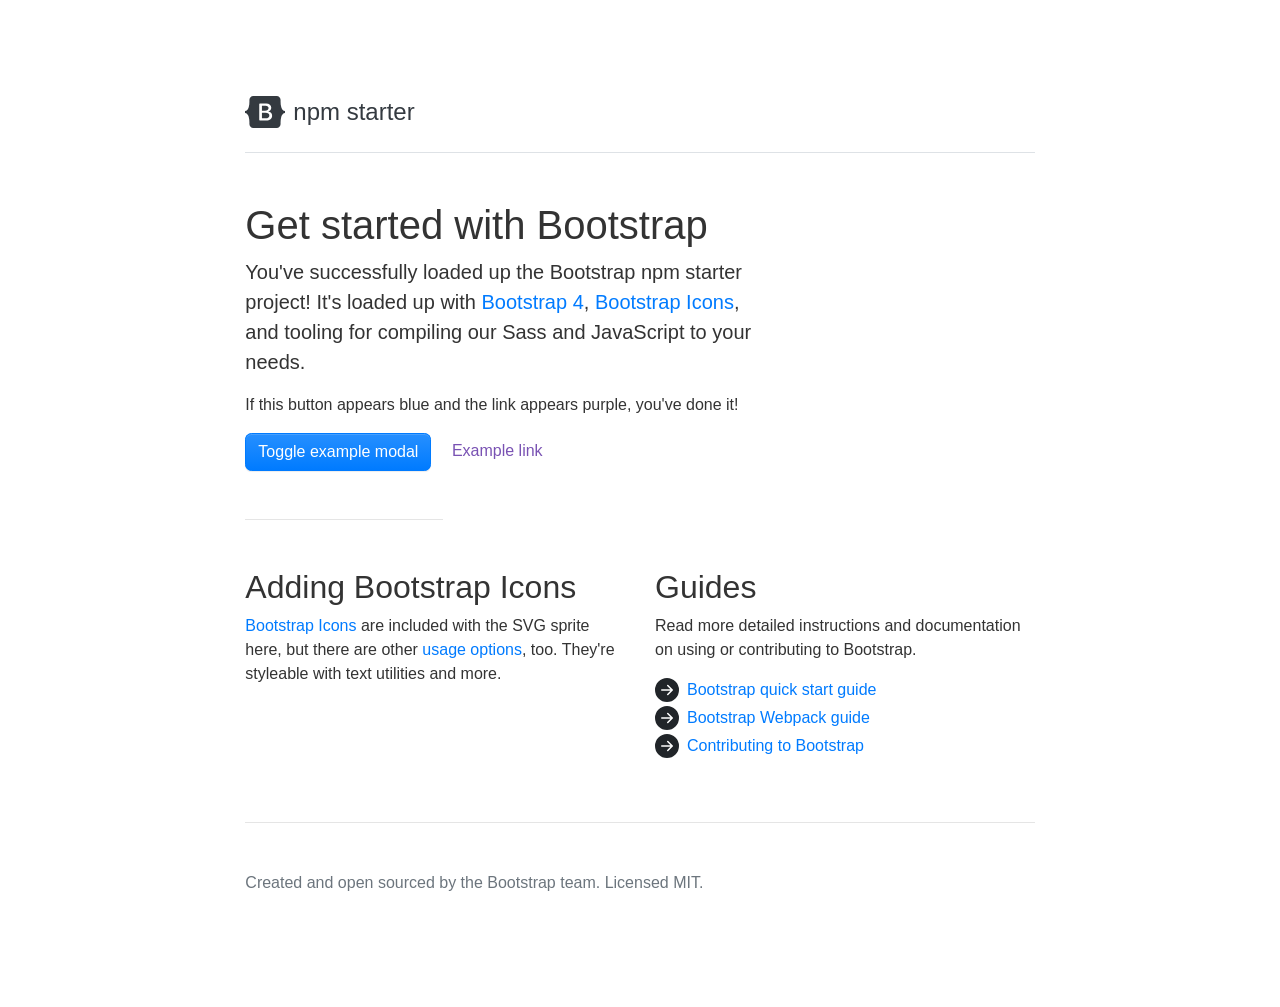
==== index.html @ ed152a93 "Initial commit" ====
<!doctype html>
<html lang="en">
  <head>
    <meta charset="utf-8">
    <meta name="viewport" content="width=device-width, initial-scale=1">
    <link rel="stylesheet" href="assets/css/starter.css">
    <title>Bootstrap npm starter</title>
  </head>
  <body>
    <div class="col-md-8 py-5 px-3 mx-auto">

      <header class="pb-3 mb-5 border-bottom">
        <h1 class="h4">
          <a href="/" class="d-flex align-items-center text-dark text-decoration-none">
            <svg xmlns="http://www.w3.org/2000/svg" width="40" height="32" class="d-inline-block mr-2" viewBox="0 0 118 94" role="img"><path fill-rule="evenodd" clip-rule="evenodd" d="M24.509 0c-6.733 0-11.715 5.893-11.492 12.284.214 6.14-.064 14.092-2.066 20.577C8.943 39.365 5.547 43.485 0 44.014v5.972c5.547.529 8.943 4.649 10.951 11.153 2.002 6.485 2.28 14.437 2.066 20.577C12.794 88.106 17.776 94 24.51 94H93.5c6.733 0 11.714-5.893 11.491-12.284-.214-6.14.064-14.092 2.066-20.577 2.009-6.504 5.396-10.624 10.943-11.153v-5.972c-5.547-.529-8.934-4.649-10.943-11.153-2.002-6.484-2.28-14.437-2.066-20.577C105.214 5.894 100.233 0 93.5 0H24.508zM80 57.863C80 66.663 73.436 72 62.543 72H44a2 2 0 01-2-2V24a2 2 0 012-2h18.437c9.083 0 15.044 4.92 15.044 12.474 0 5.302-4.01 10.049-9.119 10.88v.277C75.317 46.394 80 51.21 80 57.863zM60.521 28.34H49.948v14.934h8.905c6.884 0 10.68-2.772 10.68-7.727 0-4.643-3.264-7.207-9.012-7.207zM49.948 49.2v16.458H60.91c7.167 0 10.964-2.876 10.964-8.281 0-5.406-3.903-8.178-11.425-8.178H49.948z" fill="currentColor"></path></svg>
            <span>npm starter</span>
          </a>
        </h1>
      </header>

      <h1>Get started with Bootstrap</h1>
      <div class="col-lg-8 px-0">
        <p class="lead">You've successfully loaded up the Bootstrap npm starter project! It's loaded up with <a href="https://getbootstrap.com/docs/4.6/getting-started/introduction/">Bootstrap 4</a>, <a href="https://icons.getbootstrap.com">Bootstrap Icons</a>, and tooling for compiling our Sass and JavaScript to your needs.</p>
        <p>If this button appears blue and the link appears purple, you've done it!</p>
      </div>

      <button type="button" class="btn btn-primary mr-3" data-toggle="modal" data-target="#exampleModal">Toggle example modal</button>
      <a href="#" class="text-success">Example link</a>

      <div class="modal fade" id="exampleModal" tabindex="-1" role="dialog" aria-labelledby="exampleModalLabel" aria-hidden="true">
        <div class="modal-dialog modal-dialog-centered" role="document">
          <div class="modal-content">
            <div class="modal-header">
              <h5 class="modal-title" id="exampleModalLabel">Success!</h5>
              <button type="button" class="close" data-dismiss="modal" aria-label="Close">
                <span aria-hidden="true">&times;</span>
              </button>
            </div>
            <div class="modal-body">
              If you're seeing this modal after clicking the button on the page, Bootstrap's CSS and JS are both working properly.
            </div>
            <div class="modal-footer">
              <button type="button" class="btn btn-secondary" data-dismiss="modal">Close</button>
              <button type="button" class="btn btn-primary">Save changes</button>
            </div>
          </div>
        </div>
      </div>

      <hr class="my-5 w-25 mx-0">

      <div class="row">
        <div class="col-md-6">
          <h2>Adding Bootstrap Icons</h2>
          <p><a href="https://icons.getbootstrap.com">Bootstrap Icons</a> are included with the SVG sprite here, but there are other <a href="https://icons.getbootstrap.com/#usage">usage options</a>, too. They're styleable with text utilities and more.</p>

          <svg class="bi text-danger" width="32" height="32">
            <use xlink:href="node_modules/bootstrap-icons/bootstrap-icons.svg#heart-fill"/>
          </svg>
          <svg class="bi text-dark" width="32" height="32">
            <use xlink:href="node_modules/bootstrap-icons/bootstrap-icons.svg#toggles"/>
          </svg>
          <svg class="bi text-primary" width="32" height="32">
            <use xlink:href="node_modules/bootstrap-icons/bootstrap-icons.svg#shop"/>
          </svg>
        </div>

        <div class="col-md-6">
          <h2>Guides</h2>
          <p>Read more detailed instructions and documentation on using or contributing to Bootstrap.</p>
          <ul class="icon-list">
            <li><a href="https://getbootstrap.com/docs/4.6/getting-started/introduction">Bootstrap quick start guide</a></li>
            <li><a href="https://getbootstrap.com/docs/4.6/getting-started/webpack">Bootstrap Webpack guide</a></li>
            <li><a href="https://getbootstrap.com/docs/4.6/getting-started/build-tools">Contributing to Bootstrap</a></li>
          </ul>
        </div>
      </div>

      <hr class="my-5">

      <p class="text-muted">Created and open sourced by the Bootstrap team. Licensed MIT.</p>
    </div>

    <script src="node_modules/jquery/dist/jquery.slim.min.js"></script>
    <script type="module" src="assets/js/starter.js"></script>
  </body>
</html>
---- assets/css/starter.css ----
:root{--blue: #007bff;--indigo: #6610f2;--purple: #6f42c1;--pink: #e83e8c;--red: #dc3545;--orange: #fd7e14;--yellow: #ffc107;--green: #28a745;--teal: #20c997;--cyan: #17a2b8;--white: #fff;--gray: #6c757d;--gray-dark: #343a40;--primary: #007bff;--secondary: #6c757d;--success: #7952b3;--info: #17a2b8;--warning: #ffc107;--danger: #dc3545;--light: #f8f9fa;--dark: #343a40;--breakpoint-xs: 0;--breakpoint-sm: 576px;--breakpoint-md: 768px;--breakpoint-lg: 992px;--breakpoint-xl: 1200px;--font-family-sans-serif: -apple-system, BlinkMacSystemFont, "Segoe UI", Roboto, "Helvetica Neue", Arial, "Noto Sans", "Liberation Sans", sans-serif, "Apple Color Emoji", "Segoe UI Emoji", "Segoe UI Symbol", "Noto Color Emoji";--font-family-monospace: SFMono-Regular, Menlo, Monaco, Consolas, "Liberation Mono", "Courier New", monospace}*,*::before,*::after{box-sizing:border-box}html{font-family:sans-serif;line-height:1.15;-webkit-text-size-adjust:100%;-webkit-tap-highlight-color:rgba(0,0,0,0)}article,aside,figcaption,figure,footer,header,hgroup,main,nav,section{display:block}body{margin:0;font-family:-apple-system,BlinkMacSystemFont,"Segoe UI",Roboto,"Helvetica Neue",Arial,"Noto Sans","Liberation Sans",sans-serif,"Apple Color Emoji","Segoe UI Emoji","Segoe UI Symbol","Noto Color Emoji";font-size:1rem;font-weight:400;line-height:1.5;color:#333;text-align:left;background-color:#fff}[tabindex="-1"]:focus:not(:focus-visible){outline:0 !important}hr{box-sizing:content-box;height:0;overflow:visible}h1,h2,h3,h4,h5,h6{margin-top:0;margin-bottom:.5rem}p{margin-top:0;margin-bottom:1rem}abbr[title],abbr[data-original-title]{text-decoration:underline;-webkit-text-decoration:underline dotted;text-decoration:underline dotted;cursor:help;border-bottom:0;-webkit-text-decoration-skip-ink:none;text-decoration-skip-ink:none}address{margin-bottom:1rem;font-style:normal;line-height:inherit}ol,ul,dl{margin-top:0;margin-bottom:1rem}ol ol,ul ul,ol ul,ul ol{margin-bottom:0}dt{font-weight:700}dd{margin-bottom:.5rem;margin-left:0}blockquote{margin:0 0 1rem}b,strong{font-weight:bolder}small{font-size:80%}sub,sup{position:relative;font-size:75%;line-height:0;vertical-align:baseline}sub{bottom:-.25em}sup{top:-.5em}a{color:#007bff;text-decoration:none;background-color:transparent}a:hover{color:#0056b3;text-decoration:underline}a:not([href]):not([class]){color:inherit;text-decoration:none}a:not([href]):not([class]):hover{color:inherit;text-decoration:none}pre,code,kbd,samp{font-family:SFMono-Regular,Menlo,Monaco,Consolas,"Liberation Mono","Courier New",monospace;font-size:1em}pre{margin-top:0;margin-bottom:1rem;overflow:auto;-ms-overflow-style:scrollbar}figure{margin:0 0 1rem}img{vertical-align:middle;border-style:none}svg{overflow:hidden;vertical-align:middle}table{border-collapse:collapse}caption{padding-top:.75rem;padding-bottom:.75rem;color:#6c757d;text-align:left;caption-side:bottom}th{text-align:inherit;text-align:-webkit-match-parent}label{display:inline-block;margin-bottom:.5rem}button{border-radius:0}button:focus:not(:focus-visible){outline:0}input,button,select,optgroup,textarea{margin:0;font-family:inherit;font-size:inherit;line-height:inherit}button,input{overflow:visible}button,select{text-transform:none}[role="button"]{cursor:pointer}select{word-wrap:normal}button,[type="button"],[type="reset"],[type="submit"]{-webkit-appearance:button}button:not(:disabled),[type="button"]:not(:disabled),[type="reset"]:not(:disabled),[type="submit"]:not(:disabled){cursor:pointer}button::-moz-focus-inner,[type="button"]::-moz-focus-inner,[type="reset"]::-moz-focus-inner,[type="submit"]::-moz-focus-inner{padding:0;border-style:none}input[type="radio"],input[type="checkbox"]{box-sizing:border-box;padding:0}textarea{overflow:auto;resize:vertical}fieldset{min-width:0;padding:0;margin:0;border:0}legend{display:block;width:100%;max-width:100%;padding:0;margin-bottom:.5rem;font-size:1.5rem;line-height:inherit;color:inherit;white-space:normal}progress{vertical-align:baseline}[type="number"]::-webkit-inner-spin-button,[type="number"]::-webkit-outer-spin-button{height:auto}[type="search"]{outline-offset:-2px;-webkit-appearance:none}[type="search"]::-webkit-search-decoration{-webkit-appearance:none}::-webkit-file-upload-button{font:inherit;-webkit-appearance:button}output{display:inline-block}summary{display:list-item;cursor:pointer}template{display:none}[hidden]{display:none !important}h1,h2,h3,h4,h5,h6,.h1,.h2,.h3,.h4,.h5,.h6{margin-bottom:.5rem;font-weight:500;line-height:1.2}h1,.h1{font-size:2.5rem}h2,.h2{font-size:2rem}h3,.h3{font-size:1.75rem}h4,.h4{font-size:1.5rem}h5,.h5{font-size:1.25rem}h6,.h6{font-size:1rem}.lead{font-size:1.25rem;font-weight:300}.display-1{font-size:6rem;font-weight:300;line-height:1.2}.display-2{font-size:5.5rem;font-weight:300;line-height:1.2}.display-3{font-size:4.5rem;font-weight:300;line-height:1.2}.display-4{font-size:3.5rem;font-weight:300;line-height:1.2}hr{margin-top:1rem;margin-bottom:1rem;border:0;border-top:1px solid rgba(0,0,0,0.1)}small,.small{font-size:80%;font-weight:400}mark,.mark{padding:.2em;background-color:#fcf8e3}.list-unstyled{padding-left:0;list-style:none}.list-inline{padding-left:0;list-style:none}.list-inline-item{display:inline-block}.list-inline-item:not(:last-child){margin-right:.5rem}.initialism{font-size:90%;text-transform:uppercase}.blockquote{margin-bottom:1rem;font-size:1.25rem}.blockquote-footer{display:block;font-size:80%;color:#6c757d}.blockquote-footer::before{content:"\2014\00A0"}.container,.container-fluid,.container-sm,.container-md,.container-lg,.container-xl{width:100%;padding-right:15px;padding-left:15px;margin-right:auto;margin-left:auto}@media (min-width: 576px){.container,.container-sm{max-width:540px}}@media (min-width: 768px){.container,.container-sm,.container-md{max-width:720px}}@media (min-width: 992px){.container,.container-sm,.container-md,.container-lg{max-width:960px}}@media (min-width: 1200px){.container,.container-sm,.container-md,.container-lg,.container-xl{max-width:1140px}}.row{display:-ms-flexbox;display:flex;-ms-flex-wrap:wrap;flex-wrap:wrap;margin-right:-15px;margin-left:-15px}.no-gutters{margin-right:0;margin-left:0}.no-gutters>.col,.no-gutters>[class*="col-"]{padding-right:0;padding-left:0}.col-1,.col-2,.col-3,.col-4,.col-5,.col-6,.col-7,.col-8,.col-9,.col-10,.col-11,.col-12,.col,.col-auto,.col-sm-1,.col-sm-2,.col-sm-3,.col-sm-4,.col-sm-5,.col-sm-6,.col-sm-7,.col-sm-8,.col-sm-9,.col-sm-10,.col-sm-11,.col-sm-12,.col-sm,.col-sm-auto,.col-md-1,.col-md-2,.col-md-3,.col-md-4,.col-md-5,.col-md-6,.col-md-7,.col-md-8,.col-md-9,.col-md-10,.col-md-11,.col-md-12,.col-md,.col-md-auto,.col-lg-1,.col-lg-2,.col-lg-3,.col-lg-4,.col-lg-5,.col-lg-6,.col-lg-7,.col-lg-8,.col-lg-9,.col-lg-10,.col-lg-11,.col-lg-12,.col-lg,.col-lg-auto,.col-xl-1,.col-xl-2,.col-xl-3,.col-xl-4,.col-xl-5,.col-xl-6,.col-xl-7,.col-xl-8,.col-xl-9,.col-xl-10,.col-xl-11,.col-xl-12,.col-xl,.col-xl-auto{position:relative;width:100%;padding-right:15px;padding-left:15px}.col{-ms-flex-preferred-size:0;flex-basis:0;-ms-flex-positive:1;flex-grow:1;max-width:100%}.row-cols-1>*{-ms-flex:0 0 100%;flex:0 0 100%;max-width:100%}.row-cols-2>*{-ms-flex:0 0 50%;flex:0 0 50%;max-width:50%}.row-cols-3>*{-ms-flex:0 0 33.333333%;flex:0 0 33.333333%;max-width:33.333333%}.row-cols-4>*{-ms-flex:0 0 25%;flex:0 0 25%;max-width:25%}.row-cols-5>*{-ms-flex:0 0 20%;flex:0 0 20%;max-width:20%}.row-cols-6>*{-ms-flex:0 0 16.666667%;flex:0 0 16.666667%;max-width:16.666667%}.col-auto{-ms-flex:0 0 auto;flex:0 0 auto;width:auto;max-width:100%}.col-1{-ms-flex:0 0 8.333333%;flex:0 0 8.333333%;max-width:8.333333%}.col-2{-ms-flex:0 0 16.666667%;flex:0 0 16.666667%;max-width:16.666667%}.col-3{-ms-flex:0 0 25%;flex:0 0 25%;max-width:25%}.col-4{-ms-flex:0 0 33.333333%;flex:0 0 33.333333%;max-width:33.333333%}.col-5{-ms-flex:0 0 41.666667%;flex:0 0 41.666667%;max-width:41.666667%}.col-6{-ms-flex:0 0 50%;flex:0 0 50%;max-width:50%}.col-7{-ms-flex:0 0 58.333333%;flex:0 0 58.333333%;max-width:58.333333%}.col-8{-ms-flex:0 0 66.666667%;flex:0 0 66.666667%;max-width:66.666667%}.col-9{-ms-flex:0 0 75%;flex:0 0 75%;max-width:75%}.col-10{-ms-flex:0 0 83.333333%;flex:0 0 83.333333%;max-width:83.333333%}.col-11{-ms-flex:0 0 91.666667%;flex:0 0 91.666667%;max-width:91.666667%}.col-12{-ms-flex:0 0 100%;flex:0 0 100%;max-width:100%}.order-first{-ms-flex-order:-1;order:-1}.order-last{-ms-flex-order:13;order:13}.order-0{-ms-flex-order:0;order:0}.order-1{-ms-flex-order:1;order:1}.order-2{-ms-flex-order:2;order:2}.order-3{-ms-flex-order:3;order:3}.order-4{-ms-flex-order:4;order:4}.order-5{-ms-flex-order:5;order:5}.order-6{-ms-flex-order:6;order:6}.order-7{-ms-flex-order:7;order:7}.order-8{-ms-flex-order:8;order:8}.order-9{-ms-flex-order:9;order:9}.order-10{-ms-flex-order:10;order:10}.order-11{-ms-flex-order:11;order:11}.order-12{-ms-flex-order:12;order:12}.offset-1{margin-left:8.333333%}.offset-2{margin-left:16.666667%}.offset-3{margin-left:25%}.offset-4{margin-left:33.333333%}.offset-5{margin-left:41.666667%}.offset-6{margin-left:50%}.offset-7{margin-left:58.333333%}.offset-8{margin-left:66.666667%}.offset-9{margin-left:75%}.offset-10{margin-left:83.333333%}.offset-11{margin-left:91.666667%}@media (min-width: 576px){.col-sm{-ms-flex-preferred-size:0;flex-basis:0;-ms-flex-positive:1;flex-grow:1;max-width:100%}.row-cols-sm-1>*{-ms-flex:0 0 100%;flex:0 0 100%;max-width:100%}.row-cols-sm-2>*{-ms-flex:0 0 50%;flex:0 0 50%;max-width:50%}.row-cols-sm-3>*{-ms-flex:0 0 33.333333%;flex:0 0 33.333333%;max-width:33.333333%}.row-cols-sm-4>*{-ms-flex:0 0 25%;flex:0 0 25%;max-width:25%}.row-cols-sm-5>*{-ms-flex:0 0 20%;flex:0 0 20%;max-width:20%}.row-cols-sm-6>*{-ms-flex:0 0 16.666667%;flex:0 0 16.666667%;max-width:16.666667%}.col-sm-auto{-ms-flex:0 0 auto;flex:0 0 auto;width:auto;max-width:100%}.col-sm-1{-ms-flex:0 0 8.333333%;flex:0 0 8.333333%;max-width:8.333333%}.col-sm-2{-ms-flex:0 0 16.666667%;flex:0 0 16.666667%;max-width:16.666667%}.col-sm-3{-ms-flex:0 0 25%;flex:0 0 25%;max-width:25%}.col-sm-4{-ms-flex:0 0 33.333333%;flex:0 0 33.333333%;max-width:33.333333%}.col-sm-5{-ms-flex:0 0 41.666667%;flex:0 0 41.666667%;max-width:41.666667%}.col-sm-6{-ms-flex:0 0 50%;flex:0 0 50%;max-width:50%}.col-sm-7{-ms-flex:0 0 58.333333%;flex:0 0 58.333333%;max-width:58.333333%}.col-sm-8{-ms-flex:0 0 66.666667%;flex:0 0 66.666667%;max-width:66.666667%}.col-sm-9{-ms-flex:0 0 75%;flex:0 0 75%;max-width:75%}.col-sm-10{-ms-flex:0 0 83.333333%;flex:0 0 83.333333%;max-width:83.333333%}.col-sm-11{-ms-flex:0 0 91.666667%;flex:0 0 91.666667%;max-width:91.666667%}.col-sm-12{-ms-flex:0 0 100%;flex:0 0 100%;max-width:100%}.order-sm-first{-ms-flex-order:-1;order:-1}.order-sm-last{-ms-flex-order:13;order:13}.order-sm-0{-ms-flex-order:0;order:0}.order-sm-1{-ms-flex-order:1;order:1}.order-sm-2{-ms-flex-order:2;order:2}.order-sm-3{-ms-flex-order:3;order:3}.order-sm-4{-ms-flex-order:4;order:4}.order-sm-5{-ms-flex-order:5;order:5}.order-sm-6{-ms-flex-order:6;order:6}.order-sm-7{-ms-flex-order:7;order:7}.order-sm-8{-ms-flex-order:8;order:8}.order-sm-9{-ms-flex-order:9;order:9}.order-sm-10{-ms-flex-order:10;order:10}.order-sm-11{-ms-flex-order:11;order:11}.order-sm-12{-ms-flex-order:12;order:12}.offset-sm-0{margin-left:0}.offset-sm-1{margin-left:8.333333%}.offset-sm-2{margin-left:16.666667%}.offset-sm-3{margin-left:25%}.offset-sm-4{margin-left:33.333333%}.offset-sm-5{margin-left:41.666667%}.offset-sm-6{margin-left:50%}.offset-sm-7{margin-left:58.333333%}.offset-sm-8{margin-left:66.666667%}.offset-sm-9{margin-left:75%}.offset-sm-10{margin-left:83.333333%}.offset-sm-11{margin-left:91.666667%}}@media (min-width: 768px){.col-md{-ms-flex-preferred-size:0;flex-basis:0;-ms-flex-positive:1;flex-grow:1;max-width:100%}.row-cols-md-1>*{-ms-flex:0 0 100%;flex:0 0 100%;max-width:100%}.row-cols-md-2>*{-ms-flex:0 0 50%;flex:0 0 50%;max-width:50%}.row-cols-md-3>*{-ms-flex:0 0 33.333333%;flex:0 0 33.333333%;max-width:33.333333%}.row-cols-md-4>*{-ms-flex:0 0 25%;flex:0 0 25%;max-width:25%}.row-cols-md-5>*{-ms-flex:0 0 20%;flex:0 0 20%;max-width:20%}.row-cols-md-6>*{-ms-flex:0 0 16.666667%;flex:0 0 16.666667%;max-width:16.666667%}.col-md-auto{-ms-flex:0 0 auto;flex:0 0 auto;width:auto;max-width:100%}.col-md-1{-ms-flex:0 0 8.333333%;flex:0 0 8.333333%;max-width:8.333333%}.col-md-2{-ms-flex:0 0 16.666667%;flex:0 0 16.666667%;max-width:16.666667%}.col-md-3{-ms-flex:0 0 25%;flex:0 0 25%;max-width:25%}.col-md-4{-ms-flex:0 0 33.333333%;flex:0 0 33.333333%;max-width:33.333333%}.col-md-5{-ms-flex:0 0 41.666667%;flex:0 0 41.666667%;max-width:41.666667%}.col-md-6{-ms-flex:0 0 50%;flex:0 0 50%;max-width:50%}.col-md-7{-ms-flex:0 0 58.333333%;flex:0 0 58.333333%;max-width:58.333333%}.col-md-8{-ms-flex:0 0 66.666667%;flex:0 0 66.666667%;max-width:66.666667%}.col-md-9{-ms-flex:0 0 75%;flex:0 0 75%;max-width:75%}.col-md-10{-ms-flex:0 0 83.333333%;flex:0 0 83.333333%;max-width:83.333333%}.col-md-11{-ms-flex:0 0 91.666667%;flex:0 0 91.666667%;max-width:91.666667%}.col-md-12{-ms-flex:0 0 100%;flex:0 0 100%;max-width:100%}.order-md-first{-ms-flex-order:-1;order:-1}.order-md-last{-ms-flex-order:13;order:13}.order-md-0{-ms-flex-order:0;order:0}.order-md-1{-ms-flex-order:1;order:1}.order-md-2{-ms-flex-order:2;order:2}.order-md-3{-ms-flex-order:3;order:3}.order-md-4{-ms-flex-order:4;order:4}.order-md-5{-ms-flex-order:5;order:5}.order-md-6{-ms-flex-order:6;order:6}.order-md-7{-ms-flex-order:7;order:7}.order-md-8{-ms-flex-order:8;order:8}.order-md-9{-ms-flex-order:9;order:9}.order-md-10{-ms-flex-order:10;order:10}.order-md-11{-ms-flex-order:11;order:11}.order-md-12{-ms-flex-order:12;order:12}.offset-md-0{margin-left:0}.offset-md-1{margin-left:8.333333%}.offset-md-2{margin-left:16.666667%}.offset-md-3{margin-left:25%}.offset-md-4{margin-left:33.333333%}.offset-md-5{margin-left:41.666667%}.offset-md-6{margin-left:50%}.offset-md-7{margin-left:58.333333%}.offset-md-8{margin-left:66.666667%}.offset-md-9{margin-left:75%}.offset-md-10{margin-left:83.333333%}.offset-md-11{margin-left:91.666667%}}@media (min-width: 992px){.col-lg{-ms-flex-preferred-size:0;flex-basis:0;-ms-flex-positive:1;flex-grow:1;max-width:100%}.row-cols-lg-1>*{-ms-flex:0 0 100%;flex:0 0 100%;max-width:100%}.row-cols-lg-2>*{-ms-flex:0 0 50%;flex:0 0 50%;max-width:50%}.row-cols-lg-3>*{-ms-flex:0 0 33.333333%;flex:0 0 33.333333%;max-width:33.333333%}.row-cols-lg-4>*{-ms-flex:0 0 25%;flex:0 0 25%;max-width:25%}.row-cols-lg-5>*{-ms-flex:0 0 20%;flex:0 0 20%;max-width:20%}.row-cols-lg-6>*{-ms-flex:0 0 16.666667%;flex:0 0 16.666667%;max-width:16.666667%}.col-lg-auto{-ms-flex:0 0 auto;flex:0 0 auto;width:auto;max-width:100%}.col-lg-1{-ms-flex:0 0 8.333333%;flex:0 0 8.333333%;max-width:8.333333%}.col-lg-2{-ms-flex:0 0 16.666667%;flex:0 0 16.666667%;max-width:16.666667%}.col-lg-3{-ms-flex:0 0 25%;flex:0 0 25%;max-width:25%}.col-lg-4{-ms-flex:0 0 33.333333%;flex:0 0 33.333333%;max-width:33.333333%}.col-lg-5{-ms-flex:0 0 41.666667%;flex:0 0 41.666667%;max-width:41.666667%}.col-lg-6{-ms-flex:0 0 50%;flex:0 0 50%;max-width:50%}.col-lg-7{-ms-flex:0 0 58.333333%;flex:0 0 58.333333%;max-width:58.333333%}.col-lg-8{-ms-flex:0 0 66.666667%;flex:0 0 66.666667%;max-width:66.666667%}.col-lg-9{-ms-flex:0 0 75%;flex:0 0 75%;max-width:75%}.col-lg-10{-ms-flex:0 0 83.333333%;flex:0 0 83.333333%;max-width:83.333333%}.col-lg-11{-ms-flex:0 0 91.666667%;flex:0 0 91.666667%;max-width:91.666667%}.col-lg-12{-ms-flex:0 0 100%;flex:0 0 100%;max-width:100%}.order-lg-first{-ms-flex-order:-1;order:-1}.order-lg-last{-ms-flex-order:13;order:13}.order-lg-0{-ms-flex-order:0;order:0}.order-lg-1{-ms-flex-order:1;order:1}.order-lg-2{-ms-flex-order:2;order:2}.order-lg-3{-ms-flex-order:3;order:3}.order-lg-4{-ms-flex-order:4;order:4}.order-lg-5{-ms-flex-order:5;order:5}.order-lg-6{-ms-flex-order:6;order:6}.order-lg-7{-ms-flex-order:7;order:7}.order-lg-8{-ms-flex-order:8;order:8}.order-lg-9{-ms-flex-order:9;order:9}.order-lg-10{-ms-flex-order:10;order:10}.order-lg-11{-ms-flex-order:11;order:11}.order-lg-12{-ms-flex-order:12;order:12}.offset-lg-0{margin-left:0}.offset-lg-1{margin-left:8.333333%}.offset-lg-2{margin-left:16.666667%}.offset-lg-3{margin-left:25%}.offset-lg-4{margin-left:33.333333%}.offset-lg-5{margin-left:41.666667%}.offset-lg-6{margin-left:50%}.offset-lg-7{margin-left:58.333333%}.offset-lg-8{margin-left:66.666667%}.offset-lg-9{margin-left:75%}.offset-lg-10{margin-left:83.333333%}.offset-lg-11{margin-left:91.666667%}}@media (min-width: 1200px){.col-xl{-ms-flex-preferred-size:0;flex-basis:0;-ms-flex-positive:1;flex-grow:1;max-width:100%}.row-cols-xl-1>*{-ms-flex:0 0 100%;flex:0 0 100%;max-width:100%}.row-cols-xl-2>*{-ms-flex:0 0 50%;flex:0 0 50%;max-width:50%}.row-cols-xl-3>*{-ms-flex:0 0 33.333333%;flex:0 0 33.333333%;max-width:33.333333%}.row-cols-xl-4>*{-ms-flex:0 0 25%;flex:0 0 25%;max-width:25%}.row-cols-xl-5>*{-ms-flex:0 0 20%;flex:0 0 20%;max-width:20%}.row-cols-xl-6>*{-ms-flex:0 0 16.666667%;flex:0 0 16.666667%;max-width:16.666667%}.col-xl-auto{-ms-flex:0 0 auto;flex:0 0 auto;width:auto;max-width:100%}.col-xl-1{-ms-flex:0 0 8.333333%;flex:0 0 8.333333%;max-width:8.333333%}.col-xl-2{-ms-flex:0 0 16.666667%;flex:0 0 16.666667%;max-width:16.666667%}.col-xl-3{-ms-flex:0 0 25%;flex:0 0 25%;max-width:25%}.col-xl-4{-ms-flex:0 0 33.333333%;flex:0 0 33.333333%;max-width:33.333333%}.col-xl-5{-ms-flex:0 0 41.666667%;flex:0 0 41.666667%;max-width:41.666667%}.col-xl-6{-ms-flex:0 0 50%;flex:0 0 50%;max-width:50%}.col-xl-7{-ms-flex:0 0 58.333333%;flex:0 0 58.333333%;max-width:58.333333%}.col-xl-8{-ms-flex:0 0 66.666667%;flex:0 0 66.666667%;max-width:66.666667%}.col-xl-9{-ms-flex:0 0 75%;flex:0 0 75%;max-width:75%}.col-xl-10{-ms-flex:0 0 83.333333%;flex:0 0 83.333333%;max-width:83.333333%}.col-xl-11{-ms-flex:0 0 91.666667%;flex:0 0 91.666667%;max-width:91.666667%}.col-xl-12{-ms-flex:0 0 100%;flex:0 0 100%;max-width:100%}.order-xl-first{-ms-flex-order:-1;order:-1}.order-xl-last{-ms-flex-order:13;order:13}.order-xl-0{-ms-flex-order:0;order:0}.order-xl-1{-ms-flex-order:1;order:1}.order-xl-2{-ms-flex-order:2;order:2}.order-xl-3{-ms-flex-order:3;order:3}.order-xl-4{-ms-flex-order:4;order:4}.order-xl-5{-ms-flex-order:5;order:5}.order-xl-6{-ms-flex-order:6;order:6}.order-xl-7{-ms-flex-order:7;order:7}.order-xl-8{-ms-flex-order:8;order:8}.order-xl-9{-ms-flex-order:9;order:9}.order-xl-10{-ms-flex-order:10;order:10}.order-xl-11{-ms-flex-order:11;order:11}.order-xl-12{-ms-flex-order:12;order:12}.offset-xl-0{margin-left:0}.offset-xl-1{margin-left:8.333333%}.offset-xl-2{margin-left:16.666667%}.offset-xl-3{margin-left:25%}.offset-xl-4{margin-left:33.333333%}.offset-xl-5{margin-left:41.666667%}.offset-xl-6{margin-left:50%}.offset-xl-7{margin-left:58.333333%}.offset-xl-8{margin-left:66.666667%}.offset-xl-9{margin-left:75%}.offset-xl-10{margin-left:83.333333%}.offset-xl-11{margin-left:91.666667%}}.btn{display:inline-block;font-weight:400;color:#333;text-align:center;vertical-align:middle;-webkit-user-select:none;-moz-user-select:none;-ms-user-select:none;user-select:none;background-color:transparent;border:1px solid transparent;padding:.375rem .75rem;font-size:1rem;line-height:1.5;border-radius:.4rem;transition:color 0.15s ease-in-out,background-color 0.15s ease-in-out,border-color 0.15s ease-in-out,box-shadow 0.15s ease-in-out}@media (prefers-reduced-motion: reduce){.btn{transition:none}}.btn:hover{color:#333;text-decoration:none}.btn:focus,.btn.focus{outline:0;box-shadow:0 0 0 .2rem rgba(0,123,255,0.25)}.btn.disabled,.btn:disabled{opacity:.65;box-shadow:none}.btn:not(:disabled):not(.disabled){cursor:pointer}.btn:not(:disabled):not(.disabled):active,.btn:not(:disabled):not(.disabled).active{box-shadow:inset 0 3px 5px rgba(0,0,0,0.125)}.btn:not(:disabled):not(.disabled):active:focus,.btn:not(:disabled):not(.disabled).active:focus{box-shadow:0 0 0 .2rem rgba(0,123,255,0.25),inset 0 3px 5px rgba(0,0,0,0.125)}a.btn.disabled,fieldset:disabled a.btn{pointer-events:none}.btn-primary{color:#fff;background:#007bff linear-gradient(180deg, #268fff, #007bff) repeat-x;border-color:#007bff;box-shadow:inset 0 1px 0 rgba(255,255,255,0.15),0 1px 1px rgba(0,0,0,0.075)}.btn-primary:hover{color:#fff;background:#0069d9 linear-gradient(180deg, #267fde, #0069d9) repeat-x;border-color:#0062cc}.btn-primary:focus,.btn-primary.focus{color:#fff;background:#0069d9 linear-gradient(180deg, #267fde, #0069d9) repeat-x;border-color:#0062cc;box-shadow:inset 0 1px 0 rgba(255,255,255,0.15),0 1px 1px rgba(0,0,0,0.075),0 0 0 .2rem rgba(38,143,255,0.5)}.btn-primary.disabled,.btn-primary:disabled{color:#fff;background-color:#007bff;border-color:#007bff;background-image:none}.btn-primary:not(:disabled):not(.disabled):active,.btn-primary:not(:disabled):not(.disabled).active,.show>.btn-primary.dropdown-toggle{color:#fff;background-color:#0062cc;background-image:none;border-color:#005cbf}.btn-primary:not(:disabled):not(.disabled):active:focus,.btn-primary:not(:disabled):not(.disabled).active:focus,.show>.btn-primary.dropdown-toggle:focus{box-shadow:inset 0 3px 5px rgba(0,0,0,0.125),0 0 0 .2rem rgba(38,143,255,0.5)}.btn-secondary{color:#fff;background:#6c757d linear-gradient(180deg, #828a91, #6c757d) repeat-x;border-color:#6c757d;box-shadow:inset 0 1px 0 rgba(255,255,255,0.15),0 1px 1px rgba(0,0,0,0.075)}.btn-secondary:hover{color:#fff;background:#5a6268 linear-gradient(180deg, #73797f, #5a6268) repeat-x;border-color:#545b62}.btn-secondary:focus,.btn-secondary.focus{color:#fff;background:#5a6268 linear-gradient(180deg, #73797f, #5a6268) repeat-x;border-color:#545b62;box-shadow:inset 0 1px 0 rgba(255,255,255,0.15),0 1px 1px rgba(0,0,0,0.075),0 0 0 .2rem rgba(130,138,145,0.5)}.btn-secondary.disabled,.btn-secondary:disabled{color:#fff;background-color:#6c757d;border-color:#6c757d;background-image:none}.btn-secondary:not(:disabled):not(.disabled):active,.btn-secondary:not(:disabled):not(.disabled).active,.show>.btn-secondary.dropdown-toggle{color:#fff;background-color:#545b62;background-image:none;border-color:#4e555b}.btn-secondary:not(:disabled):not(.disabled):active:focus,.btn-secondary:not(:disabled):not(.disabled).active:focus,.show>.btn-secondary.dropdown-toggle:focus{box-shadow:inset 0 3px 5px rgba(0,0,0,0.125),0 0 0 .2rem rgba(130,138,145,0.5)}.btn-success{color:#fff;background:#7952b3 linear-gradient(180deg, #8d6cbe, #7952b3) repeat-x;border-color:#7952b3;box-shadow:inset 0 1px 0 rgba(255,255,255,0.15),0 1px 1px rgba(0,0,0,0.075)}.btn-success:hover{color:#fff;background:#67449b linear-gradient(180deg, #7e60aa, #67449b) repeat-x;border-color:#614092}.btn-success:focus,.btn-success.focus{color:#fff;background:#67449b linear-gradient(180deg, #7e60aa, #67449b) repeat-x;border-color:#614092;box-shadow:inset 0 1px 0 rgba(255,255,255,0.15),0 1px 1px rgba(0,0,0,0.075),0 0 0 .2rem rgba(141,108,190,0.5)}.btn-success.disabled,.btn-success:disabled{color:#fff;background-color:#7952b3;border-color:#7952b3;background-image:none}.btn-success:not(:disabled):not(.disabled):active,.btn-success:not(:disabled):not(.disabled).active,.show>.btn-success.dropdown-toggle{color:#fff;background-color:#614092;background-image:none;border-color:#5b3c89}.btn-success:not(:disabled):not(.disabled):active:focus,.btn-success:not(:disabled):not(.disabled).active:focus,.show>.btn-success.dropdown-toggle:focus{box-shadow:inset 0 3px 5px rgba(0,0,0,0.125),0 0 0 .2rem rgba(141,108,190,0.5)}.btn-info{color:#fff;background:#17a2b8 linear-gradient(180deg, #3ab0c3, #17a2b8) repeat-x;border-color:#17a2b8;box-shadow:inset 0 1px 0 rgba(255,255,255,0.15),0 1px 1px rgba(0,0,0,0.075)}.btn-info:hover{color:#fff;background:#138496 linear-gradient(180deg, #3697a6, #138496) repeat-x;border-color:#117a8b}.btn-info:focus,.btn-info.focus{color:#fff;background:#138496 linear-gradient(180deg, #3697a6, #138496) repeat-x;border-color:#117a8b;box-shadow:inset 0 1px 0 rgba(255,255,255,0.15),0 1px 1px rgba(0,0,0,0.075),0 0 0 .2rem rgba(58,176,195,0.5)}.btn-info.disabled,.btn-info:disabled{color:#fff;background-color:#17a2b8;border-color:#17a2b8;background-image:none}.btn-info:not(:disabled):not(.disabled):active,.btn-info:not(:disabled):not(.disabled).active,.show>.btn-info.dropdown-toggle{color:#fff;background-color:#117a8b;background-image:none;border-color:#10707f}.btn-info:not(:disabled):not(.disabled):active:focus,.btn-info:not(:disabled):not(.disabled).active:focus,.show>.btn-info.dropdown-toggle:focus{box-shadow:inset 0 3px 5px rgba(0,0,0,0.125),0 0 0 .2rem rgba(58,176,195,0.5)}.btn-warning{color:#212529;background:#ffc107 linear-gradient(180deg, #ffca2c, #ffc107) repeat-x;border-color:#ffc107;box-shadow:inset 0 1px 0 rgba(255,255,255,0.15),0 1px 1px rgba(0,0,0,0.075)}.btn-warning:hover{color:#212529;background:#e0a800 linear-gradient(180deg, #e4b526, #e0a800) repeat-x;border-color:#d39e00}.btn-warning:focus,.btn-warning.focus{color:#212529;background:#e0a800 linear-gradient(180deg, #e4b526, #e0a800) repeat-x;border-color:#d39e00;box-shadow:inset 0 1px 0 rgba(255,255,255,0.15),0 1px 1px rgba(0,0,0,0.075),0 0 0 .2rem rgba(222,170,12,0.5)}.btn-warning.disabled,.btn-warning:disabled{color:#212529;background-color:#ffc107;border-color:#ffc107;background-image:none}.btn-warning:not(:disabled):not(.disabled):active,.btn-warning:not(:disabled):not(.disabled).active,.show>.btn-warning.dropdown-toggle{color:#212529;background-color:#d39e00;background-image:none;border-color:#c69500}.btn-warning:not(:disabled):not(.disabled):active:focus,.btn-warning:not(:disabled):not(.disabled).active:focus,.show>.btn-warning.dropdown-toggle:focus{box-shadow:inset 0 3px 5px rgba(0,0,0,0.125),0 0 0 .2rem rgba(222,170,12,0.5)}.btn-danger{color:#fff;background:#dc3545 linear-gradient(180deg, #e15361, #dc3545) repeat-x;border-color:#dc3545;box-shadow:inset 0 1px 0 rgba(255,255,255,0.15),0 1px 1px rgba(0,0,0,0.075)}.btn-danger:hover{color:#fff;background:#c82333 linear-gradient(180deg, #d04451, #c82333) repeat-x;border-color:#bd2130}.btn-danger:focus,.btn-danger.focus{color:#fff;background:#c82333 linear-gradient(180deg, #d04451, #c82333) repeat-x;border-color:#bd2130;box-shadow:inset 0 1px 0 rgba(255,255,255,0.15),0 1px 1px rgba(0,0,0,0.075),0 0 0 .2rem rgba(225,83,97,0.5)}.btn-danger.disabled,.btn-danger:disabled{color:#fff;background-color:#dc3545;border-color:#dc3545;background-image:none}.btn-danger:not(:disabled):not(.disabled):active,.btn-danger:not(:disabled):not(.disabled).active,.show>.btn-danger.dropdown-toggle{color:#fff;background-color:#bd2130;background-image:none;border-color:#b21f2d}.btn-danger:not(:disabled):not(.disabled):active:focus,.btn-danger:not(:disabled):not(.disabled).active:focus,.show>.btn-danger.dropdown-toggle:focus{box-shadow:inset 0 3px 5px rgba(0,0,0,0.125),0 0 0 .2rem rgba(225,83,97,0.5)}.btn-light{color:#212529;background:#f8f9fa linear-gradient(180deg, #f9fafb, #f8f9fa) repeat-x;border-color:#f8f9fa;box-shadow:inset 0 1px 0 rgba(255,255,255,0.15),0 1px 1px rgba(0,0,0,0.075)}.btn-light:hover{color:#212529;background:#e2e6ea linear-gradient(180deg, #e6eaed, #e2e6ea) repeat-x;border-color:#dae0e5}.btn-light:focus,.btn-light.focus{color:#212529;background:#e2e6ea linear-gradient(180deg, #e6eaed, #e2e6ea) repeat-x;border-color:#dae0e5;box-shadow:inset 0 1px 0 rgba(255,255,255,0.15),0 1px 1px rgba(0,0,0,0.075),0 0 0 .2rem rgba(216,217,219,0.5)}.btn-light.disabled,.btn-light:disabled{color:#212529;background-color:#f8f9fa;border-color:#f8f9fa;background-image:none}.btn-light:not(:disabled):not(.disabled):active,.btn-light:not(:disabled):not(.disabled).active,.show>.btn-light.dropdown-toggle{color:#212529;background-color:#dae0e5;background-image:none;border-color:#d3d9df}.btn-light:not(:disabled):not(.disabled):active:focus,.btn-light:not(:disabled):not(.disabled).active:focus,.show>.btn-light.dropdown-toggle:focus{box-shadow:inset 0 3px 5px rgba(0,0,0,0.125),0 0 0 .2rem rgba(216,217,219,0.5)}.btn-dark{color:#fff;background:#343a40 linear-gradient(180deg, #52585d, #343a40) repeat-x;border-color:#343a40;box-shadow:inset 0 1px 0 rgba(255,255,255,0.15),0 1px 1px rgba(0,0,0,0.075)}.btn-dark:hover{color:#fff;background:#23272b linear-gradient(180deg, #44474b, #23272b) repeat-x;border-color:#1d2124}.btn-dark:focus,.btn-dark.focus{color:#fff;background:#23272b linear-gradient(180deg, #44474b, #23272b) repeat-x;border-color:#1d2124;box-shadow:inset 0 1px 0 rgba(255,255,255,0.15),0 1px 1px rgba(0,0,0,0.075),0 0 0 .2rem rgba(82,88,93,0.5)}.btn-dark.disabled,.btn-dark:disabled{color:#fff;background-color:#343a40;border-color:#343a40;background-image:none}.btn-dark:not(:disabled):not(.disabled):active,.btn-dark:not(:disabled):not(.disabled).active,.show>.btn-dark.dropdown-toggle{color:#fff;background-color:#1d2124;background-image:none;border-color:#171a1d}.btn-dark:not(:disabled):not(.disabled):active:focus,.btn-dark:not(:disabled):not(.disabled).active:focus,.show>.btn-dark.dropdown-toggle:focus{box-shadow:inset 0 3px 5px rgba(0,0,0,0.125),0 0 0 .2rem rgba(82,88,93,0.5)}.btn-outline-primary{color:#007bff;border-color:#007bff}.btn-outline-primary:hover{color:#fff;background-color:#007bff;border-color:#007bff}.btn-outline-primary:focus,.btn-outline-primary.focus{box-shadow:0 0 0 .2rem rgba(0,123,255,0.5)}.btn-outline-primary.disabled,.btn-outline-primary:disabled{color:#007bff;background-color:transparent}.btn-outline-primary:not(:disabled):not(.disabled):active,.btn-outline-primary:not(:disabled):not(.disabled).active,.show>.btn-outline-primary.dropdown-toggle{color:#fff;background-color:#007bff;border-color:#007bff}.btn-outline-primary:not(:disabled):not(.disabled):active:focus,.btn-outline-primary:not(:disabled):not(.disabled).active:focus,.show>.btn-outline-primary.dropdown-toggle:focus{box-shadow:inset 0 3px 5px rgba(0,0,0,0.125),0 0 0 .2rem rgba(0,123,255,0.5)}.btn-outline-secondary{color:#6c757d;border-color:#6c757d}.btn-outline-secondary:hover{color:#fff;background-color:#6c757d;border-color:#6c757d}.btn-outline-secondary:focus,.btn-outline-secondary.focus{box-shadow:0 0 0 .2rem rgba(108,117,125,0.5)}.btn-outline-secondary.disabled,.btn-outline-secondary:disabled{color:#6c757d;background-color:transparent}.btn-outline-secondary:not(:disabled):not(.disabled):active,.btn-outline-secondary:not(:disabled):not(.disabled).active,.show>.btn-outline-secondary.dropdown-toggle{color:#fff;background-color:#6c757d;border-color:#6c757d}.btn-outline-secondary:not(:disabled):not(.disabled):active:focus,.btn-outline-secondary:not(:disabled):not(.disabled).active:focus,.show>.btn-outline-secondary.dropdown-toggle:focus{box-shadow:inset 0 3px 5px rgba(0,0,0,0.125),0 0 0 .2rem rgba(108,117,125,0.5)}.btn-outline-success{color:#7952b3;border-color:#7952b3}.btn-outline-success:hover{color:#fff;background-color:#7952b3;border-color:#7952b3}.btn-outline-success:focus,.btn-outline-success.focus{box-shadow:0 0 0 .2rem rgba(121,82,179,0.5)}.btn-outline-success.disabled,.btn-outline-success:disabled{color:#7952b3;background-color:transparent}.btn-outline-success:not(:disabled):not(.disabled):active,.btn-outline-success:not(:disabled):not(.disabled).active,.show>.btn-outline-success.dropdown-toggle{color:#fff;background-color:#7952b3;border-color:#7952b3}.btn-outline-success:not(:disabled):not(.disabled):active:focus,.btn-outline-success:not(:disabled):not(.disabled).active:focus,.show>.btn-outline-success.dropdown-toggle:focus{box-shadow:inset 0 3px 5px rgba(0,0,0,0.125),0 0 0 .2rem rgba(121,82,179,0.5)}.btn-outline-info{color:#17a2b8;border-color:#17a2b8}.btn-outline-info:hover{color:#fff;background-color:#17a2b8;border-color:#17a2b8}.btn-outline-info:focus,.btn-outline-info.focus{box-shadow:0 0 0 .2rem rgba(23,162,184,0.5)}.btn-outline-info.disabled,.btn-outline-info:disabled{color:#17a2b8;background-color:transparent}.btn-outline-info:not(:disabled):not(.disabled):active,.btn-outline-info:not(:disabled):not(.disabled).active,.show>.btn-outline-info.dropdown-toggle{color:#fff;background-color:#17a2b8;border-color:#17a2b8}.btn-outline-info:not(:disabled):not(.disabled):active:focus,.btn-outline-info:not(:disabled):not(.disabled).active:focus,.show>.btn-outline-info.dropdown-toggle:focus{box-shadow:inset 0 3px 5px rgba(0,0,0,0.125),0 0 0 .2rem rgba(23,162,184,0.5)}.btn-outline-warning{color:#ffc107;border-color:#ffc107}.btn-outline-warning:hover{color:#212529;background-color:#ffc107;border-color:#ffc107}.btn-outline-warning:focus,.btn-outline-warning.focus{box-shadow:0 0 0 .2rem rgba(255,193,7,0.5)}.btn-outline-warning.disabled,.btn-outline-warning:disabled{color:#ffc107;background-color:transparent}.btn-outline-warning:not(:disabled):not(.disabled):active,.btn-outline-warning:not(:disabled):not(.disabled).active,.show>.btn-outline-warning.dropdown-toggle{color:#212529;background-color:#ffc107;border-color:#ffc107}.btn-outline-warning:not(:disabled):not(.disabled):active:focus,.btn-outline-warning:not(:disabled):not(.disabled).active:focus,.show>.btn-outline-warning.dropdown-toggle:focus{box-shadow:inset 0 3px 5px rgba(0,0,0,0.125),0 0 0 .2rem rgba(255,193,7,0.5)}.btn-outline-danger{color:#dc3545;border-color:#dc3545}.btn-outline-danger:hover{color:#fff;background-color:#dc3545;border-color:#dc3545}.btn-outline-danger:focus,.btn-outline-danger.focus{box-shadow:0 0 0 .2rem rgba(220,53,69,0.5)}.btn-outline-danger.disabled,.btn-outline-danger:disabled{color:#dc3545;background-color:transparent}.btn-outline-danger:not(:disabled):not(.disabled):active,.btn-outline-danger:not(:disabled):not(.disabled).active,.show>.btn-outline-danger.dropdown-toggle{color:#fff;background-color:#dc3545;border-color:#dc3545}.btn-outline-danger:not(:disabled):not(.disabled):active:focus,.btn-outline-danger:not(:disabled):not(.disabled).active:focus,.show>.btn-outline-danger.dropdown-toggle:focus{box-shadow:inset 0 3px 5px rgba(0,0,0,0.125),0 0 0 .2rem rgba(220,53,69,0.5)}.btn-outline-light{color:#f8f9fa;border-color:#f8f9fa}.btn-outline-light:hover{color:#212529;background-color:#f8f9fa;border-color:#f8f9fa}.btn-outline-light:focus,.btn-outline-light.focus{box-shadow:0 0 0 .2rem rgba(248,249,250,0.5)}.btn-outline-light.disabled,.btn-outline-light:disabled{color:#f8f9fa;background-color:transparent}.btn-outline-light:not(:disabled):not(.disabled):active,.btn-outline-light:not(:disabled):not(.disabled).active,.show>.btn-outline-light.dropdown-toggle{color:#212529;background-color:#f8f9fa;border-color:#f8f9fa}.btn-outline-light:not(:disabled):not(.disabled):active:focus,.btn-outline-light:not(:disabled):not(.disabled).active:focus,.show>.btn-outline-light.dropdown-toggle:focus{box-shadow:inset 0 3px 5px rgba(0,0,0,0.125),0 0 0 .2rem rgba(248,249,250,0.5)}.btn-outline-dark{color:#343a40;border-color:#343a40}.btn-outline-dark:hover{color:#fff;background-color:#343a40;border-color:#343a40}.btn-outline-dark:focus,.btn-outline-dark.focus{box-shadow:0 0 0 .2rem rgba(52,58,64,0.5)}.btn-outline-dark.disabled,.btn-outline-dark:disabled{color:#343a40;background-color:transparent}.btn-outline-dark:not(:disabled):not(.disabled):active,.btn-outline-dark:not(:disabled):not(.disabled).active,.show>.btn-outline-dark.dropdown-toggle{color:#fff;background-color:#343a40;border-color:#343a40}.btn-outline-dark:not(:disabled):not(.disabled):active:focus,.btn-outline-dark:not(:disabled):not(.disabled).active:focus,.show>.btn-outline-dark.dropdown-toggle:focus{box-shadow:inset 0 3px 5px rgba(0,0,0,0.125),0 0 0 .2rem rgba(52,58,64,0.5)}.btn-link{font-weight:400;color:#007bff;text-decoration:none}.btn-link:hover{color:#0056b3;text-decoration:underline}.btn-link:focus,.btn-link.focus{text-decoration:underline}.btn-link:disabled,.btn-link.disabled{color:#6c757d;pointer-events:none}.btn-lg{padding:.5rem 1rem;font-size:1.25rem;line-height:1.5;border-radius:.3rem}.btn-sm{padding:.25rem .5rem;font-size:.875rem;line-height:1.5;border-radius:.2rem}.btn-block{display:block;width:100%}.btn-block+.btn-block{margin-top:.5rem}input[type="submit"].btn-block,input[type="reset"].btn-block,input[type="button"].btn-block{width:100%}.fade{transition:opacity 0.15s linear}@media (prefers-reduced-motion: reduce){.fade{transition:none}}.fade:not(.show){opacity:0}.collapse:not(.show){display:none}.collapsing{position:relative;height:0;overflow:hidden;transition:height 0.35s ease}@media (prefers-reduced-motion: reduce){.collapsing{transition:none}}.close{float:right;font-size:1.5rem;font-weight:700;line-height:1;color:#000;text-shadow:0 1px 0 #fff;opacity:.5}.close:hover{color:#000;text-decoration:none}.close:not(:disabled):not(.disabled):hover,.close:not(:disabled):not(.disabled):focus{opacity:.75}button.close{padding:0;background-color:transparent;border:0}a.close.disabled{pointer-events:none}.modal-open{overflow:hidden}.modal-open .modal{overflow-x:hidden;overflow-y:auto}.modal{position:fixed;top:0;left:0;z-index:1050;display:none;width:100%;height:100%;overflow:hidden;outline:0}.modal-dialog{position:relative;width:auto;margin:.5rem;pointer-events:none}.modal.fade .modal-dialog{transition:-webkit-transform 0.3s ease-out;transition:transform 0.3s ease-out;transition:transform 0.3s ease-out, -webkit-transform 0.3s ease-out;-webkit-transform:translate(0, -50px);transform:translate(0, -50px)}@media (prefers-reduced-motion: reduce){.modal.fade .modal-dialog{transition:none}}.modal.show .modal-dialog{-webkit-transform:none;transform:none}.modal.modal-static .modal-dialog{-webkit-transform:scale(1.02);transform:scale(1.02)}.modal-dialog-scrollable{display:-ms-flexbox;display:flex;max-height:calc(100% - 1rem)}.modal-dialog-scrollable .modal-content{max-height:calc(100vh - 1rem);overflow:hidden}.modal-dialog-scrollable .modal-header,.modal-dialog-scrollable .modal-footer{-ms-flex-negative:0;flex-shrink:0}.modal-dialog-scrollable .modal-body{overflow-y:auto}.modal-dialog-centered{display:-ms-flexbox;display:flex;-ms-flex-align:center;align-items:center;min-height:calc(100% - 1rem)}.modal-dialog-centered::before{display:block;height:calc(100vh - 1rem);height:-webkit-min-content;height:-moz-min-content;height:min-content;content:""}.modal-dialog-centered.modal-dialog-scrollable{-ms-flex-direction:column;flex-direction:column;-ms-flex-pack:center;justify-content:center;height:100%}.modal-dialog-centered.modal-dialog-scrollable .modal-content{max-height:none}.modal-dialog-centered.modal-dialog-scrollable::before{content:none}.modal-content{position:relative;display:-ms-flexbox;display:flex;-ms-flex-direction:column;flex-direction:column;width:100%;pointer-events:auto;background-color:#fff;background-clip:padding-box;border:1px solid rgba(0,0,0,0.2);border-radius:.3rem;box-shadow:0 0.25rem 0.5rem rgba(0,0,0,0.5);outline:0}.modal-backdrop{position:fixed;top:0;left:0;z-index:1040;width:100vw;height:100vh;background-color:#000}.modal-backdrop.fade{opacity:0}.modal-backdrop.show{opacity:.5}.modal-header{display:-ms-flexbox;display:flex;-ms-flex-align:start;align-items:flex-start;-ms-flex-pack:justify;justify-content:space-between;padding:1rem 1rem;border-bottom:1px solid #dee2e6;border-top-left-radius:calc(.3rem - 1px);border-top-right-radius:calc(.3rem - 1px)}.modal-header .close{padding:1rem 1rem;margin:-1rem -1rem -1rem auto}.modal-title{margin-bottom:0;line-height:1.5}.modal-body{position:relative;-ms-flex:1 1 auto;flex:1 1 auto;padding:1rem}.modal-footer{display:-ms-flexbox;display:flex;-ms-flex-wrap:wrap;flex-wrap:wrap;-ms-flex-align:center;align-items:center;-ms-flex-pack:end;justify-content:flex-end;padding:.75rem;border-top:1px solid #dee2e6;border-bottom-right-radius:calc(.3rem - 1px);border-bottom-left-radius:calc(.3rem - 1px)}.modal-footer>*{margin:.25rem}.modal-scrollbar-measure{position:absolute;top:-9999px;width:50px;height:50px;overflow:scroll}@media (min-width: 576px){.modal-dialog{max-width:500px;margin:1.75rem auto}.modal-dialog-scrollable{max-height:calc(100% - 3.5rem)}.modal-dialog-scrollable .modal-content{max-height:calc(100vh - 3.5rem)}.modal-dialog-centered{min-height:calc(100% - 3.5rem)}.modal-dialog-centered::before{height:calc(100vh - 3.5rem);height:-webkit-min-content;height:-moz-min-content;height:min-content}.modal-content{box-shadow:0 0.5rem 1rem rgba(0,0,0,0.5)}.modal-sm{max-width:300px}}@media (min-width: 992px){.modal-lg,.modal-xl{max-width:800px}}@media (min-width: 1200px){.modal-xl{max-width:1140px}}.align-baseline{vertical-align:baseline !important}.align-top{vertical-align:top !important}.align-middle{vertical-align:middle !important}.align-bottom{vertical-align:bottom !important}.align-text-bottom{vertical-align:text-bottom !important}.align-text-top{vertical-align:text-top !important}.bg-primary{background-color:#007bff !important}a.bg-primary:hover,a.bg-primary:focus,button.bg-primary:hover,button.bg-primary:focus{background-color:#0062cc !important}.bg-secondary{background-color:#6c757d !important}a.bg-secondary:hover,a.bg-secondary:focus,button.bg-secondary:hover,button.bg-secondary:focus{background-color:#545b62 !important}.bg-success{background-color:#7952b3 !important}a.bg-success:hover,a.bg-success:focus,button.bg-success:hover,button.bg-success:focus{background-color:#614092 !important}.bg-info{background-color:#17a2b8 !important}a.bg-info:hover,a.bg-info:focus,button.bg-info:hover,button.bg-info:focus{background-color:#117a8b !important}.bg-warning{background-color:#ffc107 !important}a.bg-warning:hover,a.bg-warning:focus,button.bg-warning:hover,button.bg-warning:focus{background-color:#d39e00 !important}.bg-danger{background-color:#dc3545 !important}a.bg-danger:hover,a.bg-danger:focus,button.bg-danger:hover,button.bg-danger:focus{background-color:#bd2130 !important}.bg-light{background-color:#f8f9fa !important}a.bg-light:hover,a.bg-light:focus,button.bg-light:hover,button.bg-light:focus{background-color:#dae0e5 !important}.bg-dark{background-color:#343a40 !important}a.bg-dark:hover,a.bg-dark:focus,button.bg-dark:hover,button.bg-dark:focus{background-color:#1d2124 !important}.bg-gradient-primary{background:#007bff linear-gradient(180deg, #268fff, #007bff) repeat-x !important}.bg-gradient-secondary{background:#6c757d linear-gradient(180deg, #828a91, #6c757d) repeat-x !important}.bg-gradient-success{background:#7952b3 linear-gradient(180deg, #8d6cbe, #7952b3) repeat-x !important}.bg-gradient-info{background:#17a2b8 linear-gradient(180deg, #3ab0c3, #17a2b8) repeat-x !important}.bg-gradient-warning{background:#ffc107 linear-gradient(180deg, #ffca2c, #ffc107) repeat-x !important}.bg-gradient-danger{background:#dc3545 linear-gradient(180deg, #e15361, #dc3545) repeat-x !important}.bg-gradient-light{background:#f8f9fa linear-gradient(180deg, #f9fafb, #f8f9fa) repeat-x !important}.bg-gradient-dark{background:#343a40 linear-gradient(180deg, #52585d, #343a40) repeat-x !important}.bg-white{background-color:#fff !important}.bg-transparent{background-color:transparent !important}.border{border:1px solid #dee2e6 !important}.border-top{border-top:1px solid #dee2e6 !important}.border-right{border-right:1px solid #dee2e6 !important}.border-bottom{border-bottom:1px solid #dee2e6 !important}.border-left{border-left:1px solid #dee2e6 !important}.border-0{border:0 !important}.border-top-0{border-top:0 !important}.border-right-0{border-right:0 !important}.border-bottom-0{border-bottom:0 !important}.border-left-0{border-left:0 !important}.border-primary{border-color:#007bff !important}.border-secondary{border-color:#6c757d !important}.border-success{border-color:#7952b3 !important}.border-info{border-color:#17a2b8 !important}.border-warning{border-color:#ffc107 !important}.border-danger{border-color:#dc3545 !important}.border-light{border-color:#f8f9fa !important}.border-dark{border-color:#343a40 !important}.border-white{border-color:#fff !important}.rounded-sm{border-radius:.2rem !important}.rounded{border-radius:.4rem !important}.rounded-top{border-top-left-radius:.4rem !important;border-top-right-radius:.4rem !important}.rounded-right{border-top-right-radius:.4rem !important;border-bottom-right-radius:.4rem !important}.rounded-bottom{border-bottom-right-radius:.4rem !important;border-bottom-left-radius:.4rem !important}.rounded-left{border-top-left-radius:.4rem !important;border-bottom-left-radius:.4rem !important}.rounded-lg{border-radius:.3rem !important}.rounded-circle{border-radius:50% !important}.rounded-pill{border-radius:50rem !important}.rounded-0{border-radius:0 !important}.clearfix::after{display:block;clear:both;content:""}.d-none{display:none !important}.d-inline{display:inline !important}.d-inline-block{display:inline-block !important}.d-block{display:block !important}.d-table{display:table !important}.d-table-row{display:table-row !important}.d-table-cell{display:table-cell !important}.d-flex{display:-ms-flexbox !important;display:flex !important}.d-inline-flex{display:-ms-inline-flexbox !important;display:inline-flex !important}@media (min-width: 576px){.d-sm-none{display:none !important}.d-sm-inline{display:inline !important}.d-sm-inline-block{display:inline-block !important}.d-sm-block{display:block !important}.d-sm-table{display:table !important}.d-sm-table-row{display:table-row !important}.d-sm-table-cell{display:table-cell !important}.d-sm-flex{display:-ms-flexbox !important;display:flex !important}.d-sm-inline-flex{display:-ms-inline-flexbox !important;display:inline-flex !important}}@media (min-width: 768px){.d-md-none{display:none !important}.d-md-inline{display:inline !important}.d-md-inline-block{display:inline-block !important}.d-md-block{display:block !important}.d-md-table{display:table !important}.d-md-table-row{display:table-row !important}.d-md-table-cell{display:table-cell !important}.d-md-flex{display:-ms-flexbox !important;display:flex !important}.d-md-inline-flex{display:-ms-inline-flexbox !important;display:inline-flex !important}}@media (min-width: 992px){.d-lg-none{display:none !important}.d-lg-inline{display:inline !important}.d-lg-inline-block{display:inline-block !important}.d-lg-block{display:block !important}.d-lg-table{display:table !important}.d-lg-table-row{display:table-row !important}.d-lg-table-cell{display:table-cell !important}.d-lg-flex{display:-ms-flexbox !important;display:flex !important}.d-lg-inline-flex{display:-ms-inline-flexbox !important;display:inline-flex !important}}@media (min-width: 1200px){.d-xl-none{display:none !important}.d-xl-inline{display:inline !important}.d-xl-inline-block{display:inline-block !important}.d-xl-block{display:block !important}.d-xl-table{display:table !important}.d-xl-table-row{display:table-row !important}.d-xl-table-cell{display:table-cell !important}.d-xl-flex{display:-ms-flexbox !important;display:flex !important}.d-xl-inline-flex{display:-ms-inline-flexbox !important;display:inline-flex !important}}@media print{.d-print-none{display:none !important}.d-print-inline{display:inline !important}.d-print-inline-block{display:inline-block !important}.d-print-block{display:block !important}.d-print-table{display:table !important}.d-print-table-row{display:table-row !important}.d-print-table-cell{display:table-cell !important}.d-print-flex{display:-ms-flexbox !important;display:flex !important}.d-print-inline-flex{display:-ms-inline-flexbox !important;display:inline-flex !important}}.embed-responsive{position:relative;display:block;width:100%;padding:0;overflow:hidden}.embed-responsive::before{display:block;content:""}.embed-responsive .embed-responsive-item,.embed-responsive iframe,.embed-responsive embed,.embed-responsive object,.embed-responsive video{position:absolute;top:0;bottom:0;left:0;width:100%;height:100%;border:0}.embed-responsive-21by9::before{padding-top:42.857143%}.embed-responsive-16by9::before{padding-top:56.25%}.embed-responsive-4by3::before{padding-top:75%}.embed-responsive-1by1::before{padding-top:100%}.flex-row{-ms-flex-direction:row !important;flex-direction:row !important}.flex-column{-ms-flex-direction:column !important;flex-direction:column !important}.flex-row-reverse{-ms-flex-direction:row-reverse !important;flex-direction:row-reverse !important}.flex-column-reverse{-ms-flex-direction:column-reverse !important;flex-direction:column-reverse !important}.flex-wrap{-ms-flex-wrap:wrap !important;flex-wrap:wrap !important}.flex-nowrap{-ms-flex-wrap:nowrap !important;flex-wrap:nowrap !important}.flex-wrap-reverse{-ms-flex-wrap:wrap-reverse !important;flex-wrap:wrap-reverse !important}.flex-fill{-ms-flex:1 1 auto !important;flex:1 1 auto !important}.flex-grow-0{-ms-flex-positive:0 !important;flex-grow:0 !important}.flex-grow-1{-ms-flex-positive:1 !important;flex-grow:1 !important}.flex-shrink-0{-ms-flex-negative:0 !important;flex-shrink:0 !important}.flex-shrink-1{-ms-flex-negative:1 !important;flex-shrink:1 !important}.justify-content-start{-ms-flex-pack:start !important;justify-content:flex-start !important}.justify-content-end{-ms-flex-pack:end !important;justify-content:flex-end !important}.justify-content-center{-ms-flex-pack:center !important;justify-content:center !important}.justify-content-between{-ms-flex-pack:justify !important;justify-content:space-between !important}.justify-content-around{-ms-flex-pack:distribute !important;justify-content:space-around !important}.align-items-start{-ms-flex-align:start !important;align-items:flex-start !important}.align-items-end{-ms-flex-align:end !important;align-items:flex-end !important}.align-items-center{-ms-flex-align:center !important;align-items:center !important}.align-items-baseline{-ms-flex-align:baseline !important;align-items:baseline !important}.align-items-stretch{-ms-flex-align:stretch !important;align-items:stretch !important}.align-content-start{-ms-flex-line-pack:start !important;align-content:flex-start !important}.align-content-end{-ms-flex-line-pack:end !important;align-content:flex-end !important}.align-content-center{-ms-flex-line-pack:center !important;align-content:center !important}.align-content-between{-ms-flex-line-pack:justify !important;align-content:space-between !important}.align-content-around{-ms-flex-line-pack:distribute !important;align-content:space-around !important}.align-content-stretch{-ms-flex-line-pack:stretch !important;align-content:stretch !important}.align-self-auto{-ms-flex-item-align:auto !important;align-self:auto !important}.align-self-start{-ms-flex-item-align:start !important;align-self:flex-start !important}.align-self-end{-ms-flex-item-align:end !important;align-self:flex-end !important}.align-self-center{-ms-flex-item-align:center !important;align-self:center !important}.align-self-baseline{-ms-flex-item-align:baseline !important;align-self:baseline !important}.align-self-stretch{-ms-flex-item-align:stretch !important;align-self:stretch !important}@media (min-width: 576px){.flex-sm-row{-ms-flex-direction:row !important;flex-direction:row !important}.flex-sm-column{-ms-flex-direction:column !important;flex-direction:column !important}.flex-sm-row-reverse{-ms-flex-direction:row-reverse !important;flex-direction:row-reverse !important}.flex-sm-column-reverse{-ms-flex-direction:column-reverse !important;flex-direction:column-reverse !important}.flex-sm-wrap{-ms-flex-wrap:wrap !important;flex-wrap:wrap !important}.flex-sm-nowrap{-ms-flex-wrap:nowrap !important;flex-wrap:nowrap !important}.flex-sm-wrap-reverse{-ms-flex-wrap:wrap-reverse !important;flex-wrap:wrap-reverse !important}.flex-sm-fill{-ms-flex:1 1 auto !important;flex:1 1 auto !important}.flex-sm-grow-0{-ms-flex-positive:0 !important;flex-grow:0 !important}.flex-sm-grow-1{-ms-flex-positive:1 !important;flex-grow:1 !important}.flex-sm-shrink-0{-ms-flex-negative:0 !important;flex-shrink:0 !important}.flex-sm-shrink-1{-ms-flex-negative:1 !important;flex-shrink:1 !important}.justify-content-sm-start{-ms-flex-pack:start !important;justify-content:flex-start !important}.justify-content-sm-end{-ms-flex-pack:end !important;justify-content:flex-end !important}.justify-content-sm-center{-ms-flex-pack:center !important;justify-content:center !important}.justify-content-sm-between{-ms-flex-pack:justify !important;justify-content:space-between !important}.justify-content-sm-around{-ms-flex-pack:distribute !important;justify-content:space-around !important}.align-items-sm-start{-ms-flex-align:start !important;align-items:flex-start !important}.align-items-sm-end{-ms-flex-align:end !important;align-items:flex-end !important}.align-items-sm-center{-ms-flex-align:center !important;align-items:center !important}.align-items-sm-baseline{-ms-flex-align:baseline !important;align-items:baseline !important}.align-items-sm-stretch{-ms-flex-align:stretch !important;align-items:stretch !important}.align-content-sm-start{-ms-flex-line-pack:start !important;align-content:flex-start !important}.align-content-sm-end{-ms-flex-line-pack:end !important;align-content:flex-end !important}.align-content-sm-center{-ms-flex-line-pack:center !important;align-content:center !important}.align-content-sm-between{-ms-flex-line-pack:justify !important;align-content:space-between !important}.align-content-sm-around{-ms-flex-line-pack:distribute !important;align-content:space-around !important}.align-content-sm-stretch{-ms-flex-line-pack:stretch !important;align-content:stretch !important}.align-self-sm-auto{-ms-flex-item-align:auto !important;align-self:auto !important}.align-self-sm-start{-ms-flex-item-align:start !important;align-self:flex-start !important}.align-self-sm-end{-ms-flex-item-align:end !important;align-self:flex-end !important}.align-self-sm-center{-ms-flex-item-align:center !important;align-self:center !important}.align-self-sm-baseline{-ms-flex-item-align:baseline !important;align-self:baseline !important}.align-self-sm-stretch{-ms-flex-item-align:stretch !important;align-self:stretch !important}}@media (min-width: 768px){.flex-md-row{-ms-flex-direction:row !important;flex-direction:row !important}.flex-md-column{-ms-flex-direction:column !important;flex-direction:column !important}.flex-md-row-reverse{-ms-flex-direction:row-reverse !important;flex-direction:row-reverse !important}.flex-md-column-reverse{-ms-flex-direction:column-reverse !important;flex-direction:column-reverse !important}.flex-md-wrap{-ms-flex-wrap:wrap !important;flex-wrap:wrap !important}.flex-md-nowrap{-ms-flex-wrap:nowrap !important;flex-wrap:nowrap !important}.flex-md-wrap-reverse{-ms-flex-wrap:wrap-reverse !important;flex-wrap:wrap-reverse !important}.flex-md-fill{-ms-flex:1 1 auto !important;flex:1 1 auto !important}.flex-md-grow-0{-ms-flex-positive:0 !important;flex-grow:0 !important}.flex-md-grow-1{-ms-flex-positive:1 !important;flex-grow:1 !important}.flex-md-shrink-0{-ms-flex-negative:0 !important;flex-shrink:0 !important}.flex-md-shrink-1{-ms-flex-negative:1 !important;flex-shrink:1 !important}.justify-content-md-start{-ms-flex-pack:start !important;justify-content:flex-start !important}.justify-content-md-end{-ms-flex-pack:end !important;justify-content:flex-end !important}.justify-content-md-center{-ms-flex-pack:center !important;justify-content:center !important}.justify-content-md-between{-ms-flex-pack:justify !important;justify-content:space-between !important}.justify-content-md-around{-ms-flex-pack:distribute !important;justify-content:space-around !important}.align-items-md-start{-ms-flex-align:start !important;align-items:flex-start !important}.align-items-md-end{-ms-flex-align:end !important;align-items:flex-end !important}.align-items-md-center{-ms-flex-align:center !important;align-items:center !important}.align-items-md-baseline{-ms-flex-align:baseline !important;align-items:baseline !important}.align-items-md-stretch{-ms-flex-align:stretch !important;align-items:stretch !important}.align-content-md-start{-ms-flex-line-pack:start !important;align-content:flex-start !important}.align-content-md-end{-ms-flex-line-pack:end !important;align-content:flex-end !important}.align-content-md-center{-ms-flex-line-pack:center !important;align-content:center !important}.align-content-md-between{-ms-flex-line-pack:justify !important;align-content:space-between !important}.align-content-md-around{-ms-flex-line-pack:distribute !important;align-content:space-around !important}.align-content-md-stretch{-ms-flex-line-pack:stretch !important;align-content:stretch !important}.align-self-md-auto{-ms-flex-item-align:auto !important;align-self:auto !important}.align-self-md-start{-ms-flex-item-align:start !important;align-self:flex-start !important}.align-self-md-end{-ms-flex-item-align:end !important;align-self:flex-end !important}.align-self-md-center{-ms-flex-item-align:center !important;align-self:center !important}.align-self-md-baseline{-ms-flex-item-align:baseline !important;align-self:baseline !important}.align-self-md-stretch{-ms-flex-item-align:stretch !important;align-self:stretch !important}}@media (min-width: 992px){.flex-lg-row{-ms-flex-direction:row !important;flex-direction:row !important}.flex-lg-column{-ms-flex-direction:column !important;flex-direction:column !important}.flex-lg-row-reverse{-ms-flex-direction:row-reverse !important;flex-direction:row-reverse !important}.flex-lg-column-reverse{-ms-flex-direction:column-reverse !important;flex-direction:column-reverse !important}.flex-lg-wrap{-ms-flex-wrap:wrap !important;flex-wrap:wrap !important}.flex-lg-nowrap{-ms-flex-wrap:nowrap !important;flex-wrap:nowrap !important}.flex-lg-wrap-reverse{-ms-flex-wrap:wrap-reverse !important;flex-wrap:wrap-reverse !important}.flex-lg-fill{-ms-flex:1 1 auto !important;flex:1 1 auto !important}.flex-lg-grow-0{-ms-flex-positive:0 !important;flex-grow:0 !important}.flex-lg-grow-1{-ms-flex-positive:1 !important;flex-grow:1 !important}.flex-lg-shrink-0{-ms-flex-negative:0 !important;flex-shrink:0 !important}.flex-lg-shrink-1{-ms-flex-negative:1 !important;flex-shrink:1 !important}.justify-content-lg-start{-ms-flex-pack:start !important;justify-content:flex-start !important}.justify-content-lg-end{-ms-flex-pack:end !important;justify-content:flex-end !important}.justify-content-lg-center{-ms-flex-pack:center !important;justify-content:center !important}.justify-content-lg-between{-ms-flex-pack:justify !important;justify-content:space-between !important}.justify-content-lg-around{-ms-flex-pack:distribute !important;justify-content:space-around !important}.align-items-lg-start{-ms-flex-align:start !important;align-items:flex-start !important}.align-items-lg-end{-ms-flex-align:end !important;align-items:flex-end !important}.align-items-lg-center{-ms-flex-align:center !important;align-items:center !important}.align-items-lg-baseline{-ms-flex-align:baseline !important;align-items:baseline !important}.align-items-lg-stretch{-ms-flex-align:stretch !important;align-items:stretch !important}.align-content-lg-start{-ms-flex-line-pack:start !important;align-content:flex-start !important}.align-content-lg-end{-ms-flex-line-pack:end !important;align-content:flex-end !important}.align-content-lg-center{-ms-flex-line-pack:center !important;align-content:center !important}.align-content-lg-between{-ms-flex-line-pack:justify !important;align-content:space-between !important}.align-content-lg-around{-ms-flex-line-pack:distribute !important;align-content:space-around !important}.align-content-lg-stretch{-ms-flex-line-pack:stretch !important;align-content:stretch !important}.align-self-lg-auto{-ms-flex-item-align:auto !important;align-self:auto !important}.align-self-lg-start{-ms-flex-item-align:start !important;align-self:flex-start !important}.align-self-lg-end{-ms-flex-item-align:end !important;align-self:flex-end !important}.align-self-lg-center{-ms-flex-item-align:center !important;align-self:center !important}.align-self-lg-baseline{-ms-flex-item-align:baseline !important;align-self:baseline !important}.align-self-lg-stretch{-ms-flex-item-align:stretch !important;align-self:stretch !important}}@media (min-width: 1200px){.flex-xl-row{-ms-flex-direction:row !important;flex-direction:row !important}.flex-xl-column{-ms-flex-direction:column !important;flex-direction:column !important}.flex-xl-row-reverse{-ms-flex-direction:row-reverse !important;flex-direction:row-reverse !important}.flex-xl-column-reverse{-ms-flex-direction:column-reverse !important;flex-direction:column-reverse !important}.flex-xl-wrap{-ms-flex-wrap:wrap !important;flex-wrap:wrap !important}.flex-xl-nowrap{-ms-flex-wrap:nowrap !important;flex-wrap:nowrap !important}.flex-xl-wrap-reverse{-ms-flex-wrap:wrap-reverse !important;flex-wrap:wrap-reverse !important}.flex-xl-fill{-ms-flex:1 1 auto !important;flex:1 1 auto !important}.flex-xl-grow-0{-ms-flex-positive:0 !important;flex-grow:0 !important}.flex-xl-grow-1{-ms-flex-positive:1 !important;flex-grow:1 !important}.flex-xl-shrink-0{-ms-flex-negative:0 !important;flex-shrink:0 !important}.flex-xl-shrink-1{-ms-flex-negative:1 !important;flex-shrink:1 !important}.justify-content-xl-start{-ms-flex-pack:start !important;justify-content:flex-start !important}.justify-content-xl-end{-ms-flex-pack:end !important;justify-content:flex-end !important}.justify-content-xl-center{-ms-flex-pack:center !important;justify-content:center !important}.justify-content-xl-between{-ms-flex-pack:justify !important;justify-content:space-between !important}.justify-content-xl-around{-ms-flex-pack:distribute !important;justify-content:space-around !important}.align-items-xl-start{-ms-flex-align:start !important;align-items:flex-start !important}.align-items-xl-end{-ms-flex-align:end !important;align-items:flex-end !important}.align-items-xl-center{-ms-flex-align:center !important;align-items:center !important}.align-items-xl-baseline{-ms-flex-align:baseline !important;align-items:baseline !important}.align-items-xl-stretch{-ms-flex-align:stretch !important;align-items:stretch !important}.align-content-xl-start{-ms-flex-line-pack:start !important;align-content:flex-start !important}.align-content-xl-end{-ms-flex-line-pack:end !important;align-content:flex-end !important}.align-content-xl-center{-ms-flex-line-pack:center !important;align-content:center !important}.align-content-xl-between{-ms-flex-line-pack:justify !important;align-content:space-between !important}.align-content-xl-around{-ms-flex-line-pack:distribute !important;align-content:space-around !important}.align-content-xl-stretch{-ms-flex-line-pack:stretch !important;align-content:stretch !important}.align-self-xl-auto{-ms-flex-item-align:auto !important;align-self:auto !important}.align-self-xl-start{-ms-flex-item-align:start !important;align-self:flex-start !important}.align-self-xl-end{-ms-flex-item-align:end !important;align-self:flex-end !important}.align-self-xl-center{-ms-flex-item-align:center !important;align-self:center !important}.align-self-xl-baseline{-ms-flex-item-align:baseline !important;align-self:baseline !important}.align-self-xl-stretch{-ms-flex-item-align:stretch !important;align-self:stretch !important}}.float-left{float:left !important}.float-right{float:right !important}.float-none{float:none !important}@media (min-width: 576px){.float-sm-left{float:left !important}.float-sm-right{float:right !important}.float-sm-none{float:none !important}}@media (min-width: 768px){.float-md-left{float:left !important}.float-md-right{float:right !important}.float-md-none{float:none !important}}@media (min-width: 992px){.float-lg-left{float:left !important}.float-lg-right{float:right !important}.float-lg-none{float:none !important}}@media (min-width: 1200px){.float-xl-left{float:left !important}.float-xl-right{float:right !important}.float-xl-none{float:none !important}}.user-select-all{-webkit-user-select:all !important;-moz-user-select:all !important;user-select:all !important}.user-select-auto{-webkit-user-select:auto !important;-moz-user-select:auto !important;-ms-user-select:auto !important;user-select:auto !important}.user-select-none{-webkit-user-select:none !important;-moz-user-select:none !important;-ms-user-select:none !important;user-select:none !important}.overflow-auto{overflow:auto !important}.overflow-hidden{overflow:hidden !important}.position-static{position:static !important}.position-relative{position:relative !important}.position-absolute{position:absolute !important}.position-fixed{position:fixed !important}.position-sticky{position:-webkit-sticky !important;position:sticky !important}.fixed-top{position:fixed;top:0;right:0;left:0;z-index:1030}.fixed-bottom{position:fixed;right:0;bottom:0;left:0;z-index:1030}@supports ((position: -webkit-sticky) or (position: sticky)){.sticky-top{position:-webkit-sticky;position:sticky;top:0;z-index:1020}}.sr-only{position:absolute;width:1px;height:1px;padding:0;margin:-1px;overflow:hidden;clip:rect(0, 0, 0, 0);white-space:nowrap;border:0}.sr-only-focusable:active,.sr-only-focusable:focus{position:static;width:auto;height:auto;overflow:visible;clip:auto;white-space:normal}.shadow-sm{box-shadow:0 0.125rem 0.25rem rgba(0,0,0,0.075) !important}.shadow{box-shadow:0 0.5rem 1rem rgba(0,0,0,0.15) !important}.shadow-lg{box-shadow:0 1rem 3rem rgba(0,0,0,0.175) !important}.shadow-none{box-shadow:none !important}.w-25{width:25% !important}.w-50{width:50% !important}.w-75{width:75% !important}.w-100{width:100% !important}.w-auto{width:auto !important}.h-25{height:25% !important}.h-50{height:50% !important}.h-75{height:75% !important}.h-100{height:100% !important}.h-auto{height:auto !important}.mw-100{max-width:100% !important}.mh-100{max-height:100% !important}.min-vw-100{min-width:100vw !important}.min-vh-100{min-height:100vh !important}.vw-100{width:100vw !important}.vh-100{height:100vh !important}.m-0{margin:0 !important}.mt-0,.my-0{margin-top:0 !important}.mr-0,.mx-0{margin-right:0 !important}.mb-0,.my-0{margin-bottom:0 !important}.ml-0,.mx-0{margin-left:0 !important}.m-1{margin:.25rem !important}.mt-1,.my-1{margin-top:.25rem !important}.mr-1,.mx-1{margin-right:.25rem !important}.mb-1,.my-1{margin-bottom:.25rem !important}.ml-1,.mx-1{margin-left:.25rem !important}.m-2{margin:.5rem !important}.mt-2,.my-2{margin-top:.5rem !important}.mr-2,.mx-2{margin-right:.5rem !important}.mb-2,.my-2{margin-bottom:.5rem !important}.ml-2,.mx-2{margin-left:.5rem !important}.m-3{margin:1rem !important}.mt-3,.my-3{margin-top:1rem !important}.mr-3,.mx-3{margin-right:1rem !important}.mb-3,.my-3{margin-bottom:1rem !important}.ml-3,.mx-3{margin-left:1rem !important}.m-4{margin:1.5rem !important}.mt-4,.my-4{margin-top:1.5rem !important}.mr-4,.mx-4{margin-right:1.5rem !important}.mb-4,.my-4{margin-bottom:1.5rem !important}.ml-4,.mx-4{margin-left:1.5rem !important}.m-5{margin:3rem !important}.mt-5,.my-5{margin-top:3rem !important}.mr-5,.mx-5{margin-right:3rem !important}.mb-5,.my-5{margin-bottom:3rem !important}.ml-5,.mx-5{margin-left:3rem !important}.p-0{padding:0 !important}.pt-0,.py-0{padding-top:0 !important}.pr-0,.px-0{padding-right:0 !important}.pb-0,.py-0{padding-bottom:0 !important}.pl-0,.px-0{padding-left:0 !important}.p-1{padding:.25rem !important}.pt-1,.py-1{padding-top:.25rem !important}.pr-1,.px-1{padding-right:.25rem !important}.pb-1,.py-1{padding-bottom:.25rem !important}.pl-1,.px-1{padding-left:.25rem !important}.p-2{padding:.5rem !important}.pt-2,.py-2{padding-top:.5rem !important}.pr-2,.px-2{padding-right:.5rem !important}.pb-2,.py-2{padding-bottom:.5rem !important}.pl-2,.px-2{padding-left:.5rem !important}.p-3{padding:1rem !important}.pt-3,.py-3{padding-top:1rem !important}.pr-3,.px-3{padding-right:1rem !important}.pb-3,.py-3{padding-bottom:1rem !important}.pl-3,.px-3{padding-left:1rem !important}.p-4{padding:1.5rem !important}.pt-4,.py-4{padding-top:1.5rem !important}.pr-4,.px-4{padding-right:1.5rem !important}.pb-4,.py-4{padding-bottom:1.5rem !important}.pl-4,.px-4{padding-left:1.5rem !important}.p-5{padding:3rem !important}.pt-5,.py-5{padding-top:3rem !important}.pr-5,.px-5{padding-right:3rem !important}.pb-5,.py-5{padding-bottom:3rem !important}.pl-5,.px-5{padding-left:3rem !important}.m-n1{margin:-.25rem !important}.mt-n1,.my-n1{margin-top:-.25rem !important}.mr-n1,.mx-n1{margin-right:-.25rem !important}.mb-n1,.my-n1{margin-bottom:-.25rem !important}.ml-n1,.mx-n1{margin-left:-.25rem !important}.m-n2{margin:-.5rem !important}.mt-n2,.my-n2{margin-top:-.5rem !important}.mr-n2,.mx-n2{margin-right:-.5rem !important}.mb-n2,.my-n2{margin-bottom:-.5rem !important}.ml-n2,.mx-n2{margin-left:-.5rem !important}.m-n3{margin:-1rem !important}.mt-n3,.my-n3{margin-top:-1rem !important}.mr-n3,.mx-n3{margin-right:-1rem !important}.mb-n3,.my-n3{margin-bottom:-1rem !important}.ml-n3,.mx-n3{margin-left:-1rem !important}.m-n4{margin:-1.5rem !important}.mt-n4,.my-n4{margin-top:-1.5rem !important}.mr-n4,.mx-n4{margin-right:-1.5rem !important}.mb-n4,.my-n4{margin-bottom:-1.5rem !important}.ml-n4,.mx-n4{margin-left:-1.5rem !important}.m-n5{margin:-3rem !important}.mt-n5,.my-n5{margin-top:-3rem !important}.mr-n5,.mx-n5{margin-right:-3rem !important}.mb-n5,.my-n5{margin-bottom:-3rem !important}.ml-n5,.mx-n5{margin-left:-3rem !important}.m-auto{margin:auto !important}.mt-auto,.my-auto{margin-top:auto !important}.mr-auto,.mx-auto{margin-right:auto !important}.mb-auto,.my-auto{margin-bottom:auto !important}.ml-auto,.mx-auto{margin-left:auto !important}@media (min-width: 576px){.m-sm-0{margin:0 !important}.mt-sm-0,.my-sm-0{margin-top:0 !important}.mr-sm-0,.mx-sm-0{margin-right:0 !important}.mb-sm-0,.my-sm-0{margin-bottom:0 !important}.ml-sm-0,.mx-sm-0{margin-left:0 !important}.m-sm-1{margin:.25rem !important}.mt-sm-1,.my-sm-1{margin-top:.25rem !important}.mr-sm-1,.mx-sm-1{margin-right:.25rem !important}.mb-sm-1,.my-sm-1{margin-bottom:.25rem !important}.ml-sm-1,.mx-sm-1{margin-left:.25rem !important}.m-sm-2{margin:.5rem !important}.mt-sm-2,.my-sm-2{margin-top:.5rem !important}.mr-sm-2,.mx-sm-2{margin-right:.5rem !important}.mb-sm-2,.my-sm-2{margin-bottom:.5rem !important}.ml-sm-2,.mx-sm-2{margin-left:.5rem !important}.m-sm-3{margin:1rem !important}.mt-sm-3,.my-sm-3{margin-top:1rem !important}.mr-sm-3,.mx-sm-3{margin-right:1rem !important}.mb-sm-3,.my-sm-3{margin-bottom:1rem !important}.ml-sm-3,.mx-sm-3{margin-left:1rem !important}.m-sm-4{margin:1.5rem !important}.mt-sm-4,.my-sm-4{margin-top:1.5rem !important}.mr-sm-4,.mx-sm-4{margin-right:1.5rem !important}.mb-sm-4,.my-sm-4{margin-bottom:1.5rem !important}.ml-sm-4,.mx-sm-4{margin-left:1.5rem !important}.m-sm-5{margin:3rem !important}.mt-sm-5,.my-sm-5{margin-top:3rem !important}.mr-sm-5,.mx-sm-5{margin-right:3rem !important}.mb-sm-5,.my-sm-5{margin-bottom:3rem !important}.ml-sm-5,.mx-sm-5{margin-left:3rem !important}.p-sm-0{padding:0 !important}.pt-sm-0,.py-sm-0{padding-top:0 !important}.pr-sm-0,.px-sm-0{padding-right:0 !important}.pb-sm-0,.py-sm-0{padding-bottom:0 !important}.pl-sm-0,.px-sm-0{padding-left:0 !important}.p-sm-1{padding:.25rem !important}.pt-sm-1,.py-sm-1{padding-top:.25rem !important}.pr-sm-1,.px-sm-1{padding-right:.25rem !important}.pb-sm-1,.py-sm-1{padding-bottom:.25rem !important}.pl-sm-1,.px-sm-1{padding-left:.25rem !important}.p-sm-2{padding:.5rem !important}.pt-sm-2,.py-sm-2{padding-top:.5rem !important}.pr-sm-2,.px-sm-2{padding-right:.5rem !important}.pb-sm-2,.py-sm-2{padding-bottom:.5rem !important}.pl-sm-2,.px-sm-2{padding-left:.5rem !important}.p-sm-3{padding:1rem !important}.pt-sm-3,.py-sm-3{padding-top:1rem !important}.pr-sm-3,.px-sm-3{padding-right:1rem !important}.pb-sm-3,.py-sm-3{padding-bottom:1rem !important}.pl-sm-3,.px-sm-3{padding-left:1rem !important}.p-sm-4{padding:1.5rem !important}.pt-sm-4,.py-sm-4{padding-top:1.5rem !important}.pr-sm-4,.px-sm-4{padding-right:1.5rem !important}.pb-sm-4,.py-sm-4{padding-bottom:1.5rem !important}.pl-sm-4,.px-sm-4{padding-left:1.5rem !important}.p-sm-5{padding:3rem !important}.pt-sm-5,.py-sm-5{padding-top:3rem !important}.pr-sm-5,.px-sm-5{padding-right:3rem !important}.pb-sm-5,.py-sm-5{padding-bottom:3rem !important}.pl-sm-5,.px-sm-5{padding-left:3rem !important}.m-sm-n1{margin:-.25rem !important}.mt-sm-n1,.my-sm-n1{margin-top:-.25rem !important}.mr-sm-n1,.mx-sm-n1{margin-right:-.25rem !important}.mb-sm-n1,.my-sm-n1{margin-bottom:-.25rem !important}.ml-sm-n1,.mx-sm-n1{margin-left:-.25rem !important}.m-sm-n2{margin:-.5rem !important}.mt-sm-n2,.my-sm-n2{margin-top:-.5rem !important}.mr-sm-n2,.mx-sm-n2{margin-right:-.5rem !important}.mb-sm-n2,.my-sm-n2{margin-bottom:-.5rem !important}.ml-sm-n2,.mx-sm-n2{margin-left:-.5rem !important}.m-sm-n3{margin:-1rem !important}.mt-sm-n3,.my-sm-n3{margin-top:-1rem !important}.mr-sm-n3,.mx-sm-n3{margin-right:-1rem !important}.mb-sm-n3,.my-sm-n3{margin-bottom:-1rem !important}.ml-sm-n3,.mx-sm-n3{margin-left:-1rem !important}.m-sm-n4{margin:-1.5rem !important}.mt-sm-n4,.my-sm-n4{margin-top:-1.5rem !important}.mr-sm-n4,.mx-sm-n4{margin-right:-1.5rem !important}.mb-sm-n4,.my-sm-n4{margin-bottom:-1.5rem !important}.ml-sm-n4,.mx-sm-n4{margin-left:-1.5rem !important}.m-sm-n5{margin:-3rem !important}.mt-sm-n5,.my-sm-n5{margin-top:-3rem !important}.mr-sm-n5,.mx-sm-n5{margin-right:-3rem !important}.mb-sm-n5,.my-sm-n5{margin-bottom:-3rem !important}.ml-sm-n5,.mx-sm-n5{margin-left:-3rem !important}.m-sm-auto{margin:auto !important}.mt-sm-auto,.my-sm-auto{margin-top:auto !important}.mr-sm-auto,.mx-sm-auto{margin-right:auto !important}.mb-sm-auto,.my-sm-auto{margin-bottom:auto !important}.ml-sm-auto,.mx-sm-auto{margin-left:auto !important}}@media (min-width: 768px){.m-md-0{margin:0 !important}.mt-md-0,.my-md-0{margin-top:0 !important}.mr-md-0,.mx-md-0{margin-right:0 !important}.mb-md-0,.my-md-0{margin-bottom:0 !important}.ml-md-0,.mx-md-0{margin-left:0 !important}.m-md-1{margin:.25rem !important}.mt-md-1,.my-md-1{margin-top:.25rem !important}.mr-md-1,.mx-md-1{margin-right:.25rem !important}.mb-md-1,.my-md-1{margin-bottom:.25rem !important}.ml-md-1,.mx-md-1{margin-left:.25rem !important}.m-md-2{margin:.5rem !important}.mt-md-2,.my-md-2{margin-top:.5rem !important}.mr-md-2,.mx-md-2{margin-right:.5rem !important}.mb-md-2,.my-md-2{margin-bottom:.5rem !important}.ml-md-2,.mx-md-2{margin-left:.5rem !important}.m-md-3{margin:1rem !important}.mt-md-3,.my-md-3{margin-top:1rem !important}.mr-md-3,.mx-md-3{margin-right:1rem !important}.mb-md-3,.my-md-3{margin-bottom:1rem !important}.ml-md-3,.mx-md-3{margin-left:1rem !important}.m-md-4{margin:1.5rem !important}.mt-md-4,.my-md-4{margin-top:1.5rem !important}.mr-md-4,.mx-md-4{margin-right:1.5rem !important}.mb-md-4,.my-md-4{margin-bottom:1.5rem !important}.ml-md-4,.mx-md-4{margin-left:1.5rem !important}.m-md-5{margin:3rem !important}.mt-md-5,.my-md-5{margin-top:3rem !important}.mr-md-5,.mx-md-5{margin-right:3rem !important}.mb-md-5,.my-md-5{margin-bottom:3rem !important}.ml-md-5,.mx-md-5{margin-left:3rem !important}.p-md-0{padding:0 !important}.pt-md-0,.py-md-0{padding-top:0 !important}.pr-md-0,.px-md-0{padding-right:0 !important}.pb-md-0,.py-md-0{padding-bottom:0 !important}.pl-md-0,.px-md-0{padding-left:0 !important}.p-md-1{padding:.25rem !important}.pt-md-1,.py-md-1{padding-top:.25rem !important}.pr-md-1,.px-md-1{padding-right:.25rem !important}.pb-md-1,.py-md-1{padding-bottom:.25rem !important}.pl-md-1,.px-md-1{padding-left:.25rem !important}.p-md-2{padding:.5rem !important}.pt-md-2,.py-md-2{padding-top:.5rem !important}.pr-md-2,.px-md-2{padding-right:.5rem !important}.pb-md-2,.py-md-2{padding-bottom:.5rem !important}.pl-md-2,.px-md-2{padding-left:.5rem !important}.p-md-3{padding:1rem !important}.pt-md-3,.py-md-3{padding-top:1rem !important}.pr-md-3,.px-md-3{padding-right:1rem !important}.pb-md-3,.py-md-3{padding-bottom:1rem !important}.pl-md-3,.px-md-3{padding-left:1rem !important}.p-md-4{padding:1.5rem !important}.pt-md-4,.py-md-4{padding-top:1.5rem !important}.pr-md-4,.px-md-4{padding-right:1.5rem !important}.pb-md-4,.py-md-4{padding-bottom:1.5rem !important}.pl-md-4,.px-md-4{padding-left:1.5rem !important}.p-md-5{padding:3rem !important}.pt-md-5,.py-md-5{padding-top:3rem !important}.pr-md-5,.px-md-5{padding-right:3rem !important}.pb-md-5,.py-md-5{padding-bottom:3rem !important}.pl-md-5,.px-md-5{padding-left:3rem !important}.m-md-n1{margin:-.25rem !important}.mt-md-n1,.my-md-n1{margin-top:-.25rem !important}.mr-md-n1,.mx-md-n1{margin-right:-.25rem !important}.mb-md-n1,.my-md-n1{margin-bottom:-.25rem !important}.ml-md-n1,.mx-md-n1{margin-left:-.25rem !important}.m-md-n2{margin:-.5rem !important}.mt-md-n2,.my-md-n2{margin-top:-.5rem !important}.mr-md-n2,.mx-md-n2{margin-right:-.5rem !important}.mb-md-n2,.my-md-n2{margin-bottom:-.5rem !important}.ml-md-n2,.mx-md-n2{margin-left:-.5rem !important}.m-md-n3{margin:-1rem !important}.mt-md-n3,.my-md-n3{margin-top:-1rem !important}.mr-md-n3,.mx-md-n3{margin-right:-1rem !important}.mb-md-n3,.my-md-n3{margin-bottom:-1rem !important}.ml-md-n3,.mx-md-n3{margin-left:-1rem !important}.m-md-n4{margin:-1.5rem !important}.mt-md-n4,.my-md-n4{margin-top:-1.5rem !important}.mr-md-n4,.mx-md-n4{margin-right:-1.5rem !important}.mb-md-n4,.my-md-n4{margin-bottom:-1.5rem !important}.ml-md-n4,.mx-md-n4{margin-left:-1.5rem !important}.m-md-n5{margin:-3rem !important}.mt-md-n5,.my-md-n5{margin-top:-3rem !important}.mr-md-n5,.mx-md-n5{margin-right:-3rem !important}.mb-md-n5,.my-md-n5{margin-bottom:-3rem !important}.ml-md-n5,.mx-md-n5{margin-left:-3rem !important}.m-md-auto{margin:auto !important}.mt-md-auto,.my-md-auto{margin-top:auto !important}.mr-md-auto,.mx-md-auto{margin-right:auto !important}.mb-md-auto,.my-md-auto{margin-bottom:auto !important}.ml-md-auto,.mx-md-auto{margin-left:auto !important}}@media (min-width: 992px){.m-lg-0{margin:0 !important}.mt-lg-0,.my-lg-0{margin-top:0 !important}.mr-lg-0,.mx-lg-0{margin-right:0 !important}.mb-lg-0,.my-lg-0{margin-bottom:0 !important}.ml-lg-0,.mx-lg-0{margin-left:0 !important}.m-lg-1{margin:.25rem !important}.mt-lg-1,.my-lg-1{margin-top:.25rem !important}.mr-lg-1,.mx-lg-1{margin-right:.25rem !important}.mb-lg-1,.my-lg-1{margin-bottom:.25rem !important}.ml-lg-1,.mx-lg-1{margin-left:.25rem !important}.m-lg-2{margin:.5rem !important}.mt-lg-2,.my-lg-2{margin-top:.5rem !important}.mr-lg-2,.mx-lg-2{margin-right:.5rem !important}.mb-lg-2,.my-lg-2{margin-bottom:.5rem !important}.ml-lg-2,.mx-lg-2{margin-left:.5rem !important}.m-lg-3{margin:1rem !important}.mt-lg-3,.my-lg-3{margin-top:1rem !important}.mr-lg-3,.mx-lg-3{margin-right:1rem !important}.mb-lg-3,.my-lg-3{margin-bottom:1rem !important}.ml-lg-3,.mx-lg-3{margin-left:1rem !important}.m-lg-4{margin:1.5rem !important}.mt-lg-4,.my-lg-4{margin-top:1.5rem !important}.mr-lg-4,.mx-lg-4{margin-right:1.5rem !important}.mb-lg-4,.my-lg-4{margin-bottom:1.5rem !important}.ml-lg-4,.mx-lg-4{margin-left:1.5rem !important}.m-lg-5{margin:3rem !important}.mt-lg-5,.my-lg-5{margin-top:3rem !important}.mr-lg-5,.mx-lg-5{margin-right:3rem !important}.mb-lg-5,.my-lg-5{margin-bottom:3rem !important}.ml-lg-5,.mx-lg-5{margin-left:3rem !important}.p-lg-0{padding:0 !important}.pt-lg-0,.py-lg-0{padding-top:0 !important}.pr-lg-0,.px-lg-0{padding-right:0 !important}.pb-lg-0,.py-lg-0{padding-bottom:0 !important}.pl-lg-0,.px-lg-0{padding-left:0 !important}.p-lg-1{padding:.25rem !important}.pt-lg-1,.py-lg-1{padding-top:.25rem !important}.pr-lg-1,.px-lg-1{padding-right:.25rem !important}.pb-lg-1,.py-lg-1{padding-bottom:.25rem !important}.pl-lg-1,.px-lg-1{padding-left:.25rem !important}.p-lg-2{padding:.5rem !important}.pt-lg-2,.py-lg-2{padding-top:.5rem !important}.pr-lg-2,.px-lg-2{padding-right:.5rem !important}.pb-lg-2,.py-lg-2{padding-bottom:.5rem !important}.pl-lg-2,.px-lg-2{padding-left:.5rem !important}.p-lg-3{padding:1rem !important}.pt-lg-3,.py-lg-3{padding-top:1rem !important}.pr-lg-3,.px-lg-3{padding-right:1rem !important}.pb-lg-3,.py-lg-3{padding-bottom:1rem !important}.pl-lg-3,.px-lg-3{padding-left:1rem !important}.p-lg-4{padding:1.5rem !important}.pt-lg-4,.py-lg-4{padding-top:1.5rem !important}.pr-lg-4,.px-lg-4{padding-right:1.5rem !important}.pb-lg-4,.py-lg-4{padding-bottom:1.5rem !important}.pl-lg-4,.px-lg-4{padding-left:1.5rem !important}.p-lg-5{padding:3rem !important}.pt-lg-5,.py-lg-5{padding-top:3rem !important}.pr-lg-5,.px-lg-5{padding-right:3rem !important}.pb-lg-5,.py-lg-5{padding-bottom:3rem !important}.pl-lg-5,.px-lg-5{padding-left:3rem !important}.m-lg-n1{margin:-.25rem !important}.mt-lg-n1,.my-lg-n1{margin-top:-.25rem !important}.mr-lg-n1,.mx-lg-n1{margin-right:-.25rem !important}.mb-lg-n1,.my-lg-n1{margin-bottom:-.25rem !important}.ml-lg-n1,.mx-lg-n1{margin-left:-.25rem !important}.m-lg-n2{margin:-.5rem !important}.mt-lg-n2,.my-lg-n2{margin-top:-.5rem !important}.mr-lg-n2,.mx-lg-n2{margin-right:-.5rem !important}.mb-lg-n2,.my-lg-n2{margin-bottom:-.5rem !important}.ml-lg-n2,.mx-lg-n2{margin-left:-.5rem !important}.m-lg-n3{margin:-1rem !important}.mt-lg-n3,.my-lg-n3{margin-top:-1rem !important}.mr-lg-n3,.mx-lg-n3{margin-right:-1rem !important}.mb-lg-n3,.my-lg-n3{margin-bottom:-1rem !important}.ml-lg-n3,.mx-lg-n3{margin-left:-1rem !important}.m-lg-n4{margin:-1.5rem !important}.mt-lg-n4,.my-lg-n4{margin-top:-1.5rem !important}.mr-lg-n4,.mx-lg-n4{margin-right:-1.5rem !important}.mb-lg-n4,.my-lg-n4{margin-bottom:-1.5rem !important}.ml-lg-n4,.mx-lg-n4{margin-left:-1.5rem !important}.m-lg-n5{margin:-3rem !important}.mt-lg-n5,.my-lg-n5{margin-top:-3rem !important}.mr-lg-n5,.mx-lg-n5{margin-right:-3rem !important}.mb-lg-n5,.my-lg-n5{margin-bottom:-3rem !important}.ml-lg-n5,.mx-lg-n5{margin-left:-3rem !important}.m-lg-auto{margin:auto !important}.mt-lg-auto,.my-lg-auto{margin-top:auto !important}.mr-lg-auto,.mx-lg-auto{margin-right:auto !important}.mb-lg-auto,.my-lg-auto{margin-bottom:auto !important}.ml-lg-auto,.mx-lg-auto{margin-left:auto !important}}@media (min-width: 1200px){.m-xl-0{margin:0 !important}.mt-xl-0,.my-xl-0{margin-top:0 !important}.mr-xl-0,.mx-xl-0{margin-right:0 !important}.mb-xl-0,.my-xl-0{margin-bottom:0 !important}.ml-xl-0,.mx-xl-0{margin-left:0 !important}.m-xl-1{margin:.25rem !important}.mt-xl-1,.my-xl-1{margin-top:.25rem !important}.mr-xl-1,.mx-xl-1{margin-right:.25rem !important}.mb-xl-1,.my-xl-1{margin-bottom:.25rem !important}.ml-xl-1,.mx-xl-1{margin-left:.25rem !important}.m-xl-2{margin:.5rem !important}.mt-xl-2,.my-xl-2{margin-top:.5rem !important}.mr-xl-2,.mx-xl-2{margin-right:.5rem !important}.mb-xl-2,.my-xl-2{margin-bottom:.5rem !important}.ml-xl-2,.mx-xl-2{margin-left:.5rem !important}.m-xl-3{margin:1rem !important}.mt-xl-3,.my-xl-3{margin-top:1rem !important}.mr-xl-3,.mx-xl-3{margin-right:1rem !important}.mb-xl-3,.my-xl-3{margin-bottom:1rem !important}.ml-xl-3,.mx-xl-3{margin-left:1rem !important}.m-xl-4{margin:1.5rem !important}.mt-xl-4,.my-xl-4{margin-top:1.5rem !important}.mr-xl-4,.mx-xl-4{margin-right:1.5rem !important}.mb-xl-4,.my-xl-4{margin-bottom:1.5rem !important}.ml-xl-4,.mx-xl-4{margin-left:1.5rem !important}.m-xl-5{margin:3rem !important}.mt-xl-5,.my-xl-5{margin-top:3rem !important}.mr-xl-5,.mx-xl-5{margin-right:3rem !important}.mb-xl-5,.my-xl-5{margin-bottom:3rem !important}.ml-xl-5,.mx-xl-5{margin-left:3rem !important}.p-xl-0{padding:0 !important}.pt-xl-0,.py-xl-0{padding-top:0 !important}.pr-xl-0,.px-xl-0{padding-right:0 !important}.pb-xl-0,.py-xl-0{padding-bottom:0 !important}.pl-xl-0,.px-xl-0{padding-left:0 !important}.p-xl-1{padding:.25rem !important}.pt-xl-1,.py-xl-1{padding-top:.25rem !important}.pr-xl-1,.px-xl-1{padding-right:.25rem !important}.pb-xl-1,.py-xl-1{padding-bottom:.25rem !important}.pl-xl-1,.px-xl-1{padding-left:.25rem !important}.p-xl-2{padding:.5rem !important}.pt-xl-2,.py-xl-2{padding-top:.5rem !important}.pr-xl-2,.px-xl-2{padding-right:.5rem !important}.pb-xl-2,.py-xl-2{padding-bottom:.5rem !important}.pl-xl-2,.px-xl-2{padding-left:.5rem !important}.p-xl-3{padding:1rem !important}.pt-xl-3,.py-xl-3{padding-top:1rem !important}.pr-xl-3,.px-xl-3{padding-right:1rem !important}.pb-xl-3,.py-xl-3{padding-bottom:1rem !important}.pl-xl-3,.px-xl-3{padding-left:1rem !important}.p-xl-4{padding:1.5rem !important}.pt-xl-4,.py-xl-4{padding-top:1.5rem !important}.pr-xl-4,.px-xl-4{padding-right:1.5rem !important}.pb-xl-4,.py-xl-4{padding-bottom:1.5rem !important}.pl-xl-4,.px-xl-4{padding-left:1.5rem !important}.p-xl-5{padding:3rem !important}.pt-xl-5,.py-xl-5{padding-top:3rem !important}.pr-xl-5,.px-xl-5{padding-right:3rem !important}.pb-xl-5,.py-xl-5{padding-bottom:3rem !important}.pl-xl-5,.px-xl-5{padding-left:3rem !important}.m-xl-n1{margin:-.25rem !important}.mt-xl-n1,.my-xl-n1{margin-top:-.25rem !important}.mr-xl-n1,.mx-xl-n1{margin-right:-.25rem !important}.mb-xl-n1,.my-xl-n1{margin-bottom:-.25rem !important}.ml-xl-n1,.mx-xl-n1{margin-left:-.25rem !important}.m-xl-n2{margin:-.5rem !important}.mt-xl-n2,.my-xl-n2{margin-top:-.5rem !important}.mr-xl-n2,.mx-xl-n2{margin-right:-.5rem !important}.mb-xl-n2,.my-xl-n2{margin-bottom:-.5rem !important}.ml-xl-n2,.mx-xl-n2{margin-left:-.5rem !important}.m-xl-n3{margin:-1rem !important}.mt-xl-n3,.my-xl-n3{margin-top:-1rem !important}.mr-xl-n3,.mx-xl-n3{margin-right:-1rem !important}.mb-xl-n3,.my-xl-n3{margin-bottom:-1rem !important}.ml-xl-n3,.mx-xl-n3{margin-left:-1rem !important}.m-xl-n4{margin:-1.5rem !important}.mt-xl-n4,.my-xl-n4{margin-top:-1.5rem !important}.mr-xl-n4,.mx-xl-n4{margin-right:-1.5rem !important}.mb-xl-n4,.my-xl-n4{margin-bottom:-1.5rem !important}.ml-xl-n4,.mx-xl-n4{margin-left:-1.5rem !important}.m-xl-n5{margin:-3rem !important}.mt-xl-n5,.my-xl-n5{margin-top:-3rem !important}.mr-xl-n5,.mx-xl-n5{margin-right:-3rem !important}.mb-xl-n5,.my-xl-n5{margin-bottom:-3rem !important}.ml-xl-n5,.mx-xl-n5{margin-left:-3rem !important}.m-xl-auto{margin:auto !important}.mt-xl-auto,.my-xl-auto{margin-top:auto !important}.mr-xl-auto,.mx-xl-auto{margin-right:auto !important}.mb-xl-auto,.my-xl-auto{margin-bottom:auto !important}.ml-xl-auto,.mx-xl-auto{margin-left:auto !important}}.stretched-link::after{position:absolute;top:0;right:0;bottom:0;left:0;z-index:1;pointer-events:auto;content:"";background-color:rgba(0,0,0,0)}.text-monospace{font-family:SFMono-Regular,Menlo,Monaco,Consolas,"Liberation Mono","Courier New",monospace !important}.text-justify{text-align:justify !important}.text-wrap{white-space:normal !important}.text-nowrap{white-space:nowrap !important}.text-truncate{overflow:hidden;text-overflow:ellipsis;white-space:nowrap}.text-left{text-align:left !important}.text-right{text-align:right !important}.text-center{text-align:center !important}@media (min-width: 576px){.text-sm-left{text-align:left !important}.text-sm-right{text-align:right !important}.text-sm-center{text-align:center !important}}@media (min-width: 768px){.text-md-left{text-align:left !important}.text-md-right{text-align:right !important}.text-md-center{text-align:center !important}}@media (min-width: 992px){.text-lg-left{text-align:left !important}.text-lg-right{text-align:right !important}.text-lg-center{text-align:center !important}}@media (min-width: 1200px){.text-xl-left{text-align:left !important}.text-xl-right{text-align:right !important}.text-xl-center{text-align:center !important}}.text-lowercase{text-transform:lowercase !important}.text-uppercase{text-transform:uppercase !important}.text-capitalize{text-transform:capitalize !important}.font-weight-light{font-weight:300 !important}.font-weight-lighter{font-weight:lighter !important}.font-weight-normal{font-weight:400 !important}.font-weight-bold{font-weight:700 !important}.font-weight-bolder{font-weight:bolder !important}.font-italic{font-style:italic !important}.text-white{color:#fff !important}.text-primary{color:#007bff !important}a.text-primary:hover,a.text-primary:focus{color:#0056b3 !important}.text-secondary{color:#6c757d !important}a.text-secondary:hover,a.text-secondary:focus{color:#494f54 !important}.text-success{color:#7952b3 !important}a.text-success:hover,a.text-success:focus{color:#553880 !important}.text-info{color:#17a2b8 !important}a.text-info:hover,a.text-info:focus{color:#0f6674 !important}.text-warning{color:#ffc107 !important}a.text-warning:hover,a.text-warning:focus{color:#ba8b00 !important}.text-danger{color:#dc3545 !important}a.text-danger:hover,a.text-danger:focus{color:#a71d2a !important}.text-light{color:#f8f9fa !important}a.text-light:hover,a.text-light:focus{color:#cbd3da !important}.text-dark{color:#343a40 !important}a.text-dark:hover,a.text-dark:focus{color:#121416 !important}.text-body{color:#333 !important}.text-muted{color:#6c757d !important}.text-black-50{color:rgba(0,0,0,0.5) !important}.text-white-50{color:rgba(255,255,255,0.5) !important}.text-hide{font:0/0 a;color:transparent;text-shadow:none;background-color:transparent;border:0}.text-decoration-none{text-decoration:none !important}.text-break{word-break:break-word !important;word-wrap:break-word !important}.text-reset{color:inherit !important}.visible{visibility:visible !important}.invisible{visibility:hidden !important}.icon-list{padding-left:0;list-style:none}.icon-list li{display:-ms-flexbox;display:flex;-ms-flex-align:start;align-items:flex-start;margin-bottom:.25rem}.icon-list li::before{display:block;-ms-flex-negative:0;flex-shrink:0;width:1.5em;height:1.5em;margin-right:.5rem;content:"";background:url("data:image/svg+xml,%3Csvg xmlns='http://www.w3.org/2000/svg' fill='%23212529' viewBox='0 0 16 16'%3E%3Cpath d='M8 0a8 8 0 1 1 0 16A8 8 0 0 1 8 0zM4.5 7.5a.5.5 0 0 0 0 1h5.793l-2.147 2.146a.5.5 0 0 0 .708.708l3-3a.5.5 0 0 0 0-.708l-3-3a.5.5 0 1 0-.708.708L10.293 7.5H4.5z'/%3E%3C/svg%3E") no-repeat center center/100% auto}body{padding:3rem 1.5rem}.bi{fill:currentColor}
/*# sourceMappingURL=starter.css.map */
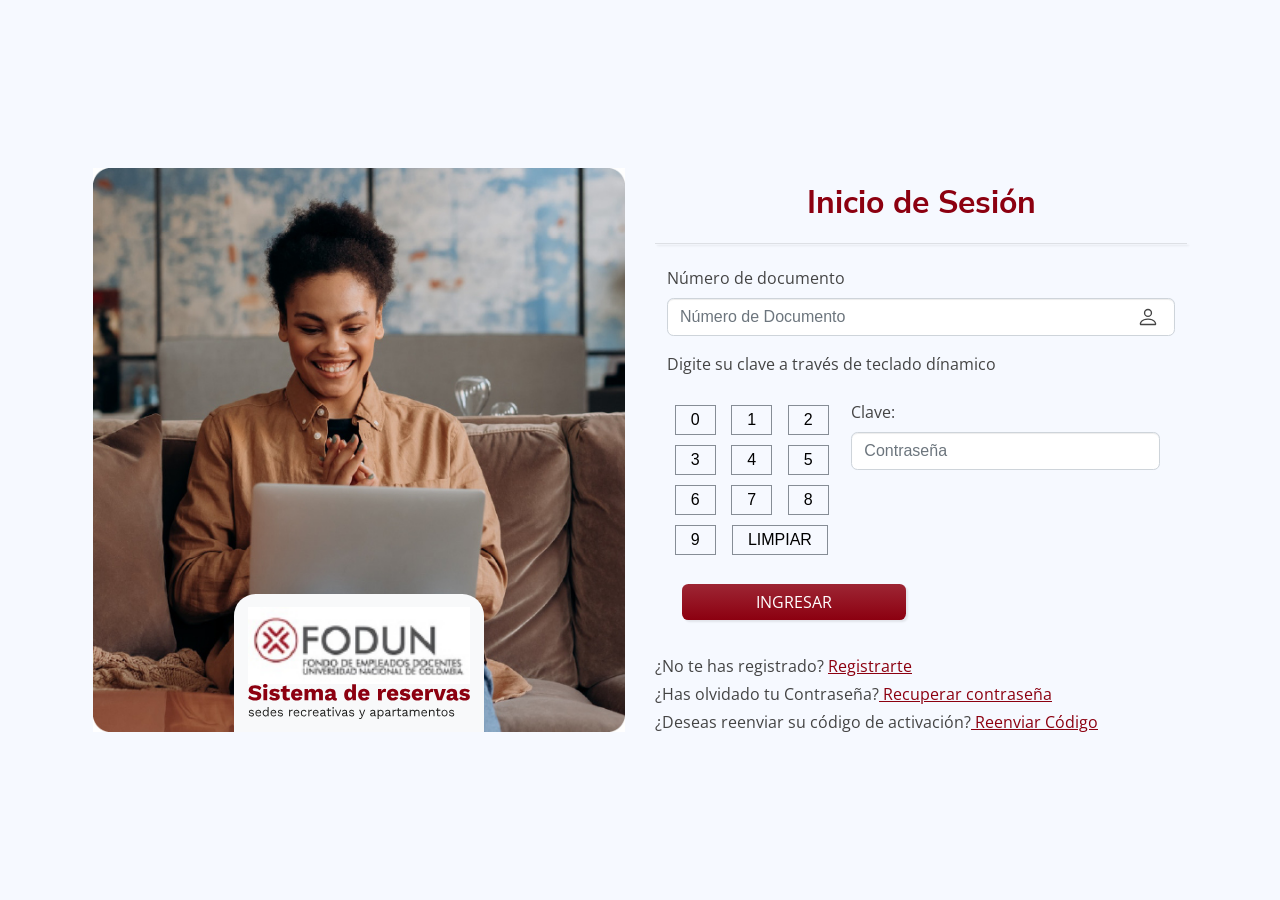
==== commit 993526ca: "UI complete" ====
--- a/index.html
+++ b/index.html
@@ -1,87 +1,139 @@
 <!doctype html>
 <html lang="en">
-  <head>
-    <meta charset="utf-8">
-    <meta name="viewport" content="width=device-width, initial-scale=1">
-    <link rel="stylesheet" href="assets/css/starter.css">
-    <title>Bootstrap npm starter</title>
-  </head>
-  <body>
-    <div class="col-md-8 py-5 px-3 mx-auto">
 
-      <header class="pb-3 mb-5 border-bottom">
-        <h1 class="h4">
-          <a href="/" class="d-flex align-items-center text-dark text-decoration-none">
-            <svg xmlns="http://www.w3.org/2000/svg" width="40" height="32" class="d-inline-block mr-2" viewBox="0 0 118 94" role="img"><path fill-rule="evenodd" clip-rule="evenodd" d="M24.509 0c-6.733 0-11.715 5.893-11.492 12.284.214 6.14-.064 14.092-2.066 20.577C8.943 39.365 5.547 43.485 0 44.014v5.972c5.547.529 8.943 4.649 10.951 11.153 2.002 6.485 2.28 14.437 2.066 20.577C12.794 88.106 17.776 94 24.51 94H93.5c6.733 0 11.714-5.893 11.491-12.284-.214-6.14.064-14.092 2.066-20.577 2.009-6.504 5.396-10.624 10.943-11.153v-5.972c-5.547-.529-8.934-4.649-10.943-11.153-2.002-6.484-2.28-14.437-2.066-20.577C105.214 5.894 100.233 0 93.5 0H24.508zM80 57.863C80 66.663 73.436 72 62.543 72H44a2 2 0 01-2-2V24a2 2 0 012-2h18.437c9.083 0 15.044 4.92 15.044 12.474 0 5.302-4.01 10.049-9.119 10.88v.277C75.317 46.394 80 51.21 80 57.863zM60.521 28.34H49.948v14.934h8.905c6.884 0 10.68-2.772 10.68-7.727 0-4.643-3.264-7.207-9.012-7.207zM49.948 49.2v16.458H60.91c7.167 0 10.964-2.876 10.964-8.281 0-5.406-3.903-8.178-11.425-8.178H49.948z" fill="currentColor"></path></svg>
-            <span>npm starter</span>
-          </a>
-        </h1>
-      </header>
+<head>
+  <meta charset="utf-8">
+  <meta name="viewport" content="width=device-width, initial-scale=1">
+  <link rel="stylesheet" href="assets/css/starter.css">
+  <link rel="stylesheet" href="assets/css/normalize.css">
+  <link rel="icon" type="image/x-icon" href="assets/img/favicon.PNG">
+  <title>FODUN - Ingreso</title>
 
-      <h1>Get started with Bootstrap</h1>
-      <div class="col-lg-8 px-0">
-        <p class="lead">You've successfully loaded up the Bootstrap npm starter project! It's loaded up with <a href="https://getbootstrap.com/docs/4.6/getting-started/introduction/">Bootstrap 4</a>, <a href="https://icons.getbootstrap.com">Bootstrap Icons</a>, and tooling for compiling our Sass and JavaScript to your needs.</p>
-        <p>If this button appears blue and the link appears purple, you've done it!</p>
-      </div>
+</head>
 
-      <button type="button" class="btn btn-primary mr-3" data-toggle="modal" data-target="#exampleModal">Toggle example modal</button>
-      <a href="#" class="text-success">Example link</a>
+<body>
+      <div class="container  container-fluid container-index">
+        <div class="row py-4 px-2 align-items-center h-100">
+          <div class="col-12 col-sm-6">
+            <div class="w-100 position-relative">
+              <div class="logo-wrapper position position-absolute bottom-0 start-0 end-0 bg-light">
+                <figure>
+                  <img src="./assets/img/log-fodun.jpg">
+                </figure>
+                <figure>
+                  <img src="./assets/img/logo.svg">
+                </figure>
+              </div>
+              <figure>
+                  <img src="./assets/img/inicio.jpg">
+              </figure>
+            </div>
 
-      <div class="modal fade" id="exampleModal" tabindex="-1" role="dialog" aria-labelledby="exampleModalLabel" aria-hidden="true">
-        <div class="modal-dialog modal-dialog-centered" role="document">
-          <div class="modal-content">
-            <div class="modal-header">
-              <h5 class="modal-title" id="exampleModalLabel">Success!</h5>
-              <button type="button" class="close" data-dismiss="modal" aria-label="Close">
-                <span aria-hidden="true">&times;</span>
-              </button>
+          </div>
+          <div class="col-12 col-sm-6">
+            <div class="titles-wrapper">
+              <h1 class="color-primary text-primary text-md-start text-center">Inicio de Sesión</h1>
+              <hr>
             </div>
-            <div class="modal-body">
-              If you're seeing this modal after clicking the button on the page, Bootstrap's CSS and JS are both working properly.
+            
+            <form>
+              <fieldset>
+                <label for="username" class="form-label">Número de documento 	</label>
+                <div class="mb-3 d-flex position-relative">
+                  
+                  <div class="input-wrap position-absolute">
+                    <svg xmlns="http://www.w3.org/2000/svg" width="22" height="22" fill="currentColor" class="bi bi-person" viewBox="0 0 16 16">
+                      <path d="M8 8a3 3 0 1 0 0-6 3 3 0 0 0 0 6zm2-3a2 2 0 1 1-4 0 2 2 0 0 1 4 0zm4 8c0 1-1 1-1 1H3s-1 0-1-1 1-4 6-4 6 3 6 4zm-1-.004c-.001-.246-.154-.986-.832-1.664C11.516 10.68 10.289 10 8 10c-2.29 0-3.516.68-4.168 1.332-.678.678-.83 1.418-.832 1.664h10z"/>
+                    </svg>
+                  </div>
+                
+                  <input 
+                    type="text" 
+                    id="username" 
+                    class="form-control icon" 
+                    placeholder="Número de Documento">
+                </div>
+
+                <div class="mb-3">
+                  <label for="disabledSelect" class="form-label">Digite su clave a través de teclado dínamico</label>
+                  <div class="container flex-row">
+                    <div class="row pt-3">
+                     <div class="col">
+                       <div class="row pass-board ">
+                        <div class="col-4">
+                          <button>0</button> 
+                        </div>
+                        <div class="col-4">
+                          <button>1</button> 
+                        </div>
+                        <div class="col-4">
+                          <button>2</button> 
+                        </div>
+                        <div class="col-4">
+                          <button>3</button> 
+                        </div>
+                        <div class="col-4">
+                          <button>4</button> 
+                        </div>
+                        <div class="col-4">
+                          <button>5</button> 
+                        </div>
+                        <div class="col-4">
+                          <button>6</button> 
+                        </div>  
+                        <div class="col-4">
+                          <button>7</button> 
+                        </div>  
+                        <div class="col-4">
+                          <button>8</button> 
+                        </div>
+                        <div class="col-4">
+                          <button>9</button> 
+                        </div>
+                        <div class="col-8">
+                          <button> LIMPIAR </button>
+                        </div>  
+                       </div>
+                     </div>
+
+                     <div class="col-6 col-sm-8">
+                      <label for="pass" class="form-label">Clave:	</label>
+                      <input 
+                        id="pass"                        
+                        type="password" 
+                        id="username" 
+                        class="form-control" 
+                        placeholder="Contraseña"
+                      >
+                     </div>
+                    </div>
+                  </div>
+                </div>
+                <div class="container">
+                  <div class="row my-4">
+                    <div class="col-12 col-sm-6">
+                      <a class="btn btn-primary w-100" href="inicio.html">INGRESAR</a>
+                    </div>
+                  </div>
+                </div>
+               
+              </fieldset>
+            </form>
+
+            <div class="container">
+              <div class="row">
+                <p class="mb-1">¿No te has registrado? <a href="registro.html" class="text-primary underline fw-bolder text-decoration-underline"> Registrarte </a>  </p>
+                <p class="mb-1">¿Has olvidado tu Contraseña?<a href="#" class="text-primary underline fw-bolder text-decoration-underline">  Recuperar contraseña </a>  </p>              
+                <p class="mb-1"> ¿Deseas reenviar su código de activación?<a href="#" class="text-primary underline fw-bolder text-decoration-underline">   Reenviar Código </a>  </p>              
+              </div>
             </div>
-            <div class="modal-footer">
-              <button type="button" class="btn btn-secondary" data-dismiss="modal">Close</button>
-              <button type="button" class="btn btn-primary">Save changes</button>
-            </div>
+
           </div>
         </div>
       </div>
 
-      <hr class="my-5 w-25 mx-0">
+      <script src="node_modules/jquery/dist/jquery.slim.min.js"></script>
+      <script type="module" src="assets/js/bootstrap.bundle.min.js"></script>
+</body>
 
-      <div class="row">
-        <div class="col-md-6">
-          <h2>Adding Bootstrap Icons</h2>
-          <p><a href="https://icons.getbootstrap.com">Bootstrap Icons</a> are included with the SVG sprite here, but there are other <a href="https://icons.getbootstrap.com/#usage">usage options</a>, too. They're styleable with text utilities and more.</p>
-
-          <svg class="bi text-danger" width="32" height="32">
-            <use xlink:href="node_modules/bootstrap-icons/bootstrap-icons.svg#heart-fill"/>
-          </svg>
-          <svg class="bi text-dark" width="32" height="32">
-            <use xlink:href="node_modules/bootstrap-icons/bootstrap-icons.svg#toggles"/>
-          </svg>
-          <svg class="bi text-primary" width="32" height="32">
-            <use xlink:href="node_modules/bootstrap-icons/bootstrap-icons.svg#shop"/>
-          </svg>
-        </div>
-
-        <div class="col-md-6">
-          <h2>Guides</h2>
-          <p>Read more detailed instructions and documentation on using or contributing to Bootstrap.</p>
-          <ul class="icon-list">
-            <li><a href="https://getbootstrap.com/docs/4.6/getting-started/introduction">Bootstrap quick start guide</a></li>
-            <li><a href="https://getbootstrap.com/docs/4.6/getting-started/webpack">Bootstrap Webpack guide</a></li>
-            <li><a href="https://getbootstrap.com/docs/4.6/getting-started/build-tools">Contributing to Bootstrap</a></li>
-          </ul>
-        </div>
-      </div>
-
-      <hr class="my-5">
-
-      <p class="text-muted">Created and open sourced by the Bootstrap team. Licensed MIT.</p>
-    </div>
-
-    <script src="node_modules/jquery/dist/jquery.slim.min.js"></script>
-    <script type="module" src="assets/js/starter.js"></script>
-  </body>
 </html>
--- a/assets/css/starter.css
+++ b/assets/css/starter.css
@@ -1,2 +1,2 @@
-:root{--blue: #007bff;--indigo: #6610f2;--purple: #6f42c1;--pink: #e83e8c;--red: #dc3545;--orange: #fd7e14;--yellow: #ffc107;--green: #28a745;--teal: #20c997;--cyan: #17a2b8;--white: #fff;--gray: #6c757d;--gray-dark: #343a40;--primary: #007bff;--secondary: #6c757d;--success: #7952b3;--info: #17a2b8;--warning: #ffc107;--danger: #dc3545;--light: #f8f9fa;--dark: #343a40;--breakpoint-xs: 0;--breakpoint-sm: 576px;--breakpoint-md: 768px;--breakpoint-lg: 992px;--breakpoint-xl: 1200px;--font-family-sans-serif: -apple-system, BlinkMacSystemFont, "Segoe UI", Roboto, "Helvetica Neue", Arial, "Noto Sans", "Liberation Sans", sans-serif, "Apple Color Emoji", "Segoe UI Emoji", "Segoe UI Symbol", "Noto Color Emoji";--font-family-monospace: SFMono-Regular, Menlo, Monaco, Consolas, "Liberation Mono", "Courier New", monospace}*,*::before,*::after{box-sizing:border-box}html{font-family:sans-serif;line-height:1.15;-webkit-text-size-adjust:100%;-webkit-tap-highlight-color:rgba(0,0,0,0)}article,aside,figcaption,figure,footer,header,hgroup,main,nav,section{display:block}body{margin:0;font-family:-apple-system,BlinkMacSystemFont,"Segoe UI",Roboto,"Helvetica Neue",Arial,"Noto Sans","Liberation Sans",sans-serif,"Apple Color Emoji","Segoe UI Emoji","Segoe UI Symbol","Noto Color Emoji";font-size:1rem;font-weight:400;line-height:1.5;color:#333;text-align:left;background-color:#fff}[tabindex="-1"]:focus:not(:focus-visible){outline:0 !important}hr{box-sizing:content-box;height:0;overflow:visible}h1,h2,h3,h4,h5,h6{margin-top:0;margin-bottom:.5rem}p{margin-top:0;margin-bottom:1rem}abbr[title],abbr[data-original-title]{text-decoration:underline;-webkit-text-decoration:underline dotted;text-decoration:underline dotted;cursor:help;border-bottom:0;-webkit-text-decoration-skip-ink:none;text-decoration-skip-ink:none}address{margin-bottom:1rem;font-style:normal;line-height:inherit}ol,ul,dl{margin-top:0;margin-bottom:1rem}ol ol,ul ul,ol ul,ul ol{margin-bottom:0}dt{font-weight:700}dd{margin-bottom:.5rem;margin-left:0}blockquote{margin:0 0 1rem}b,strong{font-weight:bolder}small{font-size:80%}sub,sup{position:relative;font-size:75%;line-height:0;vertical-align:baseline}sub{bottom:-.25em}sup{top:-.5em}a{color:#007bff;text-decoration:none;background-color:transparent}a:hover{color:#0056b3;text-decoration:underline}a:not([href]):not([class]){color:inherit;text-decoration:none}a:not([href]):not([class]):hover{color:inherit;text-decoration:none}pre,code,kbd,samp{font-family:SFMono-Regular,Menlo,Monaco,Consolas,"Liberation Mono","Courier New",monospace;font-size:1em}pre{margin-top:0;margin-bottom:1rem;overflow:auto;-ms-overflow-style:scrollbar}figure{margin:0 0 1rem}img{vertical-align:middle;border-style:none}svg{overflow:hidden;vertical-align:middle}table{border-collapse:collapse}caption{padding-top:.75rem;padding-bottom:.75rem;color:#6c757d;text-align:left;caption-side:bottom}th{text-align:inherit;text-align:-webkit-match-parent}label{display:inline-block;margin-bottom:.5rem}button{border-radius:0}button:focus:not(:focus-visible){outline:0}input,button,select,optgroup,textarea{margin:0;font-family:inherit;font-size:inherit;line-height:inherit}button,input{overflow:visible}button,select{text-transform:none}[role="button"]{cursor:pointer}select{word-wrap:normal}button,[type="button"],[type="reset"],[type="submit"]{-webkit-appearance:button}button:not(:disabled),[type="button"]:not(:disabled),[type="reset"]:not(:disabled),[type="submit"]:not(:disabled){cursor:pointer}button::-moz-focus-inner,[type="button"]::-moz-focus-inner,[type="reset"]::-moz-focus-inner,[type="submit"]::-moz-focus-inner{padding:0;border-style:none}input[type="radio"],input[type="checkbox"]{box-sizing:border-box;padding:0}textarea{overflow:auto;resize:vertical}fieldset{min-width:0;padding:0;margin:0;border:0}legend{display:block;width:100%;max-width:100%;padding:0;margin-bottom:.5rem;font-size:1.5rem;line-height:inherit;color:inherit;white-space:normal}progress{vertical-align:baseline}[type="number"]::-webkit-inner-spin-button,[type="number"]::-webkit-outer-spin-button{height:auto}[type="search"]{outline-offset:-2px;-webkit-appearance:none}[type="search"]::-webkit-search-decoration{-webkit-appearance:none}::-webkit-file-upload-button{font:inherit;-webkit-appearance:button}output{display:inline-block}summary{display:list-item;cursor:pointer}template{display:none}[hidden]{display:none !important}h1,h2,h3,h4,h5,h6,.h1,.h2,.h3,.h4,.h5,.h6{margin-bottom:.5rem;font-weight:500;line-height:1.2}h1,.h1{font-size:2.5rem}h2,.h2{font-size:2rem}h3,.h3{font-size:1.75rem}h4,.h4{font-size:1.5rem}h5,.h5{font-size:1.25rem}h6,.h6{font-size:1rem}.lead{font-size:1.25rem;font-weight:300}.display-1{font-size:6rem;font-weight:300;line-height:1.2}.display-2{font-size:5.5rem;font-weight:300;line-height:1.2}.display-3{font-size:4.5rem;font-weight:300;line-height:1.2}.display-4{font-size:3.5rem;font-weight:300;line-height:1.2}hr{margin-top:1rem;margin-bottom:1rem;border:0;border-top:1px solid rgba(0,0,0,0.1)}small,.small{font-size:80%;font-weight:400}mark,.mark{padding:.2em;background-color:#fcf8e3}.list-unstyled{padding-left:0;list-style:none}.list-inline{padding-left:0;list-style:none}.list-inline-item{display:inline-block}.list-inline-item:not(:last-child){margin-right:.5rem}.initialism{font-size:90%;text-transform:uppercase}.blockquote{margin-bottom:1rem;font-size:1.25rem}.blockquote-footer{display:block;font-size:80%;color:#6c757d}.blockquote-footer::before{content:"\2014\00A0"}.container,.container-fluid,.container-sm,.container-md,.container-lg,.container-xl{width:100%;padding-right:15px;padding-left:15px;margin-right:auto;margin-left:auto}@media (min-width: 576px){.container,.container-sm{max-width:540px}}@media (min-width: 768px){.container,.container-sm,.container-md{max-width:720px}}@media (min-width: 992px){.container,.container-sm,.container-md,.container-lg{max-width:960px}}@media (min-width: 1200px){.container,.container-sm,.container-md,.container-lg,.container-xl{max-width:1140px}}.row{display:-ms-flexbox;display:flex;-ms-flex-wrap:wrap;flex-wrap:wrap;margin-right:-15px;margin-left:-15px}.no-gutters{margin-right:0;margin-left:0}.no-gutters>.col,.no-gutters>[class*="col-"]{padding-right:0;padding-left:0}.col-1,.col-2,.col-3,.col-4,.col-5,.col-6,.col-7,.col-8,.col-9,.col-10,.col-11,.col-12,.col,.col-auto,.col-sm-1,.col-sm-2,.col-sm-3,.col-sm-4,.col-sm-5,.col-sm-6,.col-sm-7,.col-sm-8,.col-sm-9,.col-sm-10,.col-sm-11,.col-sm-12,.col-sm,.col-sm-auto,.col-md-1,.col-md-2,.col-md-3,.col-md-4,.col-md-5,.col-md-6,.col-md-7,.col-md-8,.col-md-9,.col-md-10,.col-md-11,.col-md-12,.col-md,.col-md-auto,.col-lg-1,.col-lg-2,.col-lg-3,.col-lg-4,.col-lg-5,.col-lg-6,.col-lg-7,.col-lg-8,.col-lg-9,.col-lg-10,.col-lg-11,.col-lg-12,.col-lg,.col-lg-auto,.col-xl-1,.col-xl-2,.col-xl-3,.col-xl-4,.col-xl-5,.col-xl-6,.col-xl-7,.col-xl-8,.col-xl-9,.col-xl-10,.col-xl-11,.col-xl-12,.col-xl,.col-xl-auto{position:relative;width:100%;padding-right:15px;padding-left:15px}.col{-ms-flex-preferred-size:0;flex-basis:0;-ms-flex-positive:1;flex-grow:1;max-width:100%}.row-cols-1>*{-ms-flex:0 0 100%;flex:0 0 100%;max-width:100%}.row-cols-2>*{-ms-flex:0 0 50%;flex:0 0 50%;max-width:50%}.row-cols-3>*{-ms-flex:0 0 33.333333%;flex:0 0 33.333333%;max-width:33.333333%}.row-cols-4>*{-ms-flex:0 0 25%;flex:0 0 25%;max-width:25%}.row-cols-5>*{-ms-flex:0 0 20%;flex:0 0 20%;max-width:20%}.row-cols-6>*{-ms-flex:0 0 16.666667%;flex:0 0 16.666667%;max-width:16.666667%}.col-auto{-ms-flex:0 0 auto;flex:0 0 auto;width:auto;max-width:100%}.col-1{-ms-flex:0 0 8.333333%;flex:0 0 8.333333%;max-width:8.333333%}.col-2{-ms-flex:0 0 16.666667%;flex:0 0 16.666667%;max-width:16.666667%}.col-3{-ms-flex:0 0 25%;flex:0 0 25%;max-width:25%}.col-4{-ms-flex:0 0 33.333333%;flex:0 0 33.333333%;max-width:33.333333%}.col-5{-ms-flex:0 0 41.666667%;flex:0 0 41.666667%;max-width:41.666667%}.col-6{-ms-flex:0 0 50%;flex:0 0 50%;max-width:50%}.col-7{-ms-flex:0 0 58.333333%;flex:0 0 58.333333%;max-width:58.333333%}.col-8{-ms-flex:0 0 66.666667%;flex:0 0 66.666667%;max-width:66.666667%}.col-9{-ms-flex:0 0 75%;flex:0 0 75%;max-width:75%}.col-10{-ms-flex:0 0 83.333333%;flex:0 0 83.333333%;max-width:83.333333%}.col-11{-ms-flex:0 0 91.666667%;flex:0 0 91.666667%;max-width:91.666667%}.col-12{-ms-flex:0 0 100%;flex:0 0 100%;max-width:100%}.order-first{-ms-flex-order:-1;order:-1}.order-last{-ms-flex-order:13;order:13}.order-0{-ms-flex-order:0;order:0}.order-1{-ms-flex-order:1;order:1}.order-2{-ms-flex-order:2;order:2}.order-3{-ms-flex-order:3;order:3}.order-4{-ms-flex-order:4;order:4}.order-5{-ms-flex-order:5;order:5}.order-6{-ms-flex-order:6;order:6}.order-7{-ms-flex-order:7;order:7}.order-8{-ms-flex-order:8;order:8}.order-9{-ms-flex-order:9;order:9}.order-10{-ms-flex-order:10;order:10}.order-11{-ms-flex-order:11;order:11}.order-12{-ms-flex-order:12;order:12}.offset-1{margin-left:8.333333%}.offset-2{margin-left:16.666667%}.offset-3{margin-left:25%}.offset-4{margin-left:33.333333%}.offset-5{margin-left:41.666667%}.offset-6{margin-left:50%}.offset-7{margin-left:58.333333%}.offset-8{margin-left:66.666667%}.offset-9{margin-left:75%}.offset-10{margin-left:83.333333%}.offset-11{margin-left:91.666667%}@media (min-width: 576px){.col-sm{-ms-flex-preferred-size:0;flex-basis:0;-ms-flex-positive:1;flex-grow:1;max-width:100%}.row-cols-sm-1>*{-ms-flex:0 0 100%;flex:0 0 100%;max-width:100%}.row-cols-sm-2>*{-ms-flex:0 0 50%;flex:0 0 50%;max-width:50%}.row-cols-sm-3>*{-ms-flex:0 0 33.333333%;flex:0 0 33.333333%;max-width:33.333333%}.row-cols-sm-4>*{-ms-flex:0 0 25%;flex:0 0 25%;max-width:25%}.row-cols-sm-5>*{-ms-flex:0 0 20%;flex:0 0 20%;max-width:20%}.row-cols-sm-6>*{-ms-flex:0 0 16.666667%;flex:0 0 16.666667%;max-width:16.666667%}.col-sm-auto{-ms-flex:0 0 auto;flex:0 0 auto;width:auto;max-width:100%}.col-sm-1{-ms-flex:0 0 8.333333%;flex:0 0 8.333333%;max-width:8.333333%}.col-sm-2{-ms-flex:0 0 16.666667%;flex:0 0 16.666667%;max-width:16.666667%}.col-sm-3{-ms-flex:0 0 25%;flex:0 0 25%;max-width:25%}.col-sm-4{-ms-flex:0 0 33.333333%;flex:0 0 33.333333%;max-width:33.333333%}.col-sm-5{-ms-flex:0 0 41.666667%;flex:0 0 41.666667%;max-width:41.666667%}.col-sm-6{-ms-flex:0 0 50%;flex:0 0 50%;max-width:50%}.col-sm-7{-ms-flex:0 0 58.333333%;flex:0 0 58.333333%;max-width:58.333333%}.col-sm-8{-ms-flex:0 0 66.666667%;flex:0 0 66.666667%;max-width:66.666667%}.col-sm-9{-ms-flex:0 0 75%;flex:0 0 75%;max-width:75%}.col-sm-10{-ms-flex:0 0 83.333333%;flex:0 0 83.333333%;max-width:83.333333%}.col-sm-11{-ms-flex:0 0 91.666667%;flex:0 0 91.666667%;max-width:91.666667%}.col-sm-12{-ms-flex:0 0 100%;flex:0 0 100%;max-width:100%}.order-sm-first{-ms-flex-order:-1;order:-1}.order-sm-last{-ms-flex-order:13;order:13}.order-sm-0{-ms-flex-order:0;order:0}.order-sm-1{-ms-flex-order:1;order:1}.order-sm-2{-ms-flex-order:2;order:2}.order-sm-3{-ms-flex-order:3;order:3}.order-sm-4{-ms-flex-order:4;order:4}.order-sm-5{-ms-flex-order:5;order:5}.order-sm-6{-ms-flex-order:6;order:6}.order-sm-7{-ms-flex-order:7;order:7}.order-sm-8{-ms-flex-order:8;order:8}.order-sm-9{-ms-flex-order:9;order:9}.order-sm-10{-ms-flex-order:10;order:10}.order-sm-11{-ms-flex-order:11;order:11}.order-sm-12{-ms-flex-order:12;order:12}.offset-sm-0{margin-left:0}.offset-sm-1{margin-left:8.333333%}.offset-sm-2{margin-left:16.666667%}.offset-sm-3{margin-left:25%}.offset-sm-4{margin-left:33.333333%}.offset-sm-5{margin-left:41.666667%}.offset-sm-6{margin-left:50%}.offset-sm-7{margin-left:58.333333%}.offset-sm-8{margin-left:66.666667%}.offset-sm-9{margin-left:75%}.offset-sm-10{margin-left:83.333333%}.offset-sm-11{margin-left:91.666667%}}@media (min-width: 768px){.col-md{-ms-flex-preferred-size:0;flex-basis:0;-ms-flex-positive:1;flex-grow:1;max-width:100%}.row-cols-md-1>*{-ms-flex:0 0 100%;flex:0 0 100%;max-width:100%}.row-cols-md-2>*{-ms-flex:0 0 50%;flex:0 0 50%;max-width:50%}.row-cols-md-3>*{-ms-flex:0 0 33.333333%;flex:0 0 33.333333%;max-width:33.333333%}.row-cols-md-4>*{-ms-flex:0 0 25%;flex:0 0 25%;max-width:25%}.row-cols-md-5>*{-ms-flex:0 0 20%;flex:0 0 20%;max-width:20%}.row-cols-md-6>*{-ms-flex:0 0 16.666667%;flex:0 0 16.666667%;max-width:16.666667%}.col-md-auto{-ms-flex:0 0 auto;flex:0 0 auto;width:auto;max-width:100%}.col-md-1{-ms-flex:0 0 8.333333%;flex:0 0 8.333333%;max-width:8.333333%}.col-md-2{-ms-flex:0 0 16.666667%;flex:0 0 16.666667%;max-width:16.666667%}.col-md-3{-ms-flex:0 0 25%;flex:0 0 25%;max-width:25%}.col-md-4{-ms-flex:0 0 33.333333%;flex:0 0 33.333333%;max-width:33.333333%}.col-md-5{-ms-flex:0 0 41.666667%;flex:0 0 41.666667%;max-width:41.666667%}.col-md-6{-ms-flex:0 0 50%;flex:0 0 50%;max-width:50%}.col-md-7{-ms-flex:0 0 58.333333%;flex:0 0 58.333333%;max-width:58.333333%}.col-md-8{-ms-flex:0 0 66.666667%;flex:0 0 66.666667%;max-width:66.666667%}.col-md-9{-ms-flex:0 0 75%;flex:0 0 75%;max-width:75%}.col-md-10{-ms-flex:0 0 83.333333%;flex:0 0 83.333333%;max-width:83.333333%}.col-md-11{-ms-flex:0 0 91.666667%;flex:0 0 91.666667%;max-width:91.666667%}.col-md-12{-ms-flex:0 0 100%;flex:0 0 100%;max-width:100%}.order-md-first{-ms-flex-order:-1;order:-1}.order-md-last{-ms-flex-order:13;order:13}.order-md-0{-ms-flex-order:0;order:0}.order-md-1{-ms-flex-order:1;order:1}.order-md-2{-ms-flex-order:2;order:2}.order-md-3{-ms-flex-order:3;order:3}.order-md-4{-ms-flex-order:4;order:4}.order-md-5{-ms-flex-order:5;order:5}.order-md-6{-ms-flex-order:6;order:6}.order-md-7{-ms-flex-order:7;order:7}.order-md-8{-ms-flex-order:8;order:8}.order-md-9{-ms-flex-order:9;order:9}.order-md-10{-ms-flex-order:10;order:10}.order-md-11{-ms-flex-order:11;order:11}.order-md-12{-ms-flex-order:12;order:12}.offset-md-0{margin-left:0}.offset-md-1{margin-left:8.333333%}.offset-md-2{margin-left:16.666667%}.offset-md-3{margin-left:25%}.offset-md-4{margin-left:33.333333%}.offset-md-5{margin-left:41.666667%}.offset-md-6{margin-left:50%}.offset-md-7{margin-left:58.333333%}.offset-md-8{margin-left:66.666667%}.offset-md-9{margin-left:75%}.offset-md-10{margin-left:83.333333%}.offset-md-11{margin-left:91.666667%}}@media (min-width: 992px){.col-lg{-ms-flex-preferred-size:0;flex-basis:0;-ms-flex-positive:1;flex-grow:1;max-width:100%}.row-cols-lg-1>*{-ms-flex:0 0 100%;flex:0 0 100%;max-width:100%}.row-cols-lg-2>*{-ms-flex:0 0 50%;flex:0 0 50%;max-width:50%}.row-cols-lg-3>*{-ms-flex:0 0 33.333333%;flex:0 0 33.333333%;max-width:33.333333%}.row-cols-lg-4>*{-ms-flex:0 0 25%;flex:0 0 25%;max-width:25%}.row-cols-lg-5>*{-ms-flex:0 0 20%;flex:0 0 20%;max-width:20%}.row-cols-lg-6>*{-ms-flex:0 0 16.666667%;flex:0 0 16.666667%;max-width:16.666667%}.col-lg-auto{-ms-flex:0 0 auto;flex:0 0 auto;width:auto;max-width:100%}.col-lg-1{-ms-flex:0 0 8.333333%;flex:0 0 8.333333%;max-width:8.333333%}.col-lg-2{-ms-flex:0 0 16.666667%;flex:0 0 16.666667%;max-width:16.666667%}.col-lg-3{-ms-flex:0 0 25%;flex:0 0 25%;max-width:25%}.col-lg-4{-ms-flex:0 0 33.333333%;flex:0 0 33.333333%;max-width:33.333333%}.col-lg-5{-ms-flex:0 0 41.666667%;flex:0 0 41.666667%;max-width:41.666667%}.col-lg-6{-ms-flex:0 0 50%;flex:0 0 50%;max-width:50%}.col-lg-7{-ms-flex:0 0 58.333333%;flex:0 0 58.333333%;max-width:58.333333%}.col-lg-8{-ms-flex:0 0 66.666667%;flex:0 0 66.666667%;max-width:66.666667%}.col-lg-9{-ms-flex:0 0 75%;flex:0 0 75%;max-width:75%}.col-lg-10{-ms-flex:0 0 83.333333%;flex:0 0 83.333333%;max-width:83.333333%}.col-lg-11{-ms-flex:0 0 91.666667%;flex:0 0 91.666667%;max-width:91.666667%}.col-lg-12{-ms-flex:0 0 100%;flex:0 0 100%;max-width:100%}.order-lg-first{-ms-flex-order:-1;order:-1}.order-lg-last{-ms-flex-order:13;order:13}.order-lg-0{-ms-flex-order:0;order:0}.order-lg-1{-ms-flex-order:1;order:1}.order-lg-2{-ms-flex-order:2;order:2}.order-lg-3{-ms-flex-order:3;order:3}.order-lg-4{-ms-flex-order:4;order:4}.order-lg-5{-ms-flex-order:5;order:5}.order-lg-6{-ms-flex-order:6;order:6}.order-lg-7{-ms-flex-order:7;order:7}.order-lg-8{-ms-flex-order:8;order:8}.order-lg-9{-ms-flex-order:9;order:9}.order-lg-10{-ms-flex-order:10;order:10}.order-lg-11{-ms-flex-order:11;order:11}.order-lg-12{-ms-flex-order:12;order:12}.offset-lg-0{margin-left:0}.offset-lg-1{margin-left:8.333333%}.offset-lg-2{margin-left:16.666667%}.offset-lg-3{margin-left:25%}.offset-lg-4{margin-left:33.333333%}.offset-lg-5{margin-left:41.666667%}.offset-lg-6{margin-left:50%}.offset-lg-7{margin-left:58.333333%}.offset-lg-8{margin-left:66.666667%}.offset-lg-9{margin-left:75%}.offset-lg-10{margin-left:83.333333%}.offset-lg-11{margin-left:91.666667%}}@media (min-width: 1200px){.col-xl{-ms-flex-preferred-size:0;flex-basis:0;-ms-flex-positive:1;flex-grow:1;max-width:100%}.row-cols-xl-1>*{-ms-flex:0 0 100%;flex:0 0 100%;max-width:100%}.row-cols-xl-2>*{-ms-flex:0 0 50%;flex:0 0 50%;max-width:50%}.row-cols-xl-3>*{-ms-flex:0 0 33.333333%;flex:0 0 33.333333%;max-width:33.333333%}.row-cols-xl-4>*{-ms-flex:0 0 25%;flex:0 0 25%;max-width:25%}.row-cols-xl-5>*{-ms-flex:0 0 20%;flex:0 0 20%;max-width:20%}.row-cols-xl-6>*{-ms-flex:0 0 16.666667%;flex:0 0 16.666667%;max-width:16.666667%}.col-xl-auto{-ms-flex:0 0 auto;flex:0 0 auto;width:auto;max-width:100%}.col-xl-1{-ms-flex:0 0 8.333333%;flex:0 0 8.333333%;max-width:8.333333%}.col-xl-2{-ms-flex:0 0 16.666667%;flex:0 0 16.666667%;max-width:16.666667%}.col-xl-3{-ms-flex:0 0 25%;flex:0 0 25%;max-width:25%}.col-xl-4{-ms-flex:0 0 33.333333%;flex:0 0 33.333333%;max-width:33.333333%}.col-xl-5{-ms-flex:0 0 41.666667%;flex:0 0 41.666667%;max-width:41.666667%}.col-xl-6{-ms-flex:0 0 50%;flex:0 0 50%;max-width:50%}.col-xl-7{-ms-flex:0 0 58.333333%;flex:0 0 58.333333%;max-width:58.333333%}.col-xl-8{-ms-flex:0 0 66.666667%;flex:0 0 66.666667%;max-width:66.666667%}.col-xl-9{-ms-flex:0 0 75%;flex:0 0 75%;max-width:75%}.col-xl-10{-ms-flex:0 0 83.333333%;flex:0 0 83.333333%;max-width:83.333333%}.col-xl-11{-ms-flex:0 0 91.666667%;flex:0 0 91.666667%;max-width:91.666667%}.col-xl-12{-ms-flex:0 0 100%;flex:0 0 100%;max-width:100%}.order-xl-first{-ms-flex-order:-1;order:-1}.order-xl-last{-ms-flex-order:13;order:13}.order-xl-0{-ms-flex-order:0;order:0}.order-xl-1{-ms-flex-order:1;order:1}.order-xl-2{-ms-flex-order:2;order:2}.order-xl-3{-ms-flex-order:3;order:3}.order-xl-4{-ms-flex-order:4;order:4}.order-xl-5{-ms-flex-order:5;order:5}.order-xl-6{-ms-flex-order:6;order:6}.order-xl-7{-ms-flex-order:7;order:7}.order-xl-8{-ms-flex-order:8;order:8}.order-xl-9{-ms-flex-order:9;order:9}.order-xl-10{-ms-flex-order:10;order:10}.order-xl-11{-ms-flex-order:11;order:11}.order-xl-12{-ms-flex-order:12;order:12}.offset-xl-0{margin-left:0}.offset-xl-1{margin-left:8.333333%}.offset-xl-2{margin-left:16.666667%}.offset-xl-3{margin-left:25%}.offset-xl-4{margin-left:33.333333%}.offset-xl-5{margin-left:41.666667%}.offset-xl-6{margin-left:50%}.offset-xl-7{margin-left:58.333333%}.offset-xl-8{margin-left:66.666667%}.offset-xl-9{margin-left:75%}.offset-xl-10{margin-left:83.333333%}.offset-xl-11{margin-left:91.666667%}}.btn{display:inline-block;font-weight:400;color:#333;text-align:center;vertical-align:middle;-webkit-user-select:none;-moz-user-select:none;-ms-user-select:none;user-select:none;background-color:transparent;border:1px solid transparent;padding:.375rem .75rem;font-size:1rem;line-height:1.5;border-radius:.4rem;transition:color 0.15s ease-in-out,background-color 0.15s ease-in-out,border-color 0.15s ease-in-out,box-shadow 0.15s ease-in-out}@media (prefers-reduced-motion: reduce){.btn{transition:none}}.btn:hover{color:#333;text-decoration:none}.btn:focus,.btn.focus{outline:0;box-shadow:0 0 0 .2rem rgba(0,123,255,0.25)}.btn.disabled,.btn:disabled{opacity:.65;box-shadow:none}.btn:not(:disabled):not(.disabled){cursor:pointer}.btn:not(:disabled):not(.disabled):active,.btn:not(:disabled):not(.disabled).active{box-shadow:inset 0 3px 5px rgba(0,0,0,0.125)}.btn:not(:disabled):not(.disabled):active:focus,.btn:not(:disabled):not(.disabled).active:focus{box-shadow:0 0 0 .2rem rgba(0,123,255,0.25),inset 0 3px 5px rgba(0,0,0,0.125)}a.btn.disabled,fieldset:disabled a.btn{pointer-events:none}.btn-primary{color:#fff;background:#007bff linear-gradient(180deg, #268fff, #007bff) repeat-x;border-color:#007bff;box-shadow:inset 0 1px 0 rgba(255,255,255,0.15),0 1px 1px rgba(0,0,0,0.075)}.btn-primary:hover{color:#fff;background:#0069d9 linear-gradient(180deg, #267fde, #0069d9) repeat-x;border-color:#0062cc}.btn-primary:focus,.btn-primary.focus{color:#fff;background:#0069d9 linear-gradient(180deg, #267fde, #0069d9) repeat-x;border-color:#0062cc;box-shadow:inset 0 1px 0 rgba(255,255,255,0.15),0 1px 1px rgba(0,0,0,0.075),0 0 0 .2rem rgba(38,143,255,0.5)}.btn-primary.disabled,.btn-primary:disabled{color:#fff;background-color:#007bff;border-color:#007bff;background-image:none}.btn-primary:not(:disabled):not(.disabled):active,.btn-primary:not(:disabled):not(.disabled).active,.show>.btn-primary.dropdown-toggle{color:#fff;background-color:#0062cc;background-image:none;border-color:#005cbf}.btn-primary:not(:disabled):not(.disabled):active:focus,.btn-primary:not(:disabled):not(.disabled).active:focus,.show>.btn-primary.dropdown-toggle:focus{box-shadow:inset 0 3px 5px rgba(0,0,0,0.125),0 0 0 .2rem rgba(38,143,255,0.5)}.btn-secondary{color:#fff;background:#6c757d linear-gradient(180deg, #828a91, #6c757d) repeat-x;border-color:#6c757d;box-shadow:inset 0 1px 0 rgba(255,255,255,0.15),0 1px 1px rgba(0,0,0,0.075)}.btn-secondary:hover{color:#fff;background:#5a6268 linear-gradient(180deg, #73797f, #5a6268) repeat-x;border-color:#545b62}.btn-secondary:focus,.btn-secondary.focus{color:#fff;background:#5a6268 linear-gradient(180deg, #73797f, #5a6268) repeat-x;border-color:#545b62;box-shadow:inset 0 1px 0 rgba(255,255,255,0.15),0 1px 1px rgba(0,0,0,0.075),0 0 0 .2rem rgba(130,138,145,0.5)}.btn-secondary.disabled,.btn-secondary:disabled{color:#fff;background-color:#6c757d;border-color:#6c757d;background-image:none}.btn-secondary:not(:disabled):not(.disabled):active,.btn-secondary:not(:disabled):not(.disabled).active,.show>.btn-secondary.dropdown-toggle{color:#fff;background-color:#545b62;background-image:none;border-color:#4e555b}.btn-secondary:not(:disabled):not(.disabled):active:focus,.btn-secondary:not(:disabled):not(.disabled).active:focus,.show>.btn-secondary.dropdown-toggle:focus{box-shadow:inset 0 3px 5px rgba(0,0,0,0.125),0 0 0 .2rem rgba(130,138,145,0.5)}.btn-success{color:#fff;background:#7952b3 linear-gradient(180deg, #8d6cbe, #7952b3) repeat-x;border-color:#7952b3;box-shadow:inset 0 1px 0 rgba(255,255,255,0.15),0 1px 1px rgba(0,0,0,0.075)}.btn-success:hover{color:#fff;background:#67449b linear-gradient(180deg, #7e60aa, #67449b) repeat-x;border-color:#614092}.btn-success:focus,.btn-success.focus{color:#fff;background:#67449b linear-gradient(180deg, #7e60aa, #67449b) repeat-x;border-color:#614092;box-shadow:inset 0 1px 0 rgba(255,255,255,0.15),0 1px 1px rgba(0,0,0,0.075),0 0 0 .2rem rgba(141,108,190,0.5)}.btn-success.disabled,.btn-success:disabled{color:#fff;background-color:#7952b3;border-color:#7952b3;background-image:none}.btn-success:not(:disabled):not(.disabled):active,.btn-success:not(:disabled):not(.disabled).active,.show>.btn-success.dropdown-toggle{color:#fff;background-color:#614092;background-image:none;border-color:#5b3c89}.btn-success:not(:disabled):not(.disabled):active:focus,.btn-success:not(:disabled):not(.disabled).active:focus,.show>.btn-success.dropdown-toggle:focus{box-shadow:inset 0 3px 5px rgba(0,0,0,0.125),0 0 0 .2rem rgba(141,108,190,0.5)}.btn-info{color:#fff;background:#17a2b8 linear-gradient(180deg, #3ab0c3, #17a2b8) repeat-x;border-color:#17a2b8;box-shadow:inset 0 1px 0 rgba(255,255,255,0.15),0 1px 1px rgba(0,0,0,0.075)}.btn-info:hover{color:#fff;background:#138496 linear-gradient(180deg, #3697a6, #138496) repeat-x;border-color:#117a8b}.btn-info:focus,.btn-info.focus{color:#fff;background:#138496 linear-gradient(180deg, #3697a6, #138496) repeat-x;border-color:#117a8b;box-shadow:inset 0 1px 0 rgba(255,255,255,0.15),0 1px 1px rgba(0,0,0,0.075),0 0 0 .2rem rgba(58,176,195,0.5)}.btn-info.disabled,.btn-info:disabled{color:#fff;background-color:#17a2b8;border-color:#17a2b8;background-image:none}.btn-info:not(:disabled):not(.disabled):active,.btn-info:not(:disabled):not(.disabled).active,.show>.btn-info.dropdown-toggle{color:#fff;background-color:#117a8b;background-image:none;border-color:#10707f}.btn-info:not(:disabled):not(.disabled):active:focus,.btn-info:not(:disabled):not(.disabled).active:focus,.show>.btn-info.dropdown-toggle:focus{box-shadow:inset 0 3px 5px rgba(0,0,0,0.125),0 0 0 .2rem rgba(58,176,195,0.5)}.btn-warning{color:#212529;background:#ffc107 linear-gradient(180deg, #ffca2c, #ffc107) repeat-x;border-color:#ffc107;box-shadow:inset 0 1px 0 rgba(255,255,255,0.15),0 1px 1px rgba(0,0,0,0.075)}.btn-warning:hover{color:#212529;background:#e0a800 linear-gradient(180deg, #e4b526, #e0a800) repeat-x;border-color:#d39e00}.btn-warning:focus,.btn-warning.focus{color:#212529;background:#e0a800 linear-gradient(180deg, #e4b526, #e0a800) repeat-x;border-color:#d39e00;box-shadow:inset 0 1px 0 rgba(255,255,255,0.15),0 1px 1px rgba(0,0,0,0.075),0 0 0 .2rem rgba(222,170,12,0.5)}.btn-warning.disabled,.btn-warning:disabled{color:#212529;background-color:#ffc107;border-color:#ffc107;background-image:none}.btn-warning:not(:disabled):not(.disabled):active,.btn-warning:not(:disabled):not(.disabled).active,.show>.btn-warning.dropdown-toggle{color:#212529;background-color:#d39e00;background-image:none;border-color:#c69500}.btn-warning:not(:disabled):not(.disabled):active:focus,.btn-warning:not(:disabled):not(.disabled).active:focus,.show>.btn-warning.dropdown-toggle:focus{box-shadow:inset 0 3px 5px rgba(0,0,0,0.125),0 0 0 .2rem rgba(222,170,12,0.5)}.btn-danger{color:#fff;background:#dc3545 linear-gradient(180deg, #e15361, #dc3545) repeat-x;border-color:#dc3545;box-shadow:inset 0 1px 0 rgba(255,255,255,0.15),0 1px 1px rgba(0,0,0,0.075)}.btn-danger:hover{color:#fff;background:#c82333 linear-gradient(180deg, #d04451, #c82333) repeat-x;border-color:#bd2130}.btn-danger:focus,.btn-danger.focus{color:#fff;background:#c82333 linear-gradient(180deg, #d04451, #c82333) repeat-x;border-color:#bd2130;box-shadow:inset 0 1px 0 rgba(255,255,255,0.15),0 1px 1px rgba(0,0,0,0.075),0 0 0 .2rem rgba(225,83,97,0.5)}.btn-danger.disabled,.btn-danger:disabled{color:#fff;background-color:#dc3545;border-color:#dc3545;background-image:none}.btn-danger:not(:disabled):not(.disabled):active,.btn-danger:not(:disabled):not(.disabled).active,.show>.btn-danger.dropdown-toggle{color:#fff;background-color:#bd2130;background-image:none;border-color:#b21f2d}.btn-danger:not(:disabled):not(.disabled):active:focus,.btn-danger:not(:disabled):not(.disabled).active:focus,.show>.btn-danger.dropdown-toggle:focus{box-shadow:inset 0 3px 5px rgba(0,0,0,0.125),0 0 0 .2rem rgba(225,83,97,0.5)}.btn-light{color:#212529;background:#f8f9fa linear-gradient(180deg, #f9fafb, #f8f9fa) repeat-x;border-color:#f8f9fa;box-shadow:inset 0 1px 0 rgba(255,255,255,0.15),0 1px 1px rgba(0,0,0,0.075)}.btn-light:hover{color:#212529;background:#e2e6ea linear-gradient(180deg, #e6eaed, #e2e6ea) repeat-x;border-color:#dae0e5}.btn-light:focus,.btn-light.focus{color:#212529;background:#e2e6ea linear-gradient(180deg, #e6eaed, #e2e6ea) repeat-x;border-color:#dae0e5;box-shadow:inset 0 1px 0 rgba(255,255,255,0.15),0 1px 1px rgba(0,0,0,0.075),0 0 0 .2rem rgba(216,217,219,0.5)}.btn-light.disabled,.btn-light:disabled{color:#212529;background-color:#f8f9fa;border-color:#f8f9fa;background-image:none}.btn-light:not(:disabled):not(.disabled):active,.btn-light:not(:disabled):not(.disabled).active,.show>.btn-light.dropdown-toggle{color:#212529;background-color:#dae0e5;background-image:none;border-color:#d3d9df}.btn-light:not(:disabled):not(.disabled):active:focus,.btn-light:not(:disabled):not(.disabled).active:focus,.show>.btn-light.dropdown-toggle:focus{box-shadow:inset 0 3px 5px rgba(0,0,0,0.125),0 0 0 .2rem rgba(216,217,219,0.5)}.btn-dark{color:#fff;background:#343a40 linear-gradient(180deg, #52585d, #343a40) repeat-x;border-color:#343a40;box-shadow:inset 0 1px 0 rgba(255,255,255,0.15),0 1px 1px rgba(0,0,0,0.075)}.btn-dark:hover{color:#fff;background:#23272b linear-gradient(180deg, #44474b, #23272b) repeat-x;border-color:#1d2124}.btn-dark:focus,.btn-dark.focus{color:#fff;background:#23272b linear-gradient(180deg, #44474b, #23272b) repeat-x;border-color:#1d2124;box-shadow:inset 0 1px 0 rgba(255,255,255,0.15),0 1px 1px rgba(0,0,0,0.075),0 0 0 .2rem rgba(82,88,93,0.5)}.btn-dark.disabled,.btn-dark:disabled{color:#fff;background-color:#343a40;border-color:#343a40;background-image:none}.btn-dark:not(:disabled):not(.disabled):active,.btn-dark:not(:disabled):not(.disabled).active,.show>.btn-dark.dropdown-toggle{color:#fff;background-color:#1d2124;background-image:none;border-color:#171a1d}.btn-dark:not(:disabled):not(.disabled):active:focus,.btn-dark:not(:disabled):not(.disabled).active:focus,.show>.btn-dark.dropdown-toggle:focus{box-shadow:inset 0 3px 5px rgba(0,0,0,0.125),0 0 0 .2rem rgba(82,88,93,0.5)}.btn-outline-primary{color:#007bff;border-color:#007bff}.btn-outline-primary:hover{color:#fff;background-color:#007bff;border-color:#007bff}.btn-outline-primary:focus,.btn-outline-primary.focus{box-shadow:0 0 0 .2rem rgba(0,123,255,0.5)}.btn-outline-primary.disabled,.btn-outline-primary:disabled{color:#007bff;background-color:transparent}.btn-outline-primary:not(:disabled):not(.disabled):active,.btn-outline-primary:not(:disabled):not(.disabled).active,.show>.btn-outline-primary.dropdown-toggle{color:#fff;background-color:#007bff;border-color:#007bff}.btn-outline-primary:not(:disabled):not(.disabled):active:focus,.btn-outline-primary:not(:disabled):not(.disabled).active:focus,.show>.btn-outline-primary.dropdown-toggle:focus{box-shadow:inset 0 3px 5px rgba(0,0,0,0.125),0 0 0 .2rem rgba(0,123,255,0.5)}.btn-outline-secondary{color:#6c757d;border-color:#6c757d}.btn-outline-secondary:hover{color:#fff;background-color:#6c757d;border-color:#6c757d}.btn-outline-secondary:focus,.btn-outline-secondary.focus{box-shadow:0 0 0 .2rem rgba(108,117,125,0.5)}.btn-outline-secondary.disabled,.btn-outline-secondary:disabled{color:#6c757d;background-color:transparent}.btn-outline-secondary:not(:disabled):not(.disabled):active,.btn-outline-secondary:not(:disabled):not(.disabled).active,.show>.btn-outline-secondary.dropdown-toggle{color:#fff;background-color:#6c757d;border-color:#6c757d}.btn-outline-secondary:not(:disabled):not(.disabled):active:focus,.btn-outline-secondary:not(:disabled):not(.disabled).active:focus,.show>.btn-outline-secondary.dropdown-toggle:focus{box-shadow:inset 0 3px 5px rgba(0,0,0,0.125),0 0 0 .2rem rgba(108,117,125,0.5)}.btn-outline-success{color:#7952b3;border-color:#7952b3}.btn-outline-success:hover{color:#fff;background-color:#7952b3;border-color:#7952b3}.btn-outline-success:focus,.btn-outline-success.focus{box-shadow:0 0 0 .2rem rgba(121,82,179,0.5)}.btn-outline-success.disabled,.btn-outline-success:disabled{color:#7952b3;background-color:transparent}.btn-outline-success:not(:disabled):not(.disabled):active,.btn-outline-success:not(:disabled):not(.disabled).active,.show>.btn-outline-success.dropdown-toggle{color:#fff;background-color:#7952b3;border-color:#7952b3}.btn-outline-success:not(:disabled):not(.disabled):active:focus,.btn-outline-success:not(:disabled):not(.disabled).active:focus,.show>.btn-outline-success.dropdown-toggle:focus{box-shadow:inset 0 3px 5px rgba(0,0,0,0.125),0 0 0 .2rem rgba(121,82,179,0.5)}.btn-outline-info{color:#17a2b8;border-color:#17a2b8}.btn-outline-info:hover{color:#fff;background-color:#17a2b8;border-color:#17a2b8}.btn-outline-info:focus,.btn-outline-info.focus{box-shadow:0 0 0 .2rem rgba(23,162,184,0.5)}.btn-outline-info.disabled,.btn-outline-info:disabled{color:#17a2b8;background-color:transparent}.btn-outline-info:not(:disabled):not(.disabled):active,.btn-outline-info:not(:disabled):not(.disabled).active,.show>.btn-outline-info.dropdown-toggle{color:#fff;background-color:#17a2b8;border-color:#17a2b8}.btn-outline-info:not(:disabled):not(.disabled):active:focus,.btn-outline-info:not(:disabled):not(.disabled).active:focus,.show>.btn-outline-info.dropdown-toggle:focus{box-shadow:inset 0 3px 5px rgba(0,0,0,0.125),0 0 0 .2rem rgba(23,162,184,0.5)}.btn-outline-warning{color:#ffc107;border-color:#ffc107}.btn-outline-warning:hover{color:#212529;background-color:#ffc107;border-color:#ffc107}.btn-outline-warning:focus,.btn-outline-warning.focus{box-shadow:0 0 0 .2rem rgba(255,193,7,0.5)}.btn-outline-warning.disabled,.btn-outline-warning:disabled{color:#ffc107;background-color:transparent}.btn-outline-warning:not(:disabled):not(.disabled):active,.btn-outline-warning:not(:disabled):not(.disabled).active,.show>.btn-outline-warning.dropdown-toggle{color:#212529;background-color:#ffc107;border-color:#ffc107}.btn-outline-warning:not(:disabled):not(.disabled):active:focus,.btn-outline-warning:not(:disabled):not(.disabled).active:focus,.show>.btn-outline-warning.dropdown-toggle:focus{box-shadow:inset 0 3px 5px rgba(0,0,0,0.125),0 0 0 .2rem rgba(255,193,7,0.5)}.btn-outline-danger{color:#dc3545;border-color:#dc3545}.btn-outline-danger:hover{color:#fff;background-color:#dc3545;border-color:#dc3545}.btn-outline-danger:focus,.btn-outline-danger.focus{box-shadow:0 0 0 .2rem rgba(220,53,69,0.5)}.btn-outline-danger.disabled,.btn-outline-danger:disabled{color:#dc3545;background-color:transparent}.btn-outline-danger:not(:disabled):not(.disabled):active,.btn-outline-danger:not(:disabled):not(.disabled).active,.show>.btn-outline-danger.dropdown-toggle{color:#fff;background-color:#dc3545;border-color:#dc3545}.btn-outline-danger:not(:disabled):not(.disabled):active:focus,.btn-outline-danger:not(:disabled):not(.disabled).active:focus,.show>.btn-outline-danger.dropdown-toggle:focus{box-shadow:inset 0 3px 5px rgba(0,0,0,0.125),0 0 0 .2rem rgba(220,53,69,0.5)}.btn-outline-light{color:#f8f9fa;border-color:#f8f9fa}.btn-outline-light:hover{color:#212529;background-color:#f8f9fa;border-color:#f8f9fa}.btn-outline-light:focus,.btn-outline-light.focus{box-shadow:0 0 0 .2rem rgba(248,249,250,0.5)}.btn-outline-light.disabled,.btn-outline-light:disabled{color:#f8f9fa;background-color:transparent}.btn-outline-light:not(:disabled):not(.disabled):active,.btn-outline-light:not(:disabled):not(.disabled).active,.show>.btn-outline-light.dropdown-toggle{color:#212529;background-color:#f8f9fa;border-color:#f8f9fa}.btn-outline-light:not(:disabled):not(.disabled):active:focus,.btn-outline-light:not(:disabled):not(.disabled).active:focus,.show>.btn-outline-light.dropdown-toggle:focus{box-shadow:inset 0 3px 5px rgba(0,0,0,0.125),0 0 0 .2rem rgba(248,249,250,0.5)}.btn-outline-dark{color:#343a40;border-color:#343a40}.btn-outline-dark:hover{color:#fff;background-color:#343a40;border-color:#343a40}.btn-outline-dark:focus,.btn-outline-dark.focus{box-shadow:0 0 0 .2rem rgba(52,58,64,0.5)}.btn-outline-dark.disabled,.btn-outline-dark:disabled{color:#343a40;background-color:transparent}.btn-outline-dark:not(:disabled):not(.disabled):active,.btn-outline-dark:not(:disabled):not(.disabled).active,.show>.btn-outline-dark.dropdown-toggle{color:#fff;background-color:#343a40;border-color:#343a40}.btn-outline-dark:not(:disabled):not(.disabled):active:focus,.btn-outline-dark:not(:disabled):not(.disabled).active:focus,.show>.btn-outline-dark.dropdown-toggle:focus{box-shadow:inset 0 3px 5px rgba(0,0,0,0.125),0 0 0 .2rem rgba(52,58,64,0.5)}.btn-link{font-weight:400;color:#007bff;text-decoration:none}.btn-link:hover{color:#0056b3;text-decoration:underline}.btn-link:focus,.btn-link.focus{text-decoration:underline}.btn-link:disabled,.btn-link.disabled{color:#6c757d;pointer-events:none}.btn-lg{padding:.5rem 1rem;font-size:1.25rem;line-height:1.5;border-radius:.3rem}.btn-sm{padding:.25rem .5rem;font-size:.875rem;line-height:1.5;border-radius:.2rem}.btn-block{display:block;width:100%}.btn-block+.btn-block{margin-top:.5rem}input[type="submit"].btn-block,input[type="reset"].btn-block,input[type="button"].btn-block{width:100%}.fade{transition:opacity 0.15s linear}@media (prefers-reduced-motion: reduce){.fade{transition:none}}.fade:not(.show){opacity:0}.collapse:not(.show){display:none}.collapsing{position:relative;height:0;overflow:hidden;transition:height 0.35s ease}@media (prefers-reduced-motion: reduce){.collapsing{transition:none}}.close{float:right;font-size:1.5rem;font-weight:700;line-height:1;color:#000;text-shadow:0 1px 0 #fff;opacity:.5}.close:hover{color:#000;text-decoration:none}.close:not(:disabled):not(.disabled):hover,.close:not(:disabled):not(.disabled):focus{opacity:.75}button.close{padding:0;background-color:transparent;border:0}a.close.disabled{pointer-events:none}.modal-open{overflow:hidden}.modal-open .modal{overflow-x:hidden;overflow-y:auto}.modal{position:fixed;top:0;left:0;z-index:1050;display:none;width:100%;height:100%;overflow:hidden;outline:0}.modal-dialog{position:relative;width:auto;margin:.5rem;pointer-events:none}.modal.fade .modal-dialog{transition:-webkit-transform 0.3s ease-out;transition:transform 0.3s ease-out;transition:transform 0.3s ease-out, -webkit-transform 0.3s ease-out;-webkit-transform:translate(0, -50px);transform:translate(0, -50px)}@media (prefers-reduced-motion: reduce){.modal.fade .modal-dialog{transition:none}}.modal.show .modal-dialog{-webkit-transform:none;transform:none}.modal.modal-static .modal-dialog{-webkit-transform:scale(1.02);transform:scale(1.02)}.modal-dialog-scrollable{display:-ms-flexbox;display:flex;max-height:calc(100% - 1rem)}.modal-dialog-scrollable .modal-content{max-height:calc(100vh - 1rem);overflow:hidden}.modal-dialog-scrollable .modal-header,.modal-dialog-scrollable .modal-footer{-ms-flex-negative:0;flex-shrink:0}.modal-dialog-scrollable .modal-body{overflow-y:auto}.modal-dialog-centered{display:-ms-flexbox;display:flex;-ms-flex-align:center;align-items:center;min-height:calc(100% - 1rem)}.modal-dialog-centered::before{display:block;height:calc(100vh - 1rem);height:-webkit-min-content;height:-moz-min-content;height:min-content;content:""}.modal-dialog-centered.modal-dialog-scrollable{-ms-flex-direction:column;flex-direction:column;-ms-flex-pack:center;justify-content:center;height:100%}.modal-dialog-centered.modal-dialog-scrollable .modal-content{max-height:none}.modal-dialog-centered.modal-dialog-scrollable::before{content:none}.modal-content{position:relative;display:-ms-flexbox;display:flex;-ms-flex-direction:column;flex-direction:column;width:100%;pointer-events:auto;background-color:#fff;background-clip:padding-box;border:1px solid rgba(0,0,0,0.2);border-radius:.3rem;box-shadow:0 0.25rem 0.5rem rgba(0,0,0,0.5);outline:0}.modal-backdrop{position:fixed;top:0;left:0;z-index:1040;width:100vw;height:100vh;background-color:#000}.modal-backdrop.fade{opacity:0}.modal-backdrop.show{opacity:.5}.modal-header{display:-ms-flexbox;display:flex;-ms-flex-align:start;align-items:flex-start;-ms-flex-pack:justify;justify-content:space-between;padding:1rem 1rem;border-bottom:1px solid #dee2e6;border-top-left-radius:calc(.3rem - 1px);border-top-right-radius:calc(.3rem - 1px)}.modal-header .close{padding:1rem 1rem;margin:-1rem -1rem -1rem auto}.modal-title{margin-bottom:0;line-height:1.5}.modal-body{position:relative;-ms-flex:1 1 auto;flex:1 1 auto;padding:1rem}.modal-footer{display:-ms-flexbox;display:flex;-ms-flex-wrap:wrap;flex-wrap:wrap;-ms-flex-align:center;align-items:center;-ms-flex-pack:end;justify-content:flex-end;padding:.75rem;border-top:1px solid #dee2e6;border-bottom-right-radius:calc(.3rem - 1px);border-bottom-left-radius:calc(.3rem - 1px)}.modal-footer>*{margin:.25rem}.modal-scrollbar-measure{position:absolute;top:-9999px;width:50px;height:50px;overflow:scroll}@media (min-width: 576px){.modal-dialog{max-width:500px;margin:1.75rem auto}.modal-dialog-scrollable{max-height:calc(100% - 3.5rem)}.modal-dialog-scrollable .modal-content{max-height:calc(100vh - 3.5rem)}.modal-dialog-centered{min-height:calc(100% - 3.5rem)}.modal-dialog-centered::before{height:calc(100vh - 3.5rem);height:-webkit-min-content;height:-moz-min-content;height:min-content}.modal-content{box-shadow:0 0.5rem 1rem rgba(0,0,0,0.5)}.modal-sm{max-width:300px}}@media (min-width: 992px){.modal-lg,.modal-xl{max-width:800px}}@media (min-width: 1200px){.modal-xl{max-width:1140px}}.align-baseline{vertical-align:baseline !important}.align-top{vertical-align:top !important}.align-middle{vertical-align:middle !important}.align-bottom{vertical-align:bottom !important}.align-text-bottom{vertical-align:text-bottom !important}.align-text-top{vertical-align:text-top !important}.bg-primary{background-color:#007bff !important}a.bg-primary:hover,a.bg-primary:focus,button.bg-primary:hover,button.bg-primary:focus{background-color:#0062cc !important}.bg-secondary{background-color:#6c757d !important}a.bg-secondary:hover,a.bg-secondary:focus,button.bg-secondary:hover,button.bg-secondary:focus{background-color:#545b62 !important}.bg-success{background-color:#7952b3 !important}a.bg-success:hover,a.bg-success:focus,button.bg-success:hover,button.bg-success:focus{background-color:#614092 !important}.bg-info{background-color:#17a2b8 !important}a.bg-info:hover,a.bg-info:focus,button.bg-info:hover,button.bg-info:focus{background-color:#117a8b !important}.bg-warning{background-color:#ffc107 !important}a.bg-warning:hover,a.bg-warning:focus,button.bg-warning:hover,button.bg-warning:focus{background-color:#d39e00 !important}.bg-danger{background-color:#dc3545 !important}a.bg-danger:hover,a.bg-danger:focus,button.bg-danger:hover,button.bg-danger:focus{background-color:#bd2130 !important}.bg-light{background-color:#f8f9fa !important}a.bg-light:hover,a.bg-light:focus,button.bg-light:hover,button.bg-light:focus{background-color:#dae0e5 !important}.bg-dark{background-color:#343a40 !important}a.bg-dark:hover,a.bg-dark:focus,button.bg-dark:hover,button.bg-dark:focus{background-color:#1d2124 !important}.bg-gradient-primary{background:#007bff linear-gradient(180deg, #268fff, #007bff) repeat-x !important}.bg-gradient-secondary{background:#6c757d linear-gradient(180deg, #828a91, #6c757d) repeat-x !important}.bg-gradient-success{background:#7952b3 linear-gradient(180deg, #8d6cbe, #7952b3) repeat-x !important}.bg-gradient-info{background:#17a2b8 linear-gradient(180deg, #3ab0c3, #17a2b8) repeat-x !important}.bg-gradient-warning{background:#ffc107 linear-gradient(180deg, #ffca2c, #ffc107) repeat-x !important}.bg-gradient-danger{background:#dc3545 linear-gradient(180deg, #e15361, #dc3545) repeat-x !important}.bg-gradient-light{background:#f8f9fa linear-gradient(180deg, #f9fafb, #f8f9fa) repeat-x !important}.bg-gradient-dark{background:#343a40 linear-gradient(180deg, #52585d, #343a40) repeat-x !important}.bg-white{background-color:#fff !important}.bg-transparent{background-color:transparent !important}.border{border:1px solid #dee2e6 !important}.border-top{border-top:1px solid #dee2e6 !important}.border-right{border-right:1px solid #dee2e6 !important}.border-bottom{border-bottom:1px solid #dee2e6 !important}.border-left{border-left:1px solid #dee2e6 !important}.border-0{border:0 !important}.border-top-0{border-top:0 !important}.border-right-0{border-right:0 !important}.border-bottom-0{border-bottom:0 !important}.border-left-0{border-left:0 !important}.border-primary{border-color:#007bff !important}.border-secondary{border-color:#6c757d !important}.border-success{border-color:#7952b3 !important}.border-info{border-color:#17a2b8 !important}.border-warning{border-color:#ffc107 !important}.border-danger{border-color:#dc3545 !important}.border-light{border-color:#f8f9fa !important}.border-dark{border-color:#343a40 !important}.border-white{border-color:#fff !important}.rounded-sm{border-radius:.2rem !important}.rounded{border-radius:.4rem !important}.rounded-top{border-top-left-radius:.4rem !important;border-top-right-radius:.4rem !important}.rounded-right{border-top-right-radius:.4rem !important;border-bottom-right-radius:.4rem !important}.rounded-bottom{border-bottom-right-radius:.4rem !important;border-bottom-left-radius:.4rem !important}.rounded-left{border-top-left-radius:.4rem !important;border-bottom-left-radius:.4rem !important}.rounded-lg{border-radius:.3rem !important}.rounded-circle{border-radius:50% !important}.rounded-pill{border-radius:50rem !important}.rounded-0{border-radius:0 !important}.clearfix::after{display:block;clear:both;content:""}.d-none{display:none !important}.d-inline{display:inline !important}.d-inline-block{display:inline-block !important}.d-block{display:block !important}.d-table{display:table !important}.d-table-row{display:table-row !important}.d-table-cell{display:table-cell !important}.d-flex{display:-ms-flexbox !important;display:flex !important}.d-inline-flex{display:-ms-inline-flexbox !important;display:inline-flex !important}@media (min-width: 576px){.d-sm-none{display:none !important}.d-sm-inline{display:inline !important}.d-sm-inline-block{display:inline-block !important}.d-sm-block{display:block !important}.d-sm-table{display:table !important}.d-sm-table-row{display:table-row !important}.d-sm-table-cell{display:table-cell !important}.d-sm-flex{display:-ms-flexbox !important;display:flex !important}.d-sm-inline-flex{display:-ms-inline-flexbox !important;display:inline-flex !important}}@media (min-width: 768px){.d-md-none{display:none !important}.d-md-inline{display:inline !important}.d-md-inline-block{display:inline-block !important}.d-md-block{display:block !important}.d-md-table{display:table !important}.d-md-table-row{display:table-row !important}.d-md-table-cell{display:table-cell !important}.d-md-flex{display:-ms-flexbox !important;display:flex !important}.d-md-inline-flex{display:-ms-inline-flexbox !important;display:inline-flex !important}}@media (min-width: 992px){.d-lg-none{display:none !important}.d-lg-inline{display:inline !important}.d-lg-inline-block{display:inline-block !important}.d-lg-block{display:block !important}.d-lg-table{display:table !important}.d-lg-table-row{display:table-row !important}.d-lg-table-cell{display:table-cell !important}.d-lg-flex{display:-ms-flexbox !important;display:flex !important}.d-lg-inline-flex{display:-ms-inline-flexbox !important;display:inline-flex !important}}@media (min-width: 1200px){.d-xl-none{display:none !important}.d-xl-inline{display:inline !important}.d-xl-inline-block{display:inline-block !important}.d-xl-block{display:block !important}.d-xl-table{display:table !important}.d-xl-table-row{display:table-row !important}.d-xl-table-cell{display:table-cell !important}.d-xl-flex{display:-ms-flexbox !important;display:flex !important}.d-xl-inline-flex{display:-ms-inline-flexbox !important;display:inline-flex !important}}@media print{.d-print-none{display:none !important}.d-print-inline{display:inline !important}.d-print-inline-block{display:inline-block !important}.d-print-block{display:block !important}.d-print-table{display:table !important}.d-print-table-row{display:table-row !important}.d-print-table-cell{display:table-cell !important}.d-print-flex{display:-ms-flexbox !important;display:flex !important}.d-print-inline-flex{display:-ms-inline-flexbox !important;display:inline-flex !important}}.embed-responsive{position:relative;display:block;width:100%;padding:0;overflow:hidden}.embed-responsive::before{display:block;content:""}.embed-responsive .embed-responsive-item,.embed-responsive iframe,.embed-responsive embed,.embed-responsive object,.embed-responsive video{position:absolute;top:0;bottom:0;left:0;width:100%;height:100%;border:0}.embed-responsive-21by9::before{padding-top:42.857143%}.embed-responsive-16by9::before{padding-top:56.25%}.embed-responsive-4by3::before{padding-top:75%}.embed-responsive-1by1::before{padding-top:100%}.flex-row{-ms-flex-direction:row !important;flex-direction:row !important}.flex-column{-ms-flex-direction:column !important;flex-direction:column !important}.flex-row-reverse{-ms-flex-direction:row-reverse !important;flex-direction:row-reverse !important}.flex-column-reverse{-ms-flex-direction:column-reverse !important;flex-direction:column-reverse !important}.flex-wrap{-ms-flex-wrap:wrap !important;flex-wrap:wrap !important}.flex-nowrap{-ms-flex-wrap:nowrap !important;flex-wrap:nowrap !important}.flex-wrap-reverse{-ms-flex-wrap:wrap-reverse !important;flex-wrap:wrap-reverse !important}.flex-fill{-ms-flex:1 1 auto !important;flex:1 1 auto !important}.flex-grow-0{-ms-flex-positive:0 !important;flex-grow:0 !important}.flex-grow-1{-ms-flex-positive:1 !important;flex-grow:1 !important}.flex-shrink-0{-ms-flex-negative:0 !important;flex-shrink:0 !important}.flex-shrink-1{-ms-flex-negative:1 !important;flex-shrink:1 !important}.justify-content-start{-ms-flex-pack:start !important;justify-content:flex-start !important}.justify-content-end{-ms-flex-pack:end !important;justify-content:flex-end !important}.justify-content-center{-ms-flex-pack:center !important;justify-content:center !important}.justify-content-between{-ms-flex-pack:justify !important;justify-content:space-between !important}.justify-content-around{-ms-flex-pack:distribute !important;justify-content:space-around !important}.align-items-start{-ms-flex-align:start !important;align-items:flex-start !important}.align-items-end{-ms-flex-align:end !important;align-items:flex-end !important}.align-items-center{-ms-flex-align:center !important;align-items:center !important}.align-items-baseline{-ms-flex-align:baseline !important;align-items:baseline !important}.align-items-stretch{-ms-flex-align:stretch !important;align-items:stretch !important}.align-content-start{-ms-flex-line-pack:start !important;align-content:flex-start !important}.align-content-end{-ms-flex-line-pack:end !important;align-content:flex-end !important}.align-content-center{-ms-flex-line-pack:center !important;align-content:center !important}.align-content-between{-ms-flex-line-pack:justify !important;align-content:space-between !important}.align-content-around{-ms-flex-line-pack:distribute !important;align-content:space-around !important}.align-content-stretch{-ms-flex-line-pack:stretch !important;align-content:stretch !important}.align-self-auto{-ms-flex-item-align:auto !important;align-self:auto !important}.align-self-start{-ms-flex-item-align:start !important;align-self:flex-start !important}.align-self-end{-ms-flex-item-align:end !important;align-self:flex-end !important}.align-self-center{-ms-flex-item-align:center !important;align-self:center !important}.align-self-baseline{-ms-flex-item-align:baseline !important;align-self:baseline !important}.align-self-stretch{-ms-flex-item-align:stretch !important;align-self:stretch !important}@media (min-width: 576px){.flex-sm-row{-ms-flex-direction:row !important;flex-direction:row !important}.flex-sm-column{-ms-flex-direction:column !important;flex-direction:column !important}.flex-sm-row-reverse{-ms-flex-direction:row-reverse !important;flex-direction:row-reverse !important}.flex-sm-column-reverse{-ms-flex-direction:column-reverse !important;flex-direction:column-reverse !important}.flex-sm-wrap{-ms-flex-wrap:wrap !important;flex-wrap:wrap !important}.flex-sm-nowrap{-ms-flex-wrap:nowrap !important;flex-wrap:nowrap !important}.flex-sm-wrap-reverse{-ms-flex-wrap:wrap-reverse !important;flex-wrap:wrap-reverse !important}.flex-sm-fill{-ms-flex:1 1 auto !important;flex:1 1 auto !important}.flex-sm-grow-0{-ms-flex-positive:0 !important;flex-grow:0 !important}.flex-sm-grow-1{-ms-flex-positive:1 !important;flex-grow:1 !important}.flex-sm-shrink-0{-ms-flex-negative:0 !important;flex-shrink:0 !important}.flex-sm-shrink-1{-ms-flex-negative:1 !important;flex-shrink:1 !important}.justify-content-sm-start{-ms-flex-pack:start !important;justify-content:flex-start !important}.justify-content-sm-end{-ms-flex-pack:end !important;justify-content:flex-end !important}.justify-content-sm-center{-ms-flex-pack:center !important;justify-content:center !important}.justify-content-sm-between{-ms-flex-pack:justify !important;justify-content:space-between !important}.justify-content-sm-around{-ms-flex-pack:distribute !important;justify-content:space-around !important}.align-items-sm-start{-ms-flex-align:start !important;align-items:flex-start !important}.align-items-sm-end{-ms-flex-align:end !important;align-items:flex-end !important}.align-items-sm-center{-ms-flex-align:center !important;align-items:center !important}.align-items-sm-baseline{-ms-flex-align:baseline !important;align-items:baseline !important}.align-items-sm-stretch{-ms-flex-align:stretch !important;align-items:stretch !important}.align-content-sm-start{-ms-flex-line-pack:start !important;align-content:flex-start !important}.align-content-sm-end{-ms-flex-line-pack:end !important;align-content:flex-end !important}.align-content-sm-center{-ms-flex-line-pack:center !important;align-content:center !important}.align-content-sm-between{-ms-flex-line-pack:justify !important;align-content:space-between !important}.align-content-sm-around{-ms-flex-line-pack:distribute !important;align-content:space-around !important}.align-content-sm-stretch{-ms-flex-line-pack:stretch !important;align-content:stretch !important}.align-self-sm-auto{-ms-flex-item-align:auto !important;align-self:auto !important}.align-self-sm-start{-ms-flex-item-align:start !important;align-self:flex-start !important}.align-self-sm-end{-ms-flex-item-align:end !important;align-self:flex-end !important}.align-self-sm-center{-ms-flex-item-align:center !important;align-self:center !important}.align-self-sm-baseline{-ms-flex-item-align:baseline !important;align-self:baseline !important}.align-self-sm-stretch{-ms-flex-item-align:stretch !important;align-self:stretch !important}}@media (min-width: 768px){.flex-md-row{-ms-flex-direction:row !important;flex-direction:row !important}.flex-md-column{-ms-flex-direction:column !important;flex-direction:column !important}.flex-md-row-reverse{-ms-flex-direction:row-reverse !important;flex-direction:row-reverse !important}.flex-md-column-reverse{-ms-flex-direction:column-reverse !important;flex-direction:column-reverse !important}.flex-md-wrap{-ms-flex-wrap:wrap !important;flex-wrap:wrap !important}.flex-md-nowrap{-ms-flex-wrap:nowrap !important;flex-wrap:nowrap !important}.flex-md-wrap-reverse{-ms-flex-wrap:wrap-reverse !important;flex-wrap:wrap-reverse !important}.flex-md-fill{-ms-flex:1 1 auto !important;flex:1 1 auto !important}.flex-md-grow-0{-ms-flex-positive:0 !important;flex-grow:0 !important}.flex-md-grow-1{-ms-flex-positive:1 !important;flex-grow:1 !important}.flex-md-shrink-0{-ms-flex-negative:0 !important;flex-shrink:0 !important}.flex-md-shrink-1{-ms-flex-negative:1 !important;flex-shrink:1 !important}.justify-content-md-start{-ms-flex-pack:start !important;justify-content:flex-start !important}.justify-content-md-end{-ms-flex-pack:end !important;justify-content:flex-end !important}.justify-content-md-center{-ms-flex-pack:center !important;justify-content:center !important}.justify-content-md-between{-ms-flex-pack:justify !important;justify-content:space-between !important}.justify-content-md-around{-ms-flex-pack:distribute !important;justify-content:space-around !important}.align-items-md-start{-ms-flex-align:start !important;align-items:flex-start !important}.align-items-md-end{-ms-flex-align:end !important;align-items:flex-end !important}.align-items-md-center{-ms-flex-align:center !important;align-items:center !important}.align-items-md-baseline{-ms-flex-align:baseline !important;align-items:baseline !important}.align-items-md-stretch{-ms-flex-align:stretch !important;align-items:stretch !important}.align-content-md-start{-ms-flex-line-pack:start !important;align-content:flex-start !important}.align-content-md-end{-ms-flex-line-pack:end !important;align-content:flex-end !important}.align-content-md-center{-ms-flex-line-pack:center !important;align-content:center !important}.align-content-md-between{-ms-flex-line-pack:justify !important;align-content:space-between !important}.align-content-md-around{-ms-flex-line-pack:distribute !important;align-content:space-around !important}.align-content-md-stretch{-ms-flex-line-pack:stretch !important;align-content:stretch !important}.align-self-md-auto{-ms-flex-item-align:auto !important;align-self:auto !important}.align-self-md-start{-ms-flex-item-align:start !important;align-self:flex-start !important}.align-self-md-end{-ms-flex-item-align:end !important;align-self:flex-end !important}.align-self-md-center{-ms-flex-item-align:center !important;align-self:center !important}.align-self-md-baseline{-ms-flex-item-align:baseline !important;align-self:baseline !important}.align-self-md-stretch{-ms-flex-item-align:stretch !important;align-self:stretch !important}}@media (min-width: 992px){.flex-lg-row{-ms-flex-direction:row !important;flex-direction:row !important}.flex-lg-column{-ms-flex-direction:column !important;flex-direction:column !important}.flex-lg-row-reverse{-ms-flex-direction:row-reverse !important;flex-direction:row-reverse !important}.flex-lg-column-reverse{-ms-flex-direction:column-reverse !important;flex-direction:column-reverse !important}.flex-lg-wrap{-ms-flex-wrap:wrap !important;flex-wrap:wrap !important}.flex-lg-nowrap{-ms-flex-wrap:nowrap !important;flex-wrap:nowrap !important}.flex-lg-wrap-reverse{-ms-flex-wrap:wrap-reverse !important;flex-wrap:wrap-reverse !important}.flex-lg-fill{-ms-flex:1 1 auto !important;flex:1 1 auto !important}.flex-lg-grow-0{-ms-flex-positive:0 !important;flex-grow:0 !important}.flex-lg-grow-1{-ms-flex-positive:1 !important;flex-grow:1 !important}.flex-lg-shrink-0{-ms-flex-negative:0 !important;flex-shrink:0 !important}.flex-lg-shrink-1{-ms-flex-negative:1 !important;flex-shrink:1 !important}.justify-content-lg-start{-ms-flex-pack:start !important;justify-content:flex-start !important}.justify-content-lg-end{-ms-flex-pack:end !important;justify-content:flex-end !important}.justify-content-lg-center{-ms-flex-pack:center !important;justify-content:center !important}.justify-content-lg-between{-ms-flex-pack:justify !important;justify-content:space-between !important}.justify-content-lg-around{-ms-flex-pack:distribute !important;justify-content:space-around !important}.align-items-lg-start{-ms-flex-align:start !important;align-items:flex-start !important}.align-items-lg-end{-ms-flex-align:end !important;align-items:flex-end !important}.align-items-lg-center{-ms-flex-align:center !important;align-items:center !important}.align-items-lg-baseline{-ms-flex-align:baseline !important;align-items:baseline !important}.align-items-lg-stretch{-ms-flex-align:stretch !important;align-items:stretch !important}.align-content-lg-start{-ms-flex-line-pack:start !important;align-content:flex-start !important}.align-content-lg-end{-ms-flex-line-pack:end !important;align-content:flex-end !important}.align-content-lg-center{-ms-flex-line-pack:center !important;align-content:center !important}.align-content-lg-between{-ms-flex-line-pack:justify !important;align-content:space-between !important}.align-content-lg-around{-ms-flex-line-pack:distribute !important;align-content:space-around !important}.align-content-lg-stretch{-ms-flex-line-pack:stretch !important;align-content:stretch !important}.align-self-lg-auto{-ms-flex-item-align:auto !important;align-self:auto !important}.align-self-lg-start{-ms-flex-item-align:start !important;align-self:flex-start !important}.align-self-lg-end{-ms-flex-item-align:end !important;align-self:flex-end !important}.align-self-lg-center{-ms-flex-item-align:center !important;align-self:center !important}.align-self-lg-baseline{-ms-flex-item-align:baseline !important;align-self:baseline !important}.align-self-lg-stretch{-ms-flex-item-align:stretch !important;align-self:stretch !important}}@media (min-width: 1200px){.flex-xl-row{-ms-flex-direction:row !important;flex-direction:row !important}.flex-xl-column{-ms-flex-direction:column !important;flex-direction:column !important}.flex-xl-row-reverse{-ms-flex-direction:row-reverse !important;flex-direction:row-reverse !important}.flex-xl-column-reverse{-ms-flex-direction:column-reverse !important;flex-direction:column-reverse !important}.flex-xl-wrap{-ms-flex-wrap:wrap !important;flex-wrap:wrap !important}.flex-xl-nowrap{-ms-flex-wrap:nowrap !important;flex-wrap:nowrap !important}.flex-xl-wrap-reverse{-ms-flex-wrap:wrap-reverse !important;flex-wrap:wrap-reverse !important}.flex-xl-fill{-ms-flex:1 1 auto !important;flex:1 1 auto !important}.flex-xl-grow-0{-ms-flex-positive:0 !important;flex-grow:0 !important}.flex-xl-grow-1{-ms-flex-positive:1 !important;flex-grow:1 !important}.flex-xl-shrink-0{-ms-flex-negative:0 !important;flex-shrink:0 !important}.flex-xl-shrink-1{-ms-flex-negative:1 !important;flex-shrink:1 !important}.justify-content-xl-start{-ms-flex-pack:start !important;justify-content:flex-start !important}.justify-content-xl-end{-ms-flex-pack:end !important;justify-content:flex-end !important}.justify-content-xl-center{-ms-flex-pack:center !important;justify-content:center !important}.justify-content-xl-between{-ms-flex-pack:justify !important;justify-content:space-between !important}.justify-content-xl-around{-ms-flex-pack:distribute !important;justify-content:space-around !important}.align-items-xl-start{-ms-flex-align:start !important;align-items:flex-start !important}.align-items-xl-end{-ms-flex-align:end !important;align-items:flex-end !important}.align-items-xl-center{-ms-flex-align:center !important;align-items:center !important}.align-items-xl-baseline{-ms-flex-align:baseline !important;align-items:baseline !important}.align-items-xl-stretch{-ms-flex-align:stretch !important;align-items:stretch !important}.align-content-xl-start{-ms-flex-line-pack:start !important;align-content:flex-start !important}.align-content-xl-end{-ms-flex-line-pack:end !important;align-content:flex-end !important}.align-content-xl-center{-ms-flex-line-pack:center !important;align-content:center !important}.align-content-xl-between{-ms-flex-line-pack:justify !important;align-content:space-between !important}.align-content-xl-around{-ms-flex-line-pack:distribute !important;align-content:space-around !important}.align-content-xl-stretch{-ms-flex-line-pack:stretch !important;align-content:stretch !important}.align-self-xl-auto{-ms-flex-item-align:auto !important;align-self:auto !important}.align-self-xl-start{-ms-flex-item-align:start !important;align-self:flex-start !important}.align-self-xl-end{-ms-flex-item-align:end !important;align-self:flex-end !important}.align-self-xl-center{-ms-flex-item-align:center !important;align-self:center !important}.align-self-xl-baseline{-ms-flex-item-align:baseline !important;align-self:baseline !important}.align-self-xl-stretch{-ms-flex-item-align:stretch !important;align-self:stretch !important}}.float-left{float:left !important}.float-right{float:right !important}.float-none{float:none !important}@media (min-width: 576px){.float-sm-left{float:left !important}.float-sm-right{float:right !important}.float-sm-none{float:none !important}}@media (min-width: 768px){.float-md-left{float:left !important}.float-md-right{float:right !important}.float-md-none{float:none !important}}@media (min-width: 992px){.float-lg-left{float:left !important}.float-lg-right{float:right !important}.float-lg-none{float:none !important}}@media (min-width: 1200px){.float-xl-left{float:left !important}.float-xl-right{float:right !important}.float-xl-none{float:none !important}}.user-select-all{-webkit-user-select:all !important;-moz-user-select:all !important;user-select:all !important}.user-select-auto{-webkit-user-select:auto !important;-moz-user-select:auto !important;-ms-user-select:auto !important;user-select:auto !important}.user-select-none{-webkit-user-select:none !important;-moz-user-select:none !important;-ms-user-select:none !important;user-select:none !important}.overflow-auto{overflow:auto !important}.overflow-hidden{overflow:hidden !important}.position-static{position:static !important}.position-relative{position:relative !important}.position-absolute{position:absolute !important}.position-fixed{position:fixed !important}.position-sticky{position:-webkit-sticky !important;position:sticky !important}.fixed-top{position:fixed;top:0;right:0;left:0;z-index:1030}.fixed-bottom{position:fixed;right:0;bottom:0;left:0;z-index:1030}@supports ((position: -webkit-sticky) or (position: sticky)){.sticky-top{position:-webkit-sticky;position:sticky;top:0;z-index:1020}}.sr-only{position:absolute;width:1px;height:1px;padding:0;margin:-1px;overflow:hidden;clip:rect(0, 0, 0, 0);white-space:nowrap;border:0}.sr-only-focusable:active,.sr-only-focusable:focus{position:static;width:auto;height:auto;overflow:visible;clip:auto;white-space:normal}.shadow-sm{box-shadow:0 0.125rem 0.25rem rgba(0,0,0,0.075) !important}.shadow{box-shadow:0 0.5rem 1rem rgba(0,0,0,0.15) !important}.shadow-lg{box-shadow:0 1rem 3rem rgba(0,0,0,0.175) !important}.shadow-none{box-shadow:none !important}.w-25{width:25% !important}.w-50{width:50% !important}.w-75{width:75% !important}.w-100{width:100% !important}.w-auto{width:auto !important}.h-25{height:25% !important}.h-50{height:50% !important}.h-75{height:75% !important}.h-100{height:100% !important}.h-auto{height:auto !important}.mw-100{max-width:100% !important}.mh-100{max-height:100% !important}.min-vw-100{min-width:100vw !important}.min-vh-100{min-height:100vh !important}.vw-100{width:100vw !important}.vh-100{height:100vh !important}.m-0{margin:0 !important}.mt-0,.my-0{margin-top:0 !important}.mr-0,.mx-0{margin-right:0 !important}.mb-0,.my-0{margin-bottom:0 !important}.ml-0,.mx-0{margin-left:0 !important}.m-1{margin:.25rem !important}.mt-1,.my-1{margin-top:.25rem !important}.mr-1,.mx-1{margin-right:.25rem !important}.mb-1,.my-1{margin-bottom:.25rem !important}.ml-1,.mx-1{margin-left:.25rem !important}.m-2{margin:.5rem !important}.mt-2,.my-2{margin-top:.5rem !important}.mr-2,.mx-2{margin-right:.5rem !important}.mb-2,.my-2{margin-bottom:.5rem !important}.ml-2,.mx-2{margin-left:.5rem !important}.m-3{margin:1rem !important}.mt-3,.my-3{margin-top:1rem !important}.mr-3,.mx-3{margin-right:1rem !important}.mb-3,.my-3{margin-bottom:1rem !important}.ml-3,.mx-3{margin-left:1rem !important}.m-4{margin:1.5rem !important}.mt-4,.my-4{margin-top:1.5rem !important}.mr-4,.mx-4{margin-right:1.5rem !important}.mb-4,.my-4{margin-bottom:1.5rem !important}.ml-4,.mx-4{margin-left:1.5rem !important}.m-5{margin:3rem !important}.mt-5,.my-5{margin-top:3rem !important}.mr-5,.mx-5{margin-right:3rem !important}.mb-5,.my-5{margin-bottom:3rem !important}.ml-5,.mx-5{margin-left:3rem !important}.p-0{padding:0 !important}.pt-0,.py-0{padding-top:0 !important}.pr-0,.px-0{padding-right:0 !important}.pb-0,.py-0{padding-bottom:0 !important}.pl-0,.px-0{padding-left:0 !important}.p-1{padding:.25rem !important}.pt-1,.py-1{padding-top:.25rem !important}.pr-1,.px-1{padding-right:.25rem !important}.pb-1,.py-1{padding-bottom:.25rem !important}.pl-1,.px-1{padding-left:.25rem !important}.p-2{padding:.5rem !important}.pt-2,.py-2{padding-top:.5rem !important}.pr-2,.px-2{padding-right:.5rem !important}.pb-2,.py-2{padding-bottom:.5rem !important}.pl-2,.px-2{padding-left:.5rem !important}.p-3{padding:1rem !important}.pt-3,.py-3{padding-top:1rem !important}.pr-3,.px-3{padding-right:1rem !important}.pb-3,.py-3{padding-bottom:1rem !important}.pl-3,.px-3{padding-left:1rem !important}.p-4{padding:1.5rem !important}.pt-4,.py-4{padding-top:1.5rem !important}.pr-4,.px-4{padding-right:1.5rem !important}.pb-4,.py-4{padding-bottom:1.5rem !important}.pl-4,.px-4{padding-left:1.5rem !important}.p-5{padding:3rem !important}.pt-5,.py-5{padding-top:3rem !important}.pr-5,.px-5{padding-right:3rem !important}.pb-5,.py-5{padding-bottom:3rem !important}.pl-5,.px-5{padding-left:3rem !important}.m-n1{margin:-.25rem !important}.mt-n1,.my-n1{margin-top:-.25rem !important}.mr-n1,.mx-n1{margin-right:-.25rem !important}.mb-n1,.my-n1{margin-bottom:-.25rem !important}.ml-n1,.mx-n1{margin-left:-.25rem !important}.m-n2{margin:-.5rem !important}.mt-n2,.my-n2{margin-top:-.5rem !important}.mr-n2,.mx-n2{margin-right:-.5rem !important}.mb-n2,.my-n2{margin-bottom:-.5rem !important}.ml-n2,.mx-n2{margin-left:-.5rem !important}.m-n3{margin:-1rem !important}.mt-n3,.my-n3{margin-top:-1rem !important}.mr-n3,.mx-n3{margin-right:-1rem !important}.mb-n3,.my-n3{margin-bottom:-1rem !important}.ml-n3,.mx-n3{margin-left:-1rem !important}.m-n4{margin:-1.5rem !important}.mt-n4,.my-n4{margin-top:-1.5rem !important}.mr-n4,.mx-n4{margin-right:-1.5rem !important}.mb-n4,.my-n4{margin-bottom:-1.5rem !important}.ml-n4,.mx-n4{margin-left:-1.5rem !important}.m-n5{margin:-3rem !important}.mt-n5,.my-n5{margin-top:-3rem !important}.mr-n5,.mx-n5{margin-right:-3rem !important}.mb-n5,.my-n5{margin-bottom:-3rem !important}.ml-n5,.mx-n5{margin-left:-3rem !important}.m-auto{margin:auto !important}.mt-auto,.my-auto{margin-top:auto !important}.mr-auto,.mx-auto{margin-right:auto !important}.mb-auto,.my-auto{margin-bottom:auto !important}.ml-auto,.mx-auto{margin-left:auto !important}@media (min-width: 576px){.m-sm-0{margin:0 !important}.mt-sm-0,.my-sm-0{margin-top:0 !important}.mr-sm-0,.mx-sm-0{margin-right:0 !important}.mb-sm-0,.my-sm-0{margin-bottom:0 !important}.ml-sm-0,.mx-sm-0{margin-left:0 !important}.m-sm-1{margin:.25rem !important}.mt-sm-1,.my-sm-1{margin-top:.25rem !important}.mr-sm-1,.mx-sm-1{margin-right:.25rem !important}.mb-sm-1,.my-sm-1{margin-bottom:.25rem !important}.ml-sm-1,.mx-sm-1{margin-left:.25rem !important}.m-sm-2{margin:.5rem !important}.mt-sm-2,.my-sm-2{margin-top:.5rem !important}.mr-sm-2,.mx-sm-2{margin-right:.5rem !important}.mb-sm-2,.my-sm-2{margin-bottom:.5rem !important}.ml-sm-2,.mx-sm-2{margin-left:.5rem !important}.m-sm-3{margin:1rem !important}.mt-sm-3,.my-sm-3{margin-top:1rem !important}.mr-sm-3,.mx-sm-3{margin-right:1rem !important}.mb-sm-3,.my-sm-3{margin-bottom:1rem !important}.ml-sm-3,.mx-sm-3{margin-left:1rem !important}.m-sm-4{margin:1.5rem !important}.mt-sm-4,.my-sm-4{margin-top:1.5rem !important}.mr-sm-4,.mx-sm-4{margin-right:1.5rem !important}.mb-sm-4,.my-sm-4{margin-bottom:1.5rem !important}.ml-sm-4,.mx-sm-4{margin-left:1.5rem !important}.m-sm-5{margin:3rem !important}.mt-sm-5,.my-sm-5{margin-top:3rem !important}.mr-sm-5,.mx-sm-5{margin-right:3rem !important}.mb-sm-5,.my-sm-5{margin-bottom:3rem !important}.ml-sm-5,.mx-sm-5{margin-left:3rem !important}.p-sm-0{padding:0 !important}.pt-sm-0,.py-sm-0{padding-top:0 !important}.pr-sm-0,.px-sm-0{padding-right:0 !important}.pb-sm-0,.py-sm-0{padding-bottom:0 !important}.pl-sm-0,.px-sm-0{padding-left:0 !important}.p-sm-1{padding:.25rem !important}.pt-sm-1,.py-sm-1{padding-top:.25rem !important}.pr-sm-1,.px-sm-1{padding-right:.25rem !important}.pb-sm-1,.py-sm-1{padding-bottom:.25rem !important}.pl-sm-1,.px-sm-1{padding-left:.25rem !important}.p-sm-2{padding:.5rem !important}.pt-sm-2,.py-sm-2{padding-top:.5rem !important}.pr-sm-2,.px-sm-2{padding-right:.5rem !important}.pb-sm-2,.py-sm-2{padding-bottom:.5rem !important}.pl-sm-2,.px-sm-2{padding-left:.5rem !important}.p-sm-3{padding:1rem !important}.pt-sm-3,.py-sm-3{padding-top:1rem !important}.pr-sm-3,.px-sm-3{padding-right:1rem !important}.pb-sm-3,.py-sm-3{padding-bottom:1rem !important}.pl-sm-3,.px-sm-3{padding-left:1rem !important}.p-sm-4{padding:1.5rem !important}.pt-sm-4,.py-sm-4{padding-top:1.5rem !important}.pr-sm-4,.px-sm-4{padding-right:1.5rem !important}.pb-sm-4,.py-sm-4{padding-bottom:1.5rem !important}.pl-sm-4,.px-sm-4{padding-left:1.5rem !important}.p-sm-5{padding:3rem !important}.pt-sm-5,.py-sm-5{padding-top:3rem !important}.pr-sm-5,.px-sm-5{padding-right:3rem !important}.pb-sm-5,.py-sm-5{padding-bottom:3rem !important}.pl-sm-5,.px-sm-5{padding-left:3rem !important}.m-sm-n1{margin:-.25rem !important}.mt-sm-n1,.my-sm-n1{margin-top:-.25rem !important}.mr-sm-n1,.mx-sm-n1{margin-right:-.25rem !important}.mb-sm-n1,.my-sm-n1{margin-bottom:-.25rem !important}.ml-sm-n1,.mx-sm-n1{margin-left:-.25rem !important}.m-sm-n2{margin:-.5rem !important}.mt-sm-n2,.my-sm-n2{margin-top:-.5rem !important}.mr-sm-n2,.mx-sm-n2{margin-right:-.5rem !important}.mb-sm-n2,.my-sm-n2{margin-bottom:-.5rem !important}.ml-sm-n2,.mx-sm-n2{margin-left:-.5rem !important}.m-sm-n3{margin:-1rem !important}.mt-sm-n3,.my-sm-n3{margin-top:-1rem !important}.mr-sm-n3,.mx-sm-n3{margin-right:-1rem !important}.mb-sm-n3,.my-sm-n3{margin-bottom:-1rem !important}.ml-sm-n3,.mx-sm-n3{margin-left:-1rem !important}.m-sm-n4{margin:-1.5rem !important}.mt-sm-n4,.my-sm-n4{margin-top:-1.5rem !important}.mr-sm-n4,.mx-sm-n4{margin-right:-1.5rem !important}.mb-sm-n4,.my-sm-n4{margin-bottom:-1.5rem !important}.ml-sm-n4,.mx-sm-n4{margin-left:-1.5rem !important}.m-sm-n5{margin:-3rem !important}.mt-sm-n5,.my-sm-n5{margin-top:-3rem !important}.mr-sm-n5,.mx-sm-n5{margin-right:-3rem !important}.mb-sm-n5,.my-sm-n5{margin-bottom:-3rem !important}.ml-sm-n5,.mx-sm-n5{margin-left:-3rem !important}.m-sm-auto{margin:auto !important}.mt-sm-auto,.my-sm-auto{margin-top:auto !important}.mr-sm-auto,.mx-sm-auto{margin-right:auto !important}.mb-sm-auto,.my-sm-auto{margin-bottom:auto !important}.ml-sm-auto,.mx-sm-auto{margin-left:auto !important}}@media (min-width: 768px){.m-md-0{margin:0 !important}.mt-md-0,.my-md-0{margin-top:0 !important}.mr-md-0,.mx-md-0{margin-right:0 !important}.mb-md-0,.my-md-0{margin-bottom:0 !important}.ml-md-0,.mx-md-0{margin-left:0 !important}.m-md-1{margin:.25rem !important}.mt-md-1,.my-md-1{margin-top:.25rem !important}.mr-md-1,.mx-md-1{margin-right:.25rem !important}.mb-md-1,.my-md-1{margin-bottom:.25rem !important}.ml-md-1,.mx-md-1{margin-left:.25rem !important}.m-md-2{margin:.5rem !important}.mt-md-2,.my-md-2{margin-top:.5rem !important}.mr-md-2,.mx-md-2{margin-right:.5rem !important}.mb-md-2,.my-md-2{margin-bottom:.5rem !important}.ml-md-2,.mx-md-2{margin-left:.5rem !important}.m-md-3{margin:1rem !important}.mt-md-3,.my-md-3{margin-top:1rem !important}.mr-md-3,.mx-md-3{margin-right:1rem !important}.mb-md-3,.my-md-3{margin-bottom:1rem !important}.ml-md-3,.mx-md-3{margin-left:1rem !important}.m-md-4{margin:1.5rem !important}.mt-md-4,.my-md-4{margin-top:1.5rem !important}.mr-md-4,.mx-md-4{margin-right:1.5rem !important}.mb-md-4,.my-md-4{margin-bottom:1.5rem !important}.ml-md-4,.mx-md-4{margin-left:1.5rem !important}.m-md-5{margin:3rem !important}.mt-md-5,.my-md-5{margin-top:3rem !important}.mr-md-5,.mx-md-5{margin-right:3rem !important}.mb-md-5,.my-md-5{margin-bottom:3rem !important}.ml-md-5,.mx-md-5{margin-left:3rem !important}.p-md-0{padding:0 !important}.pt-md-0,.py-md-0{padding-top:0 !important}.pr-md-0,.px-md-0{padding-right:0 !important}.pb-md-0,.py-md-0{padding-bottom:0 !important}.pl-md-0,.px-md-0{padding-left:0 !important}.p-md-1{padding:.25rem !important}.pt-md-1,.py-md-1{padding-top:.25rem !important}.pr-md-1,.px-md-1{padding-right:.25rem !important}.pb-md-1,.py-md-1{padding-bottom:.25rem !important}.pl-md-1,.px-md-1{padding-left:.25rem !important}.p-md-2{padding:.5rem !important}.pt-md-2,.py-md-2{padding-top:.5rem !important}.pr-md-2,.px-md-2{padding-right:.5rem !important}.pb-md-2,.py-md-2{padding-bottom:.5rem !important}.pl-md-2,.px-md-2{padding-left:.5rem !important}.p-md-3{padding:1rem !important}.pt-md-3,.py-md-3{padding-top:1rem !important}.pr-md-3,.px-md-3{padding-right:1rem !important}.pb-md-3,.py-md-3{padding-bottom:1rem !important}.pl-md-3,.px-md-3{padding-left:1rem !important}.p-md-4{padding:1.5rem !important}.pt-md-4,.py-md-4{padding-top:1.5rem !important}.pr-md-4,.px-md-4{padding-right:1.5rem !important}.pb-md-4,.py-md-4{padding-bottom:1.5rem !important}.pl-md-4,.px-md-4{padding-left:1.5rem !important}.p-md-5{padding:3rem !important}.pt-md-5,.py-md-5{padding-top:3rem !important}.pr-md-5,.px-md-5{padding-right:3rem !important}.pb-md-5,.py-md-5{padding-bottom:3rem !important}.pl-md-5,.px-md-5{padding-left:3rem !important}.m-md-n1{margin:-.25rem !important}.mt-md-n1,.my-md-n1{margin-top:-.25rem !important}.mr-md-n1,.mx-md-n1{margin-right:-.25rem !important}.mb-md-n1,.my-md-n1{margin-bottom:-.25rem !important}.ml-md-n1,.mx-md-n1{margin-left:-.25rem !important}.m-md-n2{margin:-.5rem !important}.mt-md-n2,.my-md-n2{margin-top:-.5rem !important}.mr-md-n2,.mx-md-n2{margin-right:-.5rem !important}.mb-md-n2,.my-md-n2{margin-bottom:-.5rem !important}.ml-md-n2,.mx-md-n2{margin-left:-.5rem !important}.m-md-n3{margin:-1rem !important}.mt-md-n3,.my-md-n3{margin-top:-1rem !important}.mr-md-n3,.mx-md-n3{margin-right:-1rem !important}.mb-md-n3,.my-md-n3{margin-bottom:-1rem !important}.ml-md-n3,.mx-md-n3{margin-left:-1rem !important}.m-md-n4{margin:-1.5rem !important}.mt-md-n4,.my-md-n4{margin-top:-1.5rem !important}.mr-md-n4,.mx-md-n4{margin-right:-1.5rem !important}.mb-md-n4,.my-md-n4{margin-bottom:-1.5rem !important}.ml-md-n4,.mx-md-n4{margin-left:-1.5rem !important}.m-md-n5{margin:-3rem !important}.mt-md-n5,.my-md-n5{margin-top:-3rem !important}.mr-md-n5,.mx-md-n5{margin-right:-3rem !important}.mb-md-n5,.my-md-n5{margin-bottom:-3rem !important}.ml-md-n5,.mx-md-n5{margin-left:-3rem !important}.m-md-auto{margin:auto !important}.mt-md-auto,.my-md-auto{margin-top:auto !important}.mr-md-auto,.mx-md-auto{margin-right:auto !important}.mb-md-auto,.my-md-auto{margin-bottom:auto !important}.ml-md-auto,.mx-md-auto{margin-left:auto !important}}@media (min-width: 992px){.m-lg-0{margin:0 !important}.mt-lg-0,.my-lg-0{margin-top:0 !important}.mr-lg-0,.mx-lg-0{margin-right:0 !important}.mb-lg-0,.my-lg-0{margin-bottom:0 !important}.ml-lg-0,.mx-lg-0{margin-left:0 !important}.m-lg-1{margin:.25rem !important}.mt-lg-1,.my-lg-1{margin-top:.25rem !important}.mr-lg-1,.mx-lg-1{margin-right:.25rem !important}.mb-lg-1,.my-lg-1{margin-bottom:.25rem !important}.ml-lg-1,.mx-lg-1{margin-left:.25rem !important}.m-lg-2{margin:.5rem !important}.mt-lg-2,.my-lg-2{margin-top:.5rem !important}.mr-lg-2,.mx-lg-2{margin-right:.5rem !important}.mb-lg-2,.my-lg-2{margin-bottom:.5rem !important}.ml-lg-2,.mx-lg-2{margin-left:.5rem !important}.m-lg-3{margin:1rem !important}.mt-lg-3,.my-lg-3{margin-top:1rem !important}.mr-lg-3,.mx-lg-3{margin-right:1rem !important}.mb-lg-3,.my-lg-3{margin-bottom:1rem !important}.ml-lg-3,.mx-lg-3{margin-left:1rem !important}.m-lg-4{margin:1.5rem !important}.mt-lg-4,.my-lg-4{margin-top:1.5rem !important}.mr-lg-4,.mx-lg-4{margin-right:1.5rem !important}.mb-lg-4,.my-lg-4{margin-bottom:1.5rem !important}.ml-lg-4,.mx-lg-4{margin-left:1.5rem !important}.m-lg-5{margin:3rem !important}.mt-lg-5,.my-lg-5{margin-top:3rem !important}.mr-lg-5,.mx-lg-5{margin-right:3rem !important}.mb-lg-5,.my-lg-5{margin-bottom:3rem !important}.ml-lg-5,.mx-lg-5{margin-left:3rem !important}.p-lg-0{padding:0 !important}.pt-lg-0,.py-lg-0{padding-top:0 !important}.pr-lg-0,.px-lg-0{padding-right:0 !important}.pb-lg-0,.py-lg-0{padding-bottom:0 !important}.pl-lg-0,.px-lg-0{padding-left:0 !important}.p-lg-1{padding:.25rem !important}.pt-lg-1,.py-lg-1{padding-top:.25rem !important}.pr-lg-1,.px-lg-1{padding-right:.25rem !important}.pb-lg-1,.py-lg-1{padding-bottom:.25rem !important}.pl-lg-1,.px-lg-1{padding-left:.25rem !important}.p-lg-2{padding:.5rem !important}.pt-lg-2,.py-lg-2{padding-top:.5rem !important}.pr-lg-2,.px-lg-2{padding-right:.5rem !important}.pb-lg-2,.py-lg-2{padding-bottom:.5rem !important}.pl-lg-2,.px-lg-2{padding-left:.5rem !important}.p-lg-3{padding:1rem !important}.pt-lg-3,.py-lg-3{padding-top:1rem !important}.pr-lg-3,.px-lg-3{padding-right:1rem !important}.pb-lg-3,.py-lg-3{padding-bottom:1rem !important}.pl-lg-3,.px-lg-3{padding-left:1rem !important}.p-lg-4{padding:1.5rem !important}.pt-lg-4,.py-lg-4{padding-top:1.5rem !important}.pr-lg-4,.px-lg-4{padding-right:1.5rem !important}.pb-lg-4,.py-lg-4{padding-bottom:1.5rem !important}.pl-lg-4,.px-lg-4{padding-left:1.5rem !important}.p-lg-5{padding:3rem !important}.pt-lg-5,.py-lg-5{padding-top:3rem !important}.pr-lg-5,.px-lg-5{padding-right:3rem !important}.pb-lg-5,.py-lg-5{padding-bottom:3rem !important}.pl-lg-5,.px-lg-5{padding-left:3rem !important}.m-lg-n1{margin:-.25rem !important}.mt-lg-n1,.my-lg-n1{margin-top:-.25rem !important}.mr-lg-n1,.mx-lg-n1{margin-right:-.25rem !important}.mb-lg-n1,.my-lg-n1{margin-bottom:-.25rem !important}.ml-lg-n1,.mx-lg-n1{margin-left:-.25rem !important}.m-lg-n2{margin:-.5rem !important}.mt-lg-n2,.my-lg-n2{margin-top:-.5rem !important}.mr-lg-n2,.mx-lg-n2{margin-right:-.5rem !important}.mb-lg-n2,.my-lg-n2{margin-bottom:-.5rem !important}.ml-lg-n2,.mx-lg-n2{margin-left:-.5rem !important}.m-lg-n3{margin:-1rem !important}.mt-lg-n3,.my-lg-n3{margin-top:-1rem !important}.mr-lg-n3,.mx-lg-n3{margin-right:-1rem !important}.mb-lg-n3,.my-lg-n3{margin-bottom:-1rem !important}.ml-lg-n3,.mx-lg-n3{margin-left:-1rem !important}.m-lg-n4{margin:-1.5rem !important}.mt-lg-n4,.my-lg-n4{margin-top:-1.5rem !important}.mr-lg-n4,.mx-lg-n4{margin-right:-1.5rem !important}.mb-lg-n4,.my-lg-n4{margin-bottom:-1.5rem !important}.ml-lg-n4,.mx-lg-n4{margin-left:-1.5rem !important}.m-lg-n5{margin:-3rem !important}.mt-lg-n5,.my-lg-n5{margin-top:-3rem !important}.mr-lg-n5,.mx-lg-n5{margin-right:-3rem !important}.mb-lg-n5,.my-lg-n5{margin-bottom:-3rem !important}.ml-lg-n5,.mx-lg-n5{margin-left:-3rem !important}.m-lg-auto{margin:auto !important}.mt-lg-auto,.my-lg-auto{margin-top:auto !important}.mr-lg-auto,.mx-lg-auto{margin-right:auto !important}.mb-lg-auto,.my-lg-auto{margin-bottom:auto !important}.ml-lg-auto,.mx-lg-auto{margin-left:auto !important}}@media (min-width: 1200px){.m-xl-0{margin:0 !important}.mt-xl-0,.my-xl-0{margin-top:0 !important}.mr-xl-0,.mx-xl-0{margin-right:0 !important}.mb-xl-0,.my-xl-0{margin-bottom:0 !important}.ml-xl-0,.mx-xl-0{margin-left:0 !important}.m-xl-1{margin:.25rem !important}.mt-xl-1,.my-xl-1{margin-top:.25rem !important}.mr-xl-1,.mx-xl-1{margin-right:.25rem !important}.mb-xl-1,.my-xl-1{margin-bottom:.25rem !important}.ml-xl-1,.mx-xl-1{margin-left:.25rem !important}.m-xl-2{margin:.5rem !important}.mt-xl-2,.my-xl-2{margin-top:.5rem !important}.mr-xl-2,.mx-xl-2{margin-right:.5rem !important}.mb-xl-2,.my-xl-2{margin-bottom:.5rem !important}.ml-xl-2,.mx-xl-2{margin-left:.5rem !important}.m-xl-3{margin:1rem !important}.mt-xl-3,.my-xl-3{margin-top:1rem !important}.mr-xl-3,.mx-xl-3{margin-right:1rem !important}.mb-xl-3,.my-xl-3{margin-bottom:1rem !important}.ml-xl-3,.mx-xl-3{margin-left:1rem !important}.m-xl-4{margin:1.5rem !important}.mt-xl-4,.my-xl-4{margin-top:1.5rem !important}.mr-xl-4,.mx-xl-4{margin-right:1.5rem !important}.mb-xl-4,.my-xl-4{margin-bottom:1.5rem !important}.ml-xl-4,.mx-xl-4{margin-left:1.5rem !important}.m-xl-5{margin:3rem !important}.mt-xl-5,.my-xl-5{margin-top:3rem !important}.mr-xl-5,.mx-xl-5{margin-right:3rem !important}.mb-xl-5,.my-xl-5{margin-bottom:3rem !important}.ml-xl-5,.mx-xl-5{margin-left:3rem !important}.p-xl-0{padding:0 !important}.pt-xl-0,.py-xl-0{padding-top:0 !important}.pr-xl-0,.px-xl-0{padding-right:0 !important}.pb-xl-0,.py-xl-0{padding-bottom:0 !important}.pl-xl-0,.px-xl-0{padding-left:0 !important}.p-xl-1{padding:.25rem !important}.pt-xl-1,.py-xl-1{padding-top:.25rem !important}.pr-xl-1,.px-xl-1{padding-right:.25rem !important}.pb-xl-1,.py-xl-1{padding-bottom:.25rem !important}.pl-xl-1,.px-xl-1{padding-left:.25rem !important}.p-xl-2{padding:.5rem !important}.pt-xl-2,.py-xl-2{padding-top:.5rem !important}.pr-xl-2,.px-xl-2{padding-right:.5rem !important}.pb-xl-2,.py-xl-2{padding-bottom:.5rem !important}.pl-xl-2,.px-xl-2{padding-left:.5rem !important}.p-xl-3{padding:1rem !important}.pt-xl-3,.py-xl-3{padding-top:1rem !important}.pr-xl-3,.px-xl-3{padding-right:1rem !important}.pb-xl-3,.py-xl-3{padding-bottom:1rem !important}.pl-xl-3,.px-xl-3{padding-left:1rem !important}.p-xl-4{padding:1.5rem !important}.pt-xl-4,.py-xl-4{padding-top:1.5rem !important}.pr-xl-4,.px-xl-4{padding-right:1.5rem !important}.pb-xl-4,.py-xl-4{padding-bottom:1.5rem !important}.pl-xl-4,.px-xl-4{padding-left:1.5rem !important}.p-xl-5{padding:3rem !important}.pt-xl-5,.py-xl-5{padding-top:3rem !important}.pr-xl-5,.px-xl-5{padding-right:3rem !important}.pb-xl-5,.py-xl-5{padding-bottom:3rem !important}.pl-xl-5,.px-xl-5{padding-left:3rem !important}.m-xl-n1{margin:-.25rem !important}.mt-xl-n1,.my-xl-n1{margin-top:-.25rem !important}.mr-xl-n1,.mx-xl-n1{margin-right:-.25rem !important}.mb-xl-n1,.my-xl-n1{margin-bottom:-.25rem !important}.ml-xl-n1,.mx-xl-n1{margin-left:-.25rem !important}.m-xl-n2{margin:-.5rem !important}.mt-xl-n2,.my-xl-n2{margin-top:-.5rem !important}.mr-xl-n2,.mx-xl-n2{margin-right:-.5rem !important}.mb-xl-n2,.my-xl-n2{margin-bottom:-.5rem !important}.ml-xl-n2,.mx-xl-n2{margin-left:-.5rem !important}.m-xl-n3{margin:-1rem !important}.mt-xl-n3,.my-xl-n3{margin-top:-1rem !important}.mr-xl-n3,.mx-xl-n3{margin-right:-1rem !important}.mb-xl-n3,.my-xl-n3{margin-bottom:-1rem !important}.ml-xl-n3,.mx-xl-n3{margin-left:-1rem !important}.m-xl-n4{margin:-1.5rem !important}.mt-xl-n4,.my-xl-n4{margin-top:-1.5rem !important}.mr-xl-n4,.mx-xl-n4{margin-right:-1.5rem !important}.mb-xl-n4,.my-xl-n4{margin-bottom:-1.5rem !important}.ml-xl-n4,.mx-xl-n4{margin-left:-1.5rem !important}.m-xl-n5{margin:-3rem !important}.mt-xl-n5,.my-xl-n5{margin-top:-3rem !important}.mr-xl-n5,.mx-xl-n5{margin-right:-3rem !important}.mb-xl-n5,.my-xl-n5{margin-bottom:-3rem !important}.ml-xl-n5,.mx-xl-n5{margin-left:-3rem !important}.m-xl-auto{margin:auto !important}.mt-xl-auto,.my-xl-auto{margin-top:auto !important}.mr-xl-auto,.mx-xl-auto{margin-right:auto !important}.mb-xl-auto,.my-xl-auto{margin-bottom:auto !important}.ml-xl-auto,.mx-xl-auto{margin-left:auto !important}}.stretched-link::after{position:absolute;top:0;right:0;bottom:0;left:0;z-index:1;pointer-events:auto;content:"";background-color:rgba(0,0,0,0)}.text-monospace{font-family:SFMono-Regular,Menlo,Monaco,Consolas,"Liberation Mono","Courier New",monospace !important}.text-justify{text-align:justify !important}.text-wrap{white-space:normal !important}.text-nowrap{white-space:nowrap !important}.text-truncate{overflow:hidden;text-overflow:ellipsis;white-space:nowrap}.text-left{text-align:left !important}.text-right{text-align:right !important}.text-center{text-align:center !important}@media (min-width: 576px){.text-sm-left{text-align:left !important}.text-sm-right{text-align:right !important}.text-sm-center{text-align:center !important}}@media (min-width: 768px){.text-md-left{text-align:left !important}.text-md-right{text-align:right !important}.text-md-center{text-align:center !important}}@media (min-width: 992px){.text-lg-left{text-align:left !important}.text-lg-right{text-align:right !important}.text-lg-center{text-align:center !important}}@media (min-width: 1200px){.text-xl-left{text-align:left !important}.text-xl-right{text-align:right !important}.text-xl-center{text-align:center !important}}.text-lowercase{text-transform:lowercase !important}.text-uppercase{text-transform:uppercase !important}.text-capitalize{text-transform:capitalize !important}.font-weight-light{font-weight:300 !important}.font-weight-lighter{font-weight:lighter !important}.font-weight-normal{font-weight:400 !important}.font-weight-bold{font-weight:700 !important}.font-weight-bolder{font-weight:bolder !important}.font-italic{font-style:italic !important}.text-white{color:#fff !important}.text-primary{color:#007bff !important}a.text-primary:hover,a.text-primary:focus{color:#0056b3 !important}.text-secondary{color:#6c757d !important}a.text-secondary:hover,a.text-secondary:focus{color:#494f54 !important}.text-success{color:#7952b3 !important}a.text-success:hover,a.text-success:focus{color:#553880 !important}.text-info{color:#17a2b8 !important}a.text-info:hover,a.text-info:focus{color:#0f6674 !important}.text-warning{color:#ffc107 !important}a.text-warning:hover,a.text-warning:focus{color:#ba8b00 !important}.text-danger{color:#dc3545 !important}a.text-danger:hover,a.text-danger:focus{color:#a71d2a !important}.text-light{color:#f8f9fa !important}a.text-light:hover,a.text-light:focus{color:#cbd3da !important}.text-dark{color:#343a40 !important}a.text-dark:hover,a.text-dark:focus{color:#121416 !important}.text-body{color:#333 !important}.text-muted{color:#6c757d !important}.text-black-50{color:rgba(0,0,0,0.5) !important}.text-white-50{color:rgba(255,255,255,0.5) !important}.text-hide{font:0/0 a;color:transparent;text-shadow:none;background-color:transparent;border:0}.text-decoration-none{text-decoration:none !important}.text-break{word-break:break-word !important;word-wrap:break-word !important}.text-reset{color:inherit !important}.visible{visibility:visible !important}.invisible{visibility:hidden !important}.icon-list{padding-left:0;list-style:none}.icon-list li{display:-ms-flexbox;display:flex;-ms-flex-align:start;align-items:flex-start;margin-bottom:.25rem}.icon-list li::before{display:block;-ms-flex-negative:0;flex-shrink:0;width:1.5em;height:1.5em;margin-right:.5rem;content:"";background:url("data:image/svg+xml,%3Csvg xmlns='http://www.w3.org/2000/svg' fill='%23212529' viewBox='0 0 16 16'%3E%3Cpath d='M8 0a8 8 0 1 1 0 16A8 8 0 0 1 8 0zM4.5 7.5a.5.5 0 0 0 0 1h5.793l-2.147 2.146a.5.5 0 0 0 .708.708l3-3a.5.5 0 0 0 0-.708l-3-3a.5.5 0 1 0-.708.708L10.293 7.5H4.5z'/%3E%3C/svg%3E") no-repeat center center/100% auto}body{padding:3rem 1.5rem}.bi{fill:currentColor}
+:root{--blue: #007bff;--indigo: #6610f2;--purple: #6f42c1;--pink: #e83e8c;--red: #dc3545;--orange: #fd7e14;--yellow: #ffc107;--green: #28a745;--teal: #20c997;--cyan: #17a2b8;--white: #fff;--gray: #6c757d;--gray-dark: #343a40;--primary: #8C0010;--secondary: #6c757d;--success: #7952b3;--info: #17a2b8;--warning: #ffc107;--danger: #dc3545;--light: #f8f9fa;--dark: #343a40;--breakpoint-xs: 0;--breakpoint-sm: 576px;--breakpoint-md: 768px;--breakpoint-lg: 992px;--breakpoint-xl: 1200px;--font-family-sans-serif: -apple-system, BlinkMacSystemFont, "Segoe UI", Roboto, "Helvetica Neue", Arial, "Noto Sans", "Liberation Sans", sans-serif, "Apple Color Emoji", "Segoe UI Emoji", "Segoe UI Symbol", "Noto Color Emoji";--font-family-monospace: SFMono-Regular, Menlo, Monaco, Consolas, "Liberation Mono", "Courier New", monospace}*,*::before,*::after{box-sizing:border-box}html{font-family:sans-serif;line-height:1.15;-webkit-text-size-adjust:100%;-webkit-tap-highlight-color:rgba(0,0,0,0)}article,aside,figcaption,figure,footer,header,hgroup,main,nav,section{display:block}body{margin:0;font-family:-apple-system,BlinkMacSystemFont,"Segoe UI",Roboto,"Helvetica Neue",Arial,"Noto Sans","Liberation Sans",sans-serif,"Apple Color Emoji","Segoe UI Emoji","Segoe UI Symbol","Noto Color Emoji";font-size:1rem;font-weight:400;line-height:1.5;color:#333;text-align:left;background-color:#fff}[tabindex="-1"]:focus:not(:focus-visible){outline:0 !important}hr{box-sizing:content-box;height:0;overflow:visible}h1,h2,h3,h4,h5,h6{margin-top:0;margin-bottom:.5rem}p{margin-top:0;margin-bottom:1rem}abbr[title],abbr[data-original-title]{text-decoration:underline;-webkit-text-decoration:underline dotted;text-decoration:underline dotted;cursor:help;border-bottom:0;-webkit-text-decoration-skip-ink:none;text-decoration-skip-ink:none}address{margin-bottom:1rem;font-style:normal;line-height:inherit}ol,ul,dl{margin-top:0;margin-bottom:1rem}ol ol,ul ul,ol ul,ul ol{margin-bottom:0}dt{font-weight:700}dd{margin-bottom:.5rem;margin-left:0}blockquote{margin:0 0 1rem}b,strong{font-weight:bolder}small{font-size:80%}sub,sup{position:relative;font-size:75%;line-height:0;vertical-align:baseline}sub{bottom:-.25em}sup{top:-.5em}a{color:#8C0010;text-decoration:none;background-color:transparent}a:hover{color:#400007;text-decoration:underline}a:not([href]):not([class]){color:inherit;text-decoration:none}a:not([href]):not([class]):hover{color:inherit;text-decoration:none}pre,code,kbd,samp{font-family:SFMono-Regular,Menlo,Monaco,Consolas,"Liberation Mono","Courier New",monospace;font-size:1em}pre{margin-top:0;margin-bottom:1rem;overflow:auto;-ms-overflow-style:scrollbar}figure{margin:0 0 1rem}img{vertical-align:middle;border-style:none}svg{overflow:hidden;vertical-align:middle}table{border-collapse:collapse}caption{padding-top:.75rem;padding-bottom:.75rem;color:#6c757d;text-align:left;caption-side:bottom}th{text-align:inherit;text-align:-webkit-match-parent}label{display:inline-block;margin-bottom:.5rem}button{border-radius:0}button:focus:not(:focus-visible){outline:0}input,button,select,optgroup,textarea{margin:0;font-family:inherit;font-size:inherit;line-height:inherit}button,input{overflow:visible}button,select{text-transform:none}[role="button"]{cursor:pointer}select{word-wrap:normal}button,[type="button"],[type="reset"],[type="submit"]{-webkit-appearance:button}button:not(:disabled),[type="button"]:not(:disabled),[type="reset"]:not(:disabled),[type="submit"]:not(:disabled){cursor:pointer}button::-moz-focus-inner,[type="button"]::-moz-focus-inner,[type="reset"]::-moz-focus-inner,[type="submit"]::-moz-focus-inner{padding:0;border-style:none}input[type="radio"],input[type="checkbox"]{box-sizing:border-box;padding:0}textarea{overflow:auto;resize:vertical}fieldset{min-width:0;padding:0;margin:0;border:0}legend{display:block;width:100%;max-width:100%;padding:0;margin-bottom:.5rem;font-size:1.5rem;line-height:inherit;color:inherit;white-space:normal}progress{vertical-align:baseline}[type="number"]::-webkit-inner-spin-button,[type="number"]::-webkit-outer-spin-button{height:auto}[type="search"]{outline-offset:-2px;-webkit-appearance:none}[type="search"]::-webkit-search-decoration{-webkit-appearance:none}::-webkit-file-upload-button{font:inherit;-webkit-appearance:button}output{display:inline-block}summary{display:list-item;cursor:pointer}template{display:none}[hidden]{display:none !important}h1,h2,h3,h4,h5,h6,.h1,.h2,.h3,.h4,.h5,.h6{margin-bottom:.5rem;font-weight:500;line-height:1.2}h1,.h1{font-size:2.5rem}h2,.h2{font-size:2rem}h3,.h3{font-size:1.75rem}h4,.h4{font-size:1.5rem}h5,.h5{font-size:1.25rem}h6,.h6{font-size:1rem}.lead{font-size:1.25rem;font-weight:300}.display-1{font-size:6rem;font-weight:300;line-height:1.2}.display-2{font-size:5.5rem;font-weight:300;line-height:1.2}.display-3{font-size:4.5rem;font-weight:300;line-height:1.2}.display-4{font-size:3.5rem;font-weight:300;line-height:1.2}hr{margin-top:1rem;margin-bottom:1rem;border:0;border-top:1px solid rgba(0,0,0,0.1)}small,.small{font-size:80%;font-weight:400}mark,.mark{padding:.2em;background-color:#fcf8e3}.list-unstyled{padding-left:0;list-style:none}.list-inline{padding-left:0;list-style:none}.list-inline-item{display:inline-block}.list-inline-item:not(:last-child){margin-right:.5rem}.initialism{font-size:90%;text-transform:uppercase}.blockquote{margin-bottom:1rem;font-size:1.25rem}.blockquote-footer{display:block;font-size:80%;color:#6c757d}.blockquote-footer::before{content:"\2014\00A0"}.img-fluid{max-width:100%;height:auto}.img-thumbnail{padding:.25rem;background-color:#fff;border:1px solid #dee2e6;border-radius:.4rem;box-shadow:0 1px 2px rgba(0,0,0,0.075);max-width:100%;height:auto}.figure{display:inline-block}.figure-img{margin-bottom:.5rem;line-height:1}.figure-caption{font-size:90%;color:#6c757d}code{font-size:87.5%;color:#e83e8c;word-wrap:break-word}a>code{color:inherit}kbd{padding:.2rem .4rem;font-size:87.5%;color:#fff;background-color:#212529;border-radius:.2rem;box-shadow:inset 0 -0.1rem 0 rgba(0,0,0,0.25)}kbd kbd{padding:0;font-size:100%;font-weight:700;box-shadow:none}pre{display:block;font-size:87.5%;color:#212529}pre code{font-size:inherit;color:inherit;word-break:normal}.pre-scrollable{max-height:340px;overflow-y:scroll}.container,.container-fluid,.container-sm,.container-md,.container-lg,.container-xl{width:100%;padding-right:15px;padding-left:15px;margin-right:auto;margin-left:auto}@media (min-width: 576px){.container,.container-sm{max-width:540px}}@media (min-width: 768px){.container,.container-sm,.container-md{max-width:720px}}@media (min-width: 992px){.container,.container-sm,.container-md,.container-lg{max-width:960px}}@media (min-width: 1200px){.container,.container-sm,.container-md,.container-lg,.container-xl{max-width:1140px}}.row{display:-ms-flexbox;display:flex;-ms-flex-wrap:wrap;flex-wrap:wrap;margin-right:-15px;margin-left:-15px}.no-gutters{margin-right:0;margin-left:0}.no-gutters>.col,.no-gutters>[class*="col-"]{padding-right:0;padding-left:0}.col-1,.col-2,.col-3,.col-4,.col-5,.col-6,.col-7,.col-8,.col-9,.col-10,.col-11,.col-12,.col,.col-auto,.col-sm-1,.col-sm-2,.col-sm-3,.col-sm-4,.col-sm-5,.col-sm-6,.col-sm-7,.col-sm-8,.col-sm-9,.col-sm-10,.col-sm-11,.col-sm-12,.col-sm,.col-sm-auto,.col-md-1,.col-md-2,.col-md-3,.col-md-4,.col-md-5,.col-md-6,.col-md-7,.col-md-8,.col-md-9,.col-md-10,.col-md-11,.col-md-12,.col-md,.col-md-auto,.col-lg-1,.col-lg-2,.col-lg-3,.col-lg-4,.col-lg-5,.col-lg-6,.col-lg-7,.col-lg-8,.col-lg-9,.col-lg-10,.col-lg-11,.col-lg-12,.col-lg,.col-lg-auto,.col-xl-1,.col-xl-2,.col-xl-3,.col-xl-4,.col-xl-5,.col-xl-6,.col-xl-7,.col-xl-8,.col-xl-9,.col-xl-10,.col-xl-11,.col-xl-12,.col-xl,.col-xl-auto{position:relative;width:100%;padding-right:15px;padding-left:15px}.col{-ms-flex-preferred-size:0;flex-basis:0;-ms-flex-positive:1;flex-grow:1;max-width:100%}.row-cols-1>*{-ms-flex:0 0 100%;flex:0 0 100%;max-width:100%}.row-cols-2>*{-ms-flex:0 0 50%;flex:0 0 50%;max-width:50%}.row-cols-3>*{-ms-flex:0 0 33.333333%;flex:0 0 33.333333%;max-width:33.333333%}.row-cols-4>*{-ms-flex:0 0 25%;flex:0 0 25%;max-width:25%}.row-cols-5>*{-ms-flex:0 0 20%;flex:0 0 20%;max-width:20%}.row-cols-6>*{-ms-flex:0 0 16.666667%;flex:0 0 16.666667%;max-width:16.666667%}.col-auto{-ms-flex:0 0 auto;flex:0 0 auto;width:auto;max-width:100%}.col-1{-ms-flex:0 0 8.333333%;flex:0 0 8.333333%;max-width:8.333333%}.col-2{-ms-flex:0 0 16.666667%;flex:0 0 16.666667%;max-width:16.666667%}.col-3{-ms-flex:0 0 25%;flex:0 0 25%;max-width:25%}.col-4{-ms-flex:0 0 33.333333%;flex:0 0 33.333333%;max-width:33.333333%}.col-5{-ms-flex:0 0 41.666667%;flex:0 0 41.666667%;max-width:41.666667%}.col-6{-ms-flex:0 0 50%;flex:0 0 50%;max-width:50%}.col-7{-ms-flex:0 0 58.333333%;flex:0 0 58.333333%;max-width:58.333333%}.col-8{-ms-flex:0 0 66.666667%;flex:0 0 66.666667%;max-width:66.666667%}.col-9{-ms-flex:0 0 75%;flex:0 0 75%;max-width:75%}.col-10{-ms-flex:0 0 83.333333%;flex:0 0 83.333333%;max-width:83.333333%}.col-11{-ms-flex:0 0 91.666667%;flex:0 0 91.666667%;max-width:91.666667%}.col-12{-ms-flex:0 0 100%;flex:0 0 100%;max-width:100%}.order-first{-ms-flex-order:-1;order:-1}.order-last{-ms-flex-order:13;order:13}.order-0{-ms-flex-order:0;order:0}.order-1{-ms-flex-order:1;order:1}.order-2{-ms-flex-order:2;order:2}.order-3{-ms-flex-order:3;order:3}.order-4{-ms-flex-order:4;order:4}.order-5{-ms-flex-order:5;order:5}.order-6{-ms-flex-order:6;order:6}.order-7{-ms-flex-order:7;order:7}.order-8{-ms-flex-order:8;order:8}.order-9{-ms-flex-order:9;order:9}.order-10{-ms-flex-order:10;order:10}.order-11{-ms-flex-order:11;order:11}.order-12{-ms-flex-order:12;order:12}.offset-1{margin-left:8.333333%}.offset-2{margin-left:16.666667%}.offset-3{margin-left:25%}.offset-4{margin-left:33.333333%}.offset-5{margin-left:41.666667%}.offset-6{margin-left:50%}.offset-7{margin-left:58.333333%}.offset-8{margin-left:66.666667%}.offset-9{margin-left:75%}.offset-10{margin-left:83.333333%}.offset-11{margin-left:91.666667%}@media (min-width: 576px){.col-sm{-ms-flex-preferred-size:0;flex-basis:0;-ms-flex-positive:1;flex-grow:1;max-width:100%}.row-cols-sm-1>*{-ms-flex:0 0 100%;flex:0 0 100%;max-width:100%}.row-cols-sm-2>*{-ms-flex:0 0 50%;flex:0 0 50%;max-width:50%}.row-cols-sm-3>*{-ms-flex:0 0 33.333333%;flex:0 0 33.333333%;max-width:33.333333%}.row-cols-sm-4>*{-ms-flex:0 0 25%;flex:0 0 25%;max-width:25%}.row-cols-sm-5>*{-ms-flex:0 0 20%;flex:0 0 20%;max-width:20%}.row-cols-sm-6>*{-ms-flex:0 0 16.666667%;flex:0 0 16.666667%;max-width:16.666667%}.col-sm-auto{-ms-flex:0 0 auto;flex:0 0 auto;width:auto;max-width:100%}.col-sm-1{-ms-flex:0 0 8.333333%;flex:0 0 8.333333%;max-width:8.333333%}.col-sm-2{-ms-flex:0 0 16.666667%;flex:0 0 16.666667%;max-width:16.666667%}.col-sm-3{-ms-flex:0 0 25%;flex:0 0 25%;max-width:25%}.col-sm-4{-ms-flex:0 0 33.333333%;flex:0 0 33.333333%;max-width:33.333333%}.col-sm-5{-ms-flex:0 0 41.666667%;flex:0 0 41.666667%;max-width:41.666667%}.col-sm-6{-ms-flex:0 0 50%;flex:0 0 50%;max-width:50%}.col-sm-7{-ms-flex:0 0 58.333333%;flex:0 0 58.333333%;max-width:58.333333%}.col-sm-8{-ms-flex:0 0 66.666667%;flex:0 0 66.666667%;max-width:66.666667%}.col-sm-9{-ms-flex:0 0 75%;flex:0 0 75%;max-width:75%}.col-sm-10{-ms-flex:0 0 83.333333%;flex:0 0 83.333333%;max-width:83.333333%}.col-sm-11{-ms-flex:0 0 91.666667%;flex:0 0 91.666667%;max-width:91.666667%}.col-sm-12{-ms-flex:0 0 100%;flex:0 0 100%;max-width:100%}.order-sm-first{-ms-flex-order:-1;order:-1}.order-sm-last{-ms-flex-order:13;order:13}.order-sm-0{-ms-flex-order:0;order:0}.order-sm-1{-ms-flex-order:1;order:1}.order-sm-2{-ms-flex-order:2;order:2}.order-sm-3{-ms-flex-order:3;order:3}.order-sm-4{-ms-flex-order:4;order:4}.order-sm-5{-ms-flex-order:5;order:5}.order-sm-6{-ms-flex-order:6;order:6}.order-sm-7{-ms-flex-order:7;order:7}.order-sm-8{-ms-flex-order:8;order:8}.order-sm-9{-ms-flex-order:9;order:9}.order-sm-10{-ms-flex-order:10;order:10}.order-sm-11{-ms-flex-order:11;order:11}.order-sm-12{-ms-flex-order:12;order:12}.offset-sm-0{margin-left:0}.offset-sm-1{margin-left:8.333333%}.offset-sm-2{margin-left:16.666667%}.offset-sm-3{margin-left:25%}.offset-sm-4{margin-left:33.333333%}.offset-sm-5{margin-left:41.666667%}.offset-sm-6{margin-left:50%}.offset-sm-7{margin-left:58.333333%}.offset-sm-8{margin-left:66.666667%}.offset-sm-9{margin-left:75%}.offset-sm-10{margin-left:83.333333%}.offset-sm-11{margin-left:91.666667%}}@media (min-width: 768px){.col-md{-ms-flex-preferred-size:0;flex-basis:0;-ms-flex-positive:1;flex-grow:1;max-width:100%}.row-cols-md-1>*{-ms-flex:0 0 100%;flex:0 0 100%;max-width:100%}.row-cols-md-2>*{-ms-flex:0 0 50%;flex:0 0 50%;max-width:50%}.row-cols-md-3>*{-ms-flex:0 0 33.333333%;flex:0 0 33.333333%;max-width:33.333333%}.row-cols-md-4>*{-ms-flex:0 0 25%;flex:0 0 25%;max-width:25%}.row-cols-md-5>*{-ms-flex:0 0 20%;flex:0 0 20%;max-width:20%}.row-cols-md-6>*{-ms-flex:0 0 16.666667%;flex:0 0 16.666667%;max-width:16.666667%}.col-md-auto{-ms-flex:0 0 auto;flex:0 0 auto;width:auto;max-width:100%}.col-md-1{-ms-flex:0 0 8.333333%;flex:0 0 8.333333%;max-width:8.333333%}.col-md-2{-ms-flex:0 0 16.666667%;flex:0 0 16.666667%;max-width:16.666667%}.col-md-3{-ms-flex:0 0 25%;flex:0 0 25%;max-width:25%}.col-md-4{-ms-flex:0 0 33.333333%;flex:0 0 33.333333%;max-width:33.333333%}.col-md-5{-ms-flex:0 0 41.666667%;flex:0 0 41.666667%;max-width:41.666667%}.col-md-6{-ms-flex:0 0 50%;flex:0 0 50%;max-width:50%}.col-md-7{-ms-flex:0 0 58.333333%;flex:0 0 58.333333%;max-width:58.333333%}.col-md-8{-ms-flex:0 0 66.666667%;flex:0 0 66.666667%;max-width:66.666667%}.col-md-9{-ms-flex:0 0 75%;flex:0 0 75%;max-width:75%}.col-md-10{-ms-flex:0 0 83.333333%;flex:0 0 83.333333%;max-width:83.333333%}.col-md-11{-ms-flex:0 0 91.666667%;flex:0 0 91.666667%;max-width:91.666667%}.col-md-12{-ms-flex:0 0 100%;flex:0 0 100%;max-width:100%}.order-md-first{-ms-flex-order:-1;order:-1}.order-md-last{-ms-flex-order:13;order:13}.order-md-0{-ms-flex-order:0;order:0}.order-md-1{-ms-flex-order:1;order:1}.order-md-2{-ms-flex-order:2;order:2}.order-md-3{-ms-flex-order:3;order:3}.order-md-4{-ms-flex-order:4;order:4}.order-md-5{-ms-flex-order:5;order:5}.order-md-6{-ms-flex-order:6;order:6}.order-md-7{-ms-flex-order:7;order:7}.order-md-8{-ms-flex-order:8;order:8}.order-md-9{-ms-flex-order:9;order:9}.order-md-10{-ms-flex-order:10;order:10}.order-md-11{-ms-flex-order:11;order:11}.order-md-12{-ms-flex-order:12;order:12}.offset-md-0{margin-left:0}.offset-md-1{margin-left:8.333333%}.offset-md-2{margin-left:16.666667%}.offset-md-3{margin-left:25%}.offset-md-4{margin-left:33.333333%}.offset-md-5{margin-left:41.666667%}.offset-md-6{margin-left:50%}.offset-md-7{margin-left:58.333333%}.offset-md-8{margin-left:66.666667%}.offset-md-9{margin-left:75%}.offset-md-10{margin-left:83.333333%}.offset-md-11{margin-left:91.666667%}}@media (min-width: 992px){.col-lg{-ms-flex-preferred-size:0;flex-basis:0;-ms-flex-positive:1;flex-grow:1;max-width:100%}.row-cols-lg-1>*{-ms-flex:0 0 100%;flex:0 0 100%;max-width:100%}.row-cols-lg-2>*{-ms-flex:0 0 50%;flex:0 0 50%;max-width:50%}.row-cols-lg-3>*{-ms-flex:0 0 33.333333%;flex:0 0 33.333333%;max-width:33.333333%}.row-cols-lg-4>*{-ms-flex:0 0 25%;flex:0 0 25%;max-width:25%}.row-cols-lg-5>*{-ms-flex:0 0 20%;flex:0 0 20%;max-width:20%}.row-cols-lg-6>*{-ms-flex:0 0 16.666667%;flex:0 0 16.666667%;max-width:16.666667%}.col-lg-auto{-ms-flex:0 0 auto;flex:0 0 auto;width:auto;max-width:100%}.col-lg-1{-ms-flex:0 0 8.333333%;flex:0 0 8.333333%;max-width:8.333333%}.col-lg-2{-ms-flex:0 0 16.666667%;flex:0 0 16.666667%;max-width:16.666667%}.col-lg-3{-ms-flex:0 0 25%;flex:0 0 25%;max-width:25%}.col-lg-4{-ms-flex:0 0 33.333333%;flex:0 0 33.333333%;max-width:33.333333%}.col-lg-5{-ms-flex:0 0 41.666667%;flex:0 0 41.666667%;max-width:41.666667%}.col-lg-6{-ms-flex:0 0 50%;flex:0 0 50%;max-width:50%}.col-lg-7{-ms-flex:0 0 58.333333%;flex:0 0 58.333333%;max-width:58.333333%}.col-lg-8{-ms-flex:0 0 66.666667%;flex:0 0 66.666667%;max-width:66.666667%}.col-lg-9{-ms-flex:0 0 75%;flex:0 0 75%;max-width:75%}.col-lg-10{-ms-flex:0 0 83.333333%;flex:0 0 83.333333%;max-width:83.333333%}.col-lg-11{-ms-flex:0 0 91.666667%;flex:0 0 91.666667%;max-width:91.666667%}.col-lg-12{-ms-flex:0 0 100%;flex:0 0 100%;max-width:100%}.order-lg-first{-ms-flex-order:-1;order:-1}.order-lg-last{-ms-flex-order:13;order:13}.order-lg-0{-ms-flex-order:0;order:0}.order-lg-1{-ms-flex-order:1;order:1}.order-lg-2{-ms-flex-order:2;order:2}.order-lg-3{-ms-flex-order:3;order:3}.order-lg-4{-ms-flex-order:4;order:4}.order-lg-5{-ms-flex-order:5;order:5}.order-lg-6{-ms-flex-order:6;order:6}.order-lg-7{-ms-flex-order:7;order:7}.order-lg-8{-ms-flex-order:8;order:8}.order-lg-9{-ms-flex-order:9;order:9}.order-lg-10{-ms-flex-order:10;order:10}.order-lg-11{-ms-flex-order:11;order:11}.order-lg-12{-ms-flex-order:12;order:12}.offset-lg-0{margin-left:0}.offset-lg-1{margin-left:8.333333%}.offset-lg-2{margin-left:16.666667%}.offset-lg-3{margin-left:25%}.offset-lg-4{margin-left:33.333333%}.offset-lg-5{margin-left:41.666667%}.offset-lg-6{margin-left:50%}.offset-lg-7{margin-left:58.333333%}.offset-lg-8{margin-left:66.666667%}.offset-lg-9{margin-left:75%}.offset-lg-10{margin-left:83.333333%}.offset-lg-11{margin-left:91.666667%}}@media (min-width: 1200px){.col-xl{-ms-flex-preferred-size:0;flex-basis:0;-ms-flex-positive:1;flex-grow:1;max-width:100%}.row-cols-xl-1>*{-ms-flex:0 0 100%;flex:0 0 100%;max-width:100%}.row-cols-xl-2>*{-ms-flex:0 0 50%;flex:0 0 50%;max-width:50%}.row-cols-xl-3>*{-ms-flex:0 0 33.333333%;flex:0 0 33.333333%;max-width:33.333333%}.row-cols-xl-4>*{-ms-flex:0 0 25%;flex:0 0 25%;max-width:25%}.row-cols-xl-5>*{-ms-flex:0 0 20%;flex:0 0 20%;max-width:20%}.row-cols-xl-6>*{-ms-flex:0 0 16.666667%;flex:0 0 16.666667%;max-width:16.666667%}.col-xl-auto{-ms-flex:0 0 auto;flex:0 0 auto;width:auto;max-width:100%}.col-xl-1{-ms-flex:0 0 8.333333%;flex:0 0 8.333333%;max-width:8.333333%}.col-xl-2{-ms-flex:0 0 16.666667%;flex:0 0 16.666667%;max-width:16.666667%}.col-xl-3{-ms-flex:0 0 25%;flex:0 0 25%;max-width:25%}.col-xl-4{-ms-flex:0 0 33.333333%;flex:0 0 33.333333%;max-width:33.333333%}.col-xl-5{-ms-flex:0 0 41.666667%;flex:0 0 41.666667%;max-width:41.666667%}.col-xl-6{-ms-flex:0 0 50%;flex:0 0 50%;max-width:50%}.col-xl-7{-ms-flex:0 0 58.333333%;flex:0 0 58.333333%;max-width:58.333333%}.col-xl-8{-ms-flex:0 0 66.666667%;flex:0 0 66.666667%;max-width:66.666667%}.col-xl-9{-ms-flex:0 0 75%;flex:0 0 75%;max-width:75%}.col-xl-10{-ms-flex:0 0 83.333333%;flex:0 0 83.333333%;max-width:83.333333%}.col-xl-11{-ms-flex:0 0 91.666667%;flex:0 0 91.666667%;max-width:91.666667%}.col-xl-12{-ms-flex:0 0 100%;flex:0 0 100%;max-width:100%}.order-xl-first{-ms-flex-order:-1;order:-1}.order-xl-last{-ms-flex-order:13;order:13}.order-xl-0{-ms-flex-order:0;order:0}.order-xl-1{-ms-flex-order:1;order:1}.order-xl-2{-ms-flex-order:2;order:2}.order-xl-3{-ms-flex-order:3;order:3}.order-xl-4{-ms-flex-order:4;order:4}.order-xl-5{-ms-flex-order:5;order:5}.order-xl-6{-ms-flex-order:6;order:6}.order-xl-7{-ms-flex-order:7;order:7}.order-xl-8{-ms-flex-order:8;order:8}.order-xl-9{-ms-flex-order:9;order:9}.order-xl-10{-ms-flex-order:10;order:10}.order-xl-11{-ms-flex-order:11;order:11}.order-xl-12{-ms-flex-order:12;order:12}.offset-xl-0{margin-left:0}.offset-xl-1{margin-left:8.333333%}.offset-xl-2{margin-left:16.666667%}.offset-xl-3{margin-left:25%}.offset-xl-4{margin-left:33.333333%}.offset-xl-5{margin-left:41.666667%}.offset-xl-6{margin-left:50%}.offset-xl-7{margin-left:58.333333%}.offset-xl-8{margin-left:66.666667%}.offset-xl-9{margin-left:75%}.offset-xl-10{margin-left:83.333333%}.offset-xl-11{margin-left:91.666667%}}.table{width:100%;margin-bottom:1rem;color:#333}.table th,.table td{padding:.75rem;vertical-align:top;border-top:1px solid #dee2e6}.table thead th{vertical-align:bottom;border-bottom:2px solid #dee2e6}.table tbody+tbody{border-top:2px solid #dee2e6}.table-sm th,.table-sm td{padding:.3rem}.table-bordered{border:1px solid #dee2e6}.table-bordered th,.table-bordered td{border:1px solid #dee2e6}.table-bordered thead th,.table-bordered thead td{border-bottom-width:2px}.table-borderless th,.table-borderless td,.table-borderless thead th,.table-borderless tbody+tbody{border:0}.table-striped tbody tr:nth-of-type(odd){background-color:rgba(0,0,0,0.05)}.table-hover tbody tr:hover{color:#333;background-color:rgba(0,0,0,0.075)}.table-primary,.table-primary>th,.table-primary>td{background-color:#dfb8bc}.table-primary th,.table-primary td,.table-primary thead th,.table-primary tbody+tbody{border-color:#c37a83}.table-hover .table-primary:hover{background-color:#d7a6ab}.table-hover .table-primary:hover>td,.table-hover .table-primary:hover>th{background-color:#d7a6ab}.table-secondary,.table-secondary>th,.table-secondary>td{background-color:#d6d8db}.table-secondary th,.table-secondary td,.table-secondary thead th,.table-secondary tbody+tbody{border-color:#b3b7bb}.table-hover .table-secondary:hover{background-color:#c8cbcf}.table-hover .table-secondary:hover>td,.table-hover .table-secondary:hover>th{background-color:#c8cbcf}.table-success,.table-success>th,.table-success>td{background-color:#d9cfea}.table-success th,.table-success td,.table-success thead th,.table-success tbody+tbody{border-color:#b9a5d7}.table-hover .table-success:hover{background-color:#cbbde2}.table-hover .table-success:hover>td,.table-hover .table-success:hover>th{background-color:#cbbde2}.table-info,.table-info>th,.table-info>td{background-color:#bee5eb}.table-info th,.table-info td,.table-info thead th,.table-info tbody+tbody{border-color:#86cfda}.table-hover .table-info:hover{background-color:#abdde5}.table-hover .table-info:hover>td,.table-hover .table-info:hover>th{background-color:#abdde5}.table-warning,.table-warning>th,.table-warning>td{background-color:#ffeeba}.table-warning th,.table-warning td,.table-warning thead th,.table-warning tbody+tbody{border-color:#ffdf7e}.table-hover .table-warning:hover{background-color:#ffe8a1}.table-hover .table-warning:hover>td,.table-hover .table-warning:hover>th{background-color:#ffe8a1}.table-danger,.table-danger>th,.table-danger>td{background-color:#f5c6cb}.table-danger th,.table-danger td,.table-danger thead th,.table-danger tbody+tbody{border-color:#ed969e}.table-hover .table-danger:hover{background-color:#f1b0b7}.table-hover .table-danger:hover>td,.table-hover .table-danger:hover>th{background-color:#f1b0b7}.table-light,.table-light>th,.table-light>td{background-color:#fdfdfe}.table-light th,.table-light td,.table-light thead th,.table-light tbody+tbody{border-color:#fbfcfc}.table-hover .table-light:hover{background-color:#ececf6}.table-hover .table-light:hover>td,.table-hover .table-light:hover>th{background-color:#ececf6}.table-dark,.table-dark>th,.table-dark>td{background-color:#c6c8ca}.table-dark th,.table-dark td,.table-dark thead th,.table-dark tbody+tbody{border-color:#95999c}.table-hover .table-dark:hover{background-color:#b9bbbe}.table-hover .table-dark:hover>td,.table-hover .table-dark:hover>th{background-color:#b9bbbe}.table-active,.table-active>th,.table-active>td{background-color:rgba(0,0,0,0.075)}.table-hover .table-active:hover{background-color:rgba(0,0,0,0.075)}.table-hover .table-active:hover>td,.table-hover .table-active:hover>th{background-color:rgba(0,0,0,0.075)}.table .thead-dark th{color:#fff;background-color:#343a40;border-color:#454d55}.table .thead-light th{color:#495057;background-color:#e9ecef;border-color:#dee2e6}.table-dark{color:#fff;background-color:#343a40}.table-dark th,.table-dark td,.table-dark thead th{border-color:#454d55}.table-dark.table-bordered{border:0}.table-dark.table-striped tbody tr:nth-of-type(odd){background-color:rgba(255,255,255,0.05)}.table-dark.table-hover tbody tr:hover{color:#fff;background-color:rgba(255,255,255,0.075)}@media (max-width: 575.98px){.table-responsive-sm{display:block;width:100%;overflow-x:auto;-webkit-overflow-scrolling:touch}.table-responsive-sm>.table-bordered{border:0}}@media (max-width: 767.98px){.table-responsive-md{display:block;width:100%;overflow-x:auto;-webkit-overflow-scrolling:touch}.table-responsive-md>.table-bordered{border:0}}@media (max-width: 991.98px){.table-responsive-lg{display:block;width:100%;overflow-x:auto;-webkit-overflow-scrolling:touch}.table-responsive-lg>.table-bordered{border:0}}@media (max-width: 1199.98px){.table-responsive-xl{display:block;width:100%;overflow-x:auto;-webkit-overflow-scrolling:touch}.table-responsive-xl>.table-bordered{border:0}}.table-responsive{display:block;width:100%;overflow-x:auto;-webkit-overflow-scrolling:touch}.table-responsive>.table-bordered{border:0}.form-control{display:block;width:100%;height:calc(1.5em + .75rem + 2px);padding:.375rem .75rem;font-size:1rem;font-weight:400;line-height:1.5;color:#495057;background-color:#fff;background-clip:padding-box;border:1px solid #ced4da;border-radius:.4rem;box-shadow:inset 0 1px 1px rgba(0,0,0,0.075);transition:border-color 0.15s ease-in-out,box-shadow 0.15s ease-in-out}@media (prefers-reduced-motion: reduce){.form-control{transition:none}}.form-control::-ms-expand{background-color:transparent;border:0}.form-control:-moz-focusring{color:transparent;text-shadow:0 0 0 #495057}.form-control:focus{color:#495057;background-color:#fff;border-color:#ff0d28;outline:0;box-shadow:inset 0 1px 1px rgba(0,0,0,0.075),0 0 0 .2rem rgba(140,0,16,0.25)}.form-control::-webkit-input-placeholder{color:#6c757d;opacity:1}.form-control::-moz-placeholder{color:#6c757d;opacity:1}.form-control:-ms-input-placeholder{color:#6c757d;opacity:1}.form-control::-ms-input-placeholder{color:#6c757d;opacity:1}.form-control::placeholder{color:#6c757d;opacity:1}.form-control:disabled,.form-control[readonly]{background-color:#e9ecef;opacity:1}input[type="date"].form-control,input[type="time"].form-control,input[type="datetime-local"].form-control,input[type="month"].form-control{-webkit-appearance:none;-moz-appearance:none;appearance:none}select.form-control:focus::-ms-value{color:#495057;background-color:#fff}.form-control-file,.form-control-range{display:block;width:100%}.col-form-label{padding-top:calc(.375rem + 1px);padding-bottom:calc(.375rem + 1px);margin-bottom:0;font-size:inherit;line-height:1.5}.col-form-label-lg{padding-top:calc(.5rem + 1px);padding-bottom:calc(.5rem + 1px);font-size:1.25rem;line-height:1.5}.col-form-label-sm{padding-top:calc(.25rem + 1px);padding-bottom:calc(.25rem + 1px);font-size:.875rem;line-height:1.5}.form-control-plaintext{display:block;width:100%;padding:.375rem 0;margin-bottom:0;font-size:1rem;line-height:1.5;color:#333;background-color:transparent;border:solid transparent;border-width:1px 0}.form-control-plaintext.form-control-sm,.form-control-plaintext.form-control-lg{padding-right:0;padding-left:0}.form-control-sm{height:calc(1.5em + .5rem + 2px);padding:.25rem .5rem;font-size:.875rem;line-height:1.5;border-radius:.2rem}.form-control-lg{height:calc(1.5em + 1rem + 2px);padding:.5rem 1rem;font-size:1.25rem;line-height:1.5;border-radius:.3rem}select.form-control[size],select.form-control[multiple]{height:auto}textarea.form-control{height:auto}.form-group{margin-bottom:1rem}.form-text{display:block;margin-top:.25rem}.form-row{display:-ms-flexbox;display:flex;-ms-flex-wrap:wrap;flex-wrap:wrap;margin-right:-5px;margin-left:-5px}.form-row>.col,.form-row>[class*="col-"]{padding-right:5px;padding-left:5px}.form-check{position:relative;display:block;padding-left:1.25rem}.form-check-input{position:absolute;margin-top:.3rem;margin-left:-1.25rem}.form-check-input[disabled] ~ .form-check-label,.form-check-input:disabled ~ .form-check-label{color:#6c757d}.form-check-label{margin-bottom:0}.form-check-inline{display:-ms-inline-flexbox;display:inline-flex;-ms-flex-align:center;align-items:center;padding-left:0;margin-right:.75rem}.form-check-inline .form-check-input{position:static;margin-top:0;margin-right:.3125rem;margin-left:0}.valid-feedback{display:none;width:100%;margin-top:.25rem;font-size:80%;color:#7952b3}.valid-tooltip{position:absolute;top:100%;left:0;z-index:5;display:none;max-width:100%;padding:.25rem .5rem;margin-top:.1rem;font-size:.875rem;line-height:1.5;color:#fff;background-color:rgba(121,82,179,0.9);border-radius:.4rem}.form-row>.col>.valid-tooltip,.form-row>[class*="col-"]>.valid-tooltip{left:5px}.was-validated :valid ~ .valid-feedback,.was-validated :valid ~ .valid-tooltip,.is-valid ~ .valid-feedback,.is-valid ~ .valid-tooltip{display:block}.was-validated .form-control:valid,.form-control.is-valid{border-color:#7952b3;padding-right:calc(1.5em + .75rem);background-image:url("data:image/svg+xml,%3csvg xmlns='http://www.w3.org/2000/svg' width='8' height='8' viewBox='0 0 8 8'%3e%3cpath fill='%237952b3' d='M2.3 6.73L.6 4.53c-.4-1.04.46-1.4 1.1-.8l1.1 1.4 3.4-3.8c.6-.63 1.6-.27 1.2.7l-4 4.6c-.43.5-.8.4-1.1.1z'/%3e%3c/svg%3e");background-repeat:no-repeat;background-position:right calc(.375em + .1875rem) center;background-size:calc(.75em + .375rem) calc(.75em + .375rem)}.was-validated .form-control:valid:focus,.form-control.is-valid:focus{border-color:#7952b3;box-shadow:0 0 0 .2rem rgba(121,82,179,0.25)}.was-validated textarea.form-control:valid,textarea.form-control.is-valid{padding-right:calc(1.5em + .75rem);background-position:top calc(.375em + .1875rem) right calc(.375em + .1875rem)}.was-validated .custom-select:valid,.custom-select.is-valid{border-color:#7952b3;padding-right:calc(.75em + 2.3125rem);background:url("data:image/svg+xml,%3csvg xmlns='http://www.w3.org/2000/svg' width='4' height='5' viewBox='0 0 4 5'%3e%3cpath fill='%23343a40' d='M2 0L0 2h4zm0 5L0 3h4z'/%3e%3c/svg%3e") right .75rem center/8px 10px no-repeat,#fff url("data:image/svg+xml,%3csvg xmlns='http://www.w3.org/2000/svg' width='8' height='8' viewBox='0 0 8 8'%3e%3cpath fill='%237952b3' d='M2.3 6.73L.6 4.53c-.4-1.04.46-1.4 1.1-.8l1.1 1.4 3.4-3.8c.6-.63 1.6-.27 1.2.7l-4 4.6c-.43.5-.8.4-1.1.1z'/%3e%3c/svg%3e") center right 1.75rem/calc(.75em + .375rem) calc(.75em + .375rem) no-repeat}.was-validated .custom-select:valid:focus,.custom-select.is-valid:focus{border-color:#7952b3;box-shadow:0 0 0 .2rem rgba(121,82,179,0.25)}.was-validated .form-check-input:valid ~ .form-check-label,.form-check-input.is-valid ~ .form-check-label{color:#7952b3}.was-validated .form-check-input:valid ~ .valid-feedback,.was-validated .form-check-input:valid ~ .valid-tooltip,.form-check-input.is-valid ~ .valid-feedback,.form-check-input.is-valid ~ .valid-tooltip{display:block}.was-validated .custom-control-input:valid ~ .custom-control-label,.custom-control-input.is-valid ~ .custom-control-label{color:#7952b3}.was-validated .custom-control-input:valid ~ .custom-control-label::before,.custom-control-input.is-valid ~ .custom-control-label::before{border-color:#7952b3}.was-validated .custom-control-input:valid:checked ~ .custom-control-label::before,.custom-control-input.is-valid:checked ~ .custom-control-label::before{border-color:#9475c3;background:#9475c3 linear-gradient(180deg, #a48acc, #9475c3) repeat-x}.was-validated .custom-control-input:valid:focus ~ .custom-control-label::before,.custom-control-input.is-valid:focus ~ .custom-control-label::before{box-shadow:0 0 0 .2rem rgba(121,82,179,0.25)}.was-validated .custom-control-input:valid:focus:not(:checked) ~ .custom-control-label::before,.custom-control-input.is-valid:focus:not(:checked) ~ .custom-control-label::before{border-color:#7952b3}.was-validated .custom-file-input:valid ~ .custom-file-label,.custom-file-input.is-valid ~ .custom-file-label{border-color:#7952b3}.was-validated .custom-file-input:valid:focus ~ .custom-file-label,.custom-file-input.is-valid:focus ~ .custom-file-label{border-color:#7952b3;box-shadow:0 0 0 .2rem rgba(121,82,179,0.25)}.invalid-feedback{display:none;width:100%;margin-top:.25rem;font-size:80%;color:#dc3545}.invalid-tooltip{position:absolute;top:100%;left:0;z-index:5;display:none;max-width:100%;padding:.25rem .5rem;margin-top:.1rem;font-size:.875rem;line-height:1.5;color:#fff;background-color:rgba(220,53,69,0.9);border-radius:.4rem}.form-row>.col>.invalid-tooltip,.form-row>[class*="col-"]>.invalid-tooltip{left:5px}.was-validated :invalid ~ .invalid-feedback,.was-validated :invalid ~ .invalid-tooltip,.is-invalid ~ .invalid-feedback,.is-invalid ~ .invalid-tooltip{display:block}.was-validated .form-control:invalid,.form-control.is-invalid{border-color:#dc3545;padding-right:calc(1.5em + .75rem);background-image:url("data:image/svg+xml,%3csvg xmlns='http://www.w3.org/2000/svg' width='12' height='12' fill='none' stroke='%23dc3545' viewBox='0 0 12 12'%3e%3ccircle cx='6' cy='6' r='4.5'/%3e%3cpath stroke-linejoin='round' d='M5.8 3.6h.4L6 6.5z'/%3e%3ccircle cx='6' cy='8.2' r='.6' fill='%23dc3545' stroke='none'/%3e%3c/svg%3e");background-repeat:no-repeat;background-position:right calc(.375em + .1875rem) center;background-size:calc(.75em + .375rem) calc(.75em + .375rem)}.was-validated .form-control:invalid:focus,.form-control.is-invalid:focus{border-color:#dc3545;box-shadow:0 0 0 .2rem rgba(220,53,69,0.25)}.was-validated textarea.form-control:invalid,textarea.form-control.is-invalid{padding-right:calc(1.5em + .75rem);background-position:top calc(.375em + .1875rem) right calc(.375em + .1875rem)}.was-validated .custom-select:invalid,.custom-select.is-invalid{border-color:#dc3545;padding-right:calc(.75em + 2.3125rem);background:url("data:image/svg+xml,%3csvg xmlns='http://www.w3.org/2000/svg' width='4' height='5' viewBox='0 0 4 5'%3e%3cpath fill='%23343a40' d='M2 0L0 2h4zm0 5L0 3h4z'/%3e%3c/svg%3e") right .75rem center/8px 10px no-repeat,#fff url("data:image/svg+xml,%3csvg xmlns='http://www.w3.org/2000/svg' width='12' height='12' fill='none' stroke='%23dc3545' viewBox='0 0 12 12'%3e%3ccircle cx='6' cy='6' r='4.5'/%3e%3cpath stroke-linejoin='round' d='M5.8 3.6h.4L6 6.5z'/%3e%3ccircle cx='6' cy='8.2' r='.6' fill='%23dc3545' stroke='none'/%3e%3c/svg%3e") center right 1.75rem/calc(.75em + .375rem) calc(.75em + .375rem) no-repeat}.was-validated .custom-select:invalid:focus,.custom-select.is-invalid:focus{border-color:#dc3545;box-shadow:0 0 0 .2rem rgba(220,53,69,0.25)}.was-validated .form-check-input:invalid ~ .form-check-label,.form-check-input.is-invalid ~ .form-check-label{color:#dc3545}.was-validated .form-check-input:invalid ~ .invalid-feedback,.was-validated .form-check-input:invalid ~ .invalid-tooltip,.form-check-input.is-invalid ~ .invalid-feedback,.form-check-input.is-invalid ~ .invalid-tooltip{display:block}.was-validated .custom-control-input:invalid ~ .custom-control-label,.custom-control-input.is-invalid ~ .custom-control-label{color:#dc3545}.was-validated .custom-control-input:invalid ~ .custom-control-label::before,.custom-control-input.is-invalid ~ .custom-control-label::before{border-color:#dc3545}.was-validated .custom-control-input:invalid:checked ~ .custom-control-label::before,.custom-control-input.is-invalid:checked ~ .custom-control-label::before{border-color:#e4606d;background:#e4606d linear-gradient(180deg, #e87883, #e4606d) repeat-x}.was-validated .custom-control-input:invalid:focus ~ .custom-control-label::before,.custom-control-input.is-invalid:focus ~ .custom-control-label::before{box-shadow:0 0 0 .2rem rgba(220,53,69,0.25)}.was-validated .custom-control-input:invalid:focus:not(:checked) ~ .custom-control-label::before,.custom-control-input.is-invalid:focus:not(:checked) ~ .custom-control-label::before{border-color:#dc3545}.was-validated .custom-file-input:invalid ~ .custom-file-label,.custom-file-input.is-invalid ~ .custom-file-label{border-color:#dc3545}.was-validated .custom-file-input:invalid:focus ~ .custom-file-label,.custom-file-input.is-invalid:focus ~ .custom-file-label{border-color:#dc3545;box-shadow:0 0 0 .2rem rgba(220,53,69,0.25)}.form-inline{display:-ms-flexbox;display:flex;-ms-flex-flow:row wrap;flex-flow:row wrap;-ms-flex-align:center;align-items:center}.form-inline .form-check{width:100%}@media (min-width: 576px){.form-inline label{display:-ms-flexbox;display:flex;-ms-flex-align:center;align-items:center;-ms-flex-pack:center;justify-content:center;margin-bottom:0}.form-inline .form-group{display:-ms-flexbox;display:flex;-ms-flex:0 0 auto;flex:0 0 auto;-ms-flex-flow:row wrap;flex-flow:row wrap;-ms-flex-align:center;align-items:center;margin-bottom:0}.form-inline .form-control{display:inline-block;width:auto;vertical-align:middle}.form-inline .form-control-plaintext{display:inline-block}.form-inline .input-group,.form-inline .custom-select{width:auto}.form-inline .form-check{display:-ms-flexbox;display:flex;-ms-flex-align:center;align-items:center;-ms-flex-pack:center;justify-content:center;width:auto;padding-left:0}.form-inline .form-check-input{position:relative;-ms-flex-negative:0;flex-shrink:0;margin-top:0;margin-right:.25rem;margin-left:0}.form-inline .custom-control{-ms-flex-align:center;align-items:center;-ms-flex-pack:center;justify-content:center}.form-inline .custom-control-label{margin-bottom:0}}.btn{display:inline-block;font-weight:400;color:#333;text-align:center;vertical-align:middle;-webkit-user-select:none;-moz-user-select:none;-ms-user-select:none;user-select:none;background-color:transparent;border:1px solid transparent;padding:.375rem .75rem;font-size:1rem;line-height:1.5;border-radius:.4rem;transition:color 0.15s ease-in-out,background-color 0.15s ease-in-out,border-color 0.15s ease-in-out,box-shadow 0.15s ease-in-out}@media (prefers-reduced-motion: reduce){.btn{transition:none}}.btn:hover{color:#333;text-decoration:none}.btn:focus,.btn.focus{outline:0;box-shadow:0 0 0 .2rem rgba(140,0,16,0.25)}.btn.disabled,.btn:disabled{opacity:.65;box-shadow:none}.btn:not(:disabled):not(.disabled){cursor:pointer}.btn:not(:disabled):not(.disabled):active,.btn:not(:disabled):not(.disabled).active{box-shadow:inset 0 3px 5px rgba(0,0,0,0.125)}.btn:not(:disabled):not(.disabled):active:focus,.btn:not(:disabled):not(.disabled).active:focus{box-shadow:0 0 0 .2rem rgba(140,0,16,0.25),inset 0 3px 5px rgba(0,0,0,0.125)}a.btn.disabled,fieldset:disabled a.btn{pointer-events:none}.btn-primary{color:#fff;background:#8C0010 linear-gradient(180deg, #9d2634, #8C0010) repeat-x;border-color:#8C0010;box-shadow:inset 0 1px 0 rgba(255,255,255,0.15),0 1px 1px rgba(0,0,0,0.075)}.btn-primary:hover{color:#fff;background:#66000c linear-gradient(180deg, #7d2630, #66000c) repeat-x;border-color:#59000a}.btn-primary:focus,.btn-primary.focus{color:#fff;background:#66000c linear-gradient(180deg, #7d2630, #66000c) repeat-x;border-color:#59000a;box-shadow:inset 0 1px 0 rgba(255,255,255,0.15),0 1px 1px rgba(0,0,0,0.075),0 0 0 .2rem rgba(157,38,52,0.5)}.btn-primary.disabled,.btn-primary:disabled{color:#fff;background-color:#8C0010;border-color:#8C0010;background-image:none}.btn-primary:not(:disabled):not(.disabled):active,.btn-primary:not(:disabled):not(.disabled).active,.show>.btn-primary.dropdown-toggle{color:#fff;background-color:#59000a;background-image:none;border-color:#4c0009}.btn-primary:not(:disabled):not(.disabled):active:focus,.btn-primary:not(:disabled):not(.disabled).active:focus,.show>.btn-primary.dropdown-toggle:focus{box-shadow:inset 0 3px 5px rgba(0,0,0,0.125),0 0 0 .2rem rgba(157,38,52,0.5)}.btn-secondary{color:#fff;background:#6c757d linear-gradient(180deg, #828a91, #6c757d) repeat-x;border-color:#6c757d;box-shadow:inset 0 1px 0 rgba(255,255,255,0.15),0 1px 1px rgba(0,0,0,0.075)}.btn-secondary:hover{color:#fff;background:#5a6268 linear-gradient(180deg, #73797f, #5a6268) repeat-x;border-color:#545b62}.btn-secondary:focus,.btn-secondary.focus{color:#fff;background:#5a6268 linear-gradient(180deg, #73797f, #5a6268) repeat-x;border-color:#545b62;box-shadow:inset 0 1px 0 rgba(255,255,255,0.15),0 1px 1px rgba(0,0,0,0.075),0 0 0 .2rem rgba(130,138,145,0.5)}.btn-secondary.disabled,.btn-secondary:disabled{color:#fff;background-color:#6c757d;border-color:#6c757d;background-image:none}.btn-secondary:not(:disabled):not(.disabled):active,.btn-secondary:not(:disabled):not(.disabled).active,.show>.btn-secondary.dropdown-toggle{color:#fff;background-color:#545b62;background-image:none;border-color:#4e555b}.btn-secondary:not(:disabled):not(.disabled):active:focus,.btn-secondary:not(:disabled):not(.disabled).active:focus,.show>.btn-secondary.dropdown-toggle:focus{box-shadow:inset 0 3px 5px rgba(0,0,0,0.125),0 0 0 .2rem rgba(130,138,145,0.5)}.btn-success{color:#fff;background:#7952b3 linear-gradient(180deg, #8d6cbe, #7952b3) repeat-x;border-color:#7952b3;box-shadow:inset 0 1px 0 rgba(255,255,255,0.15),0 1px 1px rgba(0,0,0,0.075)}.btn-success:hover{color:#fff;background:#67449b linear-gradient(180deg, #7e60aa, #67449b) repeat-x;border-color:#614092}.btn-success:focus,.btn-success.focus{color:#fff;background:#67449b linear-gradient(180deg, #7e60aa, #67449b) repeat-x;border-color:#614092;box-shadow:inset 0 1px 0 rgba(255,255,255,0.15),0 1px 1px rgba(0,0,0,0.075),0 0 0 .2rem rgba(141,108,190,0.5)}.btn-success.disabled,.btn-success:disabled{color:#fff;background-color:#7952b3;border-color:#7952b3;background-image:none}.btn-success:not(:disabled):not(.disabled):active,.btn-success:not(:disabled):not(.disabled).active,.show>.btn-success.dropdown-toggle{color:#fff;background-color:#614092;background-image:none;border-color:#5b3c89}.btn-success:not(:disabled):not(.disabled):active:focus,.btn-success:not(:disabled):not(.disabled).active:focus,.show>.btn-success.dropdown-toggle:focus{box-shadow:inset 0 3px 5px rgba(0,0,0,0.125),0 0 0 .2rem rgba(141,108,190,0.5)}.btn-info{color:#fff;background:#17a2b8 linear-gradient(180deg, #3ab0c3, #17a2b8) repeat-x;border-color:#17a2b8;box-shadow:inset 0 1px 0 rgba(255,255,255,0.15),0 1px 1px rgba(0,0,0,0.075)}.btn-info:hover{color:#fff;background:#138496 linear-gradient(180deg, #3697a6, #138496) repeat-x;border-color:#117a8b}.btn-info:focus,.btn-info.focus{color:#fff;background:#138496 linear-gradient(180deg, #3697a6, #138496) repeat-x;border-color:#117a8b;box-shadow:inset 0 1px 0 rgba(255,255,255,0.15),0 1px 1px rgba(0,0,0,0.075),0 0 0 .2rem rgba(58,176,195,0.5)}.btn-info.disabled,.btn-info:disabled{color:#fff;background-color:#17a2b8;border-color:#17a2b8;background-image:none}.btn-info:not(:disabled):not(.disabled):active,.btn-info:not(:disabled):not(.disabled).active,.show>.btn-info.dropdown-toggle{color:#fff;background-color:#117a8b;background-image:none;border-color:#10707f}.btn-info:not(:disabled):not(.disabled):active:focus,.btn-info:not(:disabled):not(.disabled).active:focus,.show>.btn-info.dropdown-toggle:focus{box-shadow:inset 0 3px 5px rgba(0,0,0,0.125),0 0 0 .2rem rgba(58,176,195,0.5)}.btn-warning{color:#212529;background:#ffc107 linear-gradient(180deg, #ffca2c, #ffc107) repeat-x;border-color:#ffc107;box-shadow:inset 0 1px 0 rgba(255,255,255,0.15),0 1px 1px rgba(0,0,0,0.075)}.btn-warning:hover{color:#212529;background:#e0a800 linear-gradient(180deg, #e4b526, #e0a800) repeat-x;border-color:#d39e00}.btn-warning:focus,.btn-warning.focus{color:#212529;background:#e0a800 linear-gradient(180deg, #e4b526, #e0a800) repeat-x;border-color:#d39e00;box-shadow:inset 0 1px 0 rgba(255,255,255,0.15),0 1px 1px rgba(0,0,0,0.075),0 0 0 .2rem rgba(222,170,12,0.5)}.btn-warning.disabled,.btn-warning:disabled{color:#212529;background-color:#ffc107;border-color:#ffc107;background-image:none}.btn-warning:not(:disabled):not(.disabled):active,.btn-warning:not(:disabled):not(.disabled).active,.show>.btn-warning.dropdown-toggle{color:#212529;background-color:#d39e00;background-image:none;border-color:#c69500}.btn-warning:not(:disabled):not(.disabled):active:focus,.btn-warning:not(:disabled):not(.disabled).active:focus,.show>.btn-warning.dropdown-toggle:focus{box-shadow:inset 0 3px 5px rgba(0,0,0,0.125),0 0 0 .2rem rgba(222,170,12,0.5)}.btn-danger{color:#fff;background:#dc3545 linear-gradient(180deg, #e15361, #dc3545) repeat-x;border-color:#dc3545;box-shadow:inset 0 1px 0 rgba(255,255,255,0.15),0 1px 1px rgba(0,0,0,0.075)}.btn-danger:hover{color:#fff;background:#c82333 linear-gradient(180deg, #d04451, #c82333) repeat-x;border-color:#bd2130}.btn-danger:focus,.btn-danger.focus{color:#fff;background:#c82333 linear-gradient(180deg, #d04451, #c82333) repeat-x;border-color:#bd2130;box-shadow:inset 0 1px 0 rgba(255,255,255,0.15),0 1px 1px rgba(0,0,0,0.075),0 0 0 .2rem rgba(225,83,97,0.5)}.btn-danger.disabled,.btn-danger:disabled{color:#fff;background-color:#dc3545;border-color:#dc3545;background-image:none}.btn-danger:not(:disabled):not(.disabled):active,.btn-danger:not(:disabled):not(.disabled).active,.show>.btn-danger.dropdown-toggle{color:#fff;background-color:#bd2130;background-image:none;border-color:#b21f2d}.btn-danger:not(:disabled):not(.disabled):active:focus,.btn-danger:not(:disabled):not(.disabled).active:focus,.show>.btn-danger.dropdown-toggle:focus{box-shadow:inset 0 3px 5px rgba(0,0,0,0.125),0 0 0 .2rem rgba(225,83,97,0.5)}.btn-light{color:#212529;background:#f8f9fa linear-gradient(180deg, #f9fafb, #f8f9fa) repeat-x;border-color:#f8f9fa;box-shadow:inset 0 1px 0 rgba(255,255,255,0.15),0 1px 1px rgba(0,0,0,0.075)}.btn-light:hover{color:#212529;background:#e2e6ea linear-gradient(180deg, #e6eaed, #e2e6ea) repeat-x;border-color:#dae0e5}.btn-light:focus,.btn-light.focus{color:#212529;background:#e2e6ea linear-gradient(180deg, #e6eaed, #e2e6ea) repeat-x;border-color:#dae0e5;box-shadow:inset 0 1px 0 rgba(255,255,255,0.15),0 1px 1px rgba(0,0,0,0.075),0 0 0 .2rem rgba(216,217,219,0.5)}.btn-light.disabled,.btn-light:disabled{color:#212529;background-color:#f8f9fa;border-color:#f8f9fa;background-image:none}.btn-light:not(:disabled):not(.disabled):active,.btn-light:not(:disabled):not(.disabled).active,.show>.btn-light.dropdown-toggle{color:#212529;background-color:#dae0e5;background-image:none;border-color:#d3d9df}.btn-light:not(:disabled):not(.disabled):active:focus,.btn-light:not(:disabled):not(.disabled).active:focus,.show>.btn-light.dropdown-toggle:focus{box-shadow:inset 0 3px 5px rgba(0,0,0,0.125),0 0 0 .2rem rgba(216,217,219,0.5)}.btn-dark{color:#fff;background:#343a40 linear-gradient(180deg, #52585d, #343a40) repeat-x;border-color:#343a40;box-shadow:inset 0 1px 0 rgba(255,255,255,0.15),0 1px 1px rgba(0,0,0,0.075)}.btn-dark:hover{color:#fff;background:#23272b linear-gradient(180deg, #44474b, #23272b) repeat-x;border-color:#1d2124}.btn-dark:focus,.btn-dark.focus{color:#fff;background:#23272b linear-gradient(180deg, #44474b, #23272b) repeat-x;border-color:#1d2124;box-shadow:inset 0 1px 0 rgba(255,255,255,0.15),0 1px 1px rgba(0,0,0,0.075),0 0 0 .2rem rgba(82,88,93,0.5)}.btn-dark.disabled,.btn-dark:disabled{color:#fff;background-color:#343a40;border-color:#343a40;background-image:none}.btn-dark:not(:disabled):not(.disabled):active,.btn-dark:not(:disabled):not(.disabled).active,.show>.btn-dark.dropdown-toggle{color:#fff;background-color:#1d2124;background-image:none;border-color:#171a1d}.btn-dark:not(:disabled):not(.disabled):active:focus,.btn-dark:not(:disabled):not(.disabled).active:focus,.show>.btn-dark.dropdown-toggle:focus{box-shadow:inset 0 3px 5px rgba(0,0,0,0.125),0 0 0 .2rem rgba(82,88,93,0.5)}.btn-outline-primary{color:#8C0010;border-color:#8C0010}.btn-outline-primary:hover{color:#fff;background-color:#8C0010;border-color:#8C0010}.btn-outline-primary:focus,.btn-outline-primary.focus{box-shadow:0 0 0 .2rem rgba(140,0,16,0.5)}.btn-outline-primary.disabled,.btn-outline-primary:disabled{color:#8C0010;background-color:transparent}.btn-outline-primary:not(:disabled):not(.disabled):active,.btn-outline-primary:not(:disabled):not(.disabled).active,.show>.btn-outline-primary.dropdown-toggle{color:#fff;background-color:#8C0010;border-color:#8C0010}.btn-outline-primary:not(:disabled):not(.disabled):active:focus,.btn-outline-primary:not(:disabled):not(.disabled).active:focus,.show>.btn-outline-primary.dropdown-toggle:focus{box-shadow:inset 0 3px 5px rgba(0,0,0,0.125),0 0 0 .2rem rgba(140,0,16,0.5)}.btn-outline-secondary{color:#6c757d;border-color:#6c757d}.btn-outline-secondary:hover{color:#fff;background-color:#6c757d;border-color:#6c757d}.btn-outline-secondary:focus,.btn-outline-secondary.focus{box-shadow:0 0 0 .2rem rgba(108,117,125,0.5)}.btn-outline-secondary.disabled,.btn-outline-secondary:disabled{color:#6c757d;background-color:transparent}.btn-outline-secondary:not(:disabled):not(.disabled):active,.btn-outline-secondary:not(:disabled):not(.disabled).active,.show>.btn-outline-secondary.dropdown-toggle{color:#fff;background-color:#6c757d;border-color:#6c757d}.btn-outline-secondary:not(:disabled):not(.disabled):active:focus,.btn-outline-secondary:not(:disabled):not(.disabled).active:focus,.show>.btn-outline-secondary.dropdown-toggle:focus{box-shadow:inset 0 3px 5px rgba(0,0,0,0.125),0 0 0 .2rem rgba(108,117,125,0.5)}.btn-outline-success{color:#7952b3;border-color:#7952b3}.btn-outline-success:hover{color:#fff;background-color:#7952b3;border-color:#7952b3}.btn-outline-success:focus,.btn-outline-success.focus{box-shadow:0 0 0 .2rem rgba(121,82,179,0.5)}.btn-outline-success.disabled,.btn-outline-success:disabled{color:#7952b3;background-color:transparent}.btn-outline-success:not(:disabled):not(.disabled):active,.btn-outline-success:not(:disabled):not(.disabled).active,.show>.btn-outline-success.dropdown-toggle{color:#fff;background-color:#7952b3;border-color:#7952b3}.btn-outline-success:not(:disabled):not(.disabled):active:focus,.btn-outline-success:not(:disabled):not(.disabled).active:focus,.show>.btn-outline-success.dropdown-toggle:focus{box-shadow:inset 0 3px 5px rgba(0,0,0,0.125),0 0 0 .2rem rgba(121,82,179,0.5)}.btn-outline-info{color:#17a2b8;border-color:#17a2b8}.btn-outline-info:hover{color:#fff;background-color:#17a2b8;border-color:#17a2b8}.btn-outline-info:focus,.btn-outline-info.focus{box-shadow:0 0 0 .2rem rgba(23,162,184,0.5)}.btn-outline-info.disabled,.btn-outline-info:disabled{color:#17a2b8;background-color:transparent}.btn-outline-info:not(:disabled):not(.disabled):active,.btn-outline-info:not(:disabled):not(.disabled).active,.show>.btn-outline-info.dropdown-toggle{color:#fff;background-color:#17a2b8;border-color:#17a2b8}.btn-outline-info:not(:disabled):not(.disabled):active:focus,.btn-outline-info:not(:disabled):not(.disabled).active:focus,.show>.btn-outline-info.dropdown-toggle:focus{box-shadow:inset 0 3px 5px rgba(0,0,0,0.125),0 0 0 .2rem rgba(23,162,184,0.5)}.btn-outline-warning{color:#ffc107;border-color:#ffc107}.btn-outline-warning:hover{color:#212529;background-color:#ffc107;border-color:#ffc107}.btn-outline-warning:focus,.btn-outline-warning.focus{box-shadow:0 0 0 .2rem rgba(255,193,7,0.5)}.btn-outline-warning.disabled,.btn-outline-warning:disabled{color:#ffc107;background-color:transparent}.btn-outline-warning:not(:disabled):not(.disabled):active,.btn-outline-warning:not(:disabled):not(.disabled).active,.show>.btn-outline-warning.dropdown-toggle{color:#212529;background-color:#ffc107;border-color:#ffc107}.btn-outline-warning:not(:disabled):not(.disabled):active:focus,.btn-outline-warning:not(:disabled):not(.disabled).active:focus,.show>.btn-outline-warning.dropdown-toggle:focus{box-shadow:inset 0 3px 5px rgba(0,0,0,0.125),0 0 0 .2rem rgba(255,193,7,0.5)}.btn-outline-danger{color:#dc3545;border-color:#dc3545}.btn-outline-danger:hover{color:#fff;background-color:#dc3545;border-color:#dc3545}.btn-outline-danger:focus,.btn-outline-danger.focus{box-shadow:0 0 0 .2rem rgba(220,53,69,0.5)}.btn-outline-danger.disabled,.btn-outline-danger:disabled{color:#dc3545;background-color:transparent}.btn-outline-danger:not(:disabled):not(.disabled):active,.btn-outline-danger:not(:disabled):not(.disabled).active,.show>.btn-outline-danger.dropdown-toggle{color:#fff;background-color:#dc3545;border-color:#dc3545}.btn-outline-danger:not(:disabled):not(.disabled):active:focus,.btn-outline-danger:not(:disabled):not(.disabled).active:focus,.show>.btn-outline-danger.dropdown-toggle:focus{box-shadow:inset 0 3px 5px rgba(0,0,0,0.125),0 0 0 .2rem rgba(220,53,69,0.5)}.btn-outline-light{color:#f8f9fa;border-color:#f8f9fa}.btn-outline-light:hover{color:#212529;background-color:#f8f9fa;border-color:#f8f9fa}.btn-outline-light:focus,.btn-outline-light.focus{box-shadow:0 0 0 .2rem rgba(248,249,250,0.5)}.btn-outline-light.disabled,.btn-outline-light:disabled{color:#f8f9fa;background-color:transparent}.btn-outline-light:not(:disabled):not(.disabled):active,.btn-outline-light:not(:disabled):not(.disabled).active,.show>.btn-outline-light.dropdown-toggle{color:#212529;background-color:#f8f9fa;border-color:#f8f9fa}.btn-outline-light:not(:disabled):not(.disabled):active:focus,.btn-outline-light:not(:disabled):not(.disabled).active:focus,.show>.btn-outline-light.dropdown-toggle:focus{box-shadow:inset 0 3px 5px rgba(0,0,0,0.125),0 0 0 .2rem rgba(248,249,250,0.5)}.btn-outline-dark{color:#343a40;border-color:#343a40}.btn-outline-dark:hover{color:#fff;background-color:#343a40;border-color:#343a40}.btn-outline-dark:focus,.btn-outline-dark.focus{box-shadow:0 0 0 .2rem rgba(52,58,64,0.5)}.btn-outline-dark.disabled,.btn-outline-dark:disabled{color:#343a40;background-color:transparent}.btn-outline-dark:not(:disabled):not(.disabled):active,.btn-outline-dark:not(:disabled):not(.disabled).active,.show>.btn-outline-dark.dropdown-toggle{color:#fff;background-color:#343a40;border-color:#343a40}.btn-outline-dark:not(:disabled):not(.disabled):active:focus,.btn-outline-dark:not(:disabled):not(.disabled).active:focus,.show>.btn-outline-dark.dropdown-toggle:focus{box-shadow:inset 0 3px 5px rgba(0,0,0,0.125),0 0 0 .2rem rgba(52,58,64,0.5)}.btn-link{font-weight:400;color:#8C0010;text-decoration:none}.btn-link:hover{color:#400007;text-decoration:underline}.btn-link:focus,.btn-link.focus{text-decoration:underline}.btn-link:disabled,.btn-link.disabled{color:#6c757d;pointer-events:none}.btn-lg,.btn-group-lg>.btn{padding:.5rem 1rem;font-size:1.25rem;line-height:1.5;border-radius:.3rem}.btn-sm,.btn-group-sm>.btn{padding:.25rem .5rem;font-size:.875rem;line-height:1.5;border-radius:.2rem}.btn-block{display:block;width:100%}.btn-block+.btn-block{margin-top:.5rem}input[type="submit"].btn-block,input[type="reset"].btn-block,input[type="button"].btn-block{width:100%}.fade{transition:opacity 0.15s linear}@media (prefers-reduced-motion: reduce){.fade{transition:none}}.fade:not(.show){opacity:0}.collapse:not(.show){display:none}.collapsing{position:relative;height:0;overflow:hidden;transition:height 0.35s ease}@media (prefers-reduced-motion: reduce){.collapsing{transition:none}}.dropup,.dropright,.dropdown,.dropleft{position:relative}.dropdown-toggle{white-space:nowrap}.dropdown-toggle::after{display:inline-block;margin-left:.255em;vertical-align:.255em;content:"";border-top:.3em solid;border-right:.3em solid transparent;border-bottom:0;border-left:.3em solid transparent}.dropdown-toggle:empty::after{margin-left:0}.dropdown-menu{position:absolute;top:100%;left:0;z-index:1000;display:none;float:left;min-width:10rem;padding:.5rem 0;margin:.125rem 0 0;font-size:1rem;color:#333;text-align:left;list-style:none;background-color:#fff;background-clip:padding-box;border:1px solid rgba(0,0,0,0.15);border-radius:.4rem;box-shadow:0 0.5rem 1rem rgba(0,0,0,0.175)}.dropdown-menu-left{right:auto;left:0}.dropdown-menu-right{right:0;left:auto}@media (min-width: 576px){.dropdown-menu-sm-left{right:auto;left:0}.dropdown-menu-sm-right{right:0;left:auto}}@media (min-width: 768px){.dropdown-menu-md-left{right:auto;left:0}.dropdown-menu-md-right{right:0;left:auto}}@media (min-width: 992px){.dropdown-menu-lg-left{right:auto;left:0}.dropdown-menu-lg-right{right:0;left:auto}}@media (min-width: 1200px){.dropdown-menu-xl-left{right:auto;left:0}.dropdown-menu-xl-right{right:0;left:auto}}.dropup .dropdown-menu{top:auto;bottom:100%;margin-top:0;margin-bottom:.125rem}.dropup .dropdown-toggle::after{display:inline-block;margin-left:.255em;vertical-align:.255em;content:"";border-top:0;border-right:.3em solid transparent;border-bottom:.3em solid;border-left:.3em solid transparent}.dropup .dropdown-toggle:empty::after{margin-left:0}.dropright .dropdown-menu{top:0;right:auto;left:100%;margin-top:0;margin-left:.125rem}.dropright .dropdown-toggle::after{display:inline-block;margin-left:.255em;vertical-align:.255em;content:"";border-top:.3em solid transparent;border-right:0;border-bottom:.3em solid transparent;border-left:.3em solid}.dropright .dropdown-toggle:empty::after{margin-left:0}.dropright .dropdown-toggle::after{vertical-align:0}.dropleft .dropdown-menu{top:0;right:100%;left:auto;margin-top:0;margin-right:.125rem}.dropleft .dropdown-toggle::after{display:inline-block;margin-left:.255em;vertical-align:.255em;content:""}.dropleft .dropdown-toggle::after{display:none}.dropleft .dropdown-toggle::before{display:inline-block;margin-right:.255em;vertical-align:.255em;content:"";border-top:.3em solid transparent;border-right:.3em solid;border-bottom:.3em solid transparent}.dropleft .dropdown-toggle:empty::after{margin-left:0}.dropleft .dropdown-toggle::before{vertical-align:0}.dropdown-menu[x-placement^="top"],.dropdown-menu[x-placement^="right"],.dropdown-menu[x-placement^="bottom"],.dropdown-menu[x-placement^="left"]{right:auto;bottom:auto}.dropdown-divider{height:0;margin:.5rem 0;overflow:hidden;border-top:1px solid #e9ecef}.dropdown-item{display:block;width:100%;padding:.25rem 1.5rem;clear:both;font-weight:400;color:#212529;text-align:inherit;white-space:nowrap;background-color:transparent;border:0}.dropdown-item:hover,.dropdown-item:focus{color:#16181b;text-decoration:none;background:#e9ecef linear-gradient(180deg, #eceff1, #e9ecef) repeat-x}.dropdown-item.active,.dropdown-item:active{color:#fff;text-decoration:none;background:#8C0010 linear-gradient(180deg, #9d2634, #8C0010) repeat-x}.dropdown-item.disabled,.dropdown-item:disabled{color:#adb5bd;pointer-events:none;background-color:transparent;background-image:none}.dropdown-menu.show{display:block}.dropdown-header{display:block;padding:.5rem 1.5rem;margin-bottom:0;font-size:.875rem;color:#6c757d;white-space:nowrap}.dropdown-item-text{display:block;padding:.25rem 1.5rem;color:#212529}.btn-group,.btn-group-vertical{position:relative;display:-ms-inline-flexbox;display:inline-flex;vertical-align:middle}.btn-group>.btn,.btn-group-vertical>.btn{position:relative;-ms-flex:1 1 auto;flex:1 1 auto}.btn-group>.btn:hover,.btn-group-vertical>.btn:hover{z-index:1}.btn-group>.btn:focus,.btn-group>.btn:active,.btn-group>.btn.active,.btn-group-vertical>.btn:focus,.btn-group-vertical>.btn:active,.btn-group-vertical>.btn.active{z-index:1}.btn-toolbar{display:-ms-flexbox;display:flex;-ms-flex-wrap:wrap;flex-wrap:wrap;-ms-flex-pack:start;justify-content:flex-start}.btn-toolbar .input-group{width:auto}.btn-group>.btn:not(:first-child),.btn-group>.btn-group:not(:first-child){margin-left:-1px}.btn-group>.btn:not(:last-child):not(.dropdown-toggle),.btn-group>.btn-group:not(:last-child)>.btn{border-top-right-radius:0;border-bottom-right-radius:0}.btn-group>.btn:not(:first-child),.btn-group>.btn-group:not(:first-child)>.btn{border-top-left-radius:0;border-bottom-left-radius:0}.dropdown-toggle-split{padding-right:.5625rem;padding-left:.5625rem}.dropdown-toggle-split::after,.dropup .dropdown-toggle-split::after,.dropright .dropdown-toggle-split::after{margin-left:0}.dropleft .dropdown-toggle-split::before{margin-right:0}.btn-sm+.dropdown-toggle-split,.btn-group-sm>.btn+.dropdown-toggle-split{padding-right:.375rem;padding-left:.375rem}.btn-lg+.dropdown-toggle-split,.btn-group-lg>.btn+.dropdown-toggle-split{padding-right:.75rem;padding-left:.75rem}.btn-group.show .dropdown-toggle{box-shadow:inset 0 3px 5px rgba(0,0,0,0.125)}.btn-group.show .dropdown-toggle.btn-link{box-shadow:none}.btn-group-vertical{-ms-flex-direction:column;flex-direction:column;-ms-flex-align:start;align-items:flex-start;-ms-flex-pack:center;justify-content:center}.btn-group-vertical>.btn,.btn-group-vertical>.btn-group{width:100%}.btn-group-vertical>.btn:not(:first-child),.btn-group-vertical>.btn-group:not(:first-child){margin-top:-1px}.btn-group-vertical>.btn:not(:last-child):not(.dropdown-toggle),.btn-group-vertical>.btn-group:not(:last-child)>.btn{border-bottom-right-radius:0;border-bottom-left-radius:0}.btn-group-vertical>.btn:not(:first-child),.btn-group-vertical>.btn-group:not(:first-child)>.btn{border-top-left-radius:0;border-top-right-radius:0}.btn-group-toggle>.btn,.btn-group-toggle>.btn-group>.btn{margin-bottom:0}.btn-group-toggle>.btn input[type="radio"],.btn-group-toggle>.btn input[type="checkbox"],.btn-group-toggle>.btn-group>.btn input[type="radio"],.btn-group-toggle>.btn-group>.btn input[type="checkbox"]{position:absolute;clip:rect(0, 0, 0, 0);pointer-events:none}.input-group{position:relative;display:-ms-flexbox;display:flex;-ms-flex-wrap:wrap;flex-wrap:wrap;-ms-flex-align:stretch;align-items:stretch;width:100%}.input-group>.form-control,.input-group>.form-control-plaintext,.input-group>.custom-select,.input-group>.custom-file{position:relative;-ms-flex:1 1 auto;flex:1 1 auto;width:1%;min-width:0;margin-bottom:0}.input-group>.form-control+.form-control,.input-group>.form-control+.custom-select,.input-group>.form-control+.custom-file,.input-group>.form-control-plaintext+.form-control,.input-group>.form-control-plaintext+.custom-select,.input-group>.form-control-plaintext+.custom-file,.input-group>.custom-select+.form-control,.input-group>.custom-select+.custom-select,.input-group>.custom-select+.custom-file,.input-group>.custom-file+.form-control,.input-group>.custom-file+.custom-select,.input-group>.custom-file+.custom-file{margin-left:-1px}.input-group>.form-control:focus,.input-group>.custom-select:focus,.input-group>.custom-file .custom-file-input:focus ~ .custom-file-label{z-index:3}.input-group>.custom-file .custom-file-input:focus{z-index:4}.input-group>.form-control:not(:first-child),.input-group>.custom-select:not(:first-child){border-top-left-radius:0;border-bottom-left-radius:0}.input-group>.custom-file{display:-ms-flexbox;display:flex;-ms-flex-align:center;align-items:center}.input-group>.custom-file:not(:last-child) .custom-file-label,.input-group>.custom-file:not(:first-child) .custom-file-label{border-top-left-radius:0;border-bottom-left-radius:0}.input-group:not(.has-validation)>.form-control:not(:last-child),.input-group:not(.has-validation)>.custom-select:not(:last-child),.input-group:not(.has-validation)>.custom-file:not(:last-child) .custom-file-label::after{border-top-right-radius:0;border-bottom-right-radius:0}.input-group.has-validation>.form-control:nth-last-child(n+3),.input-group.has-validation>.custom-select:nth-last-child(n+3),.input-group.has-validation>.custom-file:nth-last-child(n+3) .custom-file-label::after{border-top-right-radius:0;border-bottom-right-radius:0}.input-group-prepend,.input-group-append{display:-ms-flexbox;display:flex}.input-group-prepend .btn,.input-group-append .btn{position:relative;z-index:2}.input-group-prepend .btn:focus,.input-group-append .btn:focus{z-index:3}.input-group-prepend .btn+.btn,.input-group-prepend .btn+.input-group-text,.input-group-prepend .input-group-text+.input-group-text,.input-group-prepend .input-group-text+.btn,.input-group-append .btn+.btn,.input-group-append .btn+.input-group-text,.input-group-append .input-group-text+.input-group-text,.input-group-append .input-group-text+.btn{margin-left:-1px}.input-group-prepend{margin-right:-1px}.input-group-append{margin-left:-1px}.input-group-text{display:-ms-flexbox;display:flex;-ms-flex-align:center;align-items:center;padding:.375rem .75rem;margin-bottom:0;font-size:1rem;font-weight:400;line-height:1.5;color:#495057;text-align:center;white-space:nowrap;background-color:#e9ecef;border:1px solid #ced4da;border-radius:.4rem}.input-group-text input[type="radio"],.input-group-text input[type="checkbox"]{margin-top:0}.input-group-lg>.form-control:not(textarea),.input-group-lg>.custom-select{height:calc(1.5em + 1rem + 2px)}.input-group-lg>.form-control,.input-group-lg>.custom-select,.input-group-lg>.input-group-prepend>.input-group-text,.input-group-lg>.input-group-append>.input-group-text,.input-group-lg>.input-group-prepend>.btn,.input-group-lg>.input-group-append>.btn{padding:.5rem 1rem;font-size:1.25rem;line-height:1.5;border-radius:.3rem}.input-group-sm>.form-control:not(textarea),.input-group-sm>.custom-select{height:calc(1.5em + .5rem + 2px)}.input-group-sm>.form-control,.input-group-sm>.custom-select,.input-group-sm>.input-group-prepend>.input-group-text,.input-group-sm>.input-group-append>.input-group-text,.input-group-sm>.input-group-prepend>.btn,.input-group-sm>.input-group-append>.btn{padding:.25rem .5rem;font-size:.875rem;line-height:1.5;border-radius:.2rem}.input-group-lg>.custom-select,.input-group-sm>.custom-select{padding-right:1.75rem}.input-group>.input-group-prepend>.btn,.input-group>.input-group-prepend>.input-group-text,.input-group:not(.has-validation)>.input-group-append:not(:last-child)>.btn,.input-group:not(.has-validation)>.input-group-append:not(:last-child)>.input-group-text,.input-group.has-validation>.input-group-append:nth-last-child(n+3)>.btn,.input-group.has-validation>.input-group-append:nth-last-child(n+3)>.input-group-text,.input-group>.input-group-append:last-child>.btn:not(:last-child):not(.dropdown-toggle),.input-group>.input-group-append:last-child>.input-group-text:not(:last-child){border-top-right-radius:0;border-bottom-right-radius:0}.input-group>.input-group-append>.btn,.input-group>.input-group-append>.input-group-text,.input-group>.input-group-prepend:not(:first-child)>.btn,.input-group>.input-group-prepend:not(:first-child)>.input-group-text,.input-group>.input-group-prepend:first-child>.btn:not(:first-child),.input-group>.input-group-prepend:first-child>.input-group-text:not(:first-child){border-top-left-radius:0;border-bottom-left-radius:0}.custom-control{position:relative;z-index:1;display:block;min-height:1.5rem;padding-left:1.5rem;-webkit-print-color-adjust:exact;color-adjust:exact}.custom-control-inline{display:-ms-inline-flexbox;display:inline-flex;margin-right:1rem}.custom-control-input{position:absolute;left:0;z-index:-1;width:1rem;height:1.25rem;opacity:0}.custom-control-input:checked ~ .custom-control-label::before{color:#fff;border-color:#8C0010;background:#8C0010 linear-gradient(180deg, #9d2634, #8C0010) repeat-x;box-shadow:}.custom-control-input:focus ~ .custom-control-label::before{box-shadow:inset 0 1px 1px rgba(0,0,0,0.075),0 0 0 .2rem rgba(140,0,16,0.25)}.custom-control-input:focus:not(:checked) ~ .custom-control-label::before{border-color:#ff0d28}.custom-control-input:not(:disabled):active ~ .custom-control-label::before{color:#fff;background-color:#ff4055;border-color:#ff4055;box-shadow:}.custom-control-input[disabled] ~ .custom-control-label,.custom-control-input:disabled ~ .custom-control-label{color:#6c757d}.custom-control-input[disabled] ~ .custom-control-label::before,.custom-control-input:disabled ~ .custom-control-label::before{background-color:#e9ecef}.custom-control-label{position:relative;margin-bottom:0;vertical-align:top}.custom-control-label::before{position:absolute;top:.25rem;left:-1.5rem;display:block;width:1rem;height:1rem;pointer-events:none;content:"";background-color:#fff;border:#adb5bd solid 1px;box-shadow:inset 0 1px 1px rgba(0,0,0,0.075)}.custom-control-label::after{position:absolute;top:.25rem;left:-1.5rem;display:block;width:1rem;height:1rem;content:"";background:50% / 50% 50% no-repeat}.custom-checkbox .custom-control-label::before{border-radius:.4rem}.custom-checkbox .custom-control-input:checked ~ .custom-control-label::after{background-image:url("data:image/svg+xml,%3csvg xmlns='http://www.w3.org/2000/svg' width='8' height='8' viewBox='0 0 8 8'%3e%3cpath fill='%23fff' d='M6.564.75l-3.59 3.612-1.538-1.55L0 4.26l2.974 2.99L8 2.193z'/%3e%3c/svg%3e")}.custom-checkbox .custom-control-input:indeterminate ~ .custom-control-label::before{border-color:#8C0010;background:#8C0010 linear-gradient(180deg, #9d2634, #8C0010) repeat-x;box-shadow:}.custom-checkbox .custom-control-input:indeterminate ~ .custom-control-label::after{background-image:url("data:image/svg+xml,%3csvg xmlns='http://www.w3.org/2000/svg' width='4' height='4' viewBox='0 0 4 4'%3e%3cpath stroke='%23fff' d='M0 2h4'/%3e%3c/svg%3e")}.custom-checkbox .custom-control-input:disabled:checked ~ .custom-control-label::before{background:rgba(140,0,16,0.5) linear-gradient(180deg, rgba(180,88,99,0.575), rgba(140,0,16,0.5)) repeat-x}.custom-checkbox .custom-control-input:disabled:indeterminate ~ .custom-control-label::before{background:rgba(140,0,16,0.5) linear-gradient(180deg, rgba(180,88,99,0.575), rgba(140,0,16,0.5)) repeat-x}.custom-radio .custom-control-label::before{border-radius:50%}.custom-radio .custom-control-input:checked ~ .custom-control-label::after{background-image:url("data:image/svg+xml,%3csvg xmlns='http://www.w3.org/2000/svg' width='12' height='12' viewBox='-4 -4 8 8'%3e%3ccircle r='3' fill='%23fff'/%3e%3c/svg%3e")}.custom-radio .custom-control-input:disabled:checked ~ .custom-control-label::before{background:rgba(140,0,16,0.5) linear-gradient(180deg, rgba(180,88,99,0.575), rgba(140,0,16,0.5)) repeat-x}.custom-switch{padding-left:2.25rem}.custom-switch .custom-control-label::before{left:-2.25rem;width:1.75rem;pointer-events:all;border-radius:.5rem}.custom-switch .custom-control-label::after{top:calc(.25rem + 2px);left:calc(-2.25rem + 2px);width:calc(1rem - 4px);height:calc(1rem - 4px);background-color:#adb5bd;border-radius:.5rem;transition:background-color 0.15s ease-in-out,border-color 0.15s ease-in-out,box-shadow 0.15s ease-in-out,-webkit-transform 0.15s ease-in-out;transition:transform 0.15s ease-in-out,background-color 0.15s ease-in-out,border-color 0.15s ease-in-out,box-shadow 0.15s ease-in-out;transition:transform 0.15s ease-in-out,background-color 0.15s ease-in-out,border-color 0.15s ease-in-out,box-shadow 0.15s ease-in-out,-webkit-transform 0.15s ease-in-out}@media (prefers-reduced-motion: reduce){.custom-switch .custom-control-label::after{transition:none}}.custom-switch .custom-control-input:checked ~ .custom-control-label::after{background-color:#fff;-webkit-transform:translateX(.75rem);transform:translateX(.75rem)}.custom-switch .custom-control-input:disabled:checked ~ .custom-control-label::before{background:rgba(140,0,16,0.5) linear-gradient(180deg, rgba(180,88,99,0.575), rgba(140,0,16,0.5)) repeat-x}.custom-select{display:inline-block;width:100%;height:calc(1.5em + .75rem + 2px);padding:.375rem 1.75rem .375rem .75rem;font-size:1rem;font-weight:400;line-height:1.5;color:#495057;vertical-align:middle;background:#fff url("data:image/svg+xml,%3csvg xmlns='http://www.w3.org/2000/svg' width='4' height='5' viewBox='0 0 4 5'%3e%3cpath fill='%23343a40' d='M2 0L0 2h4zm0 5L0 3h4z'/%3e%3c/svg%3e") right .75rem center/8px 10px no-repeat;border:1px solid #ced4da;border-radius:.4rem;box-shadow:inset 0 1px 2px rgba(0,0,0,0.075);-webkit-appearance:none;-moz-appearance:none;appearance:none}.custom-select:focus{border-color:#ff0d28;outline:0;box-shadow:inset 0 1px 2px rgba(0,0,0,0.075),0 0 0 .2rem rgba(140,0,16,0.25)}.custom-select:focus::-ms-value{color:#495057;background-color:#fff}.custom-select[multiple],.custom-select[size]:not([size="1"]){height:auto;padding-right:.75rem;background-image:none}.custom-select:disabled{color:#6c757d;background-color:#e9ecef}.custom-select::-ms-expand{display:none}.custom-select:-moz-focusring{color:transparent;text-shadow:0 0 0 #495057}.custom-select-sm{height:calc(1.5em + .5rem + 2px);padding-top:.25rem;padding-bottom:.25rem;padding-left:.5rem;font-size:.875rem}.custom-select-lg{height:calc(1.5em + 1rem + 2px);padding-top:.5rem;padding-bottom:.5rem;padding-left:1rem;font-size:1.25rem}.custom-file{position:relative;display:inline-block;width:100%;height:calc(1.5em + .75rem + 2px);margin-bottom:0}.custom-file-input{position:relative;z-index:2;width:100%;height:calc(1.5em + .75rem + 2px);margin:0;overflow:hidden;opacity:0}.custom-file-input:focus ~ .custom-file-label{border-color:#ff0d28;box-shadow:0 0 0 .2rem rgba(140,0,16,0.25)}.custom-file-input[disabled] ~ .custom-file-label,.custom-file-input:disabled ~ .custom-file-label{background-color:#e9ecef}.custom-file-input:lang(en) ~ .custom-file-label::after{content:"Browse"}.custom-file-input ~ .custom-file-label[data-browse]::after{content:attr(data-browse)}.custom-file-label{position:absolute;top:0;right:0;left:0;z-index:1;height:calc(1.5em + .75rem + 2px);padding:.375rem .75rem;overflow:hidden;font-weight:400;line-height:1.5;color:#495057;background-color:#fff;border:1px solid #ced4da;border-radius:.4rem;box-shadow:inset 0 1px 1px rgba(0,0,0,0.075)}.custom-file-label::after{position:absolute;top:0;right:0;bottom:0;z-index:3;display:block;height:calc(1.5em + .75rem);padding:.375rem .75rem;line-height:1.5;color:#495057;content:"Browse";background:#e9ecef linear-gradient(180deg, #eceff1, #e9ecef) repeat-x;border-left:inherit;border-radius:0 .4rem .4rem 0}.custom-range{width:100%;height:1.4rem;padding:0;background-color:transparent;-webkit-appearance:none;-moz-appearance:none;appearance:none}.custom-range:focus{outline:0}.custom-range:focus::-webkit-slider-thumb{box-shadow:0 0 0 1px #fff,0 0 0 .2rem rgba(140,0,16,0.25)}.custom-range:focus::-moz-range-thumb{box-shadow:0 0 0 1px #fff,0 0 0 .2rem rgba(140,0,16,0.25)}.custom-range:focus::-ms-thumb{box-shadow:0 0 0 1px #fff,0 0 0 .2rem rgba(140,0,16,0.25)}.custom-range::-moz-focus-outer{border:0}.custom-range::-webkit-slider-thumb{width:1rem;height:1rem;margin-top:-.25rem;background:#8C0010 linear-gradient(180deg, #9d2634, #8C0010) repeat-x;border:0;border-radius:1rem;box-shadow:0 0.1rem 0.25rem rgba(0,0,0,0.1);-webkit-transition:background-color 0.15s ease-in-out,border-color 0.15s ease-in-out,box-shadow 0.15s ease-in-out;transition:background-color 0.15s ease-in-out,border-color 0.15s ease-in-out,box-shadow 0.15s ease-in-out;-webkit-appearance:none;appearance:none}@media (prefers-reduced-motion: reduce){.custom-range::-webkit-slider-thumb{-webkit-transition:none;transition:none}}.custom-range::-webkit-slider-thumb:active{background:#ff4055 linear-gradient(180deg, #ff5c6f, #ff4055) repeat-x}.custom-range::-webkit-slider-runnable-track{width:100%;height:.5rem;color:transparent;cursor:pointer;background-color:#dee2e6;border-color:transparent;border-radius:1rem;box-shadow:inset 0 0.25rem 0.25rem rgba(0,0,0,0.1)}.custom-range::-moz-range-thumb{width:1rem;height:1rem;background:#8C0010 linear-gradient(180deg, #9d2634, #8C0010) repeat-x;border:0;border-radius:1rem;box-shadow:0 0.1rem 0.25rem rgba(0,0,0,0.1);-moz-transition:background-color 0.15s ease-in-out,border-color 0.15s ease-in-out,box-shadow 0.15s ease-in-out;transition:background-color 0.15s ease-in-out,border-color 0.15s ease-in-out,box-shadow 0.15s ease-in-out;-moz-appearance:none;appearance:none}@media (prefers-reduced-motion: reduce){.custom-range::-moz-range-thumb{-moz-transition:none;transition:none}}.custom-range::-moz-range-thumb:active{background:#ff4055 linear-gradient(180deg, #ff5c6f, #ff4055) repeat-x}.custom-range::-moz-range-track{width:100%;height:.5rem;color:transparent;cursor:pointer;background-color:#dee2e6;border-color:transparent;border-radius:1rem;box-shadow:inset 0 0.25rem 0.25rem rgba(0,0,0,0.1)}.custom-range::-ms-thumb{width:1rem;height:1rem;margin-top:0;margin-right:.2rem;margin-left:.2rem;background:#8C0010 linear-gradient(180deg, #9d2634, #8C0010) repeat-x;border:0;border-radius:1rem;box-shadow:0 0.1rem 0.25rem rgba(0,0,0,0.1);-ms-transition:background-color 0.15s ease-in-out,border-color 0.15s ease-in-out,box-shadow 0.15s ease-in-out;transition:background-color 0.15s ease-in-out,border-color 0.15s ease-in-out,box-shadow 0.15s ease-in-out;appearance:none}@media (prefers-reduced-motion: reduce){.custom-range::-ms-thumb{-ms-transition:none;transition:none}}.custom-range::-ms-thumb:active{background:#ff4055 linear-gradient(180deg, #ff5c6f, #ff4055) repeat-x}.custom-range::-ms-track{width:100%;height:.5rem;color:transparent;cursor:pointer;background-color:transparent;border-color:transparent;border-width:.5rem;box-shadow:inset 0 0.25rem 0.25rem rgba(0,0,0,0.1)}.custom-range::-ms-fill-lower{background-color:#dee2e6;border-radius:1rem}.custom-range::-ms-fill-upper{margin-right:15px;background-color:#dee2e6;border-radius:1rem}.custom-range:disabled::-webkit-slider-thumb{background-color:#adb5bd}.custom-range:disabled::-webkit-slider-runnable-track{cursor:default}.custom-range:disabled::-moz-range-thumb{background-color:#adb5bd}.custom-range:disabled::-moz-range-track{cursor:default}.custom-range:disabled::-ms-thumb{background-color:#adb5bd}.custom-control-label::before,.custom-file-label,.custom-select{transition:background-color 0.15s ease-in-out,border-color 0.15s ease-in-out,box-shadow 0.15s ease-in-out}@media (prefers-reduced-motion: reduce){.custom-control-label::before,.custom-file-label,.custom-select{transition:none}}.nav{display:-ms-flexbox;display:flex;-ms-flex-wrap:wrap;flex-wrap:wrap;padding-left:0;margin-bottom:0;list-style:none}.nav-link{display:block;padding:.5rem 1rem}.nav-link:hover,.nav-link:focus{text-decoration:none}.nav-link.disabled{color:#6c757d;pointer-events:none;cursor:default}.nav-tabs{border-bottom:1px solid #dee2e6}.nav-tabs .nav-link{margin-bottom:-1px;border:1px solid transparent;border-top-left-radius:.4rem;border-top-right-radius:.4rem}.nav-tabs .nav-link:hover,.nav-tabs .nav-link:focus{border-color:#e9ecef #e9ecef #dee2e6}.nav-tabs .nav-link.disabled{color:#6c757d;background-color:transparent;border-color:transparent}.nav-tabs .nav-link.active,.nav-tabs .nav-item.show .nav-link{color:#495057;background-color:#fff;border-color:#dee2e6 #dee2e6 #fff}.nav-tabs .dropdown-menu{margin-top:-1px;border-top-left-radius:0;border-top-right-radius:0}.nav-pills .nav-link{border-radius:.4rem}.nav-pills .nav-link.active,.nav-pills .show>.nav-link{color:#fff;background-color:#8C0010}.nav-fill>.nav-link,.nav-fill .nav-item{-ms-flex:1 1 auto;flex:1 1 auto;text-align:center}.nav-justified>.nav-link,.nav-justified .nav-item{-ms-flex-preferred-size:0;flex-basis:0;-ms-flex-positive:1;flex-grow:1;text-align:center}.tab-content>.tab-pane{display:none}.tab-content>.active{display:block}.navbar{position:relative;display:-ms-flexbox;display:flex;-ms-flex-wrap:wrap;flex-wrap:wrap;-ms-flex-align:center;align-items:center;-ms-flex-pack:justify;justify-content:space-between;padding:.5rem 1rem}.navbar .container,.navbar .container-fluid,.navbar .container-sm,.navbar .container-md,.navbar .container-lg,.navbar .container-xl{display:-ms-flexbox;display:flex;-ms-flex-wrap:wrap;flex-wrap:wrap;-ms-flex-align:center;align-items:center;-ms-flex-pack:justify;justify-content:space-between}.navbar-brand{display:inline-block;padding-top:.3125rem;padding-bottom:.3125rem;margin-right:1rem;font-size:1.25rem;line-height:inherit;white-space:nowrap}.navbar-brand:hover,.navbar-brand:focus{text-decoration:none}.navbar-nav{display:-ms-flexbox;display:flex;-ms-flex-direction:column;flex-direction:column;padding-left:0;margin-bottom:0;list-style:none}.navbar-nav .nav-link{padding-right:0;padding-left:0}.navbar-nav .dropdown-menu{position:static;float:none}.navbar-text{display:inline-block;padding-top:.5rem;padding-bottom:.5rem}.navbar-collapse{-ms-flex-preferred-size:100%;flex-basis:100%;-ms-flex-positive:1;flex-grow:1;-ms-flex-align:center;align-items:center}.navbar-toggler{padding:.25rem .75rem;font-size:1.25rem;line-height:1;background-color:transparent;border:1px solid transparent;border-radius:.4rem}.navbar-toggler:hover,.navbar-toggler:focus{text-decoration:none}.navbar-toggler-icon{display:inline-block;width:1.5em;height:1.5em;vertical-align:middle;content:"";background:50% / 100% 100% no-repeat}.navbar-nav-scroll{max-height:75vh;overflow-y:auto}@media (max-width: 575.98px){.navbar-expand-sm>.container,.navbar-expand-sm>.container-fluid,.navbar-expand-sm>.container-sm,.navbar-expand-sm>.container-md,.navbar-expand-sm>.container-lg,.navbar-expand-sm>.container-xl{padding-right:0;padding-left:0}}@media (min-width: 576px){.navbar-expand-sm{-ms-flex-flow:row nowrap;flex-flow:row nowrap;-ms-flex-pack:start;justify-content:flex-start}.navbar-expand-sm .navbar-nav{-ms-flex-direction:row;flex-direction:row}.navbar-expand-sm .navbar-nav .dropdown-menu{position:absolute}.navbar-expand-sm .navbar-nav .nav-link{padding-right:.5rem;padding-left:.5rem}.navbar-expand-sm>.container,.navbar-expand-sm>.container-fluid,.navbar-expand-sm>.container-sm,.navbar-expand-sm>.container-md,.navbar-expand-sm>.container-lg,.navbar-expand-sm>.container-xl{-ms-flex-wrap:nowrap;flex-wrap:nowrap}.navbar-expand-sm .navbar-nav-scroll{overflow:visible}.navbar-expand-sm .navbar-collapse{display:-ms-flexbox !important;display:flex !important;-ms-flex-preferred-size:auto;flex-basis:auto}.navbar-expand-sm .navbar-toggler{display:none}}@media (max-width: 767.98px){.navbar-expand-md>.container,.navbar-expand-md>.container-fluid,.navbar-expand-md>.container-sm,.navbar-expand-md>.container-md,.navbar-expand-md>.container-lg,.navbar-expand-md>.container-xl{padding-right:0;padding-left:0}}@media (min-width: 768px){.navbar-expand-md{-ms-flex-flow:row nowrap;flex-flow:row nowrap;-ms-flex-pack:start;justify-content:flex-start}.navbar-expand-md .navbar-nav{-ms-flex-direction:row;flex-direction:row}.navbar-expand-md .navbar-nav .dropdown-menu{position:absolute}.navbar-expand-md .navbar-nav .nav-link{padding-right:.5rem;padding-left:.5rem}.navbar-expand-md>.container,.navbar-expand-md>.container-fluid,.navbar-expand-md>.container-sm,.navbar-expand-md>.container-md,.navbar-expand-md>.container-lg,.navbar-expand-md>.container-xl{-ms-flex-wrap:nowrap;flex-wrap:nowrap}.navbar-expand-md .navbar-nav-scroll{overflow:visible}.navbar-expand-md .navbar-collapse{display:-ms-flexbox !important;display:flex !important;-ms-flex-preferred-size:auto;flex-basis:auto}.navbar-expand-md .navbar-toggler{display:none}}@media (max-width: 991.98px){.navbar-expand-lg>.container,.navbar-expand-lg>.container-fluid,.navbar-expand-lg>.container-sm,.navbar-expand-lg>.container-md,.navbar-expand-lg>.container-lg,.navbar-expand-lg>.container-xl{padding-right:0;padding-left:0}}@media (min-width: 992px){.navbar-expand-lg{-ms-flex-flow:row nowrap;flex-flow:row nowrap;-ms-flex-pack:start;justify-content:flex-start}.navbar-expand-lg .navbar-nav{-ms-flex-direction:row;flex-direction:row}.navbar-expand-lg .navbar-nav .dropdown-menu{position:absolute}.navbar-expand-lg .navbar-nav .nav-link{padding-right:.5rem;padding-left:.5rem}.navbar-expand-lg>.container,.navbar-expand-lg>.container-fluid,.navbar-expand-lg>.container-sm,.navbar-expand-lg>.container-md,.navbar-expand-lg>.container-lg,.navbar-expand-lg>.container-xl{-ms-flex-wrap:nowrap;flex-wrap:nowrap}.navbar-expand-lg .navbar-nav-scroll{overflow:visible}.navbar-expand-lg .navbar-collapse{display:-ms-flexbox !important;display:flex !important;-ms-flex-preferred-size:auto;flex-basis:auto}.navbar-expand-lg .navbar-toggler{display:none}}@media (max-width: 1199.98px){.navbar-expand-xl>.container,.navbar-expand-xl>.container-fluid,.navbar-expand-xl>.container-sm,.navbar-expand-xl>.container-md,.navbar-expand-xl>.container-lg,.navbar-expand-xl>.container-xl{padding-right:0;padding-left:0}}@media (min-width: 1200px){.navbar-expand-xl{-ms-flex-flow:row nowrap;flex-flow:row nowrap;-ms-flex-pack:start;justify-content:flex-start}.navbar-expand-xl .navbar-nav{-ms-flex-direction:row;flex-direction:row}.navbar-expand-xl .navbar-nav .dropdown-menu{position:absolute}.navbar-expand-xl .navbar-nav .nav-link{padding-right:.5rem;padding-left:.5rem}.navbar-expand-xl>.container,.navbar-expand-xl>.container-fluid,.navbar-expand-xl>.container-sm,.navbar-expand-xl>.container-md,.navbar-expand-xl>.container-lg,.navbar-expand-xl>.container-xl{-ms-flex-wrap:nowrap;flex-wrap:nowrap}.navbar-expand-xl .navbar-nav-scroll{overflow:visible}.navbar-expand-xl .navbar-collapse{display:-ms-flexbox !important;display:flex !important;-ms-flex-preferred-size:auto;flex-basis:auto}.navbar-expand-xl .navbar-toggler{display:none}}.navbar-expand{-ms-flex-flow:row nowrap;flex-flow:row nowrap;-ms-flex-pack:start;justify-content:flex-start}.navbar-expand>.container,.navbar-expand>.container-fluid,.navbar-expand>.container-sm,.navbar-expand>.container-md,.navbar-expand>.container-lg,.navbar-expand>.container-xl{padding-right:0;padding-left:0}.navbar-expand .navbar-nav{-ms-flex-direction:row;flex-direction:row}.navbar-expand .navbar-nav .dropdown-menu{position:absolute}.navbar-expand .navbar-nav .nav-link{padding-right:.5rem;padding-left:.5rem}.navbar-expand>.container,.navbar-expand>.container-fluid,.navbar-expand>.container-sm,.navbar-expand>.container-md,.navbar-expand>.container-lg,.navbar-expand>.container-xl{-ms-flex-wrap:nowrap;flex-wrap:nowrap}.navbar-expand .navbar-nav-scroll{overflow:visible}.navbar-expand .navbar-collapse{display:-ms-flexbox !important;display:flex !important;-ms-flex-preferred-size:auto;flex-basis:auto}.navbar-expand .navbar-toggler{display:none}.navbar-light .navbar-brand{color:rgba(0,0,0,0.9)}.navbar-light .navbar-brand:hover,.navbar-light .navbar-brand:focus{color:rgba(0,0,0,0.9)}.navbar-light .navbar-nav .nav-link{color:rgba(0,0,0,0.5)}.navbar-light .navbar-nav .nav-link:hover,.navbar-light .navbar-nav .nav-link:focus{color:rgba(0,0,0,0.7)}.navbar-light .navbar-nav .nav-link.disabled{color:rgba(0,0,0,0.3)}.navbar-light .navbar-nav .show>.nav-link,.navbar-light .navbar-nav .active>.nav-link,.navbar-light .navbar-nav .nav-link.show,.navbar-light .navbar-nav .nav-link.active{color:rgba(0,0,0,0.9)}.navbar-light .navbar-toggler{color:rgba(0,0,0,0.5);border-color:rgba(0,0,0,0.1)}.navbar-light .navbar-toggler-icon{background-image:url("data:image/svg+xml,%3csvg xmlns='http://www.w3.org/2000/svg' width='30' height='30' viewBox='0 0 30 30'%3e%3cpath stroke='rgba%280,0,0,0.5%29' stroke-linecap='round' stroke-miterlimit='10' stroke-width='2' d='M4 7h22M4 15h22M4 23h22'/%3e%3c/svg%3e")}.navbar-light .navbar-text{color:rgba(0,0,0,0.5)}.navbar-light .navbar-text a{color:rgba(0,0,0,0.9)}.navbar-light .navbar-text a:hover,.navbar-light .navbar-text a:focus{color:rgba(0,0,0,0.9)}.navbar-dark .navbar-brand{color:#fff}.navbar-dark .navbar-brand:hover,.navbar-dark .navbar-brand:focus{color:#fff}.navbar-dark .navbar-nav .nav-link{color:rgba(255,255,255,0.5)}.navbar-dark .navbar-nav .nav-link:hover,.navbar-dark .navbar-nav .nav-link:focus{color:rgba(255,255,255,0.75)}.navbar-dark .navbar-nav .nav-link.disabled{color:rgba(255,255,255,0.25)}.navbar-dark .navbar-nav .show>.nav-link,.navbar-dark .navbar-nav .active>.nav-link,.navbar-dark .navbar-nav .nav-link.show,.navbar-dark .navbar-nav .nav-link.active{color:#fff}.navbar-dark .navbar-toggler{color:rgba(255,255,255,0.5);border-color:rgba(255,255,255,0.1)}.navbar-dark .navbar-toggler-icon{background-image:url("data:image/svg+xml,%3csvg xmlns='http://www.w3.org/2000/svg' width='30' height='30' viewBox='0 0 30 30'%3e%3cpath stroke='rgba%28255,255,255,0.5%29' stroke-linecap='round' stroke-miterlimit='10' stroke-width='2' d='M4 7h22M4 15h22M4 23h22'/%3e%3c/svg%3e")}.navbar-dark .navbar-text{color:rgba(255,255,255,0.5)}.navbar-dark .navbar-text a{color:#fff}.navbar-dark .navbar-text a:hover,.navbar-dark .navbar-text a:focus{color:#fff}.card{position:relative;display:-ms-flexbox;display:flex;-ms-flex-direction:column;flex-direction:column;min-width:0;word-wrap:break-word;background-color:#fff;background-clip:border-box;border:1px solid rgba(0,0,0,0.125);border-radius:.4rem}.card>hr{margin-right:0;margin-left:0}.card>.list-group{border-top:inherit;border-bottom:inherit}.card>.list-group:first-child{border-top-width:0;border-top-left-radius:calc(.4rem - 1px);border-top-right-radius:calc(.4rem - 1px)}.card>.list-group:last-child{border-bottom-width:0;border-bottom-right-radius:calc(.4rem - 1px);border-bottom-left-radius:calc(.4rem - 1px)}.card>.card-header+.list-group,.card>.list-group+.card-footer{border-top:0}.card-body{-ms-flex:1 1 auto;flex:1 1 auto;min-height:1px;padding:1.25rem}.card-title{margin-bottom:.75rem}.card-subtitle{margin-top:-.375rem;margin-bottom:0}.card-text:last-child{margin-bottom:0}.card-link:hover{text-decoration:none}.card-link+.card-link{margin-left:1.25rem}.card-header{padding:.75rem 1.25rem;margin-bottom:0;background-color:rgba(0,0,0,0.03);border-bottom:1px solid rgba(0,0,0,0.125)}.card-header:first-child{border-radius:calc(.4rem - 1px) calc(.4rem - 1px) 0 0}.card-footer{padding:.75rem 1.25rem;background-color:rgba(0,0,0,0.03);border-top:1px solid rgba(0,0,0,0.125)}.card-footer:last-child{border-radius:0 0 calc(.4rem - 1px) calc(.4rem - 1px)}.card-header-tabs{margin-right:-.625rem;margin-bottom:-.75rem;margin-left:-.625rem;border-bottom:0}.card-header-pills{margin-right:-.625rem;margin-left:-.625rem}.card-img-overlay{position:absolute;top:0;right:0;bottom:0;left:0;padding:1.25rem;border-radius:calc(.4rem - 1px)}.card-img,.card-img-top,.card-img-bottom{-ms-flex-negative:0;flex-shrink:0;width:100%}.card-img,.card-img-top{border-top-left-radius:calc(.4rem - 1px);border-top-right-radius:calc(.4rem - 1px)}.card-img,.card-img-bottom{border-bottom-right-radius:calc(.4rem - 1px);border-bottom-left-radius:calc(.4rem - 1px)}.card-deck .card{margin-bottom:15px}@media (min-width: 576px){.card-deck{display:-ms-flexbox;display:flex;-ms-flex-flow:row wrap;flex-flow:row wrap;margin-right:-15px;margin-left:-15px}.card-deck .card{-ms-flex:1 0 0%;flex:1 0 0%;margin-right:15px;margin-bottom:0;margin-left:15px}}.card-group>.card{margin-bottom:15px}@media (min-width: 576px){.card-group{display:-ms-flexbox;display:flex;-ms-flex-flow:row wrap;flex-flow:row wrap}.card-group>.card{-ms-flex:1 0 0%;flex:1 0 0%;margin-bottom:0}.card-group>.card+.card{margin-left:0;border-left:0}.card-group>.card:not(:last-child){border-top-right-radius:0;border-bottom-right-radius:0}.card-group>.card:not(:last-child) .card-img-top,.card-group>.card:not(:last-child) .card-header{border-top-right-radius:0}.card-group>.card:not(:last-child) .card-img-bottom,.card-group>.card:not(:last-child) .card-footer{border-bottom-right-radius:0}.card-group>.card:not(:first-child){border-top-left-radius:0;border-bottom-left-radius:0}.card-group>.card:not(:first-child) .card-img-top,.card-group>.card:not(:first-child) .card-header{border-top-left-radius:0}.card-group>.card:not(:first-child) .card-img-bottom,.card-group>.card:not(:first-child) .card-footer{border-bottom-left-radius:0}}.card-columns .card{margin-bottom:.75rem}@media (min-width: 576px){.card-columns{-webkit-column-count:3;-moz-column-count:3;column-count:3;-webkit-column-gap:1.25rem;-moz-column-gap:1.25rem;column-gap:1.25rem;orphans:1;widows:1}.card-columns .card{display:inline-block;width:100%}}.accordion{overflow-anchor:none}.accordion>.card{overflow:hidden}.accordion>.card:not(:last-of-type){border-bottom:0;border-bottom-right-radius:0;border-bottom-left-radius:0}.accordion>.card:not(:first-of-type){border-top-left-radius:0;border-top-right-radius:0}.accordion>.card>.card-header{border-radius:0;margin-bottom:-1px}.breadcrumb{display:-ms-flexbox;display:flex;-ms-flex-wrap:wrap;flex-wrap:wrap;padding:.75rem 1rem;margin-bottom:1rem;list-style:none;background-color:#e9ecef;border-radius:.4rem}.breadcrumb-item+.breadcrumb-item{padding-left:.5rem}.breadcrumb-item+.breadcrumb-item::before{float:left;padding-right:.5rem;color:#6c757d;content:"/"}.breadcrumb-item+.breadcrumb-item:hover::before{text-decoration:underline}.breadcrumb-item+.breadcrumb-item:hover::before{text-decoration:none}.breadcrumb-item.active{color:#6c757d}.pagination{display:-ms-flexbox;display:flex;padding-left:0;list-style:none;border-radius:.4rem}.page-link{position:relative;display:block;padding:.5rem .75rem;margin-left:-1px;line-height:1.25;color:#8C0010;background-color:#fff;border:1px solid #dee2e6}.page-link:hover{z-index:2;color:#400007;text-decoration:none;background-color:#e9ecef;border-color:#dee2e6}.page-link:focus{z-index:3;outline:0;box-shadow:0 0 0 .2rem rgba(140,0,16,0.25)}.page-item:first-child .page-link{margin-left:0;border-top-left-radius:.4rem;border-bottom-left-radius:.4rem}.page-item:last-child .page-link{border-top-right-radius:.4rem;border-bottom-right-radius:.4rem}.page-item.active .page-link{z-index:3;color:#fff;background-color:#8C0010;border-color:#8C0010}.page-item.disabled .page-link{color:#6c757d;pointer-events:none;cursor:auto;background-color:#fff;border-color:#dee2e6}.pagination-lg .page-link{padding:.75rem 1.5rem;font-size:1.25rem;line-height:1.5}.pagination-lg .page-item:first-child .page-link{border-top-left-radius:.3rem;border-bottom-left-radius:.3rem}.pagination-lg .page-item:last-child .page-link{border-top-right-radius:.3rem;border-bottom-right-radius:.3rem}.pagination-sm .page-link{padding:.25rem .5rem;font-size:.875rem;line-height:1.5}.pagination-sm .page-item:first-child .page-link{border-top-left-radius:.2rem;border-bottom-left-radius:.2rem}.pagination-sm .page-item:last-child .page-link{border-top-right-radius:.2rem;border-bottom-right-radius:.2rem}.badge{display:inline-block;padding:.25em .4em;font-size:75%;font-weight:700;line-height:1;text-align:center;white-space:nowrap;vertical-align:baseline;border-radius:.4rem;transition:color 0.15s ease-in-out,background-color 0.15s ease-in-out,border-color 0.15s ease-in-out,box-shadow 0.15s ease-in-out}@media (prefers-reduced-motion: reduce){.badge{transition:none}}a.badge:hover,a.badge:focus{text-decoration:none}.badge:empty{display:none}.btn .badge{position:relative;top:-1px}.badge-pill{padding-right:.6em;padding-left:.6em;border-radius:10rem}.badge-primary{color:#fff;background-color:#8C0010}a.badge-primary:hover,a.badge-primary:focus{color:#fff;background-color:#59000a}a.badge-primary:focus,a.badge-primary.focus{outline:0;box-shadow:0 0 0 .2rem rgba(140,0,16,0.5)}.badge-secondary{color:#fff;background-color:#6c757d}a.badge-secondary:hover,a.badge-secondary:focus{color:#fff;background-color:#545b62}a.badge-secondary:focus,a.badge-secondary.focus{outline:0;box-shadow:0 0 0 .2rem rgba(108,117,125,0.5)}.badge-success{color:#fff;background-color:#7952b3}a.badge-success:hover,a.badge-success:focus{color:#fff;background-color:#614092}a.badge-success:focus,a.badge-success.focus{outline:0;box-shadow:0 0 0 .2rem rgba(121,82,179,0.5)}.badge-info{color:#fff;background-color:#17a2b8}a.badge-info:hover,a.badge-info:focus{color:#fff;background-color:#117a8b}a.badge-info:focus,a.badge-info.focus{outline:0;box-shadow:0 0 0 .2rem rgba(23,162,184,0.5)}.badge-warning{color:#212529;background-color:#ffc107}a.badge-warning:hover,a.badge-warning:focus{color:#212529;background-color:#d39e00}a.badge-warning:focus,a.badge-warning.focus{outline:0;box-shadow:0 0 0 .2rem rgba(255,193,7,0.5)}.badge-danger{color:#fff;background-color:#dc3545}a.badge-danger:hover,a.badge-danger:focus{color:#fff;background-color:#bd2130}a.badge-danger:focus,a.badge-danger.focus{outline:0;box-shadow:0 0 0 .2rem rgba(220,53,69,0.5)}.badge-light{color:#212529;background-color:#f8f9fa}a.badge-light:hover,a.badge-light:focus{color:#212529;background-color:#dae0e5}a.badge-light:focus,a.badge-light.focus{outline:0;box-shadow:0 0 0 .2rem rgba(248,249,250,0.5)}.badge-dark{color:#fff;background-color:#343a40}a.badge-dark:hover,a.badge-dark:focus{color:#fff;background-color:#1d2124}a.badge-dark:focus,a.badge-dark.focus{outline:0;box-shadow:0 0 0 .2rem rgba(52,58,64,0.5)}.jumbotron{padding:2rem 1rem;margin-bottom:2rem;background-color:#e9ecef;border-radius:.3rem}@media (min-width: 576px){.jumbotron{padding:4rem 2rem}}.jumbotron-fluid{padding-right:0;padding-left:0;border-radius:0}.alert{position:relative;padding:.75rem 1.25rem;margin-bottom:1rem;border:1px solid transparent;border-radius:.4rem}.alert-heading{color:inherit}.alert-link{font-weight:700}.alert-dismissible{padding-right:4rem}.alert-dismissible .close{position:absolute;top:0;right:0;z-index:2;padding:.75rem 1.25rem;color:inherit}.alert-primary{color:#490008;background:#e8cccf linear-gradient(180deg, #ebd4d6, #e8cccf) repeat-x;border-color:#dfb8bc}.alert-primary hr{border-top-color:#d7a6ab}.alert-primary .alert-link{color:#160002}.alert-secondary{color:#383d41;background:#e2e3e5 linear-gradient(180deg, #e6e7e9, #e2e3e5) repeat-x;border-color:#d6d8db}.alert-secondary hr{border-top-color:#c8cbcf}.alert-secondary .alert-link{color:#202326}.alert-success{color:#3f2b5d;background:#e4dcf0 linear-gradient(180deg, #e8e1f2, #e4dcf0) repeat-x;border-color:#d9cfea}.alert-success hr{border-top-color:#cbbde2}.alert-success .alert-link{color:#271b3a}.alert-info{color:#0c5460;background:#d1ecf1 linear-gradient(180deg, #d8eff3, #d1ecf1) repeat-x;border-color:#bee5eb}.alert-info hr{border-top-color:#abdde5}.alert-info .alert-link{color:#062c33}.alert-warning{color:#856404;background:#fff3cd linear-gradient(180deg, #fff5d5, #fff3cd) repeat-x;border-color:#ffeeba}.alert-warning hr{border-top-color:#ffe8a1}.alert-warning .alert-link{color:#533f03}.alert-danger{color:#721c24;background:#f8d7da linear-gradient(180deg, #f9dde0, #f8d7da) repeat-x;border-color:#f5c6cb}.alert-danger hr{border-top-color:#f1b0b7}.alert-danger .alert-link{color:#491217}.alert-light{color:#818182;background:#fefefe linear-gradient(180deg, #fefefe, #fefefe) repeat-x;border-color:#fdfdfe}.alert-light hr{border-top-color:#ececf6}.alert-light .alert-link{color:#686868}.alert-dark{color:#1b1e21;background:#d6d8d9 linear-gradient(180deg, #dcdedf, #d6d8d9) repeat-x;border-color:#c6c8ca}.alert-dark hr{border-top-color:#b9bbbe}.alert-dark .alert-link{color:#040505}@-webkit-keyframes progress-bar-stripes{from{background-position:1rem 0}to{background-position:0 0}}@keyframes progress-bar-stripes{from{background-position:1rem 0}to{background-position:0 0}}.progress{display:-ms-flexbox;display:flex;height:1rem;overflow:hidden;line-height:0;font-size:.75rem;background-color:#e9ecef;border-radius:.4rem;box-shadow:inset 0 0.1rem 0.1rem rgba(0,0,0,0.1)}.progress-bar{display:-ms-flexbox;display:flex;-ms-flex-direction:column;flex-direction:column;-ms-flex-pack:center;justify-content:center;overflow:hidden;color:#fff;text-align:center;white-space:nowrap;background-color:#8C0010;transition:width 0.6s ease}@media (prefers-reduced-motion: reduce){.progress-bar{transition:none}}.progress-bar-striped{background-image:linear-gradient(45deg, rgba(255,255,255,0.15) 25%, transparent 25%, transparent 50%, rgba(255,255,255,0.15) 50%, rgba(255,255,255,0.15) 75%, transparent 75%, transparent);background-size:1rem 1rem}.progress-bar-animated{-webkit-animation:1s linear infinite progress-bar-stripes;animation:1s linear infinite progress-bar-stripes}@media (prefers-reduced-motion: reduce){.progress-bar-animated{-webkit-animation:none;animation:none}}.media{display:-ms-flexbox;display:flex;-ms-flex-align:start;align-items:flex-start}.media-body{-ms-flex:1;flex:1}.list-group{display:-ms-flexbox;display:flex;-ms-flex-direction:column;flex-direction:column;padding-left:0;margin-bottom:0;border-radius:.4rem}.list-group-item-action{width:100%;color:#495057;text-align:inherit}.list-group-item-action:hover,.list-group-item-action:focus{z-index:1;color:#495057;text-decoration:none;background-color:#f8f9fa}.list-group-item-action:active{color:#333;background-color:#e9ecef}.list-group-item{position:relative;display:block;padding:.75rem 1.25rem;background-color:#fff;border:1px solid rgba(0,0,0,0.125)}.list-group-item:first-child{border-top-left-radius:inherit;border-top-right-radius:inherit}.list-group-item:last-child{border-bottom-right-radius:inherit;border-bottom-left-radius:inherit}.list-group-item.disabled,.list-group-item:disabled{color:#6c757d;pointer-events:none;background-color:#fff}.list-group-item.active{z-index:2;color:#fff;background-color:#8C0010;border-color:#8C0010}.list-group-item+.list-group-item{border-top-width:0}.list-group-item+.list-group-item.active{margin-top:-1px;border-top-width:1px}.list-group-horizontal{-ms-flex-direction:row;flex-direction:row}.list-group-horizontal>.list-group-item:first-child{border-bottom-left-radius:.4rem;border-top-right-radius:0}.list-group-horizontal>.list-group-item:last-child{border-top-right-radius:.4rem;border-bottom-left-radius:0}.list-group-horizontal>.list-group-item.active{margin-top:0}.list-group-horizontal>.list-group-item+.list-group-item{border-top-width:1px;border-left-width:0}.list-group-horizontal>.list-group-item+.list-group-item.active{margin-left:-1px;border-left-width:1px}@media (min-width: 576px){.list-group-horizontal-sm{-ms-flex-direction:row;flex-direction:row}.list-group-horizontal-sm>.list-group-item:first-child{border-bottom-left-radius:.4rem;border-top-right-radius:0}.list-group-horizontal-sm>.list-group-item:last-child{border-top-right-radius:.4rem;border-bottom-left-radius:0}.list-group-horizontal-sm>.list-group-item.active{margin-top:0}.list-group-horizontal-sm>.list-group-item+.list-group-item{border-top-width:1px;border-left-width:0}.list-group-horizontal-sm>.list-group-item+.list-group-item.active{margin-left:-1px;border-left-width:1px}}@media (min-width: 768px){.list-group-horizontal-md{-ms-flex-direction:row;flex-direction:row}.list-group-horizontal-md>.list-group-item:first-child{border-bottom-left-radius:.4rem;border-top-right-radius:0}.list-group-horizontal-md>.list-group-item:last-child{border-top-right-radius:.4rem;border-bottom-left-radius:0}.list-group-horizontal-md>.list-group-item.active{margin-top:0}.list-group-horizontal-md>.list-group-item+.list-group-item{border-top-width:1px;border-left-width:0}.list-group-horizontal-md>.list-group-item+.list-group-item.active{margin-left:-1px;border-left-width:1px}}@media (min-width: 992px){.list-group-horizontal-lg{-ms-flex-direction:row;flex-direction:row}.list-group-horizontal-lg>.list-group-item:first-child{border-bottom-left-radius:.4rem;border-top-right-radius:0}.list-group-horizontal-lg>.list-group-item:last-child{border-top-right-radius:.4rem;border-bottom-left-radius:0}.list-group-horizontal-lg>.list-group-item.active{margin-top:0}.list-group-horizontal-lg>.list-group-item+.list-group-item{border-top-width:1px;border-left-width:0}.list-group-horizontal-lg>.list-group-item+.list-group-item.active{margin-left:-1px;border-left-width:1px}}@media (min-width: 1200px){.list-group-horizontal-xl{-ms-flex-direction:row;flex-direction:row}.list-group-horizontal-xl>.list-group-item:first-child{border-bottom-left-radius:.4rem;border-top-right-radius:0}.list-group-horizontal-xl>.list-group-item:last-child{border-top-right-radius:.4rem;border-bottom-left-radius:0}.list-group-horizontal-xl>.list-group-item.active{margin-top:0}.list-group-horizontal-xl>.list-group-item+.list-group-item{border-top-width:1px;border-left-width:0}.list-group-horizontal-xl>.list-group-item+.list-group-item.active{margin-left:-1px;border-left-width:1px}}.list-group-flush{border-radius:0}.list-group-flush>.list-group-item{border-width:0 0 1px}.list-group-flush>.list-group-item:last-child{border-bottom-width:0}.list-group-item-primary{color:#490008;background-color:#dfb8bc}.list-group-item-primary.list-group-item-action:hover,.list-group-item-primary.list-group-item-action:focus{color:#490008;background-color:#d7a6ab}.list-group-item-primary.list-group-item-action.active{color:#fff;background-color:#490008;border-color:#490008}.list-group-item-secondary{color:#383d41;background-color:#d6d8db}.list-group-item-secondary.list-group-item-action:hover,.list-group-item-secondary.list-group-item-action:focus{color:#383d41;background-color:#c8cbcf}.list-group-item-secondary.list-group-item-action.active{color:#fff;background-color:#383d41;border-color:#383d41}.list-group-item-success{color:#3f2b5d;background-color:#d9cfea}.list-group-item-success.list-group-item-action:hover,.list-group-item-success.list-group-item-action:focus{color:#3f2b5d;background-color:#cbbde2}.list-group-item-success.list-group-item-action.active{color:#fff;background-color:#3f2b5d;border-color:#3f2b5d}.list-group-item-info{color:#0c5460;background-color:#bee5eb}.list-group-item-info.list-group-item-action:hover,.list-group-item-info.list-group-item-action:focus{color:#0c5460;background-color:#abdde5}.list-group-item-info.list-group-item-action.active{color:#fff;background-color:#0c5460;border-color:#0c5460}.list-group-item-warning{color:#856404;background-color:#ffeeba}.list-group-item-warning.list-group-item-action:hover,.list-group-item-warning.list-group-item-action:focus{color:#856404;background-color:#ffe8a1}.list-group-item-warning.list-group-item-action.active{color:#fff;background-color:#856404;border-color:#856404}.list-group-item-danger{color:#721c24;background-color:#f5c6cb}.list-group-item-danger.list-group-item-action:hover,.list-group-item-danger.list-group-item-action:focus{color:#721c24;background-color:#f1b0b7}.list-group-item-danger.list-group-item-action.active{color:#fff;background-color:#721c24;border-color:#721c24}.list-group-item-light{color:#818182;background-color:#fdfdfe}.list-group-item-light.list-group-item-action:hover,.list-group-item-light.list-group-item-action:focus{color:#818182;background-color:#ececf6}.list-group-item-light.list-group-item-action.active{color:#fff;background-color:#818182;border-color:#818182}.list-group-item-dark{color:#1b1e21;background-color:#c6c8ca}.list-group-item-dark.list-group-item-action:hover,.list-group-item-dark.list-group-item-action:focus{color:#1b1e21;background-color:#b9bbbe}.list-group-item-dark.list-group-item-action.active{color:#fff;background-color:#1b1e21;border-color:#1b1e21}.close{float:right;font-size:1.5rem;font-weight:700;line-height:1;color:#000;text-shadow:0 1px 0 #fff;opacity:.5}.close:hover{color:#000;text-decoration:none}.close:not(:disabled):not(.disabled):hover,.close:not(:disabled):not(.disabled):focus{opacity:.75}button.close{padding:0;background-color:transparent;border:0}a.close.disabled{pointer-events:none}.toast{-ms-flex-preferred-size:350px;flex-basis:350px;max-width:350px;font-size:.875rem;background-color:rgba(255,255,255,0.85);background-clip:padding-box;border:1px solid rgba(0,0,0,0.1);box-shadow:0 0.25rem 0.75rem rgba(0,0,0,0.1);opacity:0;border-radius:.25rem}.toast:not(:last-child){margin-bottom:.75rem}.toast.showing{opacity:1}.toast.show{display:block;opacity:1}.toast.hide{display:none}.toast-header{display:-ms-flexbox;display:flex;-ms-flex-align:center;align-items:center;padding:.25rem .75rem;color:#6c757d;background-color:rgba(255,255,255,0.85);background-clip:padding-box;border-bottom:1px solid rgba(0,0,0,0.05);border-top-left-radius:calc(.25rem - 1px);border-top-right-radius:calc(.25rem - 1px)}.toast-body{padding:.75rem}.modal-open{overflow:hidden}.modal-open .modal{overflow-x:hidden;overflow-y:auto}.modal{position:fixed;top:0;left:0;z-index:1050;display:none;width:100%;height:100%;overflow:hidden;outline:0}.modal-dialog{position:relative;width:auto;margin:.5rem;pointer-events:none}.modal.fade .modal-dialog{transition:-webkit-transform 0.3s ease-out;transition:transform 0.3s ease-out;transition:transform 0.3s ease-out, -webkit-transform 0.3s ease-out;-webkit-transform:translate(0, -50px);transform:translate(0, -50px)}@media (prefers-reduced-motion: reduce){.modal.fade .modal-dialog{transition:none}}.modal.show .modal-dialog{-webkit-transform:none;transform:none}.modal.modal-static .modal-dialog{-webkit-transform:scale(1.02);transform:scale(1.02)}.modal-dialog-scrollable{display:-ms-flexbox;display:flex;max-height:calc(100% - 1rem)}.modal-dialog-scrollable .modal-content{max-height:calc(100vh - 1rem);overflow:hidden}.modal-dialog-scrollable .modal-header,.modal-dialog-scrollable .modal-footer{-ms-flex-negative:0;flex-shrink:0}.modal-dialog-scrollable .modal-body{overflow-y:auto}.modal-dialog-centered{display:-ms-flexbox;display:flex;-ms-flex-align:center;align-items:center;min-height:calc(100% - 1rem)}.modal-dialog-centered::before{display:block;height:calc(100vh - 1rem);height:-webkit-min-content;height:-moz-min-content;height:min-content;content:""}.modal-dialog-centered.modal-dialog-scrollable{-ms-flex-direction:column;flex-direction:column;-ms-flex-pack:center;justify-content:center;height:100%}.modal-dialog-centered.modal-dialog-scrollable .modal-content{max-height:none}.modal-dialog-centered.modal-dialog-scrollable::before{content:none}.modal-content{position:relative;display:-ms-flexbox;display:flex;-ms-flex-direction:column;flex-direction:column;width:100%;pointer-events:auto;background-color:#fff;background-clip:padding-box;border:1px solid rgba(0,0,0,0.2);border-radius:.3rem;box-shadow:0 0.25rem 0.5rem rgba(0,0,0,0.5);outline:0}.modal-backdrop{position:fixed;top:0;left:0;z-index:1040;width:100vw;height:100vh;background-color:#000}.modal-backdrop.fade{opacity:0}.modal-backdrop.show{opacity:.5}.modal-header{display:-ms-flexbox;display:flex;-ms-flex-align:start;align-items:flex-start;-ms-flex-pack:justify;justify-content:space-between;padding:1rem 1rem;border-bottom:1px solid #dee2e6;border-top-left-radius:calc(.3rem - 1px);border-top-right-radius:calc(.3rem - 1px)}.modal-header .close{padding:1rem 1rem;margin:-1rem -1rem -1rem auto}.modal-title{margin-bottom:0;line-height:1.5}.modal-body{position:relative;-ms-flex:1 1 auto;flex:1 1 auto;padding:1rem}.modal-footer{display:-ms-flexbox;display:flex;-ms-flex-wrap:wrap;flex-wrap:wrap;-ms-flex-align:center;align-items:center;-ms-flex-pack:end;justify-content:flex-end;padding:.75rem;border-top:1px solid #dee2e6;border-bottom-right-radius:calc(.3rem - 1px);border-bottom-left-radius:calc(.3rem - 1px)}.modal-footer>*{margin:.25rem}.modal-scrollbar-measure{position:absolute;top:-9999px;width:50px;height:50px;overflow:scroll}@media (min-width: 576px){.modal-dialog{max-width:500px;margin:1.75rem auto}.modal-dialog-scrollable{max-height:calc(100% - 3.5rem)}.modal-dialog-scrollable .modal-content{max-height:calc(100vh - 3.5rem)}.modal-dialog-centered{min-height:calc(100% - 3.5rem)}.modal-dialog-centered::before{height:calc(100vh - 3.5rem);height:-webkit-min-content;height:-moz-min-content;height:min-content}.modal-content{box-shadow:0 0.5rem 1rem rgba(0,0,0,0.5)}.modal-sm{max-width:300px}}@media (min-width: 992px){.modal-lg,.modal-xl{max-width:800px}}@media (min-width: 1200px){.modal-xl{max-width:1140px}}.tooltip{position:absolute;z-index:1070;display:block;margin:0;font-family:-apple-system,BlinkMacSystemFont,"Segoe UI",Roboto,"Helvetica Neue",Arial,"Noto Sans","Liberation Sans",sans-serif,"Apple Color Emoji","Segoe UI Emoji","Segoe UI Symbol","Noto Color Emoji";font-style:normal;font-weight:400;line-height:1.5;text-align:left;text-align:start;text-decoration:none;text-shadow:none;text-transform:none;letter-spacing:normal;word-break:normal;word-spacing:normal;white-space:normal;line-break:auto;font-size:.875rem;word-wrap:break-word;opacity:0}.tooltip.show{opacity:.9}.tooltip .arrow{position:absolute;display:block;width:.8rem;height:.4rem}.tooltip .arrow::before{position:absolute;content:"";border-color:transparent;border-style:solid}.bs-tooltip-top,.bs-tooltip-auto[x-placement^="top"]{padding:.4rem 0}.bs-tooltip-top .arrow,.bs-tooltip-auto[x-placement^="top"] .arrow{bottom:0}.bs-tooltip-top .arrow::before,.bs-tooltip-auto[x-placement^="top"] .arrow::before{top:0;border-width:.4rem .4rem 0;border-top-color:#000}.bs-tooltip-right,.bs-tooltip-auto[x-placement^="right"]{padding:0 .4rem}.bs-tooltip-right .arrow,.bs-tooltip-auto[x-placement^="right"] .arrow{left:0;width:.4rem;height:.8rem}.bs-tooltip-right .arrow::before,.bs-tooltip-auto[x-placement^="right"] .arrow::before{right:0;border-width:.4rem .4rem .4rem 0;border-right-color:#000}.bs-tooltip-bottom,.bs-tooltip-auto[x-placement^="bottom"]{padding:.4rem 0}.bs-tooltip-bottom .arrow,.bs-tooltip-auto[x-placement^="bottom"] .arrow{top:0}.bs-tooltip-bottom .arrow::before,.bs-tooltip-auto[x-placement^="bottom"] .arrow::before{bottom:0;border-width:0 .4rem .4rem;border-bottom-color:#000}.bs-tooltip-left,.bs-tooltip-auto[x-placement^="left"]{padding:0 .4rem}.bs-tooltip-left .arrow,.bs-tooltip-auto[x-placement^="left"] .arrow{right:0;width:.4rem;height:.8rem}.bs-tooltip-left .arrow::before,.bs-tooltip-auto[x-placement^="left"] .arrow::before{left:0;border-width:.4rem 0 .4rem .4rem;border-left-color:#000}.tooltip-inner{max-width:200px;padding:.25rem .5rem;color:#fff;text-align:center;background-color:#000;border-radius:.4rem}.popover{position:absolute;top:0;left:0;z-index:1060;display:block;max-width:276px;font-family:-apple-system,BlinkMacSystemFont,"Segoe UI",Roboto,"Helvetica Neue",Arial,"Noto Sans","Liberation Sans",sans-serif,"Apple Color Emoji","Segoe UI Emoji","Segoe UI Symbol","Noto Color Emoji";font-style:normal;font-weight:400;line-height:1.5;text-align:left;text-align:start;text-decoration:none;text-shadow:none;text-transform:none;letter-spacing:normal;word-break:normal;word-spacing:normal;white-space:normal;line-break:auto;font-size:.875rem;word-wrap:break-word;background-color:#fff;background-clip:padding-box;border:1px solid rgba(0,0,0,0.2);border-radius:.3rem;box-shadow:0 0.25rem 0.5rem rgba(0,0,0,0.2)}.popover .arrow{position:absolute;display:block;width:1rem;height:.5rem;margin:0 .3rem}.popover .arrow::before,.popover .arrow::after{position:absolute;display:block;content:"";border-color:transparent;border-style:solid}.bs-popover-top,.bs-popover-auto[x-placement^="top"]{margin-bottom:.5rem}.bs-popover-top>.arrow,.bs-popover-auto[x-placement^="top"]>.arrow{bottom:calc(-.5rem - 1px)}.bs-popover-top>.arrow::before,.bs-popover-auto[x-placement^="top"]>.arrow::before{bottom:0;border-width:.5rem .5rem 0;border-top-color:rgba(0,0,0,0.25)}.bs-popover-top>.arrow::after,.bs-popover-auto[x-placement^="top"]>.arrow::after{bottom:1px;border-width:.5rem .5rem 0;border-top-color:#fff}.bs-popover-right,.bs-popover-auto[x-placement^="right"]{margin-left:.5rem}.bs-popover-right>.arrow,.bs-popover-auto[x-placement^="right"]>.arrow{left:calc(-.5rem - 1px);width:.5rem;height:1rem;margin:.3rem 0}.bs-popover-right>.arrow::before,.bs-popover-auto[x-placement^="right"]>.arrow::before{left:0;border-width:.5rem .5rem .5rem 0;border-right-color:rgba(0,0,0,0.25)}.bs-popover-right>.arrow::after,.bs-popover-auto[x-placement^="right"]>.arrow::after{left:1px;border-width:.5rem .5rem .5rem 0;border-right-color:#fff}.bs-popover-bottom,.bs-popover-auto[x-placement^="bottom"]{margin-top:.5rem}.bs-popover-bottom>.arrow,.bs-popover-auto[x-placement^="bottom"]>.arrow{top:calc(-.5rem - 1px)}.bs-popover-bottom>.arrow::before,.bs-popover-auto[x-placement^="bottom"]>.arrow::before{top:0;border-width:0 .5rem .5rem .5rem;border-bottom-color:rgba(0,0,0,0.25)}.bs-popover-bottom>.arrow::after,.bs-popover-auto[x-placement^="bottom"]>.arrow::after{top:1px;border-width:0 .5rem .5rem .5rem;border-bottom-color:#fff}.bs-popover-bottom .popover-header::before,.bs-popover-auto[x-placement^="bottom"] .popover-header::before{position:absolute;top:0;left:50%;display:block;width:1rem;margin-left:-.5rem;content:"";border-bottom:1px solid #f7f7f7}.bs-popover-left,.bs-popover-auto[x-placement^="left"]{margin-right:.5rem}.bs-popover-left>.arrow,.bs-popover-auto[x-placement^="left"]>.arrow{right:calc(-.5rem - 1px);width:.5rem;height:1rem;margin:.3rem 0}.bs-popover-left>.arrow::before,.bs-popover-auto[x-placement^="left"]>.arrow::before{right:0;border-width:.5rem 0 .5rem .5rem;border-left-color:rgba(0,0,0,0.25)}.bs-popover-left>.arrow::after,.bs-popover-auto[x-placement^="left"]>.arrow::after{right:1px;border-width:.5rem 0 .5rem .5rem;border-left-color:#fff}.popover-header{padding:.5rem .75rem;margin-bottom:0;font-size:1rem;background-color:#f7f7f7;border-bottom:1px solid #ebebeb;border-top-left-radius:calc(.3rem - 1px);border-top-right-radius:calc(.3rem - 1px)}.popover-header:empty{display:none}.popover-body{padding:.5rem .75rem;color:#333}.carousel{position:relative}.carousel.pointer-event{-ms-touch-action:pan-y;touch-action:pan-y}.carousel-inner{position:relative;width:100%;overflow:hidden}.carousel-inner::after{display:block;clear:both;content:""}.carousel-item{position:relative;display:none;float:left;width:100%;margin-right:-100%;-webkit-backface-visibility:hidden;backface-visibility:hidden;transition:-webkit-transform .6s ease-in-out;transition:transform .6s ease-in-out;transition:transform .6s ease-in-out, -webkit-transform .6s ease-in-out}@media (prefers-reduced-motion: reduce){.carousel-item{transition:none}}.carousel-item.active,.carousel-item-next,.carousel-item-prev{display:block}.carousel-item-next:not(.carousel-item-left),.active.carousel-item-right{-webkit-transform:translateX(100%);transform:translateX(100%)}.carousel-item-prev:not(.carousel-item-right),.active.carousel-item-left{-webkit-transform:translateX(-100%);transform:translateX(-100%)}.carousel-fade .carousel-item{opacity:0;transition-property:opacity;-webkit-transform:none;transform:none}.carousel-fade .carousel-item.active,.carousel-fade .carousel-item-next.carousel-item-left,.carousel-fade .carousel-item-prev.carousel-item-right{z-index:1;opacity:1}.carousel-fade .active.carousel-item-left,.carousel-fade .active.carousel-item-right{z-index:0;opacity:0;transition:opacity 0s .6s}@media (prefers-reduced-motion: reduce){.carousel-fade .active.carousel-item-left,.carousel-fade .active.carousel-item-right{transition:none}}.carousel-control-prev,.carousel-control-next{position:absolute;top:0;bottom:0;z-index:1;display:-ms-flexbox;display:flex;-ms-flex-align:center;align-items:center;-ms-flex-pack:center;justify-content:center;width:15%;color:#fff;text-align:center;opacity:.5;transition:opacity 0.15s ease}@media (prefers-reduced-motion: reduce){.carousel-control-prev,.carousel-control-next{transition:none}}.carousel-control-prev:hover,.carousel-control-prev:focus,.carousel-control-next:hover,.carousel-control-next:focus{color:#fff;text-decoration:none;outline:0;opacity:.9}.carousel-control-prev{left:0;background-image:linear-gradient(90deg, rgba(0,0,0,0.25), rgba(0,0,0,0.001))}.carousel-control-next{right:0;background-image:linear-gradient(270deg, rgba(0,0,0,0.25), rgba(0,0,0,0.001))}.carousel-control-prev-icon,.carousel-control-next-icon{display:inline-block;width:20px;height:20px;background:50% / 100% 100% no-repeat}.carousel-control-prev-icon{background-image:url("data:image/svg+xml,%3csvg xmlns='http://www.w3.org/2000/svg' fill='%23fff' width='8' height='8' viewBox='0 0 8 8'%3e%3cpath d='M5.25 0l-4 4 4 4 1.5-1.5L4.25 4l2.5-2.5L5.25 0z'/%3e%3c/svg%3e")}.carousel-control-next-icon{background-image:url("data:image/svg+xml,%3csvg xmlns='http://www.w3.org/2000/svg' fill='%23fff' width='8' height='8' viewBox='0 0 8 8'%3e%3cpath d='M2.75 0l-1.5 1.5L3.75 4l-2.5 2.5L2.75 8l4-4-4-4z'/%3e%3c/svg%3e")}.carousel-indicators{position:absolute;right:0;bottom:0;left:0;z-index:15;display:-ms-flexbox;display:flex;-ms-flex-pack:center;justify-content:center;padding-left:0;margin-right:15%;margin-left:15%;list-style:none}.carousel-indicators li{box-sizing:content-box;-ms-flex:0 1 auto;flex:0 1 auto;width:30px;height:3px;margin-right:3px;margin-left:3px;text-indent:-999px;cursor:pointer;background-color:#fff;background-clip:padding-box;border-top:10px solid transparent;border-bottom:10px solid transparent;opacity:.5;transition:opacity 0.6s ease}@media (prefers-reduced-motion: reduce){.carousel-indicators li{transition:none}}.carousel-indicators .active{opacity:1}.carousel-caption{position:absolute;right:15%;bottom:20px;left:15%;z-index:10;padding-top:20px;padding-bottom:20px;color:#fff;text-align:center}@-webkit-keyframes spinner-border{to{-webkit-transform:rotate(360deg);transform:rotate(360deg)}}@keyframes spinner-border{to{-webkit-transform:rotate(360deg);transform:rotate(360deg)}}.spinner-border{display:inline-block;width:2rem;height:2rem;vertical-align:text-bottom;border:.25em solid currentColor;border-right-color:transparent;border-radius:50%;-webkit-animation:.75s linear infinite spinner-border;animation:.75s linear infinite spinner-border}.spinner-border-sm{width:1rem;height:1rem;border-width:.2em}@-webkit-keyframes spinner-grow{0%{-webkit-transform:scale(0);transform:scale(0)}50%{opacity:1;-webkit-transform:none;transform:none}}@keyframes spinner-grow{0%{-webkit-transform:scale(0);transform:scale(0)}50%{opacity:1;-webkit-transform:none;transform:none}}.spinner-grow{display:inline-block;width:2rem;height:2rem;vertical-align:text-bottom;background-color:currentColor;border-radius:50%;opacity:0;-webkit-animation:.75s linear infinite spinner-grow;animation:.75s linear infinite spinner-grow}.spinner-grow-sm{width:1rem;height:1rem}@media (prefers-reduced-motion: reduce){.spinner-border,.spinner-grow{-webkit-animation-duration:1.5s;animation-duration:1.5s}}.align-baseline{vertical-align:baseline !important}.align-top{vertical-align:top !important}.align-middle{vertical-align:middle !important}.align-bottom{vertical-align:bottom !important}.align-text-bottom{vertical-align:text-bottom !important}.align-text-top{vertical-align:text-top !important}.bg-primary{background-color:#8C0010 !important}a.bg-primary:hover,a.bg-primary:focus,button.bg-primary:hover,button.bg-primary:focus{background-color:#59000a !important}.bg-secondary{background-color:#6c757d !important}a.bg-secondary:hover,a.bg-secondary:focus,button.bg-secondary:hover,button.bg-secondary:focus{background-color:#545b62 !important}.bg-success{background-color:#7952b3 !important}a.bg-success:hover,a.bg-success:focus,button.bg-success:hover,button.bg-success:focus{background-color:#614092 !important}.bg-info{background-color:#17a2b8 !important}a.bg-info:hover,a.bg-info:focus,button.bg-info:hover,button.bg-info:focus{background-color:#117a8b !important}.bg-warning{background-color:#ffc107 !important}a.bg-warning:hover,a.bg-warning:focus,button.bg-warning:hover,button.bg-warning:focus{background-color:#d39e00 !important}.bg-danger{background-color:#dc3545 !important}a.bg-danger:hover,a.bg-danger:focus,button.bg-danger:hover,button.bg-danger:focus{background-color:#bd2130 !important}.bg-light{background-color:#f8f9fa !important}a.bg-light:hover,a.bg-light:focus,button.bg-light:hover,button.bg-light:focus{background-color:#dae0e5 !important}.bg-dark{background-color:#343a40 !important}a.bg-dark:hover,a.bg-dark:focus,button.bg-dark:hover,button.bg-dark:focus{background-color:#1d2124 !important}.bg-gradient-primary{background:#8C0010 linear-gradient(180deg, #9d2634, #8C0010) repeat-x !important}.bg-gradient-secondary{background:#6c757d linear-gradient(180deg, #828a91, #6c757d) repeat-x !important}.bg-gradient-success{background:#7952b3 linear-gradient(180deg, #8d6cbe, #7952b3) repeat-x !important}.bg-gradient-info{background:#17a2b8 linear-gradient(180deg, #3ab0c3, #17a2b8) repeat-x !important}.bg-gradient-warning{background:#ffc107 linear-gradient(180deg, #ffca2c, #ffc107) repeat-x !important}.bg-gradient-danger{background:#dc3545 linear-gradient(180deg, #e15361, #dc3545) repeat-x !important}.bg-gradient-light{background:#f8f9fa linear-gradient(180deg, #f9fafb, #f8f9fa) repeat-x !important}.bg-gradient-dark{background:#343a40 linear-gradient(180deg, #52585d, #343a40) repeat-x !important}.bg-white{background-color:#fff !important}.bg-transparent{background-color:transparent !important}.border{border:1px solid #dee2e6 !important}.border-top{border-top:1px solid #dee2e6 !important}.border-right{border-right:1px solid #dee2e6 !important}.border-bottom{border-bottom:1px solid #dee2e6 !important}.border-left{border-left:1px solid #dee2e6 !important}.border-0{border:0 !important}.border-top-0{border-top:0 !important}.border-right-0{border-right:0 !important}.border-bottom-0{border-bottom:0 !important}.border-left-0{border-left:0 !important}.border-primary{border-color:#8C0010 !important}.border-secondary{border-color:#6c757d !important}.border-success{border-color:#7952b3 !important}.border-info{border-color:#17a2b8 !important}.border-warning{border-color:#ffc107 !important}.border-danger{border-color:#dc3545 !important}.border-light{border-color:#f8f9fa !important}.border-dark{border-color:#343a40 !important}.border-white{border-color:#fff !important}.rounded-sm{border-radius:.2rem !important}.rounded{border-radius:.4rem !important}.rounded-top{border-top-left-radius:.4rem !important;border-top-right-radius:.4rem !important}.rounded-right{border-top-right-radius:.4rem !important;border-bottom-right-radius:.4rem !important}.rounded-bottom{border-bottom-right-radius:.4rem !important;border-bottom-left-radius:.4rem !important}.rounded-left{border-top-left-radius:.4rem !important;border-bottom-left-radius:.4rem !important}.rounded-lg{border-radius:.3rem !important}.rounded-circle{border-radius:50% !important}.rounded-pill{border-radius:50rem !important}.rounded-0{border-radius:0 !important}.clearfix::after{display:block;clear:both;content:""}.d-none{display:none !important}.d-inline{display:inline !important}.d-inline-block{display:inline-block !important}.d-block{display:block !important}.d-table{display:table !important}.d-table-row{display:table-row !important}.d-table-cell{display:table-cell !important}.d-flex{display:-ms-flexbox !important;display:flex !important}.d-inline-flex{display:-ms-inline-flexbox !important;display:inline-flex !important}@media (min-width: 576px){.d-sm-none{display:none !important}.d-sm-inline{display:inline !important}.d-sm-inline-block{display:inline-block !important}.d-sm-block{display:block !important}.d-sm-table{display:table !important}.d-sm-table-row{display:table-row !important}.d-sm-table-cell{display:table-cell !important}.d-sm-flex{display:-ms-flexbox !important;display:flex !important}.d-sm-inline-flex{display:-ms-inline-flexbox !important;display:inline-flex !important}}@media (min-width: 768px){.d-md-none{display:none !important}.d-md-inline{display:inline !important}.d-md-inline-block{display:inline-block !important}.d-md-block{display:block !important}.d-md-table{display:table !important}.d-md-table-row{display:table-row !important}.d-md-table-cell{display:table-cell !important}.d-md-flex{display:-ms-flexbox !important;display:flex !important}.d-md-inline-flex{display:-ms-inline-flexbox !important;display:inline-flex !important}}@media (min-width: 992px){.d-lg-none{display:none !important}.d-lg-inline{display:inline !important}.d-lg-inline-block{display:inline-block !important}.d-lg-block{display:block !important}.d-lg-table{display:table !important}.d-lg-table-row{display:table-row !important}.d-lg-table-cell{display:table-cell !important}.d-lg-flex{display:-ms-flexbox !important;display:flex !important}.d-lg-inline-flex{display:-ms-inline-flexbox !important;display:inline-flex !important}}@media (min-width: 1200px){.d-xl-none{display:none !important}.d-xl-inline{display:inline !important}.d-xl-inline-block{display:inline-block !important}.d-xl-block{display:block !important}.d-xl-table{display:table !important}.d-xl-table-row{display:table-row !important}.d-xl-table-cell{display:table-cell !important}.d-xl-flex{display:-ms-flexbox !important;display:flex !important}.d-xl-inline-flex{display:-ms-inline-flexbox !important;display:inline-flex !important}}@media print{.d-print-none{display:none !important}.d-print-inline{display:inline !important}.d-print-inline-block{display:inline-block !important}.d-print-block{display:block !important}.d-print-table{display:table !important}.d-print-table-row{display:table-row !important}.d-print-table-cell{display:table-cell !important}.d-print-flex{display:-ms-flexbox !important;display:flex !important}.d-print-inline-flex{display:-ms-inline-flexbox !important;display:inline-flex !important}}.embed-responsive{position:relative;display:block;width:100%;padding:0;overflow:hidden}.embed-responsive::before{display:block;content:""}.embed-responsive .embed-responsive-item,.embed-responsive iframe,.embed-responsive embed,.embed-responsive object,.embed-responsive video{position:absolute;top:0;bottom:0;left:0;width:100%;height:100%;border:0}.embed-responsive-21by9::before{padding-top:42.857143%}.embed-responsive-16by9::before{padding-top:56.25%}.embed-responsive-4by3::before{padding-top:75%}.embed-responsive-1by1::before{padding-top:100%}.flex-row{-ms-flex-direction:row !important;flex-direction:row !important}.flex-column{-ms-flex-direction:column !important;flex-direction:column !important}.flex-row-reverse{-ms-flex-direction:row-reverse !important;flex-direction:row-reverse !important}.flex-column-reverse{-ms-flex-direction:column-reverse !important;flex-direction:column-reverse !important}.flex-wrap{-ms-flex-wrap:wrap !important;flex-wrap:wrap !important}.flex-nowrap{-ms-flex-wrap:nowrap !important;flex-wrap:nowrap !important}.flex-wrap-reverse{-ms-flex-wrap:wrap-reverse !important;flex-wrap:wrap-reverse !important}.flex-fill{-ms-flex:1 1 auto !important;flex:1 1 auto !important}.flex-grow-0{-ms-flex-positive:0 !important;flex-grow:0 !important}.flex-grow-1{-ms-flex-positive:1 !important;flex-grow:1 !important}.flex-shrink-0{-ms-flex-negative:0 !important;flex-shrink:0 !important}.flex-shrink-1{-ms-flex-negative:1 !important;flex-shrink:1 !important}.justify-content-start{-ms-flex-pack:start !important;justify-content:flex-start !important}.justify-content-end{-ms-flex-pack:end !important;justify-content:flex-end !important}.justify-content-center{-ms-flex-pack:center !important;justify-content:center !important}.justify-content-between{-ms-flex-pack:justify !important;justify-content:space-between !important}.justify-content-around{-ms-flex-pack:distribute !important;justify-content:space-around !important}.align-items-start{-ms-flex-align:start !important;align-items:flex-start !important}.align-items-end{-ms-flex-align:end !important;align-items:flex-end !important}.align-items-center{-ms-flex-align:center !important;align-items:center !important}.align-items-baseline{-ms-flex-align:baseline !important;align-items:baseline !important}.align-items-stretch{-ms-flex-align:stretch !important;align-items:stretch !important}.align-content-start{-ms-flex-line-pack:start !important;align-content:flex-start !important}.align-content-end{-ms-flex-line-pack:end !important;align-content:flex-end !important}.align-content-center{-ms-flex-line-pack:center !important;align-content:center !important}.align-content-between{-ms-flex-line-pack:justify !important;align-content:space-between !important}.align-content-around{-ms-flex-line-pack:distribute !important;align-content:space-around !important}.align-content-stretch{-ms-flex-line-pack:stretch !important;align-content:stretch !important}.align-self-auto{-ms-flex-item-align:auto !important;align-self:auto !important}.align-self-start{-ms-flex-item-align:start !important;align-self:flex-start !important}.align-self-end{-ms-flex-item-align:end !important;align-self:flex-end !important}.align-self-center{-ms-flex-item-align:center !important;align-self:center !important}.align-self-baseline{-ms-flex-item-align:baseline !important;align-self:baseline !important}.align-self-stretch{-ms-flex-item-align:stretch !important;align-self:stretch !important}@media (min-width: 576px){.flex-sm-row{-ms-flex-direction:row !important;flex-direction:row !important}.flex-sm-column{-ms-flex-direction:column !important;flex-direction:column !important}.flex-sm-row-reverse{-ms-flex-direction:row-reverse !important;flex-direction:row-reverse !important}.flex-sm-column-reverse{-ms-flex-direction:column-reverse !important;flex-direction:column-reverse !important}.flex-sm-wrap{-ms-flex-wrap:wrap !important;flex-wrap:wrap !important}.flex-sm-nowrap{-ms-flex-wrap:nowrap !important;flex-wrap:nowrap !important}.flex-sm-wrap-reverse{-ms-flex-wrap:wrap-reverse !important;flex-wrap:wrap-reverse !important}.flex-sm-fill{-ms-flex:1 1 auto !important;flex:1 1 auto !important}.flex-sm-grow-0{-ms-flex-positive:0 !important;flex-grow:0 !important}.flex-sm-grow-1{-ms-flex-positive:1 !important;flex-grow:1 !important}.flex-sm-shrink-0{-ms-flex-negative:0 !important;flex-shrink:0 !important}.flex-sm-shrink-1{-ms-flex-negative:1 !important;flex-shrink:1 !important}.justify-content-sm-start{-ms-flex-pack:start !important;justify-content:flex-start !important}.justify-content-sm-end{-ms-flex-pack:end !important;justify-content:flex-end !important}.justify-content-sm-center{-ms-flex-pack:center !important;justify-content:center !important}.justify-content-sm-between{-ms-flex-pack:justify !important;justify-content:space-between !important}.justify-content-sm-around{-ms-flex-pack:distribute !important;justify-content:space-around !important}.align-items-sm-start{-ms-flex-align:start !important;align-items:flex-start !important}.align-items-sm-end{-ms-flex-align:end !important;align-items:flex-end !important}.align-items-sm-center{-ms-flex-align:center !important;align-items:center !important}.align-items-sm-baseline{-ms-flex-align:baseline !important;align-items:baseline !important}.align-items-sm-stretch{-ms-flex-align:stretch !important;align-items:stretch !important}.align-content-sm-start{-ms-flex-line-pack:start !important;align-content:flex-start !important}.align-content-sm-end{-ms-flex-line-pack:end !important;align-content:flex-end !important}.align-content-sm-center{-ms-flex-line-pack:center !important;align-content:center !important}.align-content-sm-between{-ms-flex-line-pack:justify !important;align-content:space-between !important}.align-content-sm-around{-ms-flex-line-pack:distribute !important;align-content:space-around !important}.align-content-sm-stretch{-ms-flex-line-pack:stretch !important;align-content:stretch !important}.align-self-sm-auto{-ms-flex-item-align:auto !important;align-self:auto !important}.align-self-sm-start{-ms-flex-item-align:start !important;align-self:flex-start !important}.align-self-sm-end{-ms-flex-item-align:end !important;align-self:flex-end !important}.align-self-sm-center{-ms-flex-item-align:center !important;align-self:center !important}.align-self-sm-baseline{-ms-flex-item-align:baseline !important;align-self:baseline !important}.align-self-sm-stretch{-ms-flex-item-align:stretch !important;align-self:stretch !important}}@media (min-width: 768px){.flex-md-row{-ms-flex-direction:row !important;flex-direction:row !important}.flex-md-column{-ms-flex-direction:column !important;flex-direction:column !important}.flex-md-row-reverse{-ms-flex-direction:row-reverse !important;flex-direction:row-reverse !important}.flex-md-column-reverse{-ms-flex-direction:column-reverse !important;flex-direction:column-reverse !important}.flex-md-wrap{-ms-flex-wrap:wrap !important;flex-wrap:wrap !important}.flex-md-nowrap{-ms-flex-wrap:nowrap !important;flex-wrap:nowrap !important}.flex-md-wrap-reverse{-ms-flex-wrap:wrap-reverse !important;flex-wrap:wrap-reverse !important}.flex-md-fill{-ms-flex:1 1 auto !important;flex:1 1 auto !important}.flex-md-grow-0{-ms-flex-positive:0 !important;flex-grow:0 !important}.flex-md-grow-1{-ms-flex-positive:1 !important;flex-grow:1 !important}.flex-md-shrink-0{-ms-flex-negative:0 !important;flex-shrink:0 !important}.flex-md-shrink-1{-ms-flex-negative:1 !important;flex-shrink:1 !important}.justify-content-md-start{-ms-flex-pack:start !important;justify-content:flex-start !important}.justify-content-md-end{-ms-flex-pack:end !important;justify-content:flex-end !important}.justify-content-md-center{-ms-flex-pack:center !important;justify-content:center !important}.justify-content-md-between{-ms-flex-pack:justify !important;justify-content:space-between !important}.justify-content-md-around{-ms-flex-pack:distribute !important;justify-content:space-around !important}.align-items-md-start{-ms-flex-align:start !important;align-items:flex-start !important}.align-items-md-end{-ms-flex-align:end !important;align-items:flex-end !important}.align-items-md-center{-ms-flex-align:center !important;align-items:center !important}.align-items-md-baseline{-ms-flex-align:baseline !important;align-items:baseline !important}.align-items-md-stretch{-ms-flex-align:stretch !important;align-items:stretch !important}.align-content-md-start{-ms-flex-line-pack:start !important;align-content:flex-start !important}.align-content-md-end{-ms-flex-line-pack:end !important;align-content:flex-end !important}.align-content-md-center{-ms-flex-line-pack:center !important;align-content:center !important}.align-content-md-between{-ms-flex-line-pack:justify !important;align-content:space-between !important}.align-content-md-around{-ms-flex-line-pack:distribute !important;align-content:space-around !important}.align-content-md-stretch{-ms-flex-line-pack:stretch !important;align-content:stretch !important}.align-self-md-auto{-ms-flex-item-align:auto !important;align-self:auto !important}.align-self-md-start{-ms-flex-item-align:start !important;align-self:flex-start !important}.align-self-md-end{-ms-flex-item-align:end !important;align-self:flex-end !important}.align-self-md-center{-ms-flex-item-align:center !important;align-self:center !important}.align-self-md-baseline{-ms-flex-item-align:baseline !important;align-self:baseline !important}.align-self-md-stretch{-ms-flex-item-align:stretch !important;align-self:stretch !important}}@media (min-width: 992px){.flex-lg-row{-ms-flex-direction:row !important;flex-direction:row !important}.flex-lg-column{-ms-flex-direction:column !important;flex-direction:column !important}.flex-lg-row-reverse{-ms-flex-direction:row-reverse !important;flex-direction:row-reverse !important}.flex-lg-column-reverse{-ms-flex-direction:column-reverse !important;flex-direction:column-reverse !important}.flex-lg-wrap{-ms-flex-wrap:wrap !important;flex-wrap:wrap !important}.flex-lg-nowrap{-ms-flex-wrap:nowrap !important;flex-wrap:nowrap !important}.flex-lg-wrap-reverse{-ms-flex-wrap:wrap-reverse !important;flex-wrap:wrap-reverse !important}.flex-lg-fill{-ms-flex:1 1 auto !important;flex:1 1 auto !important}.flex-lg-grow-0{-ms-flex-positive:0 !important;flex-grow:0 !important}.flex-lg-grow-1{-ms-flex-positive:1 !important;flex-grow:1 !important}.flex-lg-shrink-0{-ms-flex-negative:0 !important;flex-shrink:0 !important}.flex-lg-shrink-1{-ms-flex-negative:1 !important;flex-shrink:1 !important}.justify-content-lg-start{-ms-flex-pack:start !important;justify-content:flex-start !important}.justify-content-lg-end{-ms-flex-pack:end !important;justify-content:flex-end !important}.justify-content-lg-center{-ms-flex-pack:center !important;justify-content:center !important}.justify-content-lg-between{-ms-flex-pack:justify !important;justify-content:space-between !important}.justify-content-lg-around{-ms-flex-pack:distribute !important;justify-content:space-around !important}.align-items-lg-start{-ms-flex-align:start !important;align-items:flex-start !important}.align-items-lg-end{-ms-flex-align:end !important;align-items:flex-end !important}.align-items-lg-center{-ms-flex-align:center !important;align-items:center !important}.align-items-lg-baseline{-ms-flex-align:baseline !important;align-items:baseline !important}.align-items-lg-stretch{-ms-flex-align:stretch !important;align-items:stretch !important}.align-content-lg-start{-ms-flex-line-pack:start !important;align-content:flex-start !important}.align-content-lg-end{-ms-flex-line-pack:end !important;align-content:flex-end !important}.align-content-lg-center{-ms-flex-line-pack:center !important;align-content:center !important}.align-content-lg-between{-ms-flex-line-pack:justify !important;align-content:space-between !important}.align-content-lg-around{-ms-flex-line-pack:distribute !important;align-content:space-around !important}.align-content-lg-stretch{-ms-flex-line-pack:stretch !important;align-content:stretch !important}.align-self-lg-auto{-ms-flex-item-align:auto !important;align-self:auto !important}.align-self-lg-start{-ms-flex-item-align:start !important;align-self:flex-start !important}.align-self-lg-end{-ms-flex-item-align:end !important;align-self:flex-end !important}.align-self-lg-center{-ms-flex-item-align:center !important;align-self:center !important}.align-self-lg-baseline{-ms-flex-item-align:baseline !important;align-self:baseline !important}.align-self-lg-stretch{-ms-flex-item-align:stretch !important;align-self:stretch !important}}@media (min-width: 1200px){.flex-xl-row{-ms-flex-direction:row !important;flex-direction:row !important}.flex-xl-column{-ms-flex-direction:column !important;flex-direction:column !important}.flex-xl-row-reverse{-ms-flex-direction:row-reverse !important;flex-direction:row-reverse !important}.flex-xl-column-reverse{-ms-flex-direction:column-reverse !important;flex-direction:column-reverse !important}.flex-xl-wrap{-ms-flex-wrap:wrap !important;flex-wrap:wrap !important}.flex-xl-nowrap{-ms-flex-wrap:nowrap !important;flex-wrap:nowrap !important}.flex-xl-wrap-reverse{-ms-flex-wrap:wrap-reverse !important;flex-wrap:wrap-reverse !important}.flex-xl-fill{-ms-flex:1 1 auto !important;flex:1 1 auto !important}.flex-xl-grow-0{-ms-flex-positive:0 !important;flex-grow:0 !important}.flex-xl-grow-1{-ms-flex-positive:1 !important;flex-grow:1 !important}.flex-xl-shrink-0{-ms-flex-negative:0 !important;flex-shrink:0 !important}.flex-xl-shrink-1{-ms-flex-negative:1 !important;flex-shrink:1 !important}.justify-content-xl-start{-ms-flex-pack:start !important;justify-content:flex-start !important}.justify-content-xl-end{-ms-flex-pack:end !important;justify-content:flex-end !important}.justify-content-xl-center{-ms-flex-pack:center !important;justify-content:center !important}.justify-content-xl-between{-ms-flex-pack:justify !important;justify-content:space-between !important}.justify-content-xl-around{-ms-flex-pack:distribute !important;justify-content:space-around !important}.align-items-xl-start{-ms-flex-align:start !important;align-items:flex-start !important}.align-items-xl-end{-ms-flex-align:end !important;align-items:flex-end !important}.align-items-xl-center{-ms-flex-align:center !important;align-items:center !important}.align-items-xl-baseline{-ms-flex-align:baseline !important;align-items:baseline !important}.align-items-xl-stretch{-ms-flex-align:stretch !important;align-items:stretch !important}.align-content-xl-start{-ms-flex-line-pack:start !important;align-content:flex-start !important}.align-content-xl-end{-ms-flex-line-pack:end !important;align-content:flex-end !important}.align-content-xl-center{-ms-flex-line-pack:center !important;align-content:center !important}.align-content-xl-between{-ms-flex-line-pack:justify !important;align-content:space-between !important}.align-content-xl-around{-ms-flex-line-pack:distribute !important;align-content:space-around !important}.align-content-xl-stretch{-ms-flex-line-pack:stretch !important;align-content:stretch !important}.align-self-xl-auto{-ms-flex-item-align:auto !important;align-self:auto !important}.align-self-xl-start{-ms-flex-item-align:start !important;align-self:flex-start !important}.align-self-xl-end{-ms-flex-item-align:end !important;align-self:flex-end !important}.align-self-xl-center{-ms-flex-item-align:center !important;align-self:center !important}.align-self-xl-baseline{-ms-flex-item-align:baseline !important;align-self:baseline !important}.align-self-xl-stretch{-ms-flex-item-align:stretch !important;align-self:stretch !important}}.float-left{float:left !important}.float-right{float:right !important}.float-none{float:none !important}@media (min-width: 576px){.float-sm-left{float:left !important}.float-sm-right{float:right !important}.float-sm-none{float:none !important}}@media (min-width: 768px){.float-md-left{float:left !important}.float-md-right{float:right !important}.float-md-none{float:none !important}}@media (min-width: 992px){.float-lg-left{float:left !important}.float-lg-right{float:right !important}.float-lg-none{float:none !important}}@media (min-width: 1200px){.float-xl-left{float:left !important}.float-xl-right{float:right !important}.float-xl-none{float:none !important}}.user-select-all{-webkit-user-select:all !important;-moz-user-select:all !important;user-select:all !important}.user-select-auto{-webkit-user-select:auto !important;-moz-user-select:auto !important;-ms-user-select:auto !important;user-select:auto !important}.user-select-none{-webkit-user-select:none !important;-moz-user-select:none !important;-ms-user-select:none !important;user-select:none !important}.overflow-auto{overflow:auto !important}.overflow-hidden{overflow:hidden !important}.position-static{position:static !important}.position-relative{position:relative !important}.position-absolute{position:absolute !important}.position-fixed{position:fixed !important}.position-sticky{position:-webkit-sticky !important;position:sticky !important}.fixed-top{position:fixed;top:0;right:0;left:0;z-index:1030}.fixed-bottom{position:fixed;right:0;bottom:0;left:0;z-index:1030}@supports ((position: -webkit-sticky) or (position: sticky)){.sticky-top{position:-webkit-sticky;position:sticky;top:0;z-index:1020}}.sr-only{position:absolute;width:1px;height:1px;padding:0;margin:-1px;overflow:hidden;clip:rect(0, 0, 0, 0);white-space:nowrap;border:0}.sr-only-focusable:active,.sr-only-focusable:focus{position:static;width:auto;height:auto;overflow:visible;clip:auto;white-space:normal}.shadow-sm{box-shadow:0 0.125rem 0.25rem rgba(0,0,0,0.075) !important}.shadow{box-shadow:0 0.5rem 1rem rgba(0,0,0,0.15) !important}.shadow-lg{box-shadow:0 1rem 3rem rgba(0,0,0,0.175) !important}.shadow-none{box-shadow:none !important}.w-25{width:25% !important}.w-50{width:50% !important}.w-75{width:75% !important}.w-100{width:100% !important}.w-auto{width:auto !important}.h-25{height:25% !important}.h-50{height:50% !important}.h-75{height:75% !important}.h-100{height:100% !important}.h-auto{height:auto !important}.mw-100{max-width:100% !important}.mh-100{max-height:100% !important}.min-vw-100{min-width:100vw !important}.min-vh-100{min-height:100vh !important}.vw-100{width:100vw !important}.vh-100{height:100vh !important}.m-0{margin:0 !important}.mt-0,.my-0{margin-top:0 !important}.mr-0,.mx-0{margin-right:0 !important}.mb-0,.my-0{margin-bottom:0 !important}.ml-0,.mx-0{margin-left:0 !important}.m-1{margin:.25rem !important}.mt-1,.my-1{margin-top:.25rem !important}.mr-1,.mx-1{margin-right:.25rem !important}.mb-1,.my-1{margin-bottom:.25rem !important}.ml-1,.mx-1{margin-left:.25rem !important}.m-2{margin:.5rem !important}.mt-2,.my-2{margin-top:.5rem !important}.mr-2,.mx-2{margin-right:.5rem !important}.mb-2,.my-2{margin-bottom:.5rem !important}.ml-2,.mx-2{margin-left:.5rem !important}.m-3{margin:1rem !important}.mt-3,.my-3{margin-top:1rem !important}.mr-3,.mx-3{margin-right:1rem !important}.mb-3,.my-3{margin-bottom:1rem !important}.ml-3,.mx-3{margin-left:1rem !important}.m-4{margin:1.5rem !important}.mt-4,.my-4{margin-top:1.5rem !important}.mr-4,.mx-4{margin-right:1.5rem !important}.mb-4,.my-4{margin-bottom:1.5rem !important}.ml-4,.mx-4{margin-left:1.5rem !important}.m-5{margin:3rem !important}.mt-5,.my-5{margin-top:3rem !important}.mr-5,.mx-5{margin-right:3rem !important}.mb-5,.my-5{margin-bottom:3rem !important}.ml-5,.mx-5{margin-left:3rem !important}.p-0{padding:0 !important}.pt-0,.py-0{padding-top:0 !important}.pr-0,.px-0{padding-right:0 !important}.pb-0,.py-0{padding-bottom:0 !important}.pl-0,.px-0{padding-left:0 !important}.p-1{padding:.25rem !important}.pt-1,.py-1{padding-top:.25rem !important}.pr-1,.px-1{padding-right:.25rem !important}.pb-1,.py-1{padding-bottom:.25rem !important}.pl-1,.px-1{padding-left:.25rem !important}.p-2{padding:.5rem !important}.pt-2,.py-2{padding-top:.5rem !important}.pr-2,.px-2{padding-right:.5rem !important}.pb-2,.py-2{padding-bottom:.5rem !important}.pl-2,.px-2{padding-left:.5rem !important}.p-3{padding:1rem !important}.pt-3,.py-3{padding-top:1rem !important}.pr-3,.px-3{padding-right:1rem !important}.pb-3,.py-3{padding-bottom:1rem !important}.pl-3,.px-3{padding-left:1rem !important}.p-4{padding:1.5rem !important}.pt-4,.py-4{padding-top:1.5rem !important}.pr-4,.px-4{padding-right:1.5rem !important}.pb-4,.py-4{padding-bottom:1.5rem !important}.pl-4,.px-4{padding-left:1.5rem !important}.p-5{padding:3rem !important}.pt-5,.py-5{padding-top:3rem !important}.pr-5,.px-5{padding-right:3rem !important}.pb-5,.py-5{padding-bottom:3rem !important}.pl-5,.px-5{padding-left:3rem !important}.m-n1{margin:-.25rem !important}.mt-n1,.my-n1{margin-top:-.25rem !important}.mr-n1,.mx-n1{margin-right:-.25rem !important}.mb-n1,.my-n1{margin-bottom:-.25rem !important}.ml-n1,.mx-n1{margin-left:-.25rem !important}.m-n2{margin:-.5rem !important}.mt-n2,.my-n2{margin-top:-.5rem !important}.mr-n2,.mx-n2{margin-right:-.5rem !important}.mb-n2,.my-n2{margin-bottom:-.5rem !important}.ml-n2,.mx-n2{margin-left:-.5rem !important}.m-n3{margin:-1rem !important}.mt-n3,.my-n3{margin-top:-1rem !important}.mr-n3,.mx-n3{margin-right:-1rem !important}.mb-n3,.my-n3{margin-bottom:-1rem !important}.ml-n3,.mx-n3{margin-left:-1rem !important}.m-n4{margin:-1.5rem !important}.mt-n4,.my-n4{margin-top:-1.5rem !important}.mr-n4,.mx-n4{margin-right:-1.5rem !important}.mb-n4,.my-n4{margin-bottom:-1.5rem !important}.ml-n4,.mx-n4{margin-left:-1.5rem !important}.m-n5{margin:-3rem !important}.mt-n5,.my-n5{margin-top:-3rem !important}.mr-n5,.mx-n5{margin-right:-3rem !important}.mb-n5,.my-n5{margin-bottom:-3rem !important}.ml-n5,.mx-n5{margin-left:-3rem !important}.m-auto{margin:auto !important}.mt-auto,.my-auto{margin-top:auto !important}.mr-auto,.mx-auto{margin-right:auto !important}.mb-auto,.my-auto{margin-bottom:auto !important}.ml-auto,.mx-auto{margin-left:auto !important}@media (min-width: 576px){.m-sm-0{margin:0 !important}.mt-sm-0,.my-sm-0{margin-top:0 !important}.mr-sm-0,.mx-sm-0{margin-right:0 !important}.mb-sm-0,.my-sm-0{margin-bottom:0 !important}.ml-sm-0,.mx-sm-0{margin-left:0 !important}.m-sm-1{margin:.25rem !important}.mt-sm-1,.my-sm-1{margin-top:.25rem !important}.mr-sm-1,.mx-sm-1{margin-right:.25rem !important}.mb-sm-1,.my-sm-1{margin-bottom:.25rem !important}.ml-sm-1,.mx-sm-1{margin-left:.25rem !important}.m-sm-2{margin:.5rem !important}.mt-sm-2,.my-sm-2{margin-top:.5rem !important}.mr-sm-2,.mx-sm-2{margin-right:.5rem !important}.mb-sm-2,.my-sm-2{margin-bottom:.5rem !important}.ml-sm-2,.mx-sm-2{margin-left:.5rem !important}.m-sm-3{margin:1rem !important}.mt-sm-3,.my-sm-3{margin-top:1rem !important}.mr-sm-3,.mx-sm-3{margin-right:1rem !important}.mb-sm-3,.my-sm-3{margin-bottom:1rem !important}.ml-sm-3,.mx-sm-3{margin-left:1rem !important}.m-sm-4{margin:1.5rem !important}.mt-sm-4,.my-sm-4{margin-top:1.5rem !important}.mr-sm-4,.mx-sm-4{margin-right:1.5rem !important}.mb-sm-4,.my-sm-4{margin-bottom:1.5rem !important}.ml-sm-4,.mx-sm-4{margin-left:1.5rem !important}.m-sm-5{margin:3rem !important}.mt-sm-5,.my-sm-5{margin-top:3rem !important}.mr-sm-5,.mx-sm-5{margin-right:3rem !important}.mb-sm-5,.my-sm-5{margin-bottom:3rem !important}.ml-sm-5,.mx-sm-5{margin-left:3rem !important}.p-sm-0{padding:0 !important}.pt-sm-0,.py-sm-0{padding-top:0 !important}.pr-sm-0,.px-sm-0{padding-right:0 !important}.pb-sm-0,.py-sm-0{padding-bottom:0 !important}.pl-sm-0,.px-sm-0{padding-left:0 !important}.p-sm-1{padding:.25rem !important}.pt-sm-1,.py-sm-1{padding-top:.25rem !important}.pr-sm-1,.px-sm-1{padding-right:.25rem !important}.pb-sm-1,.py-sm-1{padding-bottom:.25rem !important}.pl-sm-1,.px-sm-1{padding-left:.25rem !important}.p-sm-2{padding:.5rem !important}.pt-sm-2,.py-sm-2{padding-top:.5rem !important}.pr-sm-2,.px-sm-2{padding-right:.5rem !important}.pb-sm-2,.py-sm-2{padding-bottom:.5rem !important}.pl-sm-2,.px-sm-2{padding-left:.5rem !important}.p-sm-3{padding:1rem !important}.pt-sm-3,.py-sm-3{padding-top:1rem !important}.pr-sm-3,.px-sm-3{padding-right:1rem !important}.pb-sm-3,.py-sm-3{padding-bottom:1rem !important}.pl-sm-3,.px-sm-3{padding-left:1rem !important}.p-sm-4{padding:1.5rem !important}.pt-sm-4,.py-sm-4{padding-top:1.5rem !important}.pr-sm-4,.px-sm-4{padding-right:1.5rem !important}.pb-sm-4,.py-sm-4{padding-bottom:1.5rem !important}.pl-sm-4,.px-sm-4{padding-left:1.5rem !important}.p-sm-5{padding:3rem !important}.pt-sm-5,.py-sm-5{padding-top:3rem !important}.pr-sm-5,.px-sm-5{padding-right:3rem !important}.pb-sm-5,.py-sm-5{padding-bottom:3rem !important}.pl-sm-5,.px-sm-5{padding-left:3rem !important}.m-sm-n1{margin:-.25rem !important}.mt-sm-n1,.my-sm-n1{margin-top:-.25rem !important}.mr-sm-n1,.mx-sm-n1{margin-right:-.25rem !important}.mb-sm-n1,.my-sm-n1{margin-bottom:-.25rem !important}.ml-sm-n1,.mx-sm-n1{margin-left:-.25rem !important}.m-sm-n2{margin:-.5rem !important}.mt-sm-n2,.my-sm-n2{margin-top:-.5rem !important}.mr-sm-n2,.mx-sm-n2{margin-right:-.5rem !important}.mb-sm-n2,.my-sm-n2{margin-bottom:-.5rem !important}.ml-sm-n2,.mx-sm-n2{margin-left:-.5rem !important}.m-sm-n3{margin:-1rem !important}.mt-sm-n3,.my-sm-n3{margin-top:-1rem !important}.mr-sm-n3,.mx-sm-n3{margin-right:-1rem !important}.mb-sm-n3,.my-sm-n3{margin-bottom:-1rem !important}.ml-sm-n3,.mx-sm-n3{margin-left:-1rem !important}.m-sm-n4{margin:-1.5rem !important}.mt-sm-n4,.my-sm-n4{margin-top:-1.5rem !important}.mr-sm-n4,.mx-sm-n4{margin-right:-1.5rem !important}.mb-sm-n4,.my-sm-n4{margin-bottom:-1.5rem !important}.ml-sm-n4,.mx-sm-n4{margin-left:-1.5rem !important}.m-sm-n5{margin:-3rem !important}.mt-sm-n5,.my-sm-n5{margin-top:-3rem !important}.mr-sm-n5,.mx-sm-n5{margin-right:-3rem !important}.mb-sm-n5,.my-sm-n5{margin-bottom:-3rem !important}.ml-sm-n5,.mx-sm-n5{margin-left:-3rem !important}.m-sm-auto{margin:auto !important}.mt-sm-auto,.my-sm-auto{margin-top:auto !important}.mr-sm-auto,.mx-sm-auto{margin-right:auto !important}.mb-sm-auto,.my-sm-auto{margin-bottom:auto !important}.ml-sm-auto,.mx-sm-auto{margin-left:auto !important}}@media (min-width: 768px){.m-md-0{margin:0 !important}.mt-md-0,.my-md-0{margin-top:0 !important}.mr-md-0,.mx-md-0{margin-right:0 !important}.mb-md-0,.my-md-0{margin-bottom:0 !important}.ml-md-0,.mx-md-0{margin-left:0 !important}.m-md-1{margin:.25rem !important}.mt-md-1,.my-md-1{margin-top:.25rem !important}.mr-md-1,.mx-md-1{margin-right:.25rem !important}.mb-md-1,.my-md-1{margin-bottom:.25rem !important}.ml-md-1,.mx-md-1{margin-left:.25rem !important}.m-md-2{margin:.5rem !important}.mt-md-2,.my-md-2{margin-top:.5rem !important}.mr-md-2,.mx-md-2{margin-right:.5rem !important}.mb-md-2,.my-md-2{margin-bottom:.5rem !important}.ml-md-2,.mx-md-2{margin-left:.5rem !important}.m-md-3{margin:1rem !important}.mt-md-3,.my-md-3{margin-top:1rem !important}.mr-md-3,.mx-md-3{margin-right:1rem !important}.mb-md-3,.my-md-3{margin-bottom:1rem !important}.ml-md-3,.mx-md-3{margin-left:1rem !important}.m-md-4{margin:1.5rem !important}.mt-md-4,.my-md-4{margin-top:1.5rem !important}.mr-md-4,.mx-md-4{margin-right:1.5rem !important}.mb-md-4,.my-md-4{margin-bottom:1.5rem !important}.ml-md-4,.mx-md-4{margin-left:1.5rem !important}.m-md-5{margin:3rem !important}.mt-md-5,.my-md-5{margin-top:3rem !important}.mr-md-5,.mx-md-5{margin-right:3rem !important}.mb-md-5,.my-md-5{margin-bottom:3rem !important}.ml-md-5,.mx-md-5{margin-left:3rem !important}.p-md-0{padding:0 !important}.pt-md-0,.py-md-0{padding-top:0 !important}.pr-md-0,.px-md-0{padding-right:0 !important}.pb-md-0,.py-md-0{padding-bottom:0 !important}.pl-md-0,.px-md-0{padding-left:0 !important}.p-md-1{padding:.25rem !important}.pt-md-1,.py-md-1{padding-top:.25rem !important}.pr-md-1,.px-md-1{padding-right:.25rem !important}.pb-md-1,.py-md-1{padding-bottom:.25rem !important}.pl-md-1,.px-md-1{padding-left:.25rem !important}.p-md-2{padding:.5rem !important}.pt-md-2,.py-md-2{padding-top:.5rem !important}.pr-md-2,.px-md-2{padding-right:.5rem !important}.pb-md-2,.py-md-2{padding-bottom:.5rem !important}.pl-md-2,.px-md-2{padding-left:.5rem !important}.p-md-3{padding:1rem !important}.pt-md-3,.py-md-3{padding-top:1rem !important}.pr-md-3,.px-md-3{padding-right:1rem !important}.pb-md-3,.py-md-3{padding-bottom:1rem !important}.pl-md-3,.px-md-3{padding-left:1rem !important}.p-md-4{padding:1.5rem !important}.pt-md-4,.py-md-4{padding-top:1.5rem !important}.pr-md-4,.px-md-4{padding-right:1.5rem !important}.pb-md-4,.py-md-4{padding-bottom:1.5rem !important}.pl-md-4,.px-md-4{padding-left:1.5rem !important}.p-md-5{padding:3rem !important}.pt-md-5,.py-md-5{padding-top:3rem !important}.pr-md-5,.px-md-5{padding-right:3rem !important}.pb-md-5,.py-md-5{padding-bottom:3rem !important}.pl-md-5,.px-md-5{padding-left:3rem !important}.m-md-n1{margin:-.25rem !important}.mt-md-n1,.my-md-n1{margin-top:-.25rem !important}.mr-md-n1,.mx-md-n1{margin-right:-.25rem !important}.mb-md-n1,.my-md-n1{margin-bottom:-.25rem !important}.ml-md-n1,.mx-md-n1{margin-left:-.25rem !important}.m-md-n2{margin:-.5rem !important}.mt-md-n2,.my-md-n2{margin-top:-.5rem !important}.mr-md-n2,.mx-md-n2{margin-right:-.5rem !important}.mb-md-n2,.my-md-n2{margin-bottom:-.5rem !important}.ml-md-n2,.mx-md-n2{margin-left:-.5rem !important}.m-md-n3{margin:-1rem !important}.mt-md-n3,.my-md-n3{margin-top:-1rem !important}.mr-md-n3,.mx-md-n3{margin-right:-1rem !important}.mb-md-n3,.my-md-n3{margin-bottom:-1rem !important}.ml-md-n3,.mx-md-n3{margin-left:-1rem !important}.m-md-n4{margin:-1.5rem !important}.mt-md-n4,.my-md-n4{margin-top:-1.5rem !important}.mr-md-n4,.mx-md-n4{margin-right:-1.5rem !important}.mb-md-n4,.my-md-n4{margin-bottom:-1.5rem !important}.ml-md-n4,.mx-md-n4{margin-left:-1.5rem !important}.m-md-n5{margin:-3rem !important}.mt-md-n5,.my-md-n5{margin-top:-3rem !important}.mr-md-n5,.mx-md-n5{margin-right:-3rem !important}.mb-md-n5,.my-md-n5{margin-bottom:-3rem !important}.ml-md-n5,.mx-md-n5{margin-left:-3rem !important}.m-md-auto{margin:auto !important}.mt-md-auto,.my-md-auto{margin-top:auto !important}.mr-md-auto,.mx-md-auto{margin-right:auto !important}.mb-md-auto,.my-md-auto{margin-bottom:auto !important}.ml-md-auto,.mx-md-auto{margin-left:auto !important}}@media (min-width: 992px){.m-lg-0{margin:0 !important}.mt-lg-0,.my-lg-0{margin-top:0 !important}.mr-lg-0,.mx-lg-0{margin-right:0 !important}.mb-lg-0,.my-lg-0{margin-bottom:0 !important}.ml-lg-0,.mx-lg-0{margin-left:0 !important}.m-lg-1{margin:.25rem !important}.mt-lg-1,.my-lg-1{margin-top:.25rem !important}.mr-lg-1,.mx-lg-1{margin-right:.25rem !important}.mb-lg-1,.my-lg-1{margin-bottom:.25rem !important}.ml-lg-1,.mx-lg-1{margin-left:.25rem !important}.m-lg-2{margin:.5rem !important}.mt-lg-2,.my-lg-2{margin-top:.5rem !important}.mr-lg-2,.mx-lg-2{margin-right:.5rem !important}.mb-lg-2,.my-lg-2{margin-bottom:.5rem !important}.ml-lg-2,.mx-lg-2{margin-left:.5rem !important}.m-lg-3{margin:1rem !important}.mt-lg-3,.my-lg-3{margin-top:1rem !important}.mr-lg-3,.mx-lg-3{margin-right:1rem !important}.mb-lg-3,.my-lg-3{margin-bottom:1rem !important}.ml-lg-3,.mx-lg-3{margin-left:1rem !important}.m-lg-4{margin:1.5rem !important}.mt-lg-4,.my-lg-4{margin-top:1.5rem !important}.mr-lg-4,.mx-lg-4{margin-right:1.5rem !important}.mb-lg-4,.my-lg-4{margin-bottom:1.5rem !important}.ml-lg-4,.mx-lg-4{margin-left:1.5rem !important}.m-lg-5{margin:3rem !important}.mt-lg-5,.my-lg-5{margin-top:3rem !important}.mr-lg-5,.mx-lg-5{margin-right:3rem !important}.mb-lg-5,.my-lg-5{margin-bottom:3rem !important}.ml-lg-5,.mx-lg-5{margin-left:3rem !important}.p-lg-0{padding:0 !important}.pt-lg-0,.py-lg-0{padding-top:0 !important}.pr-lg-0,.px-lg-0{padding-right:0 !important}.pb-lg-0,.py-lg-0{padding-bottom:0 !important}.pl-lg-0,.px-lg-0{padding-left:0 !important}.p-lg-1{padding:.25rem !important}.pt-lg-1,.py-lg-1{padding-top:.25rem !important}.pr-lg-1,.px-lg-1{padding-right:.25rem !important}.pb-lg-1,.py-lg-1{padding-bottom:.25rem !important}.pl-lg-1,.px-lg-1{padding-left:.25rem !important}.p-lg-2{padding:.5rem !important}.pt-lg-2,.py-lg-2{padding-top:.5rem !important}.pr-lg-2,.px-lg-2{padding-right:.5rem !important}.pb-lg-2,.py-lg-2{padding-bottom:.5rem !important}.pl-lg-2,.px-lg-2{padding-left:.5rem !important}.p-lg-3{padding:1rem !important}.pt-lg-3,.py-lg-3{padding-top:1rem !important}.pr-lg-3,.px-lg-3{padding-right:1rem !important}.pb-lg-3,.py-lg-3{padding-bottom:1rem !important}.pl-lg-3,.px-lg-3{padding-left:1rem !important}.p-lg-4{padding:1.5rem !important}.pt-lg-4,.py-lg-4{padding-top:1.5rem !important}.pr-lg-4,.px-lg-4{padding-right:1.5rem !important}.pb-lg-4,.py-lg-4{padding-bottom:1.5rem !important}.pl-lg-4,.px-lg-4{padding-left:1.5rem !important}.p-lg-5{padding:3rem !important}.pt-lg-5,.py-lg-5{padding-top:3rem !important}.pr-lg-5,.px-lg-5{padding-right:3rem !important}.pb-lg-5,.py-lg-5{padding-bottom:3rem !important}.pl-lg-5,.px-lg-5{padding-left:3rem !important}.m-lg-n1{margin:-.25rem !important}.mt-lg-n1,.my-lg-n1{margin-top:-.25rem !important}.mr-lg-n1,.mx-lg-n1{margin-right:-.25rem !important}.mb-lg-n1,.my-lg-n1{margin-bottom:-.25rem !important}.ml-lg-n1,.mx-lg-n1{margin-left:-.25rem !important}.m-lg-n2{margin:-.5rem !important}.mt-lg-n2,.my-lg-n2{margin-top:-.5rem !important}.mr-lg-n2,.mx-lg-n2{margin-right:-.5rem !important}.mb-lg-n2,.my-lg-n2{margin-bottom:-.5rem !important}.ml-lg-n2,.mx-lg-n2{margin-left:-.5rem !important}.m-lg-n3{margin:-1rem !important}.mt-lg-n3,.my-lg-n3{margin-top:-1rem !important}.mr-lg-n3,.mx-lg-n3{margin-right:-1rem !important}.mb-lg-n3,.my-lg-n3{margin-bottom:-1rem !important}.ml-lg-n3,.mx-lg-n3{margin-left:-1rem !important}.m-lg-n4{margin:-1.5rem !important}.mt-lg-n4,.my-lg-n4{margin-top:-1.5rem !important}.mr-lg-n4,.mx-lg-n4{margin-right:-1.5rem !important}.mb-lg-n4,.my-lg-n4{margin-bottom:-1.5rem !important}.ml-lg-n4,.mx-lg-n4{margin-left:-1.5rem !important}.m-lg-n5{margin:-3rem !important}.mt-lg-n5,.my-lg-n5{margin-top:-3rem !important}.mr-lg-n5,.mx-lg-n5{margin-right:-3rem !important}.mb-lg-n5,.my-lg-n5{margin-bottom:-3rem !important}.ml-lg-n5,.mx-lg-n5{margin-left:-3rem !important}.m-lg-auto{margin:auto !important}.mt-lg-auto,.my-lg-auto{margin-top:auto !important}.mr-lg-auto,.mx-lg-auto{margin-right:auto !important}.mb-lg-auto,.my-lg-auto{margin-bottom:auto !important}.ml-lg-auto,.mx-lg-auto{margin-left:auto !important}}@media (min-width: 1200px){.m-xl-0{margin:0 !important}.mt-xl-0,.my-xl-0{margin-top:0 !important}.mr-xl-0,.mx-xl-0{margin-right:0 !important}.mb-xl-0,.my-xl-0{margin-bottom:0 !important}.ml-xl-0,.mx-xl-0{margin-left:0 !important}.m-xl-1{margin:.25rem !important}.mt-xl-1,.my-xl-1{margin-top:.25rem !important}.mr-xl-1,.mx-xl-1{margin-right:.25rem !important}.mb-xl-1,.my-xl-1{margin-bottom:.25rem !important}.ml-xl-1,.mx-xl-1{margin-left:.25rem !important}.m-xl-2{margin:.5rem !important}.mt-xl-2,.my-xl-2{margin-top:.5rem !important}.mr-xl-2,.mx-xl-2{margin-right:.5rem !important}.mb-xl-2,.my-xl-2{margin-bottom:.5rem !important}.ml-xl-2,.mx-xl-2{margin-left:.5rem !important}.m-xl-3{margin:1rem !important}.mt-xl-3,.my-xl-3{margin-top:1rem !important}.mr-xl-3,.mx-xl-3{margin-right:1rem !important}.mb-xl-3,.my-xl-3{margin-bottom:1rem !important}.ml-xl-3,.mx-xl-3{margin-left:1rem !important}.m-xl-4{margin:1.5rem !important}.mt-xl-4,.my-xl-4{margin-top:1.5rem !important}.mr-xl-4,.mx-xl-4{margin-right:1.5rem !important}.mb-xl-4,.my-xl-4{margin-bottom:1.5rem !important}.ml-xl-4,.mx-xl-4{margin-left:1.5rem !important}.m-xl-5{margin:3rem !important}.mt-xl-5,.my-xl-5{margin-top:3rem !important}.mr-xl-5,.mx-xl-5{margin-right:3rem !important}.mb-xl-5,.my-xl-5{margin-bottom:3rem !important}.ml-xl-5,.mx-xl-5{margin-left:3rem !important}.p-xl-0{padding:0 !important}.pt-xl-0,.py-xl-0{padding-top:0 !important}.pr-xl-0,.px-xl-0{padding-right:0 !important}.pb-xl-0,.py-xl-0{padding-bottom:0 !important}.pl-xl-0,.px-xl-0{padding-left:0 !important}.p-xl-1{padding:.25rem !important}.pt-xl-1,.py-xl-1{padding-top:.25rem !important}.pr-xl-1,.px-xl-1{padding-right:.25rem !important}.pb-xl-1,.py-xl-1{padding-bottom:.25rem !important}.pl-xl-1,.px-xl-1{padding-left:.25rem !important}.p-xl-2{padding:.5rem !important}.pt-xl-2,.py-xl-2{padding-top:.5rem !important}.pr-xl-2,.px-xl-2{padding-right:.5rem !important}.pb-xl-2,.py-xl-2{padding-bottom:.5rem !important}.pl-xl-2,.px-xl-2{padding-left:.5rem !important}.p-xl-3{padding:1rem !important}.pt-xl-3,.py-xl-3{padding-top:1rem !important}.pr-xl-3,.px-xl-3{padding-right:1rem !important}.pb-xl-3,.py-xl-3{padding-bottom:1rem !important}.pl-xl-3,.px-xl-3{padding-left:1rem !important}.p-xl-4{padding:1.5rem !important}.pt-xl-4,.py-xl-4{padding-top:1.5rem !important}.pr-xl-4,.px-xl-4{padding-right:1.5rem !important}.pb-xl-4,.py-xl-4{padding-bottom:1.5rem !important}.pl-xl-4,.px-xl-4{padding-left:1.5rem !important}.p-xl-5{padding:3rem !important}.pt-xl-5,.py-xl-5{padding-top:3rem !important}.pr-xl-5,.px-xl-5{padding-right:3rem !important}.pb-xl-5,.py-xl-5{padding-bottom:3rem !important}.pl-xl-5,.px-xl-5{padding-left:3rem !important}.m-xl-n1{margin:-.25rem !important}.mt-xl-n1,.my-xl-n1{margin-top:-.25rem !important}.mr-xl-n1,.mx-xl-n1{margin-right:-.25rem !important}.mb-xl-n1,.my-xl-n1{margin-bottom:-.25rem !important}.ml-xl-n1,.mx-xl-n1{margin-left:-.25rem !important}.m-xl-n2{margin:-.5rem !important}.mt-xl-n2,.my-xl-n2{margin-top:-.5rem !important}.mr-xl-n2,.mx-xl-n2{margin-right:-.5rem !important}.mb-xl-n2,.my-xl-n2{margin-bottom:-.5rem !important}.ml-xl-n2,.mx-xl-n2{margin-left:-.5rem !important}.m-xl-n3{margin:-1rem !important}.mt-xl-n3,.my-xl-n3{margin-top:-1rem !important}.mr-xl-n3,.mx-xl-n3{margin-right:-1rem !important}.mb-xl-n3,.my-xl-n3{margin-bottom:-1rem !important}.ml-xl-n3,.mx-xl-n3{margin-left:-1rem !important}.m-xl-n4{margin:-1.5rem !important}.mt-xl-n4,.my-xl-n4{margin-top:-1.5rem !important}.mr-xl-n4,.mx-xl-n4{margin-right:-1.5rem !important}.mb-xl-n4,.my-xl-n4{margin-bottom:-1.5rem !important}.ml-xl-n4,.mx-xl-n4{margin-left:-1.5rem !important}.m-xl-n5{margin:-3rem !important}.mt-xl-n5,.my-xl-n5{margin-top:-3rem !important}.mr-xl-n5,.mx-xl-n5{margin-right:-3rem !important}.mb-xl-n5,.my-xl-n5{margin-bottom:-3rem !important}.ml-xl-n5,.mx-xl-n5{margin-left:-3rem !important}.m-xl-auto{margin:auto !important}.mt-xl-auto,.my-xl-auto{margin-top:auto !important}.mr-xl-auto,.mx-xl-auto{margin-right:auto !important}.mb-xl-auto,.my-xl-auto{margin-bottom:auto !important}.ml-xl-auto,.mx-xl-auto{margin-left:auto !important}}.stretched-link::after{position:absolute;top:0;right:0;bottom:0;left:0;z-index:1;pointer-events:auto;content:"";background-color:rgba(0,0,0,0)}.text-monospace{font-family:SFMono-Regular,Menlo,Monaco,Consolas,"Liberation Mono","Courier New",monospace !important}.text-justify{text-align:justify !important}.text-wrap{white-space:normal !important}.text-nowrap{white-space:nowrap !important}.text-truncate{overflow:hidden;text-overflow:ellipsis;white-space:nowrap}.text-left{text-align:left !important}.text-right{text-align:right !important}.text-center{text-align:center !important}@media (min-width: 576px){.text-sm-left{text-align:left !important}.text-sm-right{text-align:right !important}.text-sm-center{text-align:center !important}}@media (min-width: 768px){.text-md-left{text-align:left !important}.text-md-right{text-align:right !important}.text-md-center{text-align:center !important}}@media (min-width: 992px){.text-lg-left{text-align:left !important}.text-lg-right{text-align:right !important}.text-lg-center{text-align:center !important}}@media (min-width: 1200px){.text-xl-left{text-align:left !important}.text-xl-right{text-align:right !important}.text-xl-center{text-align:center !important}}.text-lowercase{text-transform:lowercase !important}.text-uppercase{text-transform:uppercase !important}.text-capitalize{text-transform:capitalize !important}.font-weight-light{font-weight:300 !important}.font-weight-lighter{font-weight:lighter !important}.font-weight-normal{font-weight:400 !important}.font-weight-bold{font-weight:700 !important}.font-weight-bolder{font-weight:bolder !important}.font-italic{font-style:italic !important}.text-white{color:#fff !important}.text-primary{color:#8C0010 !important}a.text-primary:hover,a.text-primary:focus{color:#400007 !important}.text-secondary{color:#6c757d !important}a.text-secondary:hover,a.text-secondary:focus{color:#494f54 !important}.text-success{color:#7952b3 !important}a.text-success:hover,a.text-success:focus{color:#553880 !important}.text-info{color:#17a2b8 !important}a.text-info:hover,a.text-info:focus{color:#0f6674 !important}.text-warning{color:#ffc107 !important}a.text-warning:hover,a.text-warning:focus{color:#ba8b00 !important}.text-danger{color:#dc3545 !important}a.text-danger:hover,a.text-danger:focus{color:#a71d2a !important}.text-light{color:#f8f9fa !important}a.text-light:hover,a.text-light:focus{color:#cbd3da !important}.text-dark{color:#343a40 !important}a.text-dark:hover,a.text-dark:focus{color:#121416 !important}.text-body{color:#333 !important}.text-muted{color:#6c757d !important}.text-black-50{color:rgba(0,0,0,0.5) !important}.text-white-50{color:rgba(255,255,255,0.5) !important}.text-hide{font:0/0 a;color:transparent;text-shadow:none;background-color:transparent;border:0}.text-decoration-none{text-decoration:none !important}.text-break{word-break:break-word !important;word-wrap:break-word !important}.text-reset{color:inherit !important}.visible{visibility:visible !important}.invisible{visibility:hidden !important}@media print{*,*::before,*::after{text-shadow:none !important;box-shadow:none !important}a:not(.btn){text-decoration:underline}abbr[title]::after{content:" (" attr(title) ")"}pre{white-space:pre-wrap !important}pre,blockquote{border:1px solid #adb5bd;page-break-inside:avoid}thead{display:table-header-group}tr,img{page-break-inside:avoid}p,h2,h3{orphans:3;widows:3}h2,h3{page-break-after:avoid}@page{size:a3}body{min-width:992px !important}.container{min-width:992px !important}.navbar{display:none}.badge{border:1px solid #000}.table{border-collapse:collapse !important}.table td,.table th{background-color:#fff !important}.table-bordered th,.table-bordered td{border:1px solid #dee2e6 !important}.table-dark{color:inherit}.table-dark th,.table-dark td,.table-dark thead th,.table-dark tbody+tbody{border-color:#dee2e6}.table .thead-dark th{color:inherit;border-color:#dee2e6}}.icon-list{padding-left:0;list-style:none}.icon-list li{display:-ms-flexbox;display:flex;-ms-flex-align:start;align-items:flex-start;margin-bottom:.25rem}.icon-list li::before{display:block;-ms-flex-negative:1;flex-shrink:1;width:1.5em;height:1.5em;margin-right:.5rem;content:"";background:url("data:image/svg+xml,%3Csvg xmlns='http://www.w3.org/2000/svg' fill='%23212529' viewBox='0 0 16 16'%3E%3Cpath d='M8 0a8 8 0 1 1 0 16A8 8 0 0 1 8 0zM4.5 7.5a.5.5 0 0 0 0 1h5.793l-2.147 2.146a.5.5 0 0 0 .708.708l3-3a.5.5 0 0 0 0-.708l-3-3a.5.5 0 1 0-.708.708L10.293 7.5H4.5z'/%3E%3C/svg%3E") no-repeat center center/100% auto}@font-face{font-family:'Nunito_Sans';src:url(".././fonts/nunito_sans/NunitoSans-Light.ttf");font-weight:300;font-style:normal}@font-face{font-family:'Nunito_Sans';src:url(".././fonts/nunito_sans/NunitoSans-Regular.ttf");font-weight:400;font-style:normal}@font-face{font-family:'Nunito_Sans';src:url(".././fonts/nunito_sans/NunitoSans-Bold.ttf");font-weight:600;font-style:normal}@font-face{font-family:'open_sans';src:url(".././fonts/Open_Sans/OpenSans-Light.ttf");font-weight:300;font-style:normal}@font-face{font-family:'open_sans';src:url(".././fonts/Open_Sans/OpenSans-Regular.ttf");font-weight:400;font-style:normal}@font-face{font-family:'open_sans';src:url(".././fonts/Open_Sans/OpenSans-Bold.ttf");font-weight:600;font-style:normal}.container-index{height:100vh}.main-content{display:-ms-flexbox;display:flex}.main-content .sidebar{min-width:300px;max-width:600px}.main-content .main{width:100%;height:100%}figure,img{margin:0}img{display:block;width:100%}@media screen and (max-width: 992px){.container-index{height:auto}}.header{transition:all 0.5s;z-index:997;box-shadow:0px 2px 20px rgba(97,67,67,0.208);background-color:#fff}.navbar{padding-top:1rem;padding-bottom:1rem}.btn{box-shadow:2px 2px 2px rgba(66,66,66,0.108);border:0}.btn-rouned{border-radius:1.2rem}.btn .btn-light svg.bi{fill:#0000}h1,h2,h3,h4,h5{font-family:'Nunito_Sans';font-weight:600}.underline{text-decoration:underline}p,span,a,button,li,i,label,input{font-family:'open_sans'}p.bold,span.bold,a.bold,button.bold,li.bold,i.bold,label.bold,input.bold{font-weight:600}.btn-light{background:#e2e2e2}.input-wrap{bottom:0;top:0;margin:auto;right:1rem;display:-ms-flexbox;display:flex;-ms-flex-align:center;align-items:center}.form-control.icon{padding-right:3rem}.pass-board>div{display:-ms-flexbox;display:flex;-ms-flex-pack:center;justify-content:center;-ms-flex-align:center;align-items:center;padding:.3rem}.pass-board button{background-color:transparent;border:1px solid #868D96;padding:5px 15px}.breadcrumb{background-color:transparent}.logo-wrapper{margin:auto;bottom:0;right:0;left:0;max-width:250px;padding:.85rem;border-top-left-radius:1.357rem;border-top-right-radius:1.357rem}hr{box-shadow:2px 2px 2px rgba(66,66,66,0.108)}.card-post{width:100%}.card-post .card-body{bottom:0;left:0;width:100%;padding:1rem 0}.card-post .card-badge{top:0;left:0;opacity:0.75}:root{--swiper-theme-color: #8c0010 !important}.nav-tabs .nav-link.active{color:#fff;font-weight:600;background-color:#8c0010}:root{scroll-behavior:smooth}body{font-family:"Open Sans", sans-serif;background:#f6f9ff;color:#444444}.pagetitle{margin-bottom:10px}.pagetitle h1{font-size:24px;margin-bottom:0;font-weight:600;color:#012970}
 /*# sourceMappingURL=starter.css.map */
